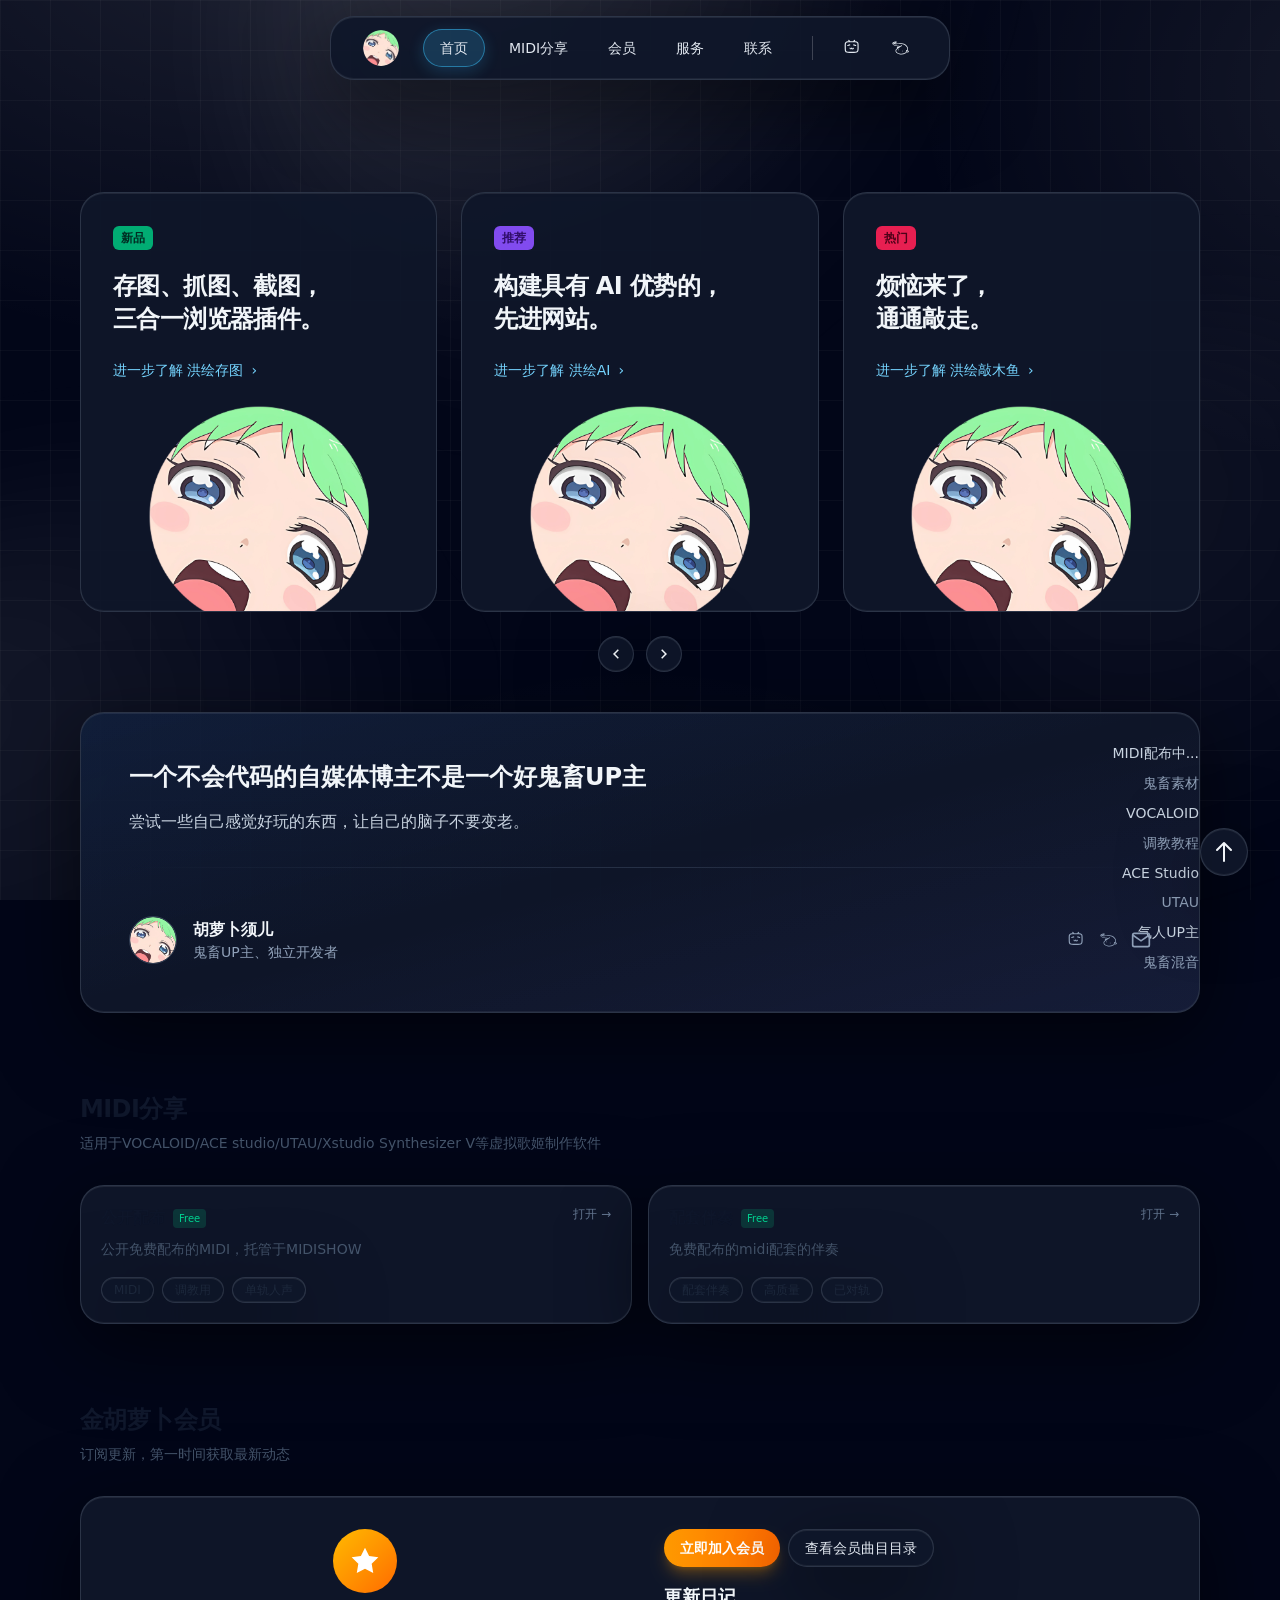
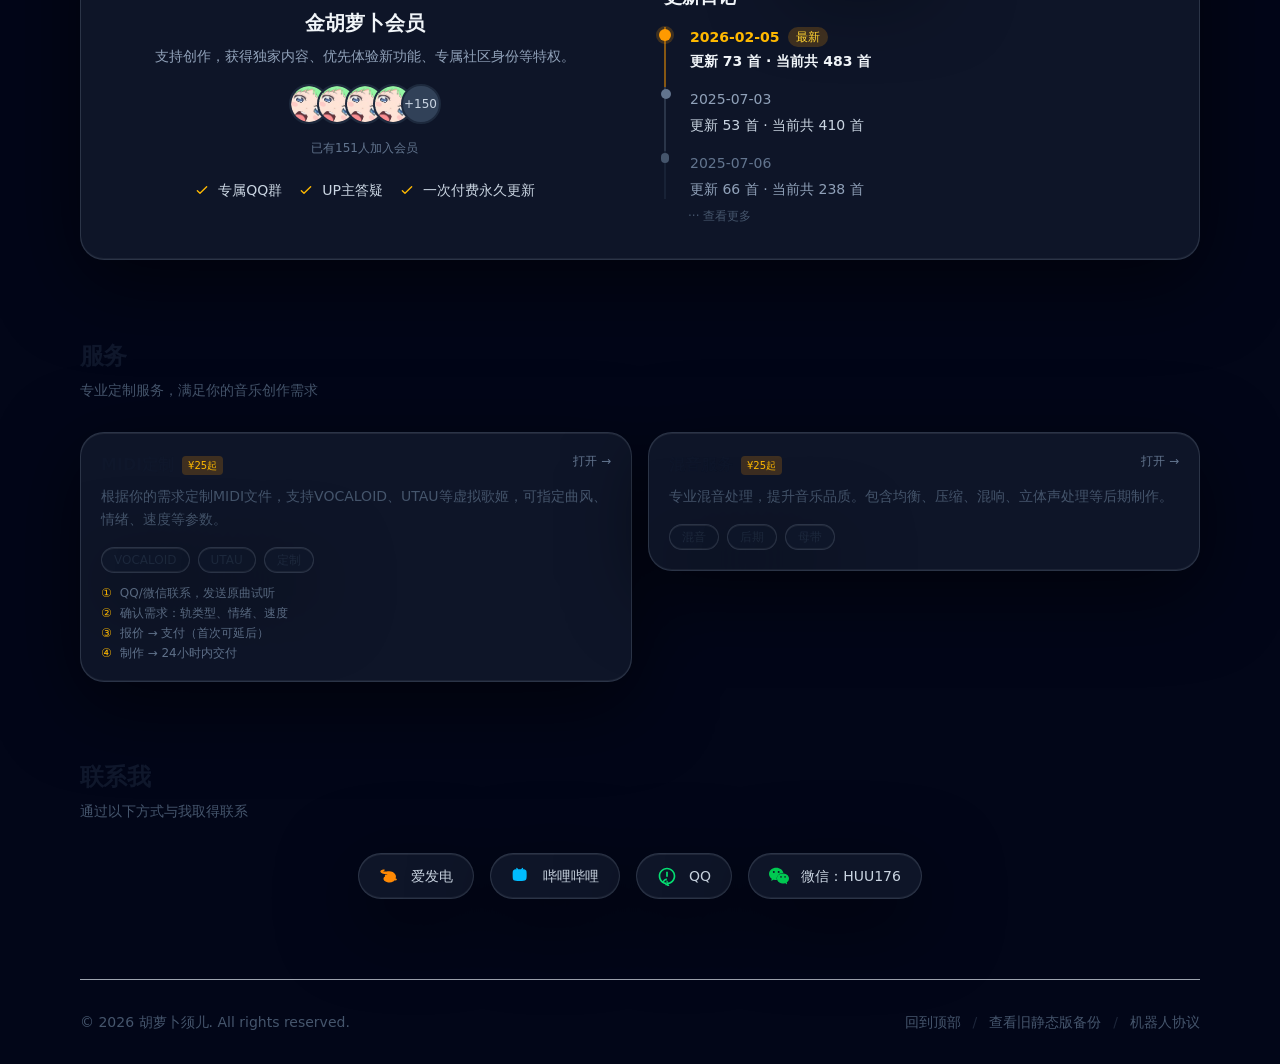
==== index.html @ af066cbd "更新" ====
<!doctype html>
<html lang="zh-CN">
  <head>
    <meta charset="UTF-8" />
    <meta name="viewport" content="width=device-width, initial-scale=1.0" />
    <link rel="icon" type="image/webp" href="./assets/icon-Dj4gUMVs.webp" />
    <link rel="manifest" href="./assets/manifest-BZllXaE9.json" />
    <meta name="theme-color" content="#0B1220" />
    <meta name="description" content="胡萝卜须儿的个人作品集网站，展示项目、技能和联系方式" />
    <meta name="keywords" content="胡萝卜须儿, 个人网站, 作品集, React, TailwindCSS, 前端开发, 玻璃态设计" />
    <meta property="og:title" content="胡萝卜须儿 - 个人作品集" />
    <meta property="og:description" content="展示项目、技能和联系方式的个人作品集网站" />
    <meta property="og:image" content="./img/cover.webp" />
    <meta property="og:url" content="https://example.com" />
    <meta property="og:type" content="website" />
    <meta property="og:locale" content="zh_CN" />
    <meta name="twitter:card" content="summary_large_image" />
    <meta name="twitter:title" content="胡萝卜须儿 - 个人作品集" />
    <meta name="twitter:description" content="展示项目、技能和联系方式的个人作品集网站" />
    <meta name="twitter:image" content="./img/cover.webp" />
    <meta name="author" content="胡萝卜须儿" />
    <title>胡萝卜须儿 - 个人作品集</title>
    <script type="module" crossorigin src="./assets/index-CBrIKoGY.js"></script>
    <link rel="modulepreload" crossorigin href="./assets/vendor-yfL0ty4i.js">
    <link rel="stylesheet" crossorigin href="./assets/index-D-TQUvhg.css">
  </head>
  <body class="bg-slate-950 text-slate-100">
    <div id="root"></div>
  </body>
</html>
---- assets/index-D-TQUvhg.css ----
/*! tailwindcss v4.2.2 | MIT License | https://tailwindcss.com */@layer properties{@supports ((-webkit-hyphens:none) and (not (margin-trim:inline))) or ((-moz-orient:inline) and (not (color:rgb(from red r g b)))){*,:before,:after,::backdrop{--tw-translate-x:0;--tw-translate-y:0;--tw-translate-z:0;--tw-rotate-x:initial;--tw-rotate-y:initial;--tw-rotate-z:initial;--tw-skew-x:initial;--tw-skew-y:initial;--tw-space-y-reverse:0;--tw-space-x-reverse:0;--tw-border-style:solid;--tw-gradient-position:initial;--tw-gradient-from:#0000;--tw-gradient-via:#0000;--tw-gradient-to:#0000;--tw-gradient-stops:initial;--tw-gradient-via-stops:initial;--tw-gradient-from-position:0%;--tw-gradient-via-position:50%;--tw-gradient-to-position:100%;--tw-leading:initial;--tw-font-weight:initial;--tw-tracking:initial;--tw-shadow:0 0 #0000;--tw-shadow-color:initial;--tw-shadow-alpha:100%;--tw-inset-shadow:0 0 #0000;--tw-inset-shadow-color:initial;--tw-inset-shadow-alpha:100%;--tw-ring-color:initial;--tw-ring-shadow:0 0 #0000;--tw-inset-ring-color:initial;--tw-inset-ring-shadow:0 0 #0000;--tw-ring-inset:initial;--tw-ring-offset-width:0px;--tw-ring-offset-color:#fff;--tw-ring-offset-shadow:0 0 #0000;--tw-blur:initial;--tw-brightness:initial;--tw-contrast:initial;--tw-grayscale:initial;--tw-hue-rotate:initial;--tw-invert:initial;--tw-opacity:initial;--tw-saturate:initial;--tw-sepia:initial;--tw-drop-shadow:initial;--tw-drop-shadow-color:initial;--tw-drop-shadow-alpha:100%;--tw-drop-shadow-size:initial;--tw-duration:initial;--tw-ease:initial;--tw-scale-x:1;--tw-scale-y:1;--tw-scale-z:1}}}@layer theme{:root,:host{--font-sans:ui-sans-serif, system-ui, sans-serif, "Apple Color Emoji", "Segoe UI Emoji", "Segoe UI Symbol", "Noto Color Emoji";--font-mono:ui-monospace, SFMono-Regular, Menlo, Monaco, Consolas, "Liberation Mono", "Courier New", monospace;--color-red-300:oklch(80.8% .114 19.571);--color-red-500:oklch(63.7% .237 25.331);--color-orange-400:oklch(75% .183 55.934);--color-orange-500:oklch(70.5% .213 47.604);--color-amber-300:oklch(87.9% .169 91.605);--color-amber-400:oklch(82.8% .189 84.429);--color-amber-500:oklch(76.9% .188 70.08);--color-green-400:oklch(79.2% .209 151.711);--color-green-500:oklch(72.3% .219 149.579);--color-emerald-400:oklch(76.5% .177 163.223);--color-emerald-500:oklch(69.6% .17 162.48);--color-emerald-950:oklch(26.2% .051 172.552);--color-cyan-500:oklch(71.5% .143 215.221);--color-sky-200:oklch(90.1% .058 230.902);--color-sky-300:oklch(82.8% .111 230.318);--color-sky-400:oklch(74.6% .16 232.661);--color-blue-500:oklch(62.3% .214 259.815);--color-indigo-400:oklch(67.3% .182 276.935);--color-violet-500:oklch(60.6% .25 292.717);--color-violet-950:oklch(28.3% .141 291.089);--color-purple-500:oklch(62.7% .265 303.9);--color-rose-500:oklch(64.5% .246 16.439);--color-rose-950:oklch(27.1% .105 12.094);--color-slate-100:oklch(96.8% .007 247.896);--color-slate-200:oklch(92.9% .013 255.508);--color-slate-300:oklch(86.9% .022 252.894);--color-slate-400:oklch(70.4% .04 256.788);--color-slate-500:oklch(55.4% .046 257.417);--color-slate-600:oklch(44.6% .043 257.281);--color-slate-700:oklch(37.2% .044 257.287);--color-slate-800:oklch(27.9% .041 260.031);--color-slate-900:oklch(20.8% .042 265.755);--color-slate-950:oklch(12.9% .042 264.695);--color-black:#000;--color-white:#fff;--spacing:.25rem;--container-sm:24rem;--container-6xl:72rem;--text-xs:.75rem;--text-xs--line-height:calc(1 / .75);--text-sm:.875rem;--text-sm--line-height:calc(1.25 / .875);--text-base:1rem;--text-base--line-height: 1.5 ;--text-lg:1.125rem;--text-lg--line-height:calc(1.75 / 1.125);--text-xl:1.25rem;--text-xl--line-height:calc(1.75 / 1.25);--text-2xl:1.5rem;--text-2xl--line-height:calc(2 / 1.5);--text-4xl:2.25rem;--text-4xl--line-height:calc(2.5 / 2.25);--text-5xl:3rem;--text-5xl--line-height:1;--font-weight-medium:500;--font-weight-semibold:600;--font-weight-bold:700;--tracking-tight:-.025em;--leading-snug:1.375;--leading-relaxed:1.625;--radius-md:.375rem;--radius-lg:.5rem;--radius-2xl:1rem;--blur-3xl:64px;--default-transition-duration:.15s;--default-transition-timing-function:cubic-bezier(.4, 0, .2, 1);--default-font-family:var(--font-sans);--default-mono-font-family:var(--font-mono);--radius-glass:24px}}@layer base{*,:after,:before,::backdrop{box-sizing:border-box;border:0 solid;margin:0;padding:0}::file-selector-button{box-sizing:border-box;border:0 solid;margin:0;padding:0}html,:host{-webkit-text-size-adjust:100%;-moz-tab-size:4;-o-tab-size:4;tab-size:4;line-height:1.5;font-family:var(--default-font-family,ui-sans-serif, system-ui, sans-serif, "Apple Color Emoji", "Segoe UI Emoji", "Segoe UI Symbol", "Noto Color Emoji");font-feature-settings:var(--default-font-feature-settings,normal);font-variation-settings:var(--default-font-variation-settings,normal);-webkit-tap-highlight-color:transparent}hr{height:0;color:inherit;border-top-width:1px}abbr:where([title]){-webkit-text-decoration:underline dotted;text-decoration:underline dotted}h1,h2,h3,h4,h5,h6{font-size:inherit;font-weight:inherit}a{color:inherit;-webkit-text-decoration:inherit;text-decoration:inherit}b,strong{font-weight:bolder}code,kbd,samp,pre{font-family:var(--default-mono-font-family,ui-monospace, SFMono-Regular, Menlo, Monaco, Consolas, "Liberation Mono", "Courier New", monospace);font-feature-settings:var(--default-mono-font-feature-settings,normal);font-variation-settings:var(--default-mono-font-variation-settings,normal);font-size:1em}small{font-size:80%}sub,sup{vertical-align:baseline;font-size:75%;line-height:0;position:relative}sub{bottom:-.25em}sup{top:-.5em}table{text-indent:0;border-color:inherit;border-collapse:collapse}:-moz-focusring{outline:auto}progress{vertical-align:baseline}summary{display:list-item}ol,ul,menu{list-style:none}img,svg,video,canvas,audio,iframe,embed,object{vertical-align:middle;display:block}img,video{max-width:100%;height:auto}button,input,select,optgroup,textarea{font:inherit;font-feature-settings:inherit;font-variation-settings:inherit;letter-spacing:inherit;color:inherit;opacity:1;background-color:#0000;border-radius:0}::file-selector-button{font:inherit;font-feature-settings:inherit;font-variation-settings:inherit;letter-spacing:inherit;color:inherit;opacity:1;background-color:#0000;border-radius:0}:where(select:is([multiple],[size])) optgroup{font-weight:bolder}:where(select:is([multiple],[size])) optgroup option{padding-inline-start:20px}::file-selector-button{margin-inline-end:4px}::-moz-placeholder{opacity:1}::placeholder{opacity:1}@supports (not (-webkit-appearance:-apple-pay-button)) or (contain-intrinsic-size:1px){::-moz-placeholder{color:currentColor}::placeholder{color:currentColor}@supports (color:color-mix(in lab,red,red)){::-moz-placeholder{color:color-mix(in oklab,currentcolor 50%,transparent)}::placeholder{color:color-mix(in oklab,currentcolor 50%,transparent)}}}textarea{resize:vertical}::-webkit-search-decoration{-webkit-appearance:none}::-webkit-date-and-time-value{min-height:1lh;text-align:inherit}::-webkit-datetime-edit{display:inline-flex}::-webkit-datetime-edit-fields-wrapper{padding:0}::-webkit-datetime-edit{padding-block:0}::-webkit-datetime-edit-year-field{padding-block:0}::-webkit-datetime-edit-month-field{padding-block:0}::-webkit-datetime-edit-day-field{padding-block:0}::-webkit-datetime-edit-hour-field{padding-block:0}::-webkit-datetime-edit-minute-field{padding-block:0}::-webkit-datetime-edit-second-field{padding-block:0}::-webkit-datetime-edit-millisecond-field{padding-block:0}::-webkit-datetime-edit-meridiem-field{padding-block:0}::-webkit-calendar-picker-indicator{line-height:1}:-moz-ui-invalid{box-shadow:none}button,input:where([type=button],[type=reset],[type=submit]){-webkit-appearance:button;-moz-appearance:button;appearance:button}::file-selector-button{-webkit-appearance:button;-moz-appearance:button;appearance:button}::-webkit-inner-spin-button{height:auto}::-webkit-outer-spin-button{height:auto}[hidden]:where(:not([hidden=until-found])){display:none!important}}@layer components;@layer utilities{.pointer-events-none{pointer-events:none}.visible{visibility:visible}.absolute{position:absolute}.fixed{position:fixed}.relative{position:relative}.static{position:static}.sticky{position:sticky}.inset-0{inset:calc(var(--spacing) * 0)}.start{inset-inline-start:var(--spacing)}.end{inset-inline-end:var(--spacing)}.top-0{top:calc(var(--spacing) * 0)}.top-0\.5{top:calc(var(--spacing) * .5)}.top-1\/3{top:33.3333%}.top-\[-96px\]{top:-96px}.top-\[-320px\]{top:-320px}.top-\[10\%\]{top:10%}.top-\[20\%\]{top:20%}.top-\[30\%\]{top:30%}.top-\[40\%\]{top:40%}.top-\[50\%\]{top:50%}.top-\[60\%\]{top:60%}.top-\[60px\]{top:60px}.top-\[70\%\]{top:70%}.top-\[80\%\]{top:80%}.-right-72{right:calc(var(--spacing) * -72)}.right-0{right:calc(var(--spacing) * 0)}.right-8{right:calc(var(--spacing) * 8)}.bottom-6{bottom:calc(var(--spacing) * 6)}.bottom-\[-360px\]{bottom:-360px}.-left-\[5px\]{left:-5px}.-left-\[7px\]{left:-7px}.left-0{left:calc(var(--spacing) * 0)}.left-1\/2{left:50%}.left-\[-260px\]{left:-260px}.-z-10{z-index:-10}.z-10{z-index:10}.z-20{z-index:20}.z-50{z-index:50}.m-416{margin:calc(var(--spacing) * 416)}.mx-auto{margin-inline:auto}.mt-2{margin-top:calc(var(--spacing) * 2)}.mt-3{margin-top:calc(var(--spacing) * 3)}.mt-4{margin-top:calc(var(--spacing) * 4)}.mt-10{margin-top:calc(var(--spacing) * 10)}.mt-auto{margin-top:auto}.mb-1{margin-bottom:calc(var(--spacing) * 1)}.mb-2{margin-bottom:calc(var(--spacing) * 2)}.mb-3{margin-bottom:calc(var(--spacing) * 3)}.mb-4{margin-bottom:calc(var(--spacing) * 4)}.mb-6{margin-bottom:calc(var(--spacing) * 6)}.mb-8{margin-bottom:calc(var(--spacing) * 8)}.block{display:block}.flex{display:flex}.grid{display:grid}.hidden{display:none}.inline{display:inline}.inline-block{display:inline-block}.inline-flex{display:inline-flex}.table{display:table}.h-2\.5{height:calc(var(--spacing) * 2.5)}.h-3{height:calc(var(--spacing) * 3)}.h-4{height:calc(var(--spacing) * 4)}.h-5{height:calc(var(--spacing) * 5)}.h-6{height:calc(var(--spacing) * 6)}.h-8{height:calc(var(--spacing) * 8)}.h-9{height:calc(var(--spacing) * 9)}.h-10{height:calc(var(--spacing) * 10)}.h-12{height:calc(var(--spacing) * 12)}.h-16{height:calc(var(--spacing) * 16)}.h-\[300px\]{height:300px}.h-\[420px\]{height:420px}.h-\[620px\]{height:620px}.h-\[780px\]{height:780px}.h-px{height:1px}.max-h-\[140px\]{max-height:140px}.max-h-\[220px\]{max-height:220px}.min-h-dvh{min-height:100dvh}.w-2{width:calc(var(--spacing) * 2)}.w-2\.5{width:calc(var(--spacing) * 2.5)}.w-3{width:calc(var(--spacing) * 3)}.w-4{width:calc(var(--spacing) * 4)}.w-5{width:calc(var(--spacing) * 5)}.w-6{width:calc(var(--spacing) * 6)}.w-8{width:calc(var(--spacing) * 8)}.w-9{width:calc(var(--spacing) * 9)}.w-10{width:calc(var(--spacing) * 10)}.w-12{width:calc(var(--spacing) * 12)}.w-16{width:calc(var(--spacing) * 16)}.w-\[620px\]{width:620px}.w-\[780px\]{width:780px}.w-auto{width:auto}.w-full{width:100%}.w-px{width:1px}.max-w-6xl{max-width:var(--container-6xl)}.max-w-sm{max-width:var(--container-sm)}.flex-1{flex:1}.flex-shrink-0,.shrink-0{flex-shrink:0}.-translate-x-1\/2{--tw-translate-x: -50% ;translate:var(--tw-translate-x) var(--tw-translate-y)}.transform{transform:var(--tw-rotate-x,) var(--tw-rotate-y,) var(--tw-rotate-z,) var(--tw-skew-x,) var(--tw-skew-y,)}.resize{resize:both}.grid-cols-1{grid-template-columns:repeat(1,minmax(0,1fr))}.flex-col{flex-direction:column}.flex-wrap{flex-wrap:wrap}.items-center{align-items:center}.items-end{align-items:flex-end}.items-start{align-items:flex-start}.justify-between{justify-content:space-between}.justify-center{justify-content:center}.gap-1{gap:calc(var(--spacing) * 1)}.gap-2{gap:calc(var(--spacing) * 2)}.gap-3{gap:calc(var(--spacing) * 3)}.gap-4{gap:calc(var(--spacing) * 4)}.gap-6{gap:calc(var(--spacing) * 6)}.gap-8{gap:calc(var(--spacing) * 8)}:where(.space-y-1>:not(:last-child)){--tw-space-y-reverse:0;margin-block-start:calc(calc(var(--spacing) * 1) * var(--tw-space-y-reverse));margin-block-end:calc(calc(var(--spacing) * 1) * calc(1 - var(--tw-space-y-reverse)))}:where(.space-y-4>:not(:last-child)){--tw-space-y-reverse:0;margin-block-start:calc(calc(var(--spacing) * 4) * var(--tw-space-y-reverse));margin-block-end:calc(calc(var(--spacing) * 4) * calc(1 - var(--tw-space-y-reverse)))}:where(.space-y-8>:not(:last-child)){--tw-space-y-reverse:0;margin-block-start:calc(calc(var(--spacing) * 8) * var(--tw-space-y-reverse));margin-block-end:calc(calc(var(--spacing) * 8) * calc(1 - var(--tw-space-y-reverse)))}.gap-x-4{-moz-column-gap:calc(var(--spacing) * 4);column-gap:calc(var(--spacing) * 4)}:where(.-space-x-3>:not(:last-child)){--tw-space-x-reverse:0;margin-inline-start:calc(calc(var(--spacing) * -3) * var(--tw-space-x-reverse));margin-inline-end:calc(calc(var(--spacing) * -3) * calc(1 - var(--tw-space-x-reverse)))}.gap-y-2{row-gap:calc(var(--spacing) * 2)}.overflow-hidden{overflow:hidden}.rounded{border-radius:.25rem}.rounded-2xl{border-radius:var(--radius-2xl)}.rounded-full{border-radius:3.40282e38px}.rounded-lg{border-radius:var(--radius-lg)}.rounded-md{border-radius:var(--radius-md)}.border{border-style:var(--tw-border-style);border-width:1px}.border-2{border-style:var(--tw-border-style);border-width:2px}.border-t{border-top-style:var(--tw-border-style);border-top-width:1px}.border-l-2{border-left-style:var(--tw-border-style);border-left-width:2px}.border-amber-500\/50{border-color:#f99c0080}@supports (color:color-mix(in lab,red,red)){.border-amber-500\/50{border-color:color-mix(in oklab,var(--color-amber-500) 50%,transparent)}}.border-red-500\/30{border-color:#fb2c364d}@supports (color:color-mix(in lab,red,red)){.border-red-500\/30{border-color:color-mix(in oklab,var(--color-red-500) 30%,transparent)}}.border-slate-200\/70{border-color:#e2e8f0b3}@supports (color:color-mix(in lab,red,red)){.border-slate-200\/70{border-color:color-mix(in oklab,var(--color-slate-200) 70%,transparent)}}.border-slate-400\/30{border-color:#90a1b94d}@supports (color:color-mix(in lab,red,red)){.border-slate-400\/30{border-color:color-mix(in oklab,var(--color-slate-400) 30%,transparent)}}.border-slate-600\/50{border-color:#45556c80}@supports (color:color-mix(in lab,red,red)){.border-slate-600\/50{border-color:color-mix(in oklab,var(--color-slate-600) 50%,transparent)}}.border-slate-700\/30{border-color:#3141584d}@supports (color:color-mix(in lab,red,red)){.border-slate-700\/30{border-color:color-mix(in oklab,var(--color-slate-700) 30%,transparent)}}.border-slate-800{border-color:var(--color-slate-800)}.border-white\/10{border-color:#ffffff1a}@supports (color:color-mix(in lab,red,red)){.border-white\/10{border-color:color-mix(in oklab,var(--color-white) 10%,transparent)}}.bg-amber-500{background-color:var(--color-amber-500)}.bg-amber-500\/20{background-color:#f99c0033}@supports (color:color-mix(in lab,red,red)){.bg-amber-500\/20{background-color:color-mix(in oklab,var(--color-amber-500) 20%,transparent)}}.bg-emerald-500\/20{background-color:#00bb7f33}@supports (color:color-mix(in lab,red,red)){.bg-emerald-500\/20{background-color:color-mix(in oklab,var(--color-emerald-500) 20%,transparent)}}.bg-emerald-500\/90{background-color:#00bb7fe6}@supports (color:color-mix(in lab,red,red)){.bg-emerald-500\/90{background-color:color-mix(in oklab,var(--color-emerald-500) 90%,transparent)}}.bg-red-500\/20{background-color:#fb2c3633}@supports (color:color-mix(in lab,red,red)){.bg-red-500\/20{background-color:color-mix(in oklab,var(--color-red-500) 20%,transparent)}}.bg-rose-500\/90{background-color:#ff2357e6}@supports (color:color-mix(in lab,red,red)){.bg-rose-500\/90{background-color:color-mix(in oklab,var(--color-rose-500) 90%,transparent)}}.bg-slate-500{background-color:var(--color-slate-500)}.bg-slate-600{background-color:var(--color-slate-600)}.bg-slate-700{background-color:var(--color-slate-700)}.bg-slate-950{background-color:var(--color-slate-950)}.bg-violet-500\/90{background-color:#8d54ffe6}@supports (color:color-mix(in lab,red,red)){.bg-violet-500\/90{background-color:color-mix(in oklab,var(--color-violet-500) 90%,transparent)}}.bg-white\/20{background-color:#fff3}@supports (color:color-mix(in lab,red,red)){.bg-white\/20{background-color:color-mix(in oklab,var(--color-white) 20%,transparent)}}.bg-gradient-to-br{--tw-gradient-position:to bottom right in oklab;background-image:linear-gradient(var(--tw-gradient-stops))}.bg-gradient-to-r{--tw-gradient-position:to right in oklab;background-image:linear-gradient(var(--tw-gradient-stops))}.bg-gradient-to-tl{--tw-gradient-position:to top left in oklab;background-image:linear-gradient(var(--tw-gradient-stops))}.bg-\[linear-gradient\(rgba\(255\,255\,255\,0\.03\)_1px\,transparent_1px\)\,linear-gradient\(90deg\,rgba\(255\,255\,255\,0\.03\)_1px\,transparent_1px\)\]{background-image:linear-gradient(#ffffff08 1px,#0000 1px),linear-gradient(90deg,#ffffff08 1px,#0000 1px)}.bg-\[radial-gradient\(1200px_800px_at_20\%_-10\%\,rgba\(255\,255\,255\,0\.10\)\,rgba\(0\,0\,0\,0\)_55\%\)\,radial-gradient\(900px_700px_at_110\%_10\%\,rgba\(255\,255\,255\,0\.08\)\,rgba\(0\,0\,0\,0\)_55\%\)\,radial-gradient\(800px_700px_at_50\%_120\%\,rgba\(255\,255\,255\,0\.06\)\,rgba\(0\,0\,0\,0\)_60\%\)\]{background-image:radial-gradient(1200px 800px at 20% -10%,#ffffff1a,#0000 55%),radial-gradient(900px 700px at 110% 10%,#ffffff14,#0000 55%),radial-gradient(800px 700px at 50% 120%,#ffffff0f,#0000 60%)}.bg-\[radial-gradient\(circle_at_30\%_30\%\,rgba\(255\,255\,255\,0\.06\)\,rgba\(255\,255\,255\,0\)_65\%\)\]{background-image:radial-gradient(circle at 30% 30%,#ffffff0f,#fff0 65%)}.bg-\[radial-gradient\(circle_at_30\%_30\%\,rgba\(255\,255\,255\,0\.08\)\,rgba\(255\,255\,255\,0\)_65\%\)\]{background-image:radial-gradient(circle at 30% 30%,#ffffff14,#fff0 65%)}.bg-\[radial-gradient\(circle_at_30\%_30\%\,rgba\(255\,255\,255\,0\.12\)\,rgba\(255\,255\,255\,0\)_65\%\)\]{background-image:radial-gradient(circle at 30% 30%,#ffffff1f,#fff0 65%)}.from-amber-400{--tw-gradient-from:var(--color-amber-400);--tw-gradient-stops:var(--tw-gradient-via-stops,var(--tw-gradient-position), var(--tw-gradient-from) var(--tw-gradient-from-position), var(--tw-gradient-to) var(--tw-gradient-to-position))}.from-amber-500{--tw-gradient-from:var(--color-amber-500);--tw-gradient-stops:var(--tw-gradient-via-stops,var(--tw-gradient-position), var(--tw-gradient-from) var(--tw-gradient-from-position), var(--tw-gradient-to) var(--tw-gradient-to-position))}.from-blue-500\/5{--tw-gradient-from:#3080ff0d}@supports (color:color-mix(in lab,red,red)){.from-blue-500\/5{--tw-gradient-from:color-mix(in oklab, var(--color-blue-500) 5%, transparent)}}.from-blue-500\/5{--tw-gradient-stops:var(--tw-gradient-via-stops,var(--tw-gradient-position), var(--tw-gradient-from) var(--tw-gradient-from-position), var(--tw-gradient-to) var(--tw-gradient-to-position))}.from-cyan-500\/3{--tw-gradient-from:#00b7d708}@supports (color:color-mix(in lab,red,red)){.from-cyan-500\/3{--tw-gradient-from:color-mix(in oklab, var(--color-cyan-500) 3%, transparent)}}.from-cyan-500\/3{--tw-gradient-stops:var(--tw-gradient-via-stops,var(--tw-gradient-position), var(--tw-gradient-from) var(--tw-gradient-from-position), var(--tw-gradient-to) var(--tw-gradient-to-position))}.from-transparent{--tw-gradient-from:transparent;--tw-gradient-stops:var(--tw-gradient-via-stops,var(--tw-gradient-position), var(--tw-gradient-from) var(--tw-gradient-from-position), var(--tw-gradient-to) var(--tw-gradient-to-position))}.via-slate-500\/30{--tw-gradient-via:#62748e4d}@supports (color:color-mix(in lab,red,red)){.via-slate-500\/30{--tw-gradient-via:color-mix(in oklab, var(--color-slate-500) 30%, transparent)}}.via-slate-500\/30{--tw-gradient-via-stops:var(--tw-gradient-position), var(--tw-gradient-from) var(--tw-gradient-from-position), var(--tw-gradient-via) var(--tw-gradient-via-position), var(--tw-gradient-to) var(--tw-gradient-to-position);--tw-gradient-stops:var(--tw-gradient-via-stops)}.via-transparent{--tw-gradient-via:transparent;--tw-gradient-via-stops:var(--tw-gradient-position), var(--tw-gradient-from) var(--tw-gradient-from-position), var(--tw-gradient-via) var(--tw-gradient-via-position), var(--tw-gradient-to) var(--tw-gradient-to-position);--tw-gradient-stops:var(--tw-gradient-via-stops)}.to-blue-500\/3{--tw-gradient-to:#3080ff08}@supports (color:color-mix(in lab,red,red)){.to-blue-500\/3{--tw-gradient-to:color-mix(in oklab, var(--color-blue-500) 3%, transparent)}}.to-blue-500\/3{--tw-gradient-stops:var(--tw-gradient-via-stops,var(--tw-gradient-position), var(--tw-gradient-from) var(--tw-gradient-from-position), var(--tw-gradient-to) var(--tw-gradient-to-position))}.to-orange-500{--tw-gradient-to:var(--color-orange-500);--tw-gradient-stops:var(--tw-gradient-via-stops,var(--tw-gradient-position), var(--tw-gradient-from) var(--tw-gradient-from-position), var(--tw-gradient-to) var(--tw-gradient-to-position))}.to-purple-500\/5{--tw-gradient-to:#ac4bff0d}@supports (color:color-mix(in lab,red,red)){.to-purple-500\/5{--tw-gradient-to:color-mix(in oklab, var(--color-purple-500) 5%, transparent)}}.to-purple-500\/5{--tw-gradient-stops:var(--tw-gradient-via-stops,var(--tw-gradient-position), var(--tw-gradient-from) var(--tw-gradient-from-position), var(--tw-gradient-to) var(--tw-gradient-to-position))}.to-transparent{--tw-gradient-to:transparent;--tw-gradient-stops:var(--tw-gradient-via-stops,var(--tw-gradient-position), var(--tw-gradient-from) var(--tw-gradient-from-position), var(--tw-gradient-to) var(--tw-gradient-to-position))}.bg-\[size\:50px_50px\]{background-size:50px 50px}.object-contain{-o-object-fit:contain;object-fit:contain}.object-cover{-o-object-fit:cover;object-fit:cover}.p-5{padding:calc(var(--spacing) * 5)}.p-6{padding:calc(var(--spacing) * 6)}.p-8{padding:calc(var(--spacing) * 8)}.px-1\.5{padding-inline:calc(var(--spacing) * 1.5)}.px-2{padding-inline:calc(var(--spacing) * 2)}.px-3{padding-inline:calc(var(--spacing) * 3)}.px-4{padding-inline:calc(var(--spacing) * 4)}.px-5{padding-inline:calc(var(--spacing) * 5)}.px-8{padding-inline:calc(var(--spacing) * 8)}.py-0\.5{padding-block:calc(var(--spacing) * .5)}.py-1{padding-block:calc(var(--spacing) * 1)}.py-2{padding-block:calc(var(--spacing) * 2)}.py-3{padding-block:calc(var(--spacing) * 3)}.py-4{padding-block:calc(var(--spacing) * 4)}.py-8{padding-block:calc(var(--spacing) * 8)}.py-10{padding-block:calc(var(--spacing) * 10)}.pt-1{padding-top:calc(var(--spacing) * 1)}.pt-4{padding-top:calc(var(--spacing) * 4)}.pt-10{padding-top:calc(var(--spacing) * 10)}.pb-0{padding-bottom:calc(var(--spacing) * 0)}.pb-4{padding-bottom:calc(var(--spacing) * 4)}.pl-6{padding-left:calc(var(--spacing) * 6)}.text-center{text-align:center}.text-2xl{font-size:var(--text-2xl);line-height:var(--tw-leading,var(--text-2xl--line-height))}.text-4xl{font-size:var(--text-4xl);line-height:var(--tw-leading,var(--text-4xl--line-height))}.text-base{font-size:var(--text-base);line-height:var(--tw-leading,var(--text-base--line-height))}.text-lg{font-size:var(--text-lg);line-height:var(--tw-leading,var(--text-lg--line-height))}.text-sm{font-size:var(--text-sm);line-height:var(--tw-leading,var(--text-sm--line-height))}.text-xl{font-size:var(--text-xl);line-height:var(--tw-leading,var(--text-xl--line-height))}.text-xs{font-size:var(--text-xs);line-height:var(--tw-leading,var(--text-xs--line-height))}.text-\[10px\]{font-size:10px}.leading-relaxed{--tw-leading:var(--leading-relaxed);line-height:var(--leading-relaxed)}.leading-snug{--tw-leading:var(--leading-snug);line-height:var(--leading-snug)}.font-bold{--tw-font-weight:var(--font-weight-bold);font-weight:var(--font-weight-bold)}.font-medium{--tw-font-weight:var(--font-weight-medium);font-weight:var(--font-weight-medium)}.font-semibold{--tw-font-weight:var(--font-weight-semibold);font-weight:var(--font-weight-semibold)}.tracking-tight{--tw-tracking:var(--tracking-tight);letter-spacing:var(--tracking-tight)}.whitespace-nowrap{white-space:nowrap}.whitespace-pre-line{white-space:pre-line}.text-amber-300{color:var(--color-amber-300)}.text-amber-400{color:var(--color-amber-400)}.text-emerald-400{color:var(--color-emerald-400)}.text-emerald-950{color:var(--color-emerald-950)}.text-green-400{color:var(--color-green-400)}.text-green-500{color:var(--color-green-500)}.text-orange-400{color:var(--color-orange-400)}.text-red-300{color:var(--color-red-300)}.text-rose-950{color:var(--color-rose-950)}.text-sky-300{color:var(--color-sky-300)}.text-sky-400{color:var(--color-sky-400)}.text-slate-100{color:var(--color-slate-100)}.text-slate-200{color:var(--color-slate-200)}.text-slate-300{color:var(--color-slate-300)}.text-slate-300\/80{color:#cad5e2cc}@supports (color:color-mix(in lab,red,red)){.text-slate-300\/80{color:color-mix(in oklab,var(--color-slate-300) 80%,transparent)}}.text-slate-300\/90{color:#cad5e2e6}@supports (color:color-mix(in lab,red,red)){.text-slate-300\/90{color:color-mix(in oklab,var(--color-slate-300) 90%,transparent)}}.text-slate-400{color:var(--color-slate-400)}.text-slate-500{color:var(--color-slate-500)}.text-slate-600{color:var(--color-slate-600)}.text-slate-800{color:var(--color-slate-800)}.text-slate-900{color:var(--color-slate-900)}.text-violet-950{color:var(--color-violet-950)}.text-white{color:var(--color-white)}.opacity-40{opacity:.4}.shadow-lg{--tw-shadow:0 10px 15px -3px var(--tw-shadow-color,#0000001a), 0 4px 6px -4px var(--tw-shadow-color,#0000001a);box-shadow:var(--tw-inset-shadow),var(--tw-inset-ring-shadow),var(--tw-ring-offset-shadow),var(--tw-ring-shadow),var(--tw-shadow)}.shadow-sm{--tw-shadow:0 1px 3px 0 var(--tw-shadow-color,#0000001a), 0 1px 2px -1px var(--tw-shadow-color,#0000001a);box-shadow:var(--tw-inset-shadow),var(--tw-inset-ring-shadow),var(--tw-ring-offset-shadow),var(--tw-ring-shadow),var(--tw-shadow)}.ring-3{--tw-ring-shadow:var(--tw-ring-inset,) 0 0 0 calc(3px + var(--tw-ring-offset-width)) var(--tw-ring-color,currentcolor);box-shadow:var(--tw-inset-shadow),var(--tw-inset-ring-shadow),var(--tw-ring-offset-shadow),var(--tw-ring-shadow),var(--tw-shadow)}.shadow-amber-500\/30{--tw-shadow-color:#f99c004d}@supports (color:color-mix(in lab,red,red)){.shadow-amber-500\/30{--tw-shadow-color:color-mix(in oklab, color-mix(in oklab, var(--color-amber-500) 30%, transparent) var(--tw-shadow-alpha), transparent)}}.shadow-black\/30{--tw-shadow-color:#0000004d}@supports (color:color-mix(in lab,red,red)){.shadow-black\/30{--tw-shadow-color:color-mix(in oklab, color-mix(in oklab, var(--color-black) 30%, transparent) var(--tw-shadow-alpha), transparent)}}.ring-amber-500\/20{--tw-ring-color:#f99c0033}@supports (color:color-mix(in lab,red,red)){.ring-amber-500\/20{--tw-ring-color:color-mix(in oklab, var(--color-amber-500) 20%, transparent)}}.blur{--tw-blur:blur(8px);filter:var(--tw-blur,) var(--tw-brightness,) var(--tw-contrast,) var(--tw-grayscale,) var(--tw-hue-rotate,) var(--tw-invert,) var(--tw-saturate,) var(--tw-sepia,) var(--tw-drop-shadow,)}.blur-3xl{--tw-blur:blur(var(--blur-3xl));filter:var(--tw-blur,) var(--tw-brightness,) var(--tw-contrast,) var(--tw-grayscale,) var(--tw-hue-rotate,) var(--tw-invert,) var(--tw-saturate,) var(--tw-sepia,) var(--tw-drop-shadow,)}.filter{filter:var(--tw-blur,) var(--tw-brightness,) var(--tw-contrast,) var(--tw-grayscale,) var(--tw-hue-rotate,) var(--tw-invert,) var(--tw-saturate,) var(--tw-sepia,) var(--tw-drop-shadow,)}.transition{transition-property:color,background-color,border-color,outline-color,text-decoration-color,fill,stroke,--tw-gradient-from,--tw-gradient-via,--tw-gradient-to,opacity,box-shadow,transform,translate,scale,rotate,filter,backdrop-filter,display,content-visibility,overlay,pointer-events;transition-timing-function:var(--tw-ease,var(--default-transition-timing-function));transition-duration:var(--tw-duration,var(--default-transition-duration))}.transition-all{transition-property:all;transition-timing-function:var(--tw-ease,var(--default-transition-timing-function));transition-duration:var(--tw-duration,var(--default-transition-duration))}.transition-colors{transition-property:color,background-color,border-color,outline-color,text-decoration-color,fill,stroke,--tw-gradient-from,--tw-gradient-via,--tw-gradient-to;transition-timing-function:var(--tw-ease,var(--default-transition-timing-function));transition-duration:var(--tw-duration,var(--default-transition-duration))}.transition-transform{transition-property:transform,translate,scale,rotate;transition-timing-function:var(--tw-ease,var(--default-transition-timing-function));transition-duration:var(--tw-duration,var(--default-transition-duration))}.duration-300{--tw-duration:.3s;transition-duration:.3s}.duration-500{--tw-duration:.5s;transition-duration:.5s}.ease-\[cubic-bezier\(0\.22\,1\,0\.36\,1\)\]{--tw-ease:cubic-bezier(.22,1,.36,1);transition-timing-function:cubic-bezier(.22,1,.36,1)}.select-none{-webkit-user-select:none;-moz-user-select:none;user-select:none}@media(hover:hover){.group-hover\:scale-125:is(:where(.group):hover *){--tw-scale-x:125%;--tw-scale-y:125%;--tw-scale-z:125%;scale:var(--tw-scale-x) var(--tw-scale-y)}.group-hover\:bg-slate-400:is(:where(.group):hover *){background-color:var(--color-slate-400)}.group-hover\:bg-slate-500:is(:where(.group):hover *){background-color:var(--color-slate-500)}.group-hover\:text-amber-300:is(:where(.group):hover *){color:var(--color-amber-300)}.group-hover\:text-slate-300:is(:where(.group):hover *){color:var(--color-slate-300)}.group-hover\:text-white:is(:where(.group):hover *){color:var(--color-white)}}.last\:pb-0:last-child{padding-bottom:calc(var(--spacing) * 0)}@media(hover:hover){.hover\:scale-105:hover{--tw-scale-x:105%;--tw-scale-y:105%;--tw-scale-z:105%;scale:var(--tw-scale-x) var(--tw-scale-y)}.hover\:scale-110:hover{--tw-scale-x:110%;--tw-scale-y:110%;--tw-scale-z:110%;scale:var(--tw-scale-x) var(--tw-scale-y)}.hover\:bg-white\/10:hover{background-color:#ffffff1a}@supports (color:color-mix(in lab,red,red)){.hover\:bg-white\/10:hover{background-color:color-mix(in oklab,var(--color-white) 10%,transparent)}}.hover\:from-amber-400:hover{--tw-gradient-from:var(--color-amber-400);--tw-gradient-stops:var(--tw-gradient-via-stops,var(--tw-gradient-position), var(--tw-gradient-from) var(--tw-gradient-from-position), var(--tw-gradient-to) var(--tw-gradient-to-position))}.hover\:to-orange-400:hover{--tw-gradient-to:var(--color-orange-400);--tw-gradient-stops:var(--tw-gradient-via-stops,var(--tw-gradient-position), var(--tw-gradient-from) var(--tw-gradient-from-position), var(--tw-gradient-to) var(--tw-gradient-to-position))}.hover\:text-indigo-400:hover{color:var(--color-indigo-400)}.hover\:text-orange-400:hover{color:var(--color-orange-400)}.hover\:text-sky-200:hover{color:var(--color-sky-200)}.hover\:text-sky-300:hover{color:var(--color-sky-300)}.hover\:text-sky-400:hover{color:var(--color-sky-400)}.hover\:text-slate-100:hover{color:var(--color-slate-100)}.hover\:text-slate-900:hover{color:var(--color-slate-900)}.hover\:text-white:hover{color:var(--color-white)}}@media(min-width:40rem){.sm\:flex-row{flex-direction:row}}@media(min-width:48rem){.md\:mt-5{margin-top:calc(var(--spacing) * 5)}.md\:mt-6{margin-top:calc(var(--spacing) * 6)}.md\:block{display:block}.md\:flex{display:flex}.md\:hidden{display:none}.md\:h-9{height:calc(var(--spacing) * 9)}.md\:h-\[18px\]{height:18px}.md\:w-9{width:calc(var(--spacing) * 9)}.md\:w-\[18px\]{width:18px}.md\:grid-cols-2{grid-template-columns:repeat(2,minmax(0,1fr))}.md\:grid-cols-3{grid-template-columns:repeat(3,minmax(0,1fr))}.md\:gap-6{gap:calc(var(--spacing) * 6)}.md\:gap-12{gap:calc(var(--spacing) * 12)}.md\:p-8{padding:calc(var(--spacing) * 8)}.md\:p-12{padding:calc(var(--spacing) * 12)}.md\:pt-6{padding-top:calc(var(--spacing) * 6)}.md\:pt-14{padding-top:calc(var(--spacing) * 14)}.md\:text-5xl{font-size:var(--text-5xl);line-height:var(--tw-leading,var(--text-5xl--line-height))}.md\:text-sm{font-size:var(--text-sm);line-height:var(--tw-leading,var(--text-sm--line-height))}}@media(prefers-color-scheme:dark){.dark\:border-slate-800\/60{border-color:#1d293d99}@supports (color:color-mix(in lab,red,red)){.dark\:border-slate-800\/60{border-color:color-mix(in oklab,var(--color-slate-800) 60%,transparent)}}.dark\:text-slate-100{color:var(--color-slate-100)}.dark\:text-slate-400{color:var(--color-slate-400)}@media(hover:hover){.dark\:hover\:text-white:hover{color:var(--color-white)}}}}:root{color-scheme:dark}@keyframes danmaku{0%{opacity:0;transform:translate(100vw)}5%{opacity:.5}95%{opacity:.5}to{opacity:0;transform:translate(-1000%)}}.animate-danmaku{animation:20s linear infinite danmaku}html{scroll-behavior:smooth;scroll-padding-top:96px}body{-webkit-font-smoothing:antialiased;-moz-osx-font-smoothing:grayscale}.glass{border-radius:var(--radius-glass);background:#0f172af2;border:.5px solid #94a3b838;position:relative;overflow:hidden;box-shadow:0 22px 80px #0000008c,inset 0 1px #ffffff14,inset 0 -1px #ffffff0f}.glass-no-glow:after{display:none!important}.glass:after{content:"";border-radius:inherit;pointer-events:none;background:radial-gradient(240px 240px at var(--lx,50%) var(--ly,30%),#fffdfd,#fff0 65%),radial-gradient(900px 240px at 20% 0%,#ffffff2e,#fff0 60%);opacity:0;will-change:opacity;padding:1px;transition:opacity .18s;position:absolute;inset:0;-webkit-mask-image:linear-gradient(#000 0 0),linear-gradient(#000 0 0);mask-image:linear-gradient(#000 0 0),linear-gradient(#000 0 0);-webkit-mask-position:0 0,0 0;mask-position:0 0,0 0;-webkit-mask-size:auto,auto;mask-size:auto,auto;-webkit-mask-repeat:repeat,repeat;mask-repeat:repeat,repeat;-webkit-mask-clip:content-box,border-box;mask-clip:content-box,border-box;-webkit-mask-origin:content-box,border-box;mask-origin:content-box,border-box;-webkit-mask-composite:xor;mask-composite:exclude;-webkit-mask-source-type:auto,auto;mask-mode:match-source,match-source}.glass:hover:after,.glass:focus-within:after{opacity:.8;box-shadow:0 0 30px #fff6,0 0 60px #fff3}.nav-floating .glass{background:#0f172af2;border:.5px solid #94a3b838}.nav-floating a{color:#e2e8f0!important}@media(prefers-reduced-motion:reduce){html{scroll-behavior:auto}.glass:before{transition:none}.glass-spotlight .glass:before{opacity:.26}}.reveal{opacity:0;filter:blur(6px);will-change:opacity,transform,filter;transition:opacity .5s,transform .65s,filter .65s;transform:translateY(10px)}.reveal.is-visible{opacity:1;filter:blur();transform:translate(0)}@media(prefers-reduced-motion:reduce){.reveal{opacity:1;filter:none;transition:none;transform:none}}.nav-floating{will-change:transform,box-shadow;transform:translate(0)}img{max-width:100%;height:auto}a{transition:color .2s,opacity .2s}a:hover{opacity:.9}button{cursor:pointer;transition:all .2s}button:disabled{cursor:not-allowed;opacity:.5}.glass{transition:box-shadow .3s,border-color .3s}.glass:hover{border-color:#fff6;box-shadow:0 28px 100px #000000a6,inset 0 1px #ffffff1f,inset 0 -1px #ffffff14}.glass.glass-featured{box-shadow:inset 0 1px #ffffff14,inset 0 -1px #ffffff0d}.glass.glass-featured:hover{border-color:#ffffff52;box-shadow:inset 0 1px #ffffff1c,inset 0 -1px #ffffff12}.glass.glass-featured:hover:after,.glass.glass-featured:focus-within:after{box-shadow:0 0 20px #ffffff38,0 0 40px #ffffff1a}@media(max-width:768px){.glass{background:#0f172af2;border:.5px solid #94a3b838}html{scroll-padding-top:80px}}@media(prefers-reduced-motion:reduce){.glass,.glass:hover{transition:none;transform:none}}.cubic-bezier-smooth{transition-timing-function:cubic-bezier(.25,.46,.45,.94)!important}.nav-floating{transition:box-shadow .3s,border-color .3s}.nav-floating.is-scrolled{transform:translateY(6px)}.nav-active{background:#38bdf833;border:1px solid #38bdf880;transition:all .4s cubic-bezier(.25,.46,.45,.94);box-shadow:0 4px 15px #38bdf833}:focus-visible{outline-offset:2px;outline:2px solid #3b82f680}.lazy-load{opacity:0;transition:opacity .3s}.lazy-load.loaded{opacity:1}@media print{.glass{box-shadow:none!important;backdrop-filter:none!important;background:#fff!important;border:1px solid #ddd!important}.glass:before,.glass:after{display:none!important}}@keyframes flow{0%,to{opacity:.5;transform:translate(0)}25%{opacity:.6;transform:translate(10px,-10px)}50%{opacity:.5;transform:translateY(10px)}75%{opacity:.6;transform:translate(-10px,-5px)}}@keyframes flow-reverse{0%,to{opacity:.3;transform:translate(0)}25%{opacity:.4;transform:translate(-8px,8px)}50%{opacity:.3;transform:translateY(-8px)}75%{opacity:.4;transform:translate(8px,5px)}}.glass-about{border-radius:var(--radius-glass);background:#0f172af2;border:1px solid #94a3b838;position:relative;overflow:hidden;box-shadow:0 22px 80px #0000008c,inset 0 1px #ffffff14,inset 0 -1px #ffffff0f}.animate-flow{animation:8s ease-in-out infinite flow}.animate-flow-reverse{animation:10s ease-in-out infinite flow-reverse}.glass-about{--lx:50%;--ly:50%}.glass-about:after{content:"";border-radius:inherit;pointer-events:none;background:radial-gradient(200px 200px at var(--lx) var(--ly),#fffc,#fff0 60%);opacity:0;will-change:opacity,box-shadow;padding:1px;transition:opacity .15s,box-shadow .15s;position:absolute;inset:0;-webkit-mask-image:linear-gradient(#000 0 0),linear-gradient(#000 0 0);mask-image:linear-gradient(#000 0 0),linear-gradient(#000 0 0);-webkit-mask-position:0 0,0 0;mask-position:0 0,0 0;-webkit-mask-size:auto,auto;mask-size:auto,auto;-webkit-mask-repeat:repeat,repeat;mask-repeat:repeat,repeat;-webkit-mask-clip:content-box,border-box;mask-clip:content-box,border-box;-webkit-mask-origin:content-box,border-box;mask-origin:content-box,border-box;-webkit-mask-composite:xor;mask-composite:exclude;-webkit-mask-source-type:auto,auto;mask-mode:match-source,match-source}.glass-about:hover:after,.glass-about:focus-within:after{opacity:.7;box-shadow:0 0 40px #ffffff80,0 0 80px #ffffff40}@property --tw-translate-x{syntax:"*";inherits:false;initial-value:0}@property --tw-translate-y{syntax:"*";inherits:false;initial-value:0}@property --tw-translate-z{syntax:"*";inherits:false;initial-value:0}@property --tw-rotate-x{syntax:"*";inherits:false}@property --tw-rotate-y{syntax:"*";inherits:false}@property --tw-rotate-z{syntax:"*";inherits:false}@property --tw-skew-x{syntax:"*";inherits:false}@property --tw-skew-y{syntax:"*";inherits:false}@property --tw-space-y-reverse{syntax:"*";inherits:false;initial-value:0}@property --tw-space-x-reverse{syntax:"*";inherits:false;initial-value:0}@property --tw-border-style{syntax:"*";inherits:false;initial-value:solid}@property --tw-gradient-position{syntax:"*";inherits:false}@property --tw-gradient-from{syntax:"<color>";inherits:false;initial-value:#0000}@property --tw-gradient-via{syntax:"<color>";inherits:false;initial-value:#0000}@property --tw-gradient-to{syntax:"<color>";inherits:false;initial-value:#0000}@property --tw-gradient-stops{syntax:"*";inherits:false}@property --tw-gradient-via-stops{syntax:"*";inherits:false}@property --tw-gradient-from-position{syntax:"<length-percentage>";inherits:false;initial-value:0%}@property --tw-gradient-via-position{syntax:"<length-percentage>";inherits:false;initial-value:50%}@property --tw-gradient-to-position{syntax:"<length-percentage>";inherits:false;initial-value:100%}@property --tw-leading{syntax:"*";inherits:false}@property --tw-font-weight{syntax:"*";inherits:false}@property --tw-tracking{syntax:"*";inherits:false}@property --tw-shadow{syntax:"*";inherits:false;initial-value:0 0 #0000}@property --tw-shadow-color{syntax:"*";inherits:false}@property --tw-shadow-alpha{syntax:"<percentage>";inherits:false;initial-value:100%}@property --tw-inset-shadow{syntax:"*";inherits:false;initial-value:0 0 #0000}@property --tw-inset-shadow-color{syntax:"*";inherits:false}@property --tw-inset-shadow-alpha{syntax:"<percentage>";inherits:false;initial-value:100%}@property --tw-ring-color{syntax:"*";inherits:false}@property --tw-ring-shadow{syntax:"*";inherits:false;initial-value:0 0 #0000}@property --tw-inset-ring-color{syntax:"*";inherits:false}@property --tw-inset-ring-shadow{syntax:"*";inherits:false;initial-value:0 0 #0000}@property --tw-ring-inset{syntax:"*";inherits:false}@property --tw-ring-offset-width{syntax:"<length>";inherits:false;initial-value:0}@property --tw-ring-offset-color{syntax:"*";inherits:false;initial-value:#fff}@property --tw-ring-offset-shadow{syntax:"*";inherits:false;initial-value:0 0 #0000}@property --tw-blur{syntax:"*";inherits:false}@property --tw-brightness{syntax:"*";inherits:false}@property --tw-contrast{syntax:"*";inherits:false}@property --tw-grayscale{syntax:"*";inherits:false}@property --tw-hue-rotate{syntax:"*";inherits:false}@property --tw-invert{syntax:"*";inherits:false}@property --tw-opacity{syntax:"*";inherits:false}@property --tw-saturate{syntax:"*";inherits:false}@property --tw-sepia{syntax:"*";inherits:false}@property --tw-drop-shadow{syntax:"*";inherits:false}@property --tw-drop-shadow-color{syntax:"*";inherits:false}@property --tw-drop-shadow-alpha{syntax:"<percentage>";inherits:false;initial-value:100%}@property --tw-drop-shadow-size{syntax:"*";inherits:false}@property --tw-duration{syntax:"*";inherits:false}@property --tw-ease{syntax:"*";inherits:false}@property --tw-scale-x{syntax:"*";inherits:false;initial-value:1}@property --tw-scale-y{syntax:"*";inherits:false;initial-value:1}@property --tw-scale-z{syntax:"*";inherits:false;initial-value:1}
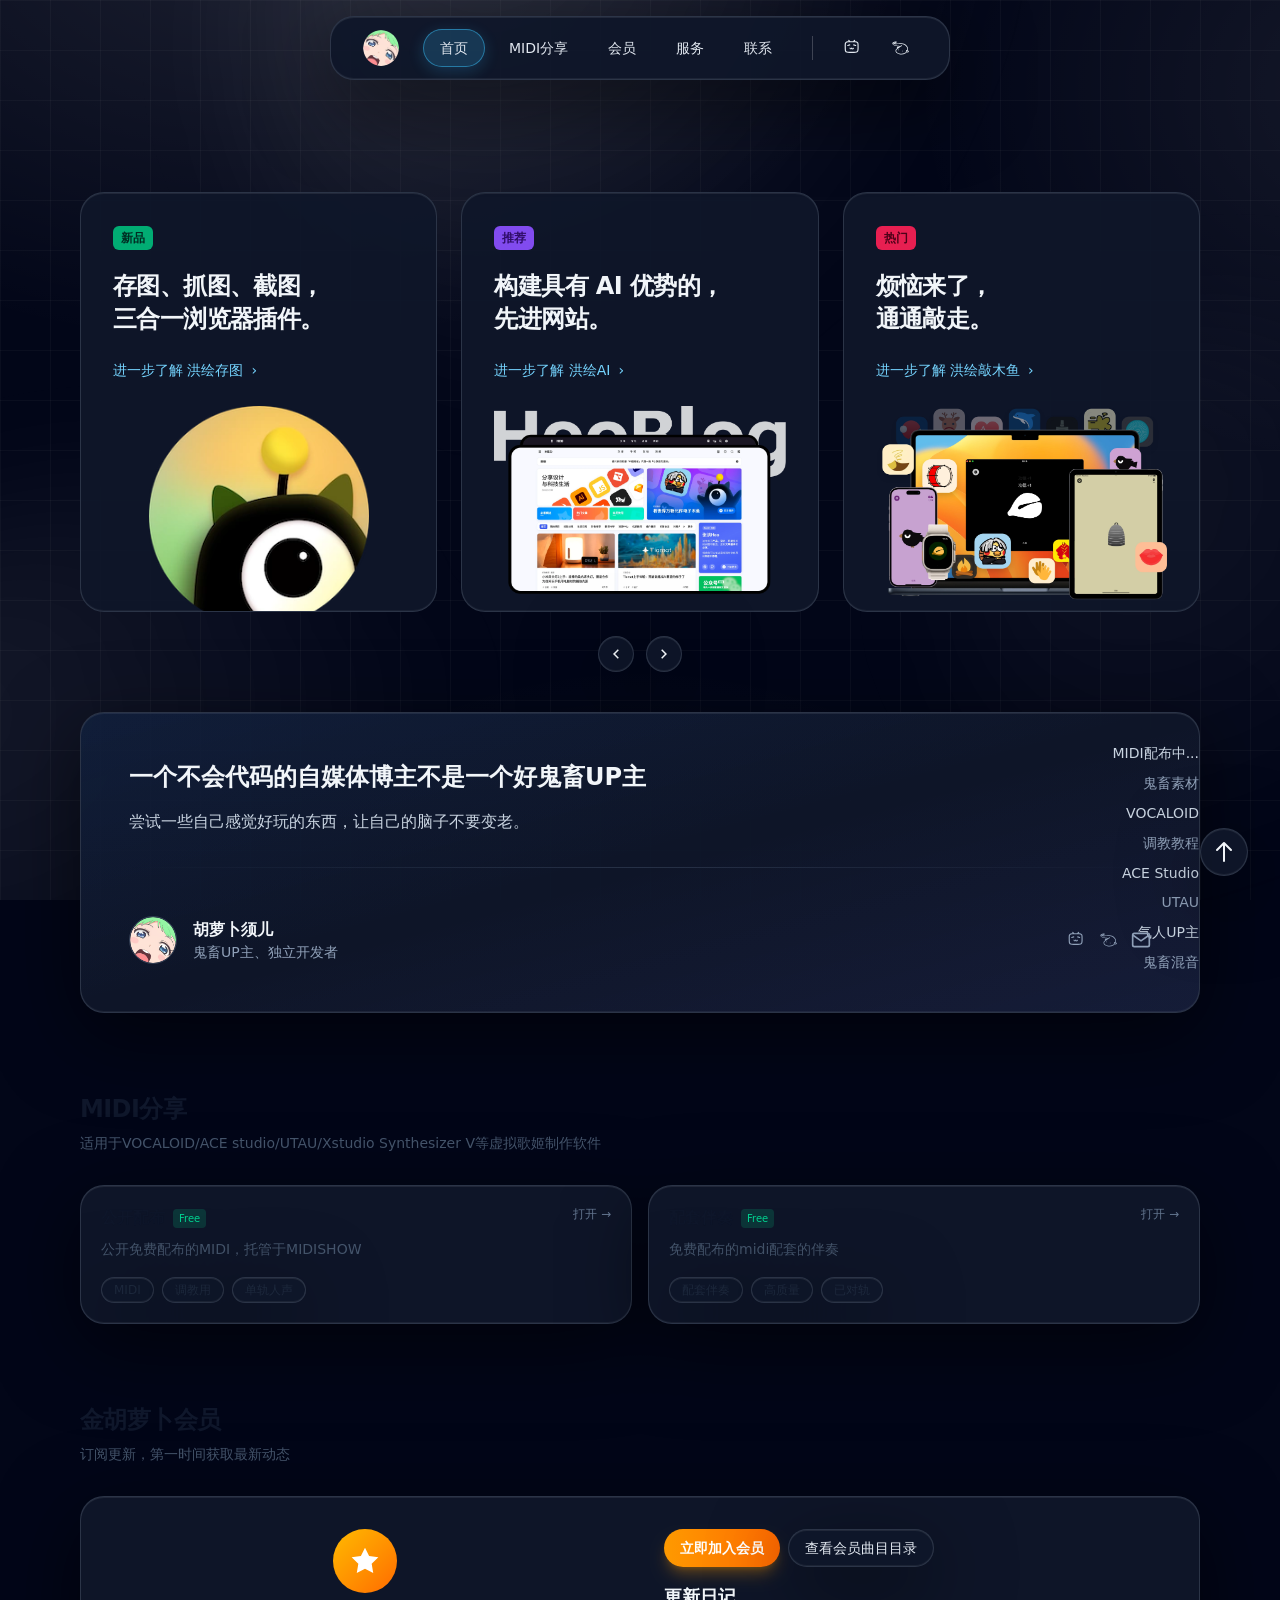
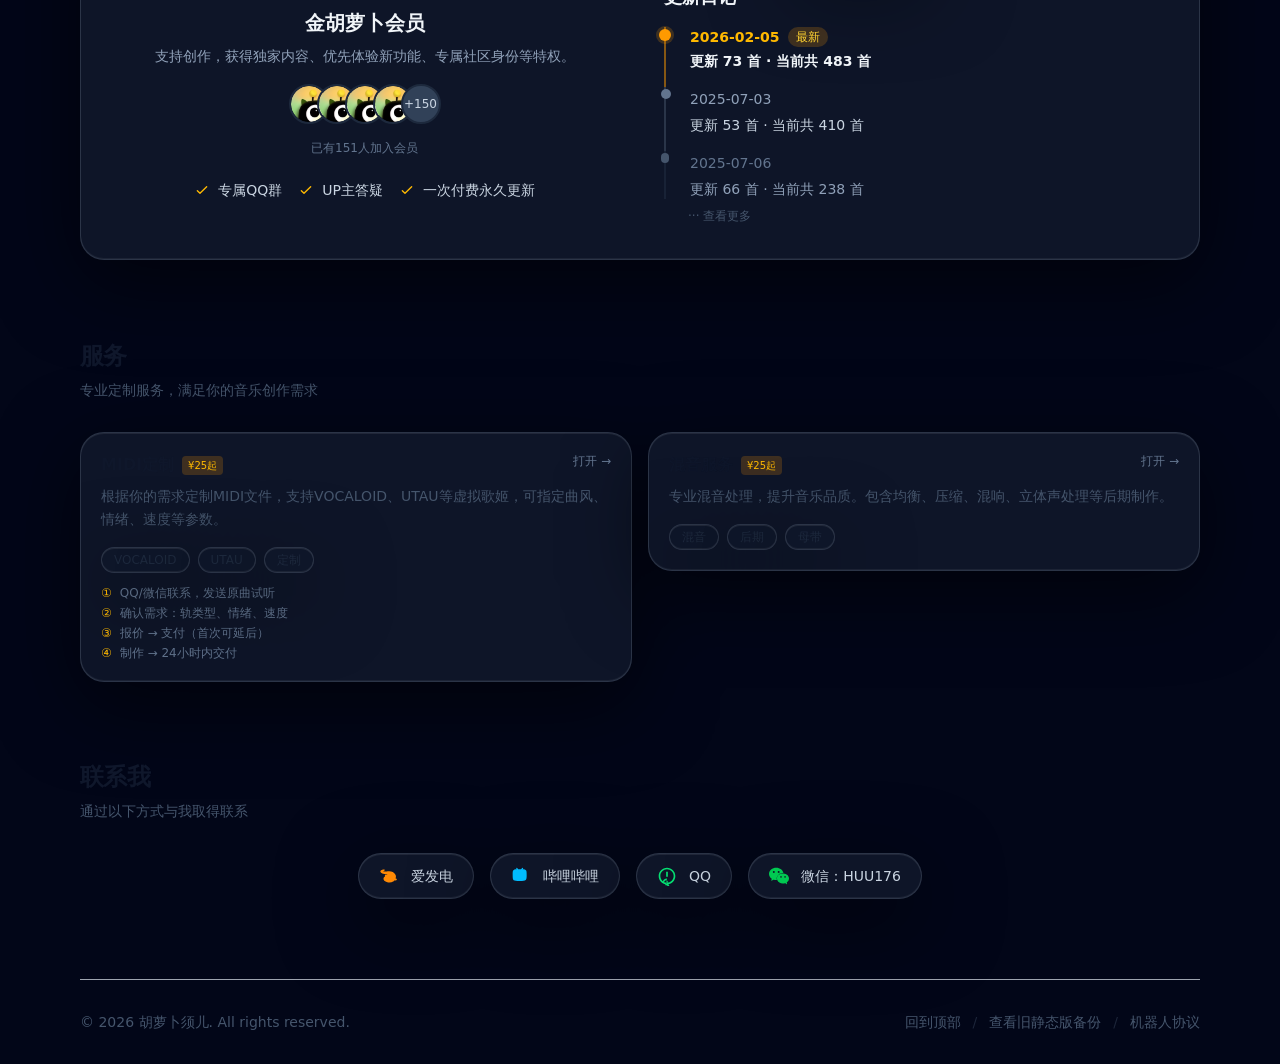
==== commit dce5bd06: "重新上传" ====
--- a/index.html
+++ b/index.html
@@ -20,9 +20,9 @@
     <meta name="twitter:image" content="./img/cover.webp" />
     <meta name="author" content="胡萝卜须儿" />
     <title>胡萝卜须儿 - 个人作品集</title>
-    <script type="module" crossorigin src="./assets/index-CBrIKoGY.js"></script>
+    <script type="module" crossorigin src="./assets/index-i7sqvJF5.js"></script>
     <link rel="modulepreload" crossorigin href="./assets/vendor-yfL0ty4i.js">
-    <link rel="stylesheet" crossorigin href="./assets/index-D-TQUvhg.css">
+    <link rel="stylesheet" crossorigin href="./assets/index-DOL3iNUb.css">
   </head>
   <body class="bg-slate-950 text-slate-100">
     <div id="root"></div>
--- a/assets/index-DOL3iNUb.css
+++ b/assets/index-DOL3iNUb.css
@@ -0,0 +1 @@
+/*! tailwindcss v4.2.2 | MIT License | https://tailwindcss.com */@layer properties{@supports ((-webkit-hyphens:none) and (not (margin-trim:inline))) or ((-moz-orient:inline) and (not (color:rgb(from red r g b)))){*,:before,:after,::backdrop{--tw-translate-x:0;--tw-translate-y:0;--tw-translate-z:0;--tw-rotate-x:initial;--tw-rotate-y:initial;--tw-rotate-z:initial;--tw-skew-x:initial;--tw-skew-y:initial;--tw-space-y-reverse:0;--tw-space-x-reverse:0;--tw-border-style:solid;--tw-gradient-position:initial;--tw-gradient-from:#0000;--tw-gradient-via:#0000;--tw-gradient-to:#0000;--tw-gradient-stops:initial;--tw-gradient-via-stops:initial;--tw-gradient-from-position:0%;--tw-gradient-via-position:50%;--tw-gradient-to-position:100%;--tw-leading:initial;--tw-font-weight:initial;--tw-tracking:initial;--tw-shadow:0 0 #0000;--tw-shadow-color:initial;--tw-shadow-alpha:100%;--tw-inset-shadow:0 0 #0000;--tw-inset-shadow-color:initial;--tw-inset-shadow-alpha:100%;--tw-ring-color:initial;--tw-ring-shadow:0 0 #0000;--tw-inset-ring-color:initial;--tw-inset-ring-shadow:0 0 #0000;--tw-ring-inset:initial;--tw-ring-offset-width:0px;--tw-ring-offset-color:#fff;--tw-ring-offset-shadow:0 0 #0000;--tw-blur:initial;--tw-brightness:initial;--tw-contrast:initial;--tw-grayscale:initial;--tw-hue-rotate:initial;--tw-invert:initial;--tw-opacity:initial;--tw-saturate:initial;--tw-sepia:initial;--tw-drop-shadow:initial;--tw-drop-shadow-color:initial;--tw-drop-shadow-alpha:100%;--tw-drop-shadow-size:initial;--tw-duration:initial;--tw-ease:initial;--tw-scale-x:1;--tw-scale-y:1;--tw-scale-z:1}}}@layer theme{:root,:host{--font-sans:ui-sans-serif, system-ui, sans-serif, "Apple Color Emoji", "Segoe UI Emoji", "Segoe UI Symbol", "Noto Color Emoji";--font-mono:ui-monospace, SFMono-Regular, Menlo, Monaco, Consolas, "Liberation Mono", "Courier New", monospace;--color-red-300:oklch(80.8% .114 19.571);--color-red-500:oklch(63.7% .237 25.331);--color-orange-400:oklch(75% .183 55.934);--color-orange-500:oklch(70.5% .213 47.604);--color-amber-300:oklch(87.9% .169 91.605);--color-amber-400:oklch(82.8% .189 84.429);--color-amber-500:oklch(76.9% .188 70.08);--color-green-400:oklch(79.2% .209 151.711);--color-green-500:oklch(72.3% .219 149.579);--color-emerald-400:oklch(76.5% .177 163.223);--color-emerald-500:oklch(69.6% .17 162.48);--color-emerald-950:oklch(26.2% .051 172.552);--color-cyan-500:oklch(71.5% .143 215.221);--color-sky-200:oklch(90.1% .058 230.902);--color-sky-300:oklch(82.8% .111 230.318);--color-sky-400:oklch(74.6% .16 232.661);--color-blue-500:oklch(62.3% .214 259.815);--color-indigo-400:oklch(67.3% .182 276.935);--color-violet-500:oklch(60.6% .25 292.717);--color-violet-950:oklch(28.3% .141 291.089);--color-purple-500:oklch(62.7% .265 303.9);--color-rose-500:oklch(64.5% .246 16.439);--color-rose-950:oklch(27.1% .105 12.094);--color-slate-100:oklch(96.8% .007 247.896);--color-slate-200:oklch(92.9% .013 255.508);--color-slate-300:oklch(86.9% .022 252.894);--color-slate-400:oklch(70.4% .04 256.788);--color-slate-500:oklch(55.4% .046 257.417);--color-slate-600:oklch(44.6% .043 257.281);--color-slate-700:oklch(37.2% .044 257.287);--color-slate-800:oklch(27.9% .041 260.031);--color-slate-900:oklch(20.8% .042 265.755);--color-slate-950:oklch(12.9% .042 264.695);--color-black:#000;--color-white:#fff;--spacing:.25rem;--container-sm:24rem;--container-6xl:72rem;--text-xs:.75rem;--text-xs--line-height:calc(1 / .75);--text-sm:.875rem;--text-sm--line-height:calc(1.25 / .875);--text-base:1rem;--text-base--line-height: 1.5 ;--text-lg:1.125rem;--text-lg--line-height:calc(1.75 / 1.125);--text-xl:1.25rem;--text-xl--line-height:calc(1.75 / 1.25);--text-2xl:1.5rem;--text-2xl--line-height:calc(2 / 1.5);--text-4xl:2.25rem;--text-4xl--line-height:calc(2.5 / 2.25);--text-5xl:3rem;--text-5xl--line-height:1;--font-weight-medium:500;--font-weight-semibold:600;--font-weight-bold:700;--tracking-tight:-.025em;--leading-snug:1.375;--leading-relaxed:1.625;--radius-md:.375rem;--radius-lg:.5rem;--radius-2xl:1rem;--blur-3xl:64px;--default-transition-duration:.15s;--default-transition-timing-function:cubic-bezier(.4, 0, .2, 1);--default-font-family:var(--font-sans);--default-mono-font-family:var(--font-mono);--radius-glass:24px}}@layer base{*,:after,:before,::backdrop{box-sizing:border-box;border:0 solid;margin:0;padding:0}::file-selector-button{box-sizing:border-box;border:0 solid;margin:0;padding:0}html,:host{-webkit-text-size-adjust:100%;-moz-tab-size:4;-o-tab-size:4;tab-size:4;line-height:1.5;font-family:var(--default-font-family,ui-sans-serif, system-ui, sans-serif, "Apple Color Emoji", "Segoe UI Emoji", "Segoe UI Symbol", "Noto Color Emoji");font-feature-settings:var(--default-font-feature-settings,normal);font-variation-settings:var(--default-font-variation-settings,normal);-webkit-tap-highlight-color:transparent}hr{height:0;color:inherit;border-top-width:1px}abbr:where([title]){-webkit-text-decoration:underline dotted;text-decoration:underline dotted}h1,h2,h3,h4,h5,h6{font-size:inherit;font-weight:inherit}a{color:inherit;-webkit-text-decoration:inherit;text-decoration:inherit}b,strong{font-weight:bolder}code,kbd,samp,pre{font-family:var(--default-mono-font-family,ui-monospace, SFMono-Regular, Menlo, Monaco, Consolas, "Liberation Mono", "Courier New", monospace);font-feature-settings:var(--default-mono-font-feature-settings,normal);font-variation-settings:var(--default-mono-font-variation-settings,normal);font-size:1em}small{font-size:80%}sub,sup{vertical-align:baseline;font-size:75%;line-height:0;position:relative}sub{bottom:-.25em}sup{top:-.5em}table{text-indent:0;border-color:inherit;border-collapse:collapse}:-moz-focusring{outline:auto}progress{vertical-align:baseline}summary{display:list-item}ol,ul,menu{list-style:none}img,svg,video,canvas,audio,iframe,embed,object{vertical-align:middle;display:block}img,video{max-width:100%;height:auto}button,input,select,optgroup,textarea{font:inherit;font-feature-settings:inherit;font-variation-settings:inherit;letter-spacing:inherit;color:inherit;opacity:1;background-color:#0000;border-radius:0}::file-selector-button{font:inherit;font-feature-settings:inherit;font-variation-settings:inherit;letter-spacing:inherit;color:inherit;opacity:1;background-color:#0000;border-radius:0}:where(select:is([multiple],[size])) optgroup{font-weight:bolder}:where(select:is([multiple],[size])) optgroup option{padding-inline-start:20px}::file-selector-button{margin-inline-end:4px}::-moz-placeholder{opacity:1}::placeholder{opacity:1}@supports (not (-webkit-appearance:-apple-pay-button)) or (contain-intrinsic-size:1px){::-moz-placeholder{color:currentColor}::placeholder{color:currentColor}@supports (color:color-mix(in lab,red,red)){::-moz-placeholder{color:color-mix(in oklab,currentcolor 50%,transparent)}::placeholder{color:color-mix(in oklab,currentcolor 50%,transparent)}}}textarea{resize:vertical}::-webkit-search-decoration{-webkit-appearance:none}::-webkit-date-and-time-value{min-height:1lh;text-align:inherit}::-webkit-datetime-edit{display:inline-flex}::-webkit-datetime-edit-fields-wrapper{padding:0}::-webkit-datetime-edit{padding-block:0}::-webkit-datetime-edit-year-field{padding-block:0}::-webkit-datetime-edit-month-field{padding-block:0}::-webkit-datetime-edit-day-field{padding-block:0}::-webkit-datetime-edit-hour-field{padding-block:0}::-webkit-datetime-edit-minute-field{padding-block:0}::-webkit-datetime-edit-second-field{padding-block:0}::-webkit-datetime-edit-millisecond-field{padding-block:0}::-webkit-datetime-edit-meridiem-field{padding-block:0}::-webkit-calendar-picker-indicator{line-height:1}:-moz-ui-invalid{box-shadow:none}button,input:where([type=button],[type=reset],[type=submit]){-webkit-appearance:button;-moz-appearance:button;appearance:button}::file-selector-button{-webkit-appearance:button;-moz-appearance:button;appearance:button}::-webkit-inner-spin-button{height:auto}::-webkit-outer-spin-button{height:auto}[hidden]:where(:not([hidden=until-found])){display:none!important}}@layer components;@layer utilities{.pointer-events-none{pointer-events:none}.visible{visibility:visible}.absolute{position:absolute}.fixed{position:fixed}.relative{position:relative}.static{position:static}.sticky{position:sticky}.inset-0{inset:calc(var(--spacing) * 0)}.start{inset-inline-start:var(--spacing)}.end{inset-inline-end:var(--spacing)}.top-0{top:calc(var(--spacing) * 0)}.top-0\.5{top:calc(var(--spacing) * .5)}.top-1\/3{top:33.3333%}.top-\[-96px\]{top:-96px}.top-\[-320px\]{top:-320px}.top-\[10\%\]{top:10%}.top-\[20\%\]{top:20%}.top-\[30\%\]{top:30%}.top-\[40\%\]{top:40%}.top-\[50\%\]{top:50%}.top-\[60\%\]{top:60%}.top-\[60px\]{top:60px}.top-\[70\%\]{top:70%}.top-\[80\%\]{top:80%}.-right-72{right:calc(var(--spacing) * -72)}.right-0{right:calc(var(--spacing) * 0)}.right-8{right:calc(var(--spacing) * 8)}.bottom-6{bottom:calc(var(--spacing) * 6)}.bottom-\[-360px\]{bottom:-360px}.-left-\[5px\]{left:-5px}.-left-\[7px\]{left:-7px}.left-0{left:calc(var(--spacing) * 0)}.left-1\/2{left:50%}.left-\[-260px\]{left:-260px}.-z-10{z-index:-10}.z-10{z-index:10}.z-20{z-index:20}.z-50{z-index:50}.m-416{margin:calc(var(--spacing) * 416)}.mx-auto{margin-inline:auto}.mt-2{margin-top:calc(var(--spacing) * 2)}.mt-3{margin-top:calc(var(--spacing) * 3)}.mt-4{margin-top:calc(var(--spacing) * 4)}.mt-10{margin-top:calc(var(--spacing) * 10)}.mt-auto{margin-top:auto}.mb-1{margin-bottom:calc(var(--spacing) * 1)}.mb-2{margin-bottom:calc(var(--spacing) * 2)}.mb-3{margin-bottom:calc(var(--spacing) * 3)}.mb-4{margin-bottom:calc(var(--spacing) * 4)}.mb-6{margin-bottom:calc(var(--spacing) * 6)}.mb-8{margin-bottom:calc(var(--spacing) * 8)}.block{display:block}.flex{display:flex}.grid{display:grid}.hidden{display:none}.inline{display:inline}.inline-block{display:inline-block}.inline-flex{display:inline-flex}.table{display:table}.h-2\.5{height:calc(var(--spacing) * 2.5)}.h-3{height:calc(var(--spacing) * 3)}.h-4{height:calc(var(--spacing) * 4)}.h-5{height:calc(var(--spacing) * 5)}.h-6{height:calc(var(--spacing) * 6)}.h-8{height:calc(var(--spacing) * 8)}.h-9{height:calc(var(--spacing) * 9)}.h-10{height:calc(var(--spacing) * 10)}.h-12{height:calc(var(--spacing) * 12)}.h-16{height:calc(var(--spacing) * 16)}.h-\[300px\]{height:300px}.h-\[420px\]{height:420px}.h-\[620px\]{height:620px}.h-\[780px\]{height:780px}.h-px{height:1px}.max-h-\[140px\]{max-height:140px}.max-h-\[220px\]{max-height:220px}.min-h-dvh{min-height:100dvh}.w-2{width:calc(var(--spacing) * 2)}.w-2\.5{width:calc(var(--spacing) * 2.5)}.w-3{width:calc(var(--spacing) * 3)}.w-4{width:calc(var(--spacing) * 4)}.w-5{width:calc(var(--spacing) * 5)}.w-6{width:calc(var(--spacing) * 6)}.w-8{width:calc(var(--spacing) * 8)}.w-9{width:calc(var(--spacing) * 9)}.w-10{width:calc(var(--spacing) * 10)}.w-12{width:calc(var(--spacing) * 12)}.w-16{width:calc(var(--spacing) * 16)}.w-\[620px\]{width:620px}.w-\[780px\]{width:780px}.w-auto{width:auto}.w-full{width:100%}.w-px{width:1px}.max-w-6xl{max-width:var(--container-6xl)}.max-w-sm{max-width:var(--container-sm)}.flex-1{flex:1}.flex-shrink-0,.shrink-0{flex-shrink:0}.-translate-x-1\/2{--tw-translate-x: -50% ;translate:var(--tw-translate-x) var(--tw-translate-y)}.transform{transform:var(--tw-rotate-x,) var(--tw-rotate-y,) var(--tw-rotate-z,) var(--tw-skew-x,) var(--tw-skew-y,)}.resize{resize:both}.grid-cols-1{grid-template-columns:repeat(1,minmax(0,1fr))}.flex-col{flex-direction:column}.flex-wrap{flex-wrap:wrap}.items-center{align-items:center}.items-end{align-items:flex-end}.items-start{align-items:flex-start}.justify-between{justify-content:space-between}.justify-center{justify-content:center}.gap-1{gap:calc(var(--spacing) * 1)}.gap-2{gap:calc(var(--spacing) * 2)}.gap-3{gap:calc(var(--spacing) * 3)}.gap-4{gap:calc(var(--spacing) * 4)}.gap-6{gap:calc(var(--spacing) * 6)}.gap-8{gap:calc(var(--spacing) * 8)}:where(.space-y-1>:not(:last-child)){--tw-space-y-reverse:0;margin-block-start:calc(calc(var(--spacing) * 1) * var(--tw-space-y-reverse));margin-block-end:calc(calc(var(--spacing) * 1) * calc(1 - var(--tw-space-y-reverse)))}:where(.space-y-4>:not(:last-child)){--tw-space-y-reverse:0;margin-block-start:calc(calc(var(--spacing) * 4) * var(--tw-space-y-reverse));margin-block-end:calc(calc(var(--spacing) * 4) * calc(1 - var(--tw-space-y-reverse)))}:where(.space-y-8>:not(:last-child)){--tw-space-y-reverse:0;margin-block-start:calc(calc(var(--spacing) * 8) * var(--tw-space-y-reverse));margin-block-end:calc(calc(var(--spacing) * 8) * calc(1 - var(--tw-space-y-reverse)))}.gap-x-4{-moz-column-gap:calc(var(--spacing) * 4);column-gap:calc(var(--spacing) * 4)}:where(.-space-x-3>:not(:last-child)){--tw-space-x-reverse:0;margin-inline-start:calc(calc(var(--spacing) * -3) * var(--tw-space-x-reverse));margin-inline-end:calc(calc(var(--spacing) * -3) * calc(1 - var(--tw-space-x-reverse)))}.gap-y-2{row-gap:calc(var(--spacing) * 2)}.overflow-hidden{overflow:hidden}.rounded{border-radius:.25rem}.rounded-2xl{border-radius:var(--radius-2xl)}.rounded-full{border-radius:3.40282e38px}.rounded-lg{border-radius:var(--radius-lg)}.rounded-md{border-radius:var(--radius-md)}.border{border-style:var(--tw-border-style);border-width:1px}.border-2{border-style:var(--tw-border-style);border-width:2px}.border-t{border-top-style:var(--tw-border-style);border-top-width:1px}.border-l-2{border-left-style:var(--tw-border-style);border-left-width:2px}.border-amber-500\/50{border-color:#f99c0080}@supports (color:color-mix(in lab,red,red)){.border-amber-500\/50{border-color:color-mix(in oklab,var(--color-amber-500) 50%,transparent)}}.border-red-500\/30{border-color:#fb2c364d}@supports (color:color-mix(in lab,red,red)){.border-red-500\/30{border-color:color-mix(in oklab,var(--color-red-500) 30%,transparent)}}.border-slate-200\/70{border-color:#e2e8f0b3}@supports (color:color-mix(in lab,red,red)){.border-slate-200\/70{border-color:color-mix(in oklab,var(--color-slate-200) 70%,transparent)}}.border-slate-400\/30{border-color:#90a1b94d}@supports (color:color-mix(in lab,red,red)){.border-slate-400\/30{border-color:color-mix(in oklab,var(--color-slate-400) 30%,transparent)}}.border-slate-600\/50{border-color:#45556c80}@supports (color:color-mix(in lab,red,red)){.border-slate-600\/50{border-color:color-mix(in oklab,var(--color-slate-600) 50%,transparent)}}.border-slate-700\/30{border-color:#3141584d}@supports (color:color-mix(in lab,red,red)){.border-slate-700\/30{border-color:color-mix(in oklab,var(--color-slate-700) 30%,transparent)}}.border-slate-800{border-color:var(--color-slate-800)}.border-white\/10{border-color:#ffffff1a}@supports (color:color-mix(in lab,red,red)){.border-white\/10{border-color:color-mix(in oklab,var(--color-white) 10%,transparent)}}.bg-amber-500{background-color:var(--color-amber-500)}.bg-amber-500\/20{background-color:#f99c0033}@supports (color:color-mix(in lab,red,red)){.bg-amber-500\/20{background-color:color-mix(in oklab,var(--color-amber-500) 20%,transparent)}}.bg-emerald-500\/20{background-color:#00bb7f33}@supports (color:color-mix(in lab,red,red)){.bg-emerald-500\/20{background-color:color-mix(in oklab,var(--color-emerald-500) 20%,transparent)}}.bg-emerald-500\/90{background-color:#00bb7fe6}@supports (color:color-mix(in lab,red,red)){.bg-emerald-500\/90{background-color:color-mix(in oklab,var(--color-emerald-500) 90%,transparent)}}.bg-red-500\/20{background-color:#fb2c3633}@supports (color:color-mix(in lab,red,red)){.bg-red-500\/20{background-color:color-mix(in oklab,var(--color-red-500) 20%,transparent)}}.bg-rose-500\/90{background-color:#ff2357e6}@supports (color:color-mix(in lab,red,red)){.bg-rose-500\/90{background-color:color-mix(in oklab,var(--color-rose-500) 90%,transparent)}}.bg-slate-500{background-color:var(--color-slate-500)}.bg-slate-600{background-color:var(--color-slate-600)}.bg-slate-700{background-color:var(--color-slate-700)}.bg-slate-950{background-color:var(--color-slate-950)}.bg-violet-500\/90{background-color:#8d54ffe6}@supports (color:color-mix(in lab,red,red)){.bg-violet-500\/90{background-color:color-mix(in oklab,var(--color-violet-500) 90%,transparent)}}.bg-white\/20{background-color:#fff3}@supports (color:color-mix(in lab,red,red)){.bg-white\/20{background-color:color-mix(in oklab,var(--color-white) 20%,transparent)}}.bg-gradient-to-br{--tw-gradient-position:to bottom right in oklab;background-image:linear-gradient(var(--tw-gradient-stops))}.bg-gradient-to-r{--tw-gradient-position:to right in oklab;background-image:linear-gradient(var(--tw-gradient-stops))}.bg-gradient-to-tl{--tw-gradient-position:to top left in oklab;background-image:linear-gradient(var(--tw-gradient-stops))}.bg-\[linear-gradient\(rgba\(255\,255\,255\,0\.03\)_1px\,transparent_1px\)\,linear-gradient\(90deg\,rgba\(255\,255\,255\,0\.03\)_1px\,transparent_1px\)\]{background-image:linear-gradient(#ffffff08 1px,#0000 1px),linear-gradient(90deg,#ffffff08 1px,#0000 1px)}.bg-\[radial-gradient\(1200px_800px_at_20\%_-10\%\,rgba\(255\,255\,255\,0\.10\)\,rgba\(0\,0\,0\,0\)_55\%\)\,radial-gradient\(900px_700px_at_110\%_10\%\,rgba\(255\,255\,255\,0\.08\)\,rgba\(0\,0\,0\,0\)_55\%\)\,radial-gradient\(800px_700px_at_50\%_120\%\,rgba\(255\,255\,255\,0\.06\)\,rgba\(0\,0\,0\,0\)_60\%\)\]{background-image:radial-gradient(1200px 800px at 20% -10%,#ffffff1a,#0000 55%),radial-gradient(900px 700px at 110% 10%,#ffffff14,#0000 55%),radial-gradient(800px 700px at 50% 120%,#ffffff0f,#0000 60%)}.bg-\[radial-gradient\(circle_at_30\%_30\%\,rgba\(255\,255\,255\,0\.06\)\,rgba\(255\,255\,255\,0\)_65\%\)\]{background-image:radial-gradient(circle at 30% 30%,#ffffff0f,#fff0 65%)}.bg-\[radial-gradient\(circle_at_30\%_30\%\,rgba\(255\,255\,255\,0\.08\)\,rgba\(255\,255\,255\,0\)_65\%\)\]{background-image:radial-gradient(circle at 30% 30%,#ffffff14,#fff0 65%)}.bg-\[radial-gradient\(circle_at_30\%_30\%\,rgba\(255\,255\,255\,0\.12\)\,rgba\(255\,255\,255\,0\)_65\%\)\]{background-image:radial-gradient(circle at 30% 30%,#ffffff1f,#fff0 65%)}.from-amber-400{--tw-gradient-from:var(--color-amber-400);--tw-gradient-stops:var(--tw-gradient-via-stops,var(--tw-gradient-position), var(--tw-gradient-from) var(--tw-gradient-from-position), var(--tw-gradient-to) var(--tw-gradient-to-position))}.from-amber-500{--tw-gradient-from:var(--color-amber-500);--tw-gradient-stops:var(--tw-gradient-via-stops,var(--tw-gradient-position), var(--tw-gradient-from) var(--tw-gradient-from-position), var(--tw-gradient-to) var(--tw-gradient-to-position))}.from-blue-500\/5{--tw-gradient-from:#3080ff0d}@supports (color:color-mix(in lab,red,red)){.from-blue-500\/5{--tw-gradient-from:color-mix(in oklab, var(--color-blue-500) 5%, transparent)}}.from-blue-500\/5{--tw-gradient-stops:var(--tw-gradient-via-stops,var(--tw-gradient-position), var(--tw-gradient-from) var(--tw-gradient-from-position), var(--tw-gradient-to) var(--tw-gradient-to-position))}.from-cyan-500\/3{--tw-gradient-from:#00b7d708}@supports (color:color-mix(in lab,red,red)){.from-cyan-500\/3{--tw-gradient-from:color-mix(in oklab, var(--color-cyan-500) 3%, transparent)}}.from-cyan-500\/3{--tw-gradient-stops:var(--tw-gradient-via-stops,var(--tw-gradient-position), var(--tw-gradient-from) var(--tw-gradient-from-position), var(--tw-gradient-to) var(--tw-gradient-to-position))}.from-transparent{--tw-gradient-from:transparent;--tw-gradient-stops:var(--tw-gradient-via-stops,var(--tw-gradient-position), var(--tw-gradient-from) var(--tw-gradient-from-position), var(--tw-gradient-to) var(--tw-gradient-to-position))}.via-slate-500\/30{--tw-gradient-via:#62748e4d}@supports (color:color-mix(in lab,red,red)){.via-slate-500\/30{--tw-gradient-via:color-mix(in oklab, var(--color-slate-500) 30%, transparent)}}.via-slate-500\/30{--tw-gradient-via-stops:var(--tw-gradient-position), var(--tw-gradient-from) var(--tw-gradient-from-position), var(--tw-gradient-via) var(--tw-gradient-via-position), var(--tw-gradient-to) var(--tw-gradient-to-position);--tw-gradient-stops:var(--tw-gradient-via-stops)}.via-transparent{--tw-gradient-via:transparent;--tw-gradient-via-stops:var(--tw-gradient-position), var(--tw-gradient-from) var(--tw-gradient-from-position), var(--tw-gradient-via) var(--tw-gradient-via-position), var(--tw-gradient-to) var(--tw-gradient-to-position);--tw-gradient-stops:var(--tw-gradient-via-stops)}.to-blue-500\/3{--tw-gradient-to:#3080ff08}@supports (color:color-mix(in lab,red,red)){.to-blue-500\/3{--tw-gradient-to:color-mix(in oklab, var(--color-blue-500) 3%, transparent)}}.to-blue-500\/3{--tw-gradient-stops:var(--tw-gradient-via-stops,var(--tw-gradient-position), var(--tw-gradient-from) var(--tw-gradient-from-position), var(--tw-gradient-to) var(--tw-gradient-to-position))}.to-orange-500{--tw-gradient-to:var(--color-orange-500);--tw-gradient-stops:var(--tw-gradient-via-stops,var(--tw-gradient-position), var(--tw-gradient-from) var(--tw-gradient-from-position), var(--tw-gradient-to) var(--tw-gradient-to-position))}.to-purple-500\/5{--tw-gradient-to:#ac4bff0d}@supports (color:color-mix(in lab,red,red)){.to-purple-500\/5{--tw-gradient-to:color-mix(in oklab, var(--color-purple-500) 5%, transparent)}}.to-purple-500\/5{--tw-gradient-stops:var(--tw-gradient-via-stops,var(--tw-gradient-position), var(--tw-gradient-from) var(--tw-gradient-from-position), var(--tw-gradient-to) var(--tw-gradient-to-position))}.to-transparent{--tw-gradient-to:transparent;--tw-gradient-stops:var(--tw-gradient-via-stops,var(--tw-gradient-position), var(--tw-gradient-from) var(--tw-gradient-from-position), var(--tw-gradient-to) var(--tw-gradient-to-position))}.bg-\[size\:50px_50px\]{background-size:50px 50px}.object-contain{-o-object-fit:contain;object-fit:contain}.object-cover{-o-object-fit:cover;object-fit:cover}.p-5{padding:calc(var(--spacing) * 5)}.p-6{padding:calc(var(--spacing) * 6)}.p-8{padding:calc(var(--spacing) * 8)}.px-1\.5{padding-inline:calc(var(--spacing) * 1.5)}.px-2{padding-inline:calc(var(--spacing) * 2)}.px-3{padding-inline:calc(var(--spacing) * 3)}.px-4{padding-inline:calc(var(--spacing) * 4)}.px-5{padding-inline:calc(var(--spacing) * 5)}.px-8{padding-inline:calc(var(--spacing) * 8)}.py-0\.5{padding-block:calc(var(--spacing) * .5)}.py-1{padding-block:calc(var(--spacing) * 1)}.py-2{padding-block:calc(var(--spacing) * 2)}.py-3{padding-block:calc(var(--spacing) * 3)}.py-4{padding-block:calc(var(--spacing) * 4)}.py-8{padding-block:calc(var(--spacing) * 8)}.py-10{padding-block:calc(var(--spacing) * 10)}.pt-1{padding-top:calc(var(--spacing) * 1)}.pt-4{padding-top:calc(var(--spacing) * 4)}.pt-10{padding-top:calc(var(--spacing) * 10)}.pb-0{padding-bottom:calc(var(--spacing) * 0)}.pb-4{padding-bottom:calc(var(--spacing) * 4)}.pl-6{padding-left:calc(var(--spacing) * 6)}.text-center{text-align:center}.text-2xl{font-size:var(--text-2xl);line-height:var(--tw-leading,var(--text-2xl--line-height))}.text-4xl{font-size:var(--text-4xl);line-height:var(--tw-leading,var(--text-4xl--line-height))}.text-base{font-size:var(--text-base);line-height:var(--tw-leading,var(--text-base--line-height))}.text-lg{font-size:var(--text-lg);line-height:var(--tw-leading,var(--text-lg--line-height))}.text-sm{font-size:var(--text-sm);line-height:var(--tw-leading,var(--text-sm--line-height))}.text-xl{font-size:var(--text-xl);line-height:var(--tw-leading,var(--text-xl--line-height))}.text-xs{font-size:var(--text-xs);line-height:var(--tw-leading,var(--text-xs--line-height))}.text-\[10px\]{font-size:10px}.leading-relaxed{--tw-leading:var(--leading-relaxed);line-height:var(--leading-relaxed)}.leading-snug{--tw-leading:var(--leading-snug);line-height:var(--leading-snug)}.font-bold{--tw-font-weight:var(--font-weight-bold);font-weight:var(--font-weight-bold)}.font-medium{--tw-font-weight:var(--font-weight-medium);font-weight:var(--font-weight-medium)}.font-semibold{--tw-font-weight:var(--font-weight-semibold);font-weight:var(--font-weight-semibold)}.tracking-tight{--tw-tracking:var(--tracking-tight);letter-spacing:var(--tracking-tight)}.whitespace-nowrap{white-space:nowrap}.whitespace-pre-line{white-space:pre-line}.text-amber-300{color:var(--color-amber-300)}.text-amber-400{color:var(--color-amber-400)}.text-emerald-400{color:var(--color-emerald-400)}.text-emerald-950{color:var(--color-emerald-950)}.text-green-400{color:var(--color-green-400)}.text-green-500{color:var(--color-green-500)}.text-orange-400{color:var(--color-orange-400)}.text-red-300{color:var(--color-red-300)}.text-rose-950{color:var(--color-rose-950)}.text-sky-300{color:var(--color-sky-300)}.text-sky-400{color:var(--color-sky-400)}.text-slate-100{color:var(--color-slate-100)}.text-slate-200{color:var(--color-slate-200)}.text-slate-300{color:var(--color-slate-300)}.text-slate-300\/80{color:#cad5e2cc}@supports (color:color-mix(in lab,red,red)){.text-slate-300\/80{color:color-mix(in oklab,var(--color-slate-300) 80%,transparent)}}.text-slate-300\/90{color:#cad5e2e6}@supports (color:color-mix(in lab,red,red)){.text-slate-300\/90{color:color-mix(in oklab,var(--color-slate-300) 90%,transparent)}}.text-slate-400{color:var(--color-slate-400)}.text-slate-500{color:var(--color-slate-500)}.text-slate-600{color:var(--color-slate-600)}.text-slate-800{color:var(--color-slate-800)}.text-slate-900{color:var(--color-slate-900)}.text-violet-950{color:var(--color-violet-950)}.text-white{color:var(--color-white)}.opacity-40{opacity:.4}.shadow-lg{--tw-shadow:0 10px 15px -3px var(--tw-shadow-color,#0000001a), 0 4px 6px -4px var(--tw-shadow-color,#0000001a);box-shadow:var(--tw-inset-shadow),var(--tw-inset-ring-shadow),var(--tw-ring-offset-shadow),var(--tw-ring-shadow),var(--tw-shadow)}.shadow-sm{--tw-shadow:0 1px 3px 0 var(--tw-shadow-color,#0000001a), 0 1px 2px -1px var(--tw-shadow-color,#0000001a);box-shadow:var(--tw-inset-shadow),var(--tw-inset-ring-shadow),var(--tw-ring-offset-shadow),var(--tw-ring-shadow),var(--tw-shadow)}.ring-3{--tw-ring-shadow:var(--tw-ring-inset,) 0 0 0 calc(3px + var(--tw-ring-offset-width)) var(--tw-ring-color,currentcolor);box-shadow:var(--tw-inset-shadow),var(--tw-inset-ring-shadow),var(--tw-ring-offset-shadow),var(--tw-ring-shadow),var(--tw-shadow)}.shadow-amber-500\/30{--tw-shadow-color:#f99c004d}@supports (color:color-mix(in lab,red,red)){.shadow-amber-500\/30{--tw-shadow-color:color-mix(in oklab, color-mix(in oklab, var(--color-amber-500) 30%, transparent) var(--tw-shadow-alpha), transparent)}}.shadow-black\/30{--tw-shadow-color:#0000004d}@supports (color:color-mix(in lab,red,red)){.shadow-black\/30{--tw-shadow-color:color-mix(in oklab, color-mix(in oklab, var(--color-black) 30%, transparent) var(--tw-shadow-alpha), transparent)}}.ring-amber-500\/20{--tw-ring-color:#f99c0033}@supports (color:color-mix(in lab,red,red)){.ring-amber-500\/20{--tw-ring-color:color-mix(in oklab, var(--color-amber-500) 20%, transparent)}}.blur{--tw-blur:blur(8px);filter:var(--tw-blur,) var(--tw-brightness,) var(--tw-contrast,) var(--tw-grayscale,) var(--tw-hue-rotate,) var(--tw-invert,) var(--tw-saturate,) var(--tw-sepia,) var(--tw-drop-shadow,)}.blur-3xl{--tw-blur:blur(var(--blur-3xl));filter:var(--tw-blur,) var(--tw-brightness,) var(--tw-contrast,) var(--tw-grayscale,) var(--tw-hue-rotate,) var(--tw-invert,) var(--tw-saturate,) var(--tw-sepia,) var(--tw-drop-shadow,)}.filter{filter:var(--tw-blur,) var(--tw-brightness,) var(--tw-contrast,) var(--tw-grayscale,) var(--tw-hue-rotate,) var(--tw-invert,) var(--tw-saturate,) var(--tw-sepia,) var(--tw-drop-shadow,)}.transition{transition-property:color,background-color,border-color,outline-color,text-decoration-color,fill,stroke,--tw-gradient-from,--tw-gradient-via,--tw-gradient-to,opacity,box-shadow,transform,translate,scale,rotate,filter,backdrop-filter,display,content-visibility,overlay,pointer-events;transition-timing-function:var(--tw-ease,var(--default-transition-timing-function));transition-duration:var(--tw-duration,var(--default-transition-duration))}.transition-all{transition-property:all;transition-timing-function:var(--tw-ease,var(--default-transition-timing-function));transition-duration:var(--tw-duration,var(--default-transition-duration))}.transition-colors{transition-property:color,background-color,border-color,outline-color,text-decoration-color,fill,stroke,--tw-gradient-from,--tw-gradient-via,--tw-gradient-to;transition-timing-function:var(--tw-ease,var(--default-transition-timing-function));transition-duration:var(--tw-duration,var(--default-transition-duration))}.transition-transform{transition-property:transform,translate,scale,rotate;transition-timing-function:var(--tw-ease,var(--default-transition-timing-function));transition-duration:var(--tw-duration,var(--default-transition-duration))}.duration-300{--tw-duration:.3s;transition-duration:.3s}.duration-500{--tw-duration:.5s;transition-duration:.5s}.ease-\[cubic-bezier\(0\.22\,1\,0\.36\,1\)\]{--tw-ease:cubic-bezier(.22,1,.36,1);transition-timing-function:cubic-bezier(.22,1,.36,1)}.select-none{-webkit-user-select:none;-moz-user-select:none;user-select:none}@media(hover:hover){.group-hover\:scale-125:is(:where(.group):hover *){--tw-scale-x:125%;--tw-scale-y:125%;--tw-scale-z:125%;scale:var(--tw-scale-x) var(--tw-scale-y)}.group-hover\:bg-slate-400:is(:where(.group):hover *){background-color:var(--color-slate-400)}.group-hover\:bg-slate-500:is(:where(.group):hover *){background-color:var(--color-slate-500)}.group-hover\:text-amber-300:is(:where(.group):hover *){color:var(--color-amber-300)}.group-hover\:text-slate-300:is(:where(.group):hover *){color:var(--color-slate-300)}.group-hover\:text-white:is(:where(.group):hover *){color:var(--color-white)}}.last\:pb-0:last-child{padding-bottom:calc(var(--spacing) * 0)}@media(hover:hover){.hover\:scale-105:hover{--tw-scale-x:105%;--tw-scale-y:105%;--tw-scale-z:105%;scale:var(--tw-scale-x) var(--tw-scale-y)}.hover\:scale-110:hover{--tw-scale-x:110%;--tw-scale-y:110%;--tw-scale-z:110%;scale:var(--tw-scale-x) var(--tw-scale-y)}.hover\:bg-white\/10:hover{background-color:#ffffff1a}@supports (color:color-mix(in lab,red,red)){.hover\:bg-white\/10:hover{background-color:color-mix(in oklab,var(--color-white) 10%,transparent)}}.hover\:from-amber-400:hover{--tw-gradient-from:var(--color-amber-400);--tw-gradient-stops:var(--tw-gradient-via-stops,var(--tw-gradient-position), var(--tw-gradient-from) var(--tw-gradient-from-position), var(--tw-gradient-to) var(--tw-gradient-to-position))}.hover\:to-orange-400:hover{--tw-gradient-to:var(--color-orange-400);--tw-gradient-stops:var(--tw-gradient-via-stops,var(--tw-gradient-position), var(--tw-gradient-from) var(--tw-gradient-from-position), var(--tw-gradient-to) var(--tw-gradient-to-position))}.hover\:text-indigo-400:hover{color:var(--color-indigo-400)}.hover\:text-orange-400:hover{color:var(--color-orange-400)}.hover\:text-sky-200:hover{color:var(--color-sky-200)}.hover\:text-sky-300:hover{color:var(--color-sky-300)}.hover\:text-sky-400:hover{color:var(--color-sky-400)}.hover\:text-slate-100:hover{color:var(--color-slate-100)}.hover\:text-slate-900:hover{color:var(--color-slate-900)}.hover\:text-white:hover{color:var(--color-white)}}@media(min-width:40rem){.sm\:flex-row{flex-direction:row}}@media(min-width:48rem){.md\:mt-5{margin-top:calc(var(--spacing) * 5)}.md\:mt-6{margin-top:calc(var(--spacing) * 6)}.md\:block{display:block}.md\:flex{display:flex}.md\:hidden{display:none}.md\:h-9{height:calc(var(--spacing) * 9)}.md\:h-\[18px\]{height:18px}.md\:w-9{width:calc(var(--spacing) * 9)}.md\:w-\[18px\]{width:18px}.md\:grid-cols-2{grid-template-columns:repeat(2,minmax(0,1fr))}.md\:grid-cols-3{grid-template-columns:repeat(3,minmax(0,1fr))}.md\:gap-6{gap:calc(var(--spacing) * 6)}.md\:gap-12{gap:calc(var(--spacing) * 12)}.md\:p-8{padding:calc(var(--spacing) * 8)}.md\:p-12{padding:calc(var(--spacing) * 12)}.md\:pt-6{padding-top:calc(var(--spacing) * 6)}.md\:pt-14{padding-top:calc(var(--spacing) * 14)}.md\:text-5xl{font-size:var(--text-5xl);line-height:var(--tw-leading,var(--text-5xl--line-height))}.md\:text-sm{font-size:var(--text-sm);line-height:var(--tw-leading,var(--text-sm--line-height))}}@media(prefers-color-scheme:dark){.dark\:border-slate-800\/60{border-color:#1d293d99}@supports (color:color-mix(in lab,red,red)){.dark\:border-slate-800\/60{border-color:color-mix(in oklab,var(--color-slate-800) 60%,transparent)}}.dark\:text-slate-100{color:var(--color-slate-100)}.dark\:text-slate-400{color:var(--color-slate-400)}@media(hover:hover){.dark\:hover\:text-white:hover{color:var(--color-white)}}}}@keyframes danmaku{0%{opacity:0;transform:translate(100vw)}5%{opacity:.5}95%{opacity:.5}to{opacity:0;transform:translate(-1000%)}}.animate-danmaku{animation:20s linear infinite danmaku}html{scroll-behavior:smooth;scroll-padding-top:96px}body{-webkit-font-smoothing:antialiased;-moz-osx-font-smoothing:grayscale}.glass{border-radius:var(--radius-glass);background:#0f172af2;border:.5px solid #94a3b838;position:relative;overflow:hidden;box-shadow:0 22px 80px #0000008c,inset 0 1px #ffffff14,inset 0 -1px #ffffff0f}.glass-no-glow:after{display:none!important}.glass:after{content:"";border-radius:inherit;pointer-events:none;background:radial-gradient(240px 240px at var(--lx,50%) var(--ly,30%),#fffdfd,#fff0 65%),radial-gradient(900px 240px at 20% 0%,#ffffff2e,#fff0 60%);opacity:0;will-change:opacity;padding:1px;transition:opacity .18s;position:absolute;inset:0;-webkit-mask-image:linear-gradient(#000 0 0),linear-gradient(#000 0 0);mask-image:linear-gradient(#000 0 0),linear-gradient(#000 0 0);-webkit-mask-position:0 0,0 0;mask-position:0 0,0 0;-webkit-mask-size:auto,auto;mask-size:auto,auto;-webkit-mask-repeat:repeat,repeat;mask-repeat:repeat,repeat;-webkit-mask-clip:content-box,border-box;mask-clip:content-box,border-box;-webkit-mask-origin:content-box,border-box;mask-origin:content-box,border-box;-webkit-mask-composite:xor;mask-composite:exclude;-webkit-mask-source-type:auto,auto;mask-mode:match-source,match-source}.glass:hover:after,.glass:focus-within:after{opacity:.8;box-shadow:0 0 30px #fff6,0 0 60px #fff3}.nav-floating .glass{background:#0f172af2;border:.5px solid #94a3b838}.nav-floating a{color:#e2e8f0!important}@media(prefers-reduced-motion:reduce){html{scroll-behavior:auto}.glass:before{transition:none}.glass-spotlight .glass:before{opacity:.26}}.reveal{opacity:0;filter:blur(6px);will-change:opacity,transform,filter;transition:opacity .5s,transform .65s,filter .65s;transform:translateY(10px)}.reveal.is-visible{opacity:1;filter:blur();transform:translate(0)}@media(prefers-reduced-motion:reduce){.reveal{opacity:1;filter:none;transition:none;transform:none}}.nav-floating{will-change:transform,box-shadow;transform:translate(0)}img{max-width:100%;height:auto}a{transition:color .2s,opacity .2s}a:hover{opacity:.9}button{cursor:pointer;transition:all .2s}button:disabled{cursor:not-allowed;opacity:.5}.glass{transition:box-shadow .3s,border-color .3s}.glass:hover{border-color:#fff6;box-shadow:0 28px 100px #000000a6,inset 0 1px #ffffff1f,inset 0 -1px #ffffff14}.glass.glass-featured{box-shadow:inset 0 1px #ffffff14,inset 0 -1px #ffffff0d}.glass.glass-featured:hover{border-color:#ffffff52;box-shadow:inset 0 1px #ffffff1c,inset 0 -1px #ffffff12}.glass.glass-featured:hover:after,.glass.glass-featured:focus-within:after{box-shadow:0 0 20px #ffffff38,0 0 40px #ffffff1a}@media(max-width:768px){.glass{background:#0f172af2;border:.5px solid #94a3b838}html{scroll-padding-top:80px}}@media(prefers-reduced-motion:reduce){.glass,.glass:hover{transition:none;transform:none}}.cubic-bezier-smooth{transition-timing-function:cubic-bezier(.25,.46,.45,.94)!important}.nav-floating{transition:box-shadow .3s,border-color .3s}.nav-floating.is-scrolled{transform:translateY(6px)}.nav-active{background:#38bdf833;border:1px solid #38bdf880;transition:all .4s cubic-bezier(.25,.46,.45,.94);box-shadow:0 4px 15px #38bdf833}:focus-visible{outline-offset:2px;outline:2px solid #3b82f680}.lazy-load{opacity:0;transition:opacity .3s}.lazy-load.loaded{opacity:1}@media print{.glass{box-shadow:none!important;backdrop-filter:none!important;background:#fff!important;border:1px solid #ddd!important}.glass:before,.glass:after{display:none!important}}@keyframes flow{0%,to{opacity:.5;transform:translate(0)}25%{opacity:.6;transform:translate(10px,-10px)}50%{opacity:.5;transform:translateY(10px)}75%{opacity:.6;transform:translate(-10px,-5px)}}@keyframes flow-reverse{0%,to{opacity:.3;transform:translate(0)}25%{opacity:.4;transform:translate(-8px,8px)}50%{opacity:.3;transform:translateY(-8px)}75%{opacity:.4;transform:translate(8px,5px)}}.glass-about{border-radius:var(--radius-glass);background:#0f172af2;border:1px solid #94a3b838;position:relative;overflow:hidden;box-shadow:0 22px 80px #0000008c,inset 0 1px #ffffff14,inset 0 -1px #ffffff0f}.animate-flow{animation:8s ease-in-out infinite flow}.animate-flow-reverse{animation:10s ease-in-out infinite flow-reverse}.glass-about{--lx:50%;--ly:50%}.glass-about:after{content:"";border-radius:inherit;pointer-events:none;background:radial-gradient(200px 200px at var(--lx) var(--ly),#fffc,#fff0 60%);opacity:0;will-change:opacity,box-shadow;padding:1px;transition:opacity .15s,box-shadow .15s;position:absolute;inset:0;-webkit-mask-image:linear-gradient(#000 0 0),linear-gradient(#000 0 0);mask-image:linear-gradient(#000 0 0),linear-gradient(#000 0 0);-webkit-mask-position:0 0,0 0;mask-position:0 0,0 0;-webkit-mask-size:auto,auto;mask-size:auto,auto;-webkit-mask-repeat:repeat,repeat;mask-repeat:repeat,repeat;-webkit-mask-clip:content-box,border-box;mask-clip:content-box,border-box;-webkit-mask-origin:content-box,border-box;mask-origin:content-box,border-box;-webkit-mask-composite:xor;mask-composite:exclude;-webkit-mask-source-type:auto,auto;mask-mode:match-source,match-source}.glass-about:hover:after,.glass-about:focus-within:after{opacity:.7;box-shadow:0 0 40px #ffffff80,0 0 80px #ffffff40}@property --tw-translate-x{syntax:"*";inherits:false;initial-value:0}@property --tw-translate-y{syntax:"*";inherits:false;initial-value:0}@property --tw-translate-z{syntax:"*";inherits:false;initial-value:0}@property --tw-rotate-x{syntax:"*";inherits:false}@property --tw-rotate-y{syntax:"*";inherits:false}@property --tw-rotate-z{syntax:"*";inherits:false}@property --tw-skew-x{syntax:"*";inherits:false}@property --tw-skew-y{syntax:"*";inherits:false}@property --tw-space-y-reverse{syntax:"*";inherits:false;initial-value:0}@property --tw-space-x-reverse{syntax:"*";inherits:false;initial-value:0}@property --tw-border-style{syntax:"*";inherits:false;initial-value:solid}@property --tw-gradient-position{syntax:"*";inherits:false}@property --tw-gradient-from{syntax:"<color>";inherits:false;initial-value:#0000}@property --tw-gradient-via{syntax:"<color>";inherits:false;initial-value:#0000}@property --tw-gradient-to{syntax:"<color>";inherits:false;initial-value:#0000}@property --tw-gradient-stops{syntax:"*";inherits:false}@property --tw-gradient-via-stops{syntax:"*";inherits:false}@property --tw-gradient-from-position{syntax:"<length-percentage>";inherits:false;initial-value:0%}@property --tw-gradient-via-position{syntax:"<length-percentage>";inherits:false;initial-value:50%}@property --tw-gradient-to-position{syntax:"<length-percentage>";inherits:false;initial-value:100%}@property --tw-leading{syntax:"*";inherits:false}@property --tw-font-weight{syntax:"*";inherits:false}@property --tw-tracking{syntax:"*";inherits:false}@property --tw-shadow{syntax:"*";inherits:false;initial-value:0 0 #0000}@property --tw-shadow-color{syntax:"*";inherits:false}@property --tw-shadow-alpha{syntax:"<percentage>";inherits:false;initial-value:100%}@property --tw-inset-shadow{syntax:"*";inherits:false;initial-value:0 0 #0000}@property --tw-inset-shadow-color{syntax:"*";inherits:false}@property --tw-inset-shadow-alpha{syntax:"<percentage>";inherits:false;initial-value:100%}@property --tw-ring-color{syntax:"*";inherits:false}@property --tw-ring-shadow{syntax:"*";inherits:false;initial-value:0 0 #0000}@property --tw-inset-ring-color{syntax:"*";inherits:false}@property --tw-inset-ring-shadow{syntax:"*";inherits:false;initial-value:0 0 #0000}@property --tw-ring-inset{syntax:"*";inherits:false}@property --tw-ring-offset-width{syntax:"<length>";inherits:false;initial-value:0}@property --tw-ring-offset-color{syntax:"*";inherits:false;initial-value:#fff}@property --tw-ring-offset-shadow{syntax:"*";inherits:false;initial-value:0 0 #0000}@property --tw-blur{syntax:"*";inherits:false}@property --tw-brightness{syntax:"*";inherits:false}@property --tw-contrast{syntax:"*";inherits:false}@property --tw-grayscale{syntax:"*";inherits:false}@property --tw-hue-rotate{syntax:"*";inherits:false}@property --tw-invert{syntax:"*";inherits:false}@property --tw-opacity{syntax:"*";inherits:false}@property --tw-saturate{syntax:"*";inherits:false}@property --tw-sepia{syntax:"*";inherits:false}@property --tw-drop-shadow{syntax:"*";inherits:false}@property --tw-drop-shadow-color{syntax:"*";inherits:false}@property --tw-drop-shadow-alpha{syntax:"<percentage>";inherits:false;initial-value:100%}@property --tw-drop-shadow-size{syntax:"*";inherits:false}@property --tw-duration{syntax:"*";inherits:false}@property --tw-ease{syntax:"*";inherits:false}@property --tw-scale-x{syntax:"*";inherits:false;initial-value:1}@property --tw-scale-y{syntax:"*";inherits:false;initial-value:1}@property --tw-scale-z{syntax:"*";inherits:false;initial-value:1}
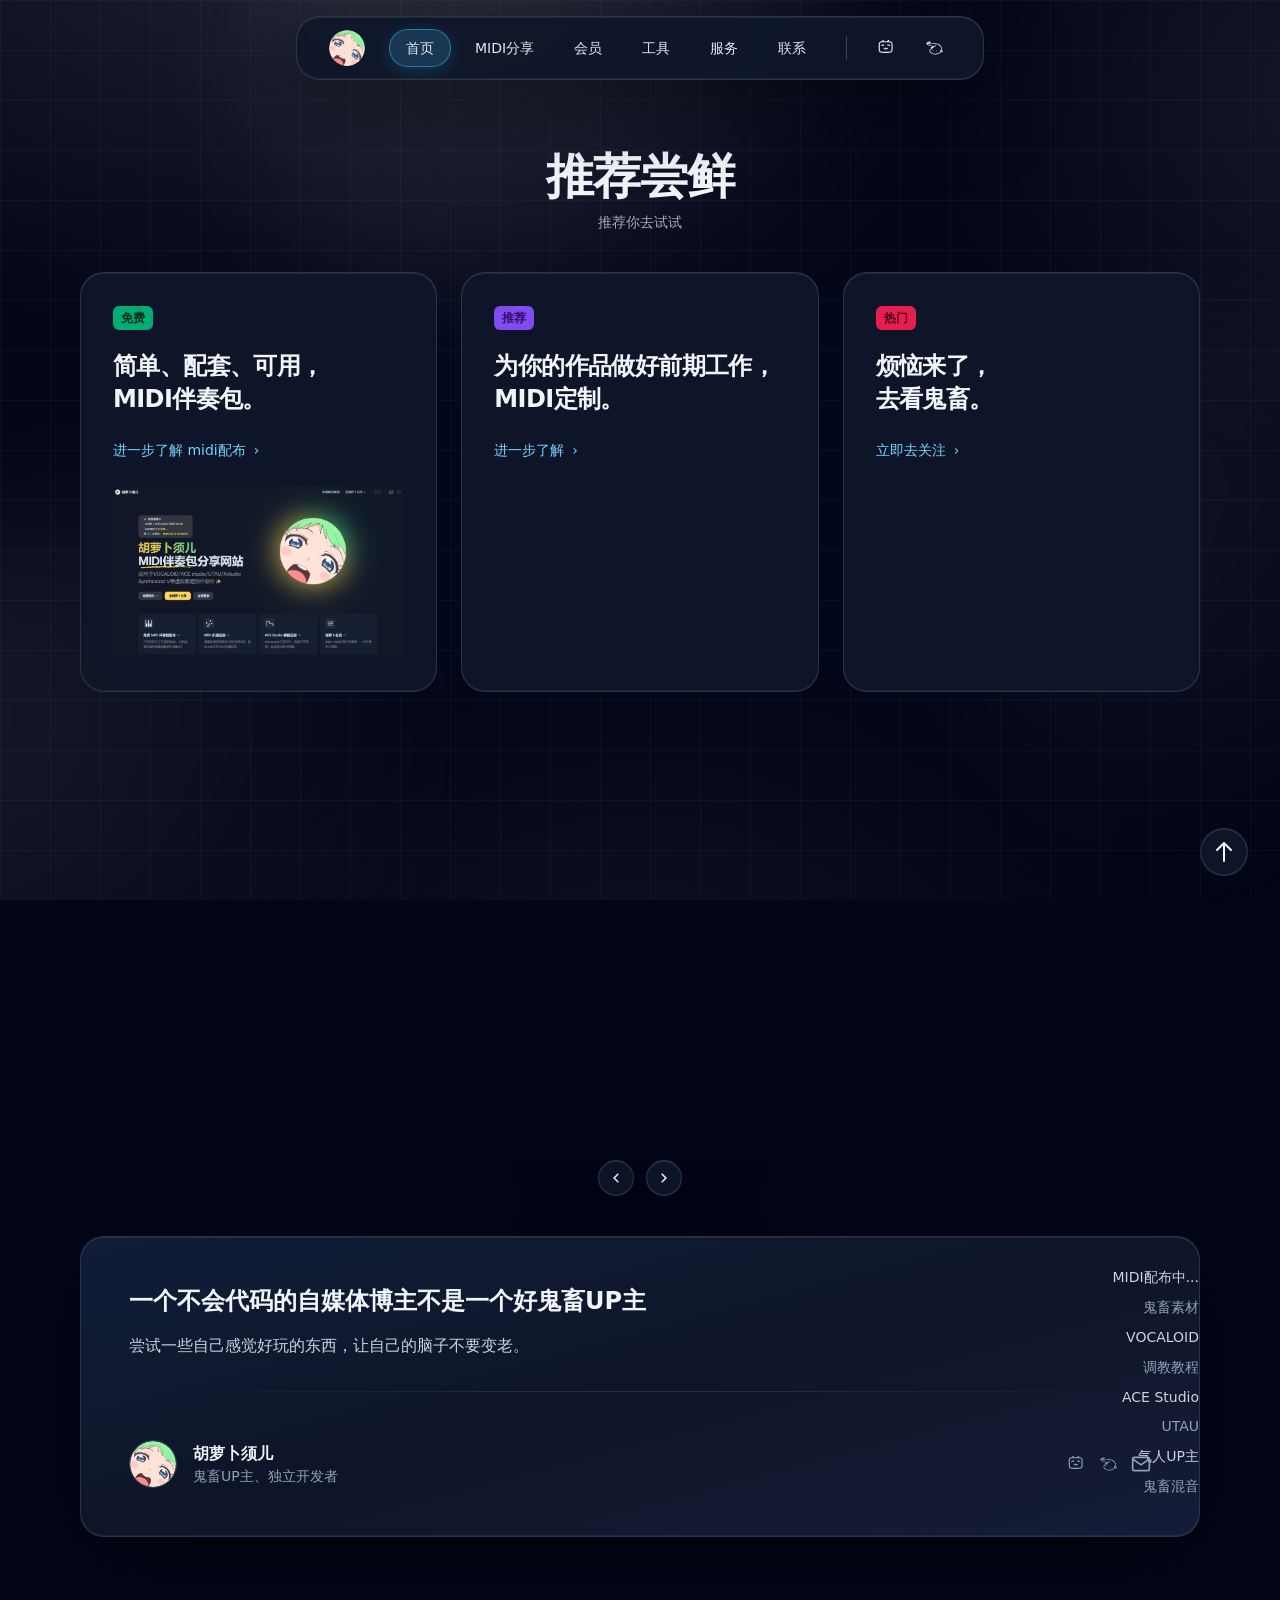
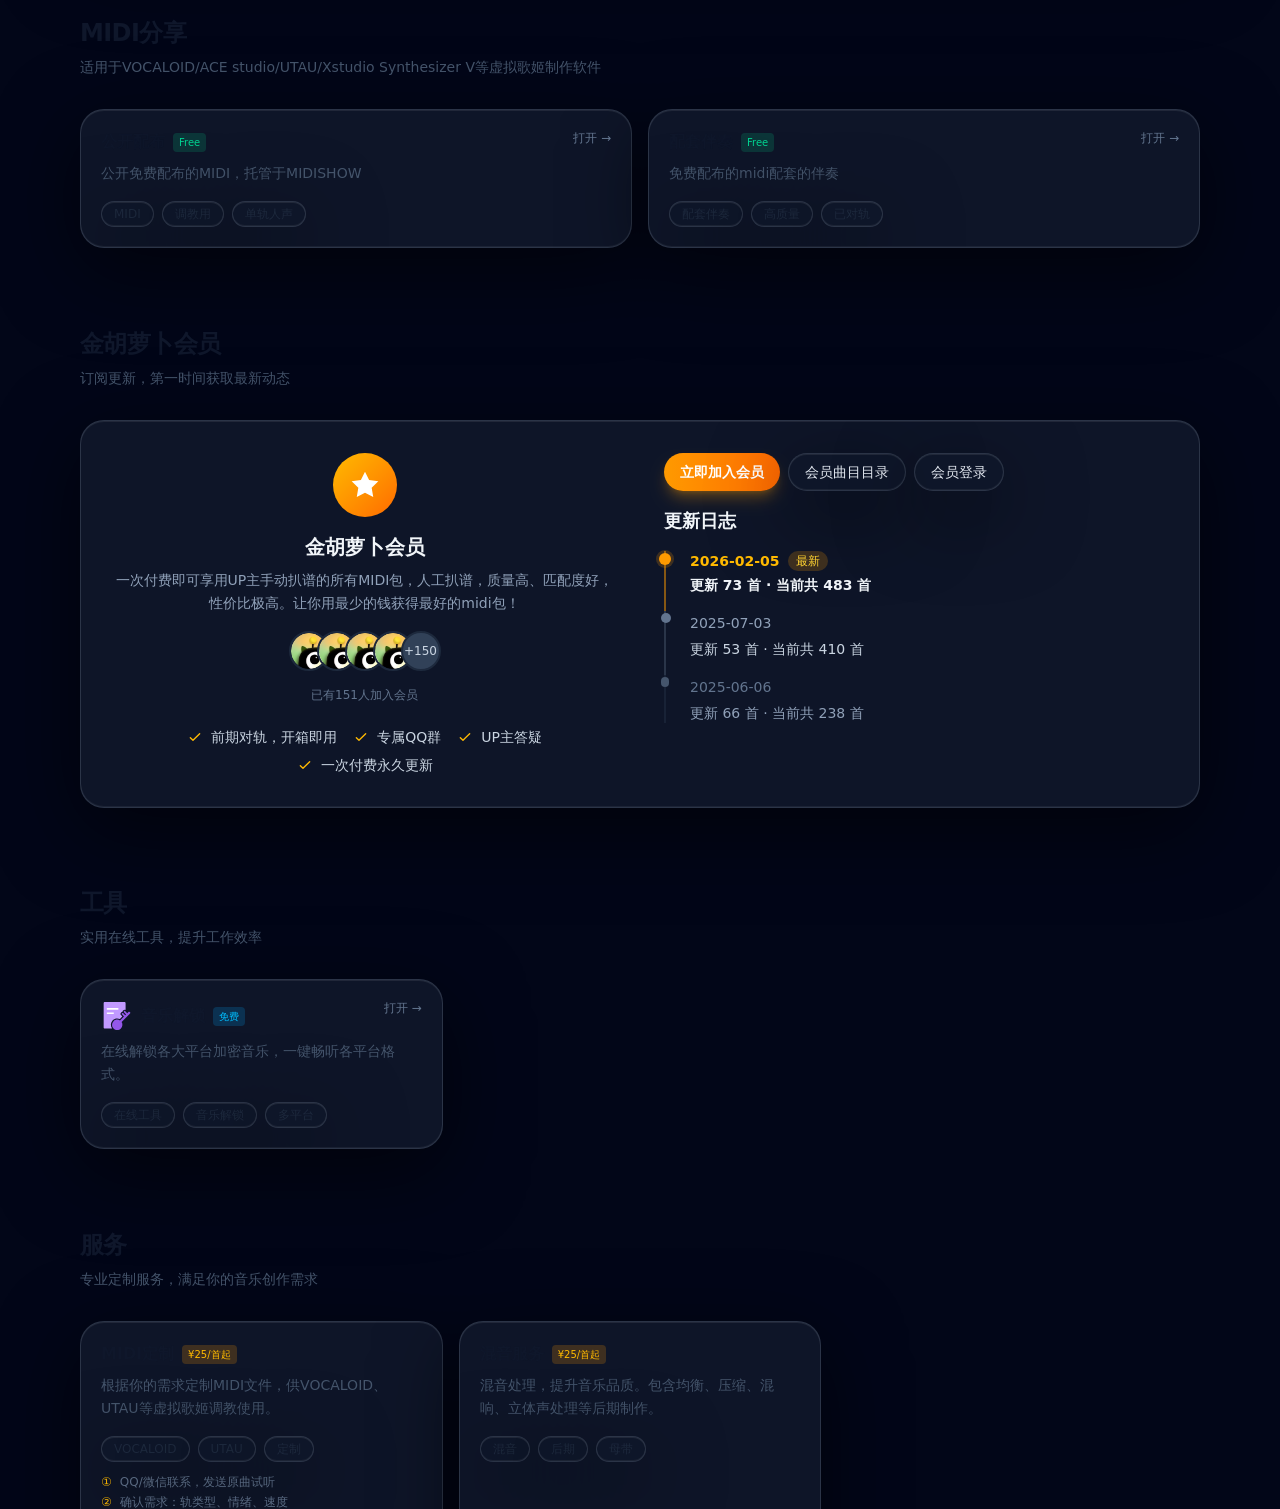
==== commit 69606abe: "更新完善" ====
--- a/index.html
+++ b/index.html
@@ -3,7 +3,7 @@
   <head>
     <meta charset="UTF-8" />
     <meta name="viewport" content="width=device-width, initial-scale=1.0" />
-    <link rel="icon" type="image/webp" href="./assets/icon-Dj4gUMVs.webp" />
+    <link rel="icon" type="image/webp" href="./img/icon.webp" />
     <link rel="manifest" href="./assets/manifest-BZllXaE9.json" />
     <meta name="theme-color" content="#0B1220" />
     <meta name="description" content="胡萝卜须儿的个人作品集网站，展示项目、技能和联系方式" />
@@ -20,9 +20,9 @@
     <meta name="twitter:image" content="./img/cover.webp" />
     <meta name="author" content="胡萝卜须儿" />
     <title>胡萝卜须儿 - 个人作品集</title>
-    <script type="module" crossorigin src="./assets/index-i7sqvJF5.js"></script>
+    <script type="module" crossorigin src="./assets/index-L389sAp6.js"></script>
     <link rel="modulepreload" crossorigin href="./assets/vendor-yfL0ty4i.js">
-    <link rel="stylesheet" crossorigin href="./assets/index-DOL3iNUb.css">
+    <link rel="stylesheet" crossorigin href="./assets/index-D3LVlnoc.css">
   </head>
   <body class="bg-slate-950 text-slate-100">
     <div id="root"></div>
--- a/assets/index-D3LVlnoc.css
+++ b/assets/index-D3LVlnoc.css
@@ -0,0 +1 @@
+/*! tailwindcss v4.2.2 | MIT License | https://tailwindcss.com */@layer properties{@supports ((-webkit-hyphens:none) and (not (margin-trim:inline))) or ((-moz-orient:inline) and (not (color:rgb(from red r g b)))){*,:before,:after,::backdrop{--tw-translate-x:0;--tw-translate-y:0;--tw-translate-z:0;--tw-rotate-x:initial;--tw-rotate-y:initial;--tw-rotate-z:initial;--tw-skew-x:initial;--tw-skew-y:initial;--tw-space-y-reverse:0;--tw-space-x-reverse:0;--tw-border-style:solid;--tw-gradient-position:initial;--tw-gradient-from:#0000;--tw-gradient-via:#0000;--tw-gradient-to:#0000;--tw-gradient-stops:initial;--tw-gradient-via-stops:initial;--tw-gradient-from-position:0%;--tw-gradient-via-position:50%;--tw-gradient-to-position:100%;--tw-leading:initial;--tw-font-weight:initial;--tw-tracking:initial;--tw-shadow:0 0 #0000;--tw-shadow-color:initial;--tw-shadow-alpha:100%;--tw-inset-shadow:0 0 #0000;--tw-inset-shadow-color:initial;--tw-inset-shadow-alpha:100%;--tw-ring-color:initial;--tw-ring-shadow:0 0 #0000;--tw-inset-ring-color:initial;--tw-inset-ring-shadow:0 0 #0000;--tw-ring-inset:initial;--tw-ring-offset-width:0px;--tw-ring-offset-color:#fff;--tw-ring-offset-shadow:0 0 #0000;--tw-blur:initial;--tw-brightness:initial;--tw-contrast:initial;--tw-grayscale:initial;--tw-hue-rotate:initial;--tw-invert:initial;--tw-opacity:initial;--tw-saturate:initial;--tw-sepia:initial;--tw-drop-shadow:initial;--tw-drop-shadow-color:initial;--tw-drop-shadow-alpha:100%;--tw-drop-shadow-size:initial;--tw-backdrop-blur:initial;--tw-backdrop-brightness:initial;--tw-backdrop-contrast:initial;--tw-backdrop-grayscale:initial;--tw-backdrop-hue-rotate:initial;--tw-backdrop-invert:initial;--tw-backdrop-opacity:initial;--tw-backdrop-saturate:initial;--tw-backdrop-sepia:initial;--tw-duration:initial;--tw-ease:initial;--tw-scale-x:1;--tw-scale-y:1;--tw-scale-z:1}}}@layer theme{:root,:host{--font-sans:ui-sans-serif, system-ui, sans-serif, "Apple Color Emoji", "Segoe UI Emoji", "Segoe UI Symbol", "Noto Color Emoji";--font-mono:ui-monospace, SFMono-Regular, Menlo, Monaco, Consolas, "Liberation Mono", "Courier New", monospace;--color-red-300:oklch(80.8% .114 19.571);--color-red-400:oklch(70.4% .191 22.216);--color-red-500:oklch(63.7% .237 25.331);--color-orange-400:oklch(75% .183 55.934);--color-orange-500:oklch(70.5% .213 47.604);--color-amber-300:oklch(87.9% .169 91.605);--color-amber-400:oklch(82.8% .189 84.429);--color-amber-500:oklch(76.9% .188 70.08);--color-green-500:oklch(72.3% .219 149.579);--color-emerald-400:oklch(76.5% .177 163.223);--color-emerald-500:oklch(69.6% .17 162.48);--color-emerald-950:oklch(26.2% .051 172.552);--color-cyan-500:oklch(71.5% .143 215.221);--color-sky-200:oklch(90.1% .058 230.902);--color-sky-300:oklch(82.8% .111 230.318);--color-sky-400:oklch(74.6% .16 232.661);--color-sky-500:oklch(68.5% .169 237.323);--color-blue-300:oklch(80.9% .105 251.813);--color-blue-400:oklch(70.7% .165 254.624);--color-blue-500:oklch(62.3% .214 259.815);--color-indigo-400:oklch(67.3% .182 276.935);--color-violet-500:oklch(60.6% .25 292.717);--color-violet-950:oklch(28.3% .141 291.089);--color-purple-500:oklch(62.7% .265 303.9);--color-rose-500:oklch(64.5% .246 16.439);--color-rose-950:oklch(27.1% .105 12.094);--color-slate-100:oklch(96.8% .007 247.896);--color-slate-200:oklch(92.9% .013 255.508);--color-slate-300:oklch(86.9% .022 252.894);--color-slate-400:oklch(70.4% .04 256.788);--color-slate-500:oklch(55.4% .046 257.417);--color-slate-600:oklch(44.6% .043 257.281);--color-slate-700:oklch(37.2% .044 257.287);--color-slate-800:oklch(27.9% .041 260.031);--color-slate-900:oklch(20.8% .042 265.755);--color-slate-950:oklch(12.9% .042 264.695);--color-black:#000;--color-white:#fff;--spacing:.25rem;--container-sm:24rem;--container-md:28rem;--container-6xl:72rem;--text-xs:.75rem;--text-xs--line-height:calc(1 / .75);--text-sm:.875rem;--text-sm--line-height:calc(1.25 / .875);--text-base:1rem;--text-base--line-height: 1.5 ;--text-lg:1.125rem;--text-lg--line-height:calc(1.75 / 1.125);--text-xl:1.25rem;--text-xl--line-height:calc(1.75 / 1.25);--text-2xl:1.5rem;--text-2xl--line-height:calc(2 / 1.5);--text-4xl:2.25rem;--text-4xl--line-height:calc(2.5 / 2.25);--text-5xl:3rem;--text-5xl--line-height:1;--font-weight-normal:400;--font-weight-medium:500;--font-weight-semibold:600;--font-weight-bold:700;--tracking-tight:-.025em;--leading-snug:1.375;--leading-relaxed:1.625;--radius-md:.375rem;--radius-lg:.5rem;--radius-xl:.75rem;--radius-2xl:1rem;--blur-sm:8px;--blur-3xl:64px;--default-transition-duration:.15s;--default-transition-timing-function:cubic-bezier(.4, 0, .2, 1);--default-font-family:var(--font-sans);--default-mono-font-family:var(--font-mono);--radius-glass:24px}}@layer base{*,:after,:before,::backdrop{box-sizing:border-box;border:0 solid;margin:0;padding:0}::file-selector-button{box-sizing:border-box;border:0 solid;margin:0;padding:0}html,:host{-webkit-text-size-adjust:100%;-moz-tab-size:4;-o-tab-size:4;tab-size:4;line-height:1.5;font-family:var(--default-font-family,ui-sans-serif, system-ui, sans-serif, "Apple Color Emoji", "Segoe UI Emoji", "Segoe UI Symbol", "Noto Color Emoji");font-feature-settings:var(--default-font-feature-settings,normal);font-variation-settings:var(--default-font-variation-settings,normal);-webkit-tap-highlight-color:transparent}hr{height:0;color:inherit;border-top-width:1px}abbr:where([title]){-webkit-text-decoration:underline dotted;text-decoration:underline dotted}h1,h2,h3,h4,h5,h6{font-size:inherit;font-weight:inherit}a{color:inherit;-webkit-text-decoration:inherit;text-decoration:inherit}b,strong{font-weight:bolder}code,kbd,samp,pre{font-family:var(--default-mono-font-family,ui-monospace, SFMono-Regular, Menlo, Monaco, Consolas, "Liberation Mono", "Courier New", monospace);font-feature-settings:var(--default-mono-font-feature-settings,normal);font-variation-settings:var(--default-mono-font-variation-settings,normal);font-size:1em}small{font-size:80%}sub,sup{vertical-align:baseline;font-size:75%;line-height:0;position:relative}sub{bottom:-.25em}sup{top:-.5em}table{text-indent:0;border-color:inherit;border-collapse:collapse}:-moz-focusring{outline:auto}progress{vertical-align:baseline}summary{display:list-item}ol,ul,menu{list-style:none}img,svg,video,canvas,audio,iframe,embed,object{vertical-align:middle;display:block}img,video{max-width:100%;height:auto}button,input,select,optgroup,textarea{font:inherit;font-feature-settings:inherit;font-variation-settings:inherit;letter-spacing:inherit;color:inherit;opacity:1;background-color:#0000;border-radius:0}::file-selector-button{font:inherit;font-feature-settings:inherit;font-variation-settings:inherit;letter-spacing:inherit;color:inherit;opacity:1;background-color:#0000;border-radius:0}:where(select:is([multiple],[size])) optgroup{font-weight:bolder}:where(select:is([multiple],[size])) optgroup option{padding-inline-start:20px}::file-selector-button{margin-inline-end:4px}::-moz-placeholder{opacity:1}::placeholder{opacity:1}@supports (not (-webkit-appearance:-apple-pay-button)) or (contain-intrinsic-size:1px){::-moz-placeholder{color:currentColor}::placeholder{color:currentColor}@supports (color:color-mix(in lab,red,red)){::-moz-placeholder{color:color-mix(in oklab,currentcolor 50%,transparent)}::placeholder{color:color-mix(in oklab,currentcolor 50%,transparent)}}}textarea{resize:vertical}::-webkit-search-decoration{-webkit-appearance:none}::-webkit-date-and-time-value{min-height:1lh;text-align:inherit}::-webkit-datetime-edit{display:inline-flex}::-webkit-datetime-edit-fields-wrapper{padding:0}::-webkit-datetime-edit{padding-block:0}::-webkit-datetime-edit-year-field{padding-block:0}::-webkit-datetime-edit-month-field{padding-block:0}::-webkit-datetime-edit-day-field{padding-block:0}::-webkit-datetime-edit-hour-field{padding-block:0}::-webkit-datetime-edit-minute-field{padding-block:0}::-webkit-datetime-edit-second-field{padding-block:0}::-webkit-datetime-edit-millisecond-field{padding-block:0}::-webkit-datetime-edit-meridiem-field{padding-block:0}::-webkit-calendar-picker-indicator{line-height:1}:-moz-ui-invalid{box-shadow:none}button,input:where([type=button],[type=reset],[type=submit]){-webkit-appearance:button;-moz-appearance:button;appearance:button}::file-selector-button{-webkit-appearance:button;-moz-appearance:button;appearance:button}::-webkit-inner-spin-button{height:auto}::-webkit-outer-spin-button{height:auto}[hidden]:where(:not([hidden=until-found])){display:none!important}}@layer components;@layer utilities{.pointer-events-none{pointer-events:none}.visible{visibility:visible}.absolute{position:absolute}.fixed{position:fixed}.relative{position:relative}.static{position:static}.sticky{position:sticky}.inset-0{inset:calc(var(--spacing) * 0)}.start{inset-inline-start:var(--spacing)}.end{inset-inline-end:var(--spacing)}.top-0{top:calc(var(--spacing) * 0)}.top-0\.5{top:calc(var(--spacing) * .5)}.top-1\/3{top:33.3333%}.top-4{top:calc(var(--spacing) * 4)}.top-\[-96px\]{top:-96px}.top-\[-320px\]{top:-320px}.top-\[10\%\]{top:10%}.top-\[20\%\]{top:20%}.top-\[30\%\]{top:30%}.top-\[40\%\]{top:40%}.top-\[50\%\]{top:50%}.top-\[60\%\]{top:60%}.top-\[60px\]{top:60px}.top-\[70\%\]{top:70%}.top-\[80\%\]{top:80%}.-right-72{right:calc(var(--spacing) * -72)}.right-0{right:calc(var(--spacing) * 0)}.right-4{right:calc(var(--spacing) * 4)}.right-8{right:calc(var(--spacing) * 8)}.bottom-6{bottom:calc(var(--spacing) * 6)}.bottom-\[-360px\]{bottom:-360px}.-left-\[5px\]{left:-5px}.-left-\[7px\]{left:-7px}.left-0{left:calc(var(--spacing) * 0)}.left-1\/2{left:50%}.left-\[-260px\]{left:-260px}.-z-10{z-index:-10}.z-10{z-index:10}.z-20{z-index:20}.z-50{z-index:50}.container{width:100%}@media(min-width:40rem){.container{max-width:40rem}}@media(min-width:48rem){.container{max-width:48rem}}@media(min-width:64rem){.container{max-width:64rem}}@media(min-width:80rem){.container{max-width:80rem}}@media(min-width:96rem){.container{max-width:96rem}}.m-416{margin:calc(var(--spacing) * 416)}.mx-auto{margin-inline:auto}.mt-2{margin-top:calc(var(--spacing) * 2)}.mt-3{margin-top:calc(var(--spacing) * 3)}.mt-4{margin-top:calc(var(--spacing) * 4)}.mt-10{margin-top:calc(var(--spacing) * 10)}.mt-auto{margin-top:auto}.mb-1{margin-bottom:calc(var(--spacing) * 1)}.mb-2{margin-bottom:calc(var(--spacing) * 2)}.mb-3{margin-bottom:calc(var(--spacing) * 3)}.mb-4{margin-bottom:calc(var(--spacing) * 4)}.mb-6{margin-bottom:calc(var(--spacing) * 6)}.mb-8{margin-bottom:calc(var(--spacing) * 8)}.block{display:block}.flex{display:flex}.grid{display:grid}.hidden{display:none}.inline{display:inline}.inline-block{display:inline-block}.inline-flex{display:inline-flex}.table{display:table}.h-2\.5{height:calc(var(--spacing) * 2.5)}.h-3{height:calc(var(--spacing) * 3)}.h-4{height:calc(var(--spacing) * 4)}.h-5{height:calc(var(--spacing) * 5)}.h-6{height:calc(var(--spacing) * 6)}.h-8{height:calc(var(--spacing) * 8)}.h-9{height:calc(var(--spacing) * 9)}.h-10{height:calc(var(--spacing) * 10)}.h-12{height:calc(var(--spacing) * 12)}.h-16{height:calc(var(--spacing) * 16)}.h-\[300px\]{height:300px}.h-\[420px\]{height:420px}.h-\[620px\]{height:620px}.h-\[780px\]{height:780px}.h-px{height:1px}.max-h-\[140px\]{max-height:140px}.max-h-\[220px\]{max-height:220px}.min-h-dvh{min-height:100dvh}.w-2{width:calc(var(--spacing) * 2)}.w-2\.5{width:calc(var(--spacing) * 2.5)}.w-3{width:calc(var(--spacing) * 3)}.w-4{width:calc(var(--spacing) * 4)}.w-5{width:calc(var(--spacing) * 5)}.w-6{width:calc(var(--spacing) * 6)}.w-8{width:calc(var(--spacing) * 8)}.w-9{width:calc(var(--spacing) * 9)}.w-10{width:calc(var(--spacing) * 10)}.w-12{width:calc(var(--spacing) * 12)}.w-16{width:calc(var(--spacing) * 16)}.w-\[620px\]{width:620px}.w-\[780px\]{width:780px}.w-auto{width:auto}.w-full{width:100%}.w-px{width:1px}.max-w-6xl{max-width:var(--container-6xl)}.max-w-md{max-width:var(--container-md)}.max-w-sm{max-width:var(--container-sm)}.flex-1{flex:1}.flex-shrink-0,.shrink-0{flex-shrink:0}.-translate-x-1\/2{--tw-translate-x: -50% ;translate:var(--tw-translate-x) var(--tw-translate-y)}.transform{transform:var(--tw-rotate-x,) var(--tw-rotate-y,) var(--tw-rotate-z,) var(--tw-skew-x,) var(--tw-skew-y,)}.resize{resize:both}.grid-cols-1{grid-template-columns:repeat(1,minmax(0,1fr))}.grid-cols-2{grid-template-columns:repeat(2,minmax(0,1fr))}.flex-col{flex-direction:column}.flex-wrap{flex-wrap:wrap}.items-center{align-items:center}.items-end{align-items:flex-end}.items-start{align-items:flex-start}.justify-between{justify-content:space-between}.justify-center{justify-content:center}.gap-1{gap:calc(var(--spacing) * 1)}.gap-2{gap:calc(var(--spacing) * 2)}.gap-3{gap:calc(var(--spacing) * 3)}.gap-4{gap:calc(var(--spacing) * 4)}.gap-6{gap:calc(var(--spacing) * 6)}.gap-8{gap:calc(var(--spacing) * 8)}:where(.space-y-1>:not(:last-child)){--tw-space-y-reverse:0;margin-block-start:calc(calc(var(--spacing) * 1) * var(--tw-space-y-reverse));margin-block-end:calc(calc(var(--spacing) * 1) * calc(1 - var(--tw-space-y-reverse)))}:where(.space-y-2>:not(:last-child)){--tw-space-y-reverse:0;margin-block-start:calc(calc(var(--spacing) * 2) * var(--tw-space-y-reverse));margin-block-end:calc(calc(var(--spacing) * 2) * calc(1 - var(--tw-space-y-reverse)))}:where(.space-y-3>:not(:last-child)){--tw-space-y-reverse:0;margin-block-start:calc(calc(var(--spacing) * 3) * var(--tw-space-y-reverse));margin-block-end:calc(calc(var(--spacing) * 3) * calc(1 - var(--tw-space-y-reverse)))}:where(.space-y-4>:not(:last-child)){--tw-space-y-reverse:0;margin-block-start:calc(calc(var(--spacing) * 4) * var(--tw-space-y-reverse));margin-block-end:calc(calc(var(--spacing) * 4) * calc(1 - var(--tw-space-y-reverse)))}:where(.space-y-8>:not(:last-child)){--tw-space-y-reverse:0;margin-block-start:calc(calc(var(--spacing) * 8) * var(--tw-space-y-reverse));margin-block-end:calc(calc(var(--spacing) * 8) * calc(1 - var(--tw-space-y-reverse)))}.gap-x-4{-moz-column-gap:calc(var(--spacing) * 4);column-gap:calc(var(--spacing) * 4)}:where(.-space-x-3>:not(:last-child)){--tw-space-x-reverse:0;margin-inline-start:calc(calc(var(--spacing) * -3) * var(--tw-space-x-reverse));margin-inline-end:calc(calc(var(--spacing) * -3) * calc(1 - var(--tw-space-x-reverse)))}.gap-y-2{row-gap:calc(var(--spacing) * 2)}.overflow-hidden{overflow:hidden}.rounded{border-radius:.25rem}.rounded-2xl{border-radius:var(--radius-2xl)}.rounded-full{border-radius:3.40282e38px}.rounded-lg{border-radius:var(--radius-lg)}.rounded-md{border-radius:var(--radius-md)}.rounded-xl{border-radius:var(--radius-xl)}.border{border-style:var(--tw-border-style);border-width:1px}.border-2{border-style:var(--tw-border-style);border-width:2px}.border-t{border-top-style:var(--tw-border-style);border-top-width:1px}.border-l-2{border-left-style:var(--tw-border-style);border-left-width:2px}.border-amber-500\/20{border-color:#f99c0033}@supports (color:color-mix(in lab,red,red)){.border-amber-500\/20{border-color:color-mix(in oklab,var(--color-amber-500) 20%,transparent)}}.border-amber-500\/50{border-color:#f99c0080}@supports (color:color-mix(in lab,red,red)){.border-amber-500\/50{border-color:color-mix(in oklab,var(--color-amber-500) 50%,transparent)}}.border-red-500\/30{border-color:#fb2c364d}@supports (color:color-mix(in lab,red,red)){.border-red-500\/30{border-color:color-mix(in oklab,var(--color-red-500) 30%,transparent)}}.border-slate-200\/70{border-color:#e2e8f0b3}@supports (color:color-mix(in lab,red,red)){.border-slate-200\/70{border-color:color-mix(in oklab,var(--color-slate-200) 70%,transparent)}}.border-slate-400\/30{border-color:#90a1b94d}@supports (color:color-mix(in lab,red,red)){.border-slate-400\/30{border-color:color-mix(in oklab,var(--color-slate-400) 30%,transparent)}}.border-slate-600\/30{border-color:#45556c4d}@supports (color:color-mix(in lab,red,red)){.border-slate-600\/30{border-color:color-mix(in oklab,var(--color-slate-600) 30%,transparent)}}.border-slate-600\/50{border-color:#45556c80}@supports (color:color-mix(in lab,red,red)){.border-slate-600\/50{border-color:color-mix(in oklab,var(--color-slate-600) 50%,transparent)}}.border-slate-700\/30{border-color:#3141584d}@supports (color:color-mix(in lab,red,red)){.border-slate-700\/30{border-color:color-mix(in oklab,var(--color-slate-700) 30%,transparent)}}.border-slate-800{border-color:var(--color-slate-800)}.border-white\/10{border-color:#ffffff1a}@supports (color:color-mix(in lab,red,red)){.border-white\/10{border-color:color-mix(in oklab,var(--color-white) 10%,transparent)}}.bg-amber-500{background-color:var(--color-amber-500)}.bg-amber-500\/10{background-color:#f99c001a}@supports (color:color-mix(in lab,red,red)){.bg-amber-500\/10{background-color:color-mix(in oklab,var(--color-amber-500) 10%,transparent)}}.bg-amber-500\/20{background-color:#f99c0033}@supports (color:color-mix(in lab,red,red)){.bg-amber-500\/20{background-color:color-mix(in oklab,var(--color-amber-500) 20%,transparent)}}.bg-black\/60{background-color:#0009}@supports (color:color-mix(in lab,red,red)){.bg-black\/60{background-color:color-mix(in oklab,var(--color-black) 60%,transparent)}}.bg-blue-500\/20{background-color:#3080ff33}@supports (color:color-mix(in lab,red,red)){.bg-blue-500\/20{background-color:color-mix(in oklab,var(--color-blue-500) 20%,transparent)}}.bg-emerald-500\/20{background-color:#00bb7f33}@supports (color:color-mix(in lab,red,red)){.bg-emerald-500\/20{background-color:color-mix(in oklab,var(--color-emerald-500) 20%,transparent)}}.bg-emerald-500\/90{background-color:#00bb7fe6}@supports (color:color-mix(in lab,red,red)){.bg-emerald-500\/90{background-color:color-mix(in oklab,var(--color-emerald-500) 90%,transparent)}}.bg-red-500\/20{background-color:#fb2c3633}@supports (color:color-mix(in lab,red,red)){.bg-red-500\/20{background-color:color-mix(in oklab,var(--color-red-500) 20%,transparent)}}.bg-rose-500\/90{background-color:#ff2357e6}@supports (color:color-mix(in lab,red,red)){.bg-rose-500\/90{background-color:color-mix(in oklab,var(--color-rose-500) 90%,transparent)}}.bg-sky-500\/20{background-color:#00a5ef33}@supports (color:color-mix(in lab,red,red)){.bg-sky-500\/20{background-color:color-mix(in oklab,var(--color-sky-500) 20%,transparent)}}.bg-slate-500{background-color:var(--color-slate-500)}.bg-slate-600{background-color:var(--color-slate-600)}.bg-slate-700{background-color:var(--color-slate-700)}.bg-slate-950{background-color:var(--color-slate-950)}.bg-violet-500\/90{background-color:#8d54ffe6}@supports (color:color-mix(in lab,red,red)){.bg-violet-500\/90{background-color:color-mix(in oklab,var(--color-violet-500) 90%,transparent)}}.bg-white\/20{background-color:#fff3}@supports (color:color-mix(in lab,red,red)){.bg-white\/20{background-color:color-mix(in oklab,var(--color-white) 20%,transparent)}}.bg-gradient-to-br{--tw-gradient-position:to bottom right in oklab;background-image:linear-gradient(var(--tw-gradient-stops))}.bg-gradient-to-r{--tw-gradient-position:to right in oklab;background-image:linear-gradient(var(--tw-gradient-stops))}.bg-gradient-to-tl{--tw-gradient-position:to top left in oklab;background-image:linear-gradient(var(--tw-gradient-stops))}.bg-\[linear-gradient\(rgba\(255\,255\,255\,0\.03\)_1px\,transparent_1px\)\,linear-gradient\(90deg\,rgba\(255\,255\,255\,0\.03\)_1px\,transparent_1px\)\]{background-image:linear-gradient(#ffffff08 1px,#0000 1px),linear-gradient(90deg,#ffffff08 1px,#0000 1px)}.bg-\[radial-gradient\(1200px_800px_at_20\%_-10\%\,rgba\(255\,255\,255\,0\.10\)\,rgba\(0\,0\,0\,0\)_55\%\)\,radial-gradient\(900px_700px_at_110\%_10\%\,rgba\(255\,255\,255\,0\.08\)\,rgba\(0\,0\,0\,0\)_55\%\)\,radial-gradient\(800px_700px_at_50\%_120\%\,rgba\(255\,255\,255\,0\.06\)\,rgba\(0\,0\,0\,0\)_60\%\)\]{background-image:radial-gradient(1200px 800px at 20% -10%,#ffffff1a,#0000 55%),radial-gradient(900px 700px at 110% 10%,#ffffff14,#0000 55%),radial-gradient(800px 700px at 50% 120%,#ffffff0f,#0000 60%)}.bg-\[radial-gradient\(circle_at_30\%_30\%\,rgba\(255\,255\,255\,0\.06\)\,rgba\(255\,255\,255\,0\)_65\%\)\]{background-image:radial-gradient(circle at 30% 30%,#ffffff0f,#fff0 65%)}.bg-\[radial-gradient\(circle_at_30\%_30\%\,rgba\(255\,255\,255\,0\.08\)\,rgba\(255\,255\,255\,0\)_65\%\)\]{background-image:radial-gradient(circle at 30% 30%,#ffffff14,#fff0 65%)}.bg-\[radial-gradient\(circle_at_30\%_30\%\,rgba\(255\,255\,255\,0\.12\)\,rgba\(255\,255\,255\,0\)_65\%\)\]{background-image:radial-gradient(circle at 30% 30%,#ffffff1f,#fff0 65%)}.from-amber-400{--tw-gradient-from:var(--color-amber-400);--tw-gradient-stops:var(--tw-gradient-via-stops,var(--tw-gradient-position), var(--tw-gradient-from) var(--tw-gradient-from-position), var(--tw-gradient-to) var(--tw-gradient-to-position))}.from-amber-500{--tw-gradient-from:var(--color-amber-500);--tw-gradient-stops:var(--tw-gradient-via-stops,var(--tw-gradient-position), var(--tw-gradient-from) var(--tw-gradient-from-position), var(--tw-gradient-to) var(--tw-gradient-to-position))}.from-blue-500\/5{--tw-gradient-from:#3080ff0d}@supports (color:color-mix(in lab,red,red)){.from-blue-500\/5{--tw-gradient-from:color-mix(in oklab, var(--color-blue-500) 5%, transparent)}}.from-blue-500\/5{--tw-gradient-stops:var(--tw-gradient-via-stops,var(--tw-gradient-position), var(--tw-gradient-from) var(--tw-gradient-from-position), var(--tw-gradient-to) var(--tw-gradient-to-position))}.from-cyan-500\/3{--tw-gradient-from:#00b7d708}@supports (color:color-mix(in lab,red,red)){.from-cyan-500\/3{--tw-gradient-from:color-mix(in oklab, var(--color-cyan-500) 3%, transparent)}}.from-cyan-500\/3{--tw-gradient-stops:var(--tw-gradient-via-stops,var(--tw-gradient-position), var(--tw-gradient-from) var(--tw-gradient-from-position), var(--tw-gradient-to) var(--tw-gradient-to-position))}.from-transparent{--tw-gradient-from:transparent;--tw-gradient-stops:var(--tw-gradient-via-stops,var(--tw-gradient-position), var(--tw-gradient-from) var(--tw-gradient-from-position), var(--tw-gradient-to) var(--tw-gradient-to-position))}.via-slate-500\/30{--tw-gradient-via:#62748e4d}@supports (color:color-mix(in lab,red,red)){.via-slate-500\/30{--tw-gradient-via:color-mix(in oklab, var(--color-slate-500) 30%, transparent)}}.via-slate-500\/30{--tw-gradient-via-stops:var(--tw-gradient-position), var(--tw-gradient-from) var(--tw-gradient-from-position), var(--tw-gradient-via) var(--tw-gradient-via-position), var(--tw-gradient-to) var(--tw-gradient-to-position);--tw-gradient-stops:var(--tw-gradient-via-stops)}.via-transparent{--tw-gradient-via:transparent;--tw-gradient-via-stops:var(--tw-gradient-position), var(--tw-gradient-from) var(--tw-gradient-from-position), var(--tw-gradient-via) var(--tw-gradient-via-position), var(--tw-gradient-to) var(--tw-gradient-to-position);--tw-gradient-stops:var(--tw-gradient-via-stops)}.to-blue-500\/3{--tw-gradient-to:#3080ff08}@supports (color:color-mix(in lab,red,red)){.to-blue-500\/3{--tw-gradient-to:color-mix(in oklab, var(--color-blue-500) 3%, transparent)}}.to-blue-500\/3{--tw-gradient-stops:var(--tw-gradient-via-stops,var(--tw-gradient-position), var(--tw-gradient-from) var(--tw-gradient-from-position), var(--tw-gradient-to) var(--tw-gradient-to-position))}.to-orange-500{--tw-gradient-to:var(--color-orange-500);--tw-gradient-stops:var(--tw-gradient-via-stops,var(--tw-gradient-position), var(--tw-gradient-from) var(--tw-gradient-from-position), var(--tw-gradient-to) var(--tw-gradient-to-position))}.to-purple-500\/5{--tw-gradient-to:#ac4bff0d}@supports (color:color-mix(in lab,red,red)){.to-purple-500\/5{--tw-gradient-to:color-mix(in oklab, var(--color-purple-500) 5%, transparent)}}.to-purple-500\/5{--tw-gradient-stops:var(--tw-gradient-via-stops,var(--tw-gradient-position), var(--tw-gradient-from) var(--tw-gradient-from-position), var(--tw-gradient-to) var(--tw-gradient-to-position))}.to-transparent{--tw-gradient-to:transparent;--tw-gradient-stops:var(--tw-gradient-via-stops,var(--tw-gradient-position), var(--tw-gradient-from) var(--tw-gradient-from-position), var(--tw-gradient-to) var(--tw-gradient-to-position))}.bg-\[size\:50px_50px\]{background-size:50px 50px}.object-contain{-o-object-fit:contain;object-fit:contain}.object-cover{-o-object-fit:cover;object-fit:cover}.p-3{padding:calc(var(--spacing) * 3)}.p-4{padding:calc(var(--spacing) * 4)}.p-5{padding:calc(var(--spacing) * 5)}.p-6{padding:calc(var(--spacing) * 6)}.p-8{padding:calc(var(--spacing) * 8)}.px-1\.5{padding-inline:calc(var(--spacing) * 1.5)}.px-2{padding-inline:calc(var(--spacing) * 2)}.px-3{padding-inline:calc(var(--spacing) * 3)}.px-4{padding-inline:calc(var(--spacing) * 4)}.px-5{padding-inline:calc(var(--spacing) * 5)}.px-8{padding-inline:calc(var(--spacing) * 8)}.py-0\.5{padding-block:calc(var(--spacing) * .5)}.py-1{padding-block:calc(var(--spacing) * 1)}.py-2{padding-block:calc(var(--spacing) * 2)}.py-3{padding-block:calc(var(--spacing) * 3)}.py-4{padding-block:calc(var(--spacing) * 4)}.py-8{padding-block:calc(var(--spacing) * 8)}.py-10{padding-block:calc(var(--spacing) * 10)}.pt-1{padding-top:calc(var(--spacing) * 1)}.pt-4{padding-top:calc(var(--spacing) * 4)}.pt-10{padding-top:calc(var(--spacing) * 10)}.pb-0{padding-bottom:calc(var(--spacing) * 0)}.pb-4{padding-bottom:calc(var(--spacing) * 4)}.pl-6{padding-left:calc(var(--spacing) * 6)}.text-center{text-align:center}.text-2xl{font-size:var(--text-2xl);line-height:var(--tw-leading,var(--text-2xl--line-height))}.text-4xl{font-size:var(--text-4xl);line-height:var(--tw-leading,var(--text-4xl--line-height))}.text-base{font-size:var(--text-base);line-height:var(--tw-leading,var(--text-base--line-height))}.text-lg{font-size:var(--text-lg);line-height:var(--tw-leading,var(--text-lg--line-height))}.text-sm{font-size:var(--text-sm);line-height:var(--tw-leading,var(--text-sm--line-height))}.text-xl{font-size:var(--text-xl);line-height:var(--tw-leading,var(--text-xl--line-height))}.text-xs{font-size:var(--text-xs);line-height:var(--tw-leading,var(--text-xs--line-height))}.text-\[10px\]{font-size:10px}.leading-relaxed{--tw-leading:var(--leading-relaxed);line-height:var(--leading-relaxed)}.leading-snug{--tw-leading:var(--leading-snug);line-height:var(--leading-snug)}.font-bold{--tw-font-weight:var(--font-weight-bold);font-weight:var(--font-weight-bold)}.font-medium{--tw-font-weight:var(--font-weight-medium);font-weight:var(--font-weight-medium)}.font-normal{--tw-font-weight:var(--font-weight-normal);font-weight:var(--font-weight-normal)}.font-semibold{--tw-font-weight:var(--font-weight-semibold);font-weight:var(--font-weight-semibold)}.tracking-tight{--tw-tracking:var(--tracking-tight);letter-spacing:var(--tracking-tight)}.whitespace-nowrap{white-space:nowrap}.whitespace-pre-line{white-space:pre-line}.text-amber-300{color:var(--color-amber-300)}.text-amber-400{color:var(--color-amber-400)}.text-blue-400{color:var(--color-blue-400)}.text-emerald-400{color:var(--color-emerald-400)}.text-emerald-950{color:var(--color-emerald-950)}.text-green-500{color:var(--color-green-500)}.text-orange-400{color:var(--color-orange-400)}.text-red-300{color:var(--color-red-300)}.text-red-400{color:var(--color-red-400)}.text-rose-950{color:var(--color-rose-950)}.text-sky-300{color:var(--color-sky-300)}.text-sky-400{color:var(--color-sky-400)}.text-slate-100{color:var(--color-slate-100)}.text-slate-200{color:var(--color-slate-200)}.text-slate-300{color:var(--color-slate-300)}.text-slate-300\/80{color:#cad5e2cc}@supports (color:color-mix(in lab,red,red)){.text-slate-300\/80{color:color-mix(in oklab,var(--color-slate-300) 80%,transparent)}}.text-slate-300\/90{color:#cad5e2e6}@supports (color:color-mix(in lab,red,red)){.text-slate-300\/90{color:color-mix(in oklab,var(--color-slate-300) 90%,transparent)}}.text-slate-400{color:var(--color-slate-400)}.text-slate-500{color:var(--color-slate-500)}.text-slate-600{color:var(--color-slate-600)}.text-slate-800{color:var(--color-slate-800)}.text-slate-900{color:var(--color-slate-900)}.text-violet-950{color:var(--color-violet-950)}.text-white{color:var(--color-white)}.opacity-40{opacity:.4}.shadow-lg{--tw-shadow:0 10px 15px -3px var(--tw-shadow-color,#0000001a), 0 4px 6px -4px var(--tw-shadow-color,#0000001a);box-shadow:var(--tw-inset-shadow),var(--tw-inset-ring-shadow),var(--tw-ring-offset-shadow),var(--tw-ring-shadow),var(--tw-shadow)}.shadow-sm{--tw-shadow:0 1px 3px 0 var(--tw-shadow-color,#0000001a), 0 1px 2px -1px var(--tw-shadow-color,#0000001a);box-shadow:var(--tw-inset-shadow),var(--tw-inset-ring-shadow),var(--tw-ring-offset-shadow),var(--tw-ring-shadow),var(--tw-shadow)}.ring-3{--tw-ring-shadow:var(--tw-ring-inset,) 0 0 0 calc(3px + var(--tw-ring-offset-width)) var(--tw-ring-color,currentcolor);box-shadow:var(--tw-inset-shadow),var(--tw-inset-ring-shadow),var(--tw-ring-offset-shadow),var(--tw-ring-shadow),var(--tw-shadow)}.shadow-amber-500\/30{--tw-shadow-color:#f99c004d}@supports (color:color-mix(in lab,red,red)){.shadow-amber-500\/30{--tw-shadow-color:color-mix(in oklab, color-mix(in oklab, var(--color-amber-500) 30%, transparent) var(--tw-shadow-alpha), transparent)}}.shadow-black\/30{--tw-shadow-color:#0000004d}@supports (color:color-mix(in lab,red,red)){.shadow-black\/30{--tw-shadow-color:color-mix(in oklab, color-mix(in oklab, var(--color-black) 30%, transparent) var(--tw-shadow-alpha), transparent)}}.ring-amber-500\/20{--tw-ring-color:#f99c0033}@supports (color:color-mix(in lab,red,red)){.ring-amber-500\/20{--tw-ring-color:color-mix(in oklab, var(--color-amber-500) 20%, transparent)}}.blur{--tw-blur:blur(8px);filter:var(--tw-blur,) var(--tw-brightness,) var(--tw-contrast,) var(--tw-grayscale,) var(--tw-hue-rotate,) var(--tw-invert,) var(--tw-saturate,) var(--tw-sepia,) var(--tw-drop-shadow,)}.blur-3xl{--tw-blur:blur(var(--blur-3xl));filter:var(--tw-blur,) var(--tw-brightness,) var(--tw-contrast,) var(--tw-grayscale,) var(--tw-hue-rotate,) var(--tw-invert,) var(--tw-saturate,) var(--tw-sepia,) var(--tw-drop-shadow,)}.filter{filter:var(--tw-blur,) var(--tw-brightness,) var(--tw-contrast,) var(--tw-grayscale,) var(--tw-hue-rotate,) var(--tw-invert,) var(--tw-saturate,) var(--tw-sepia,) var(--tw-drop-shadow,)}.backdrop-blur-sm{--tw-backdrop-blur:blur(var(--blur-sm));backdrop-filter:var(--tw-backdrop-blur,) var(--tw-backdrop-brightness,) var(--tw-backdrop-contrast,) var(--tw-backdrop-grayscale,) var(--tw-backdrop-hue-rotate,) var(--tw-backdrop-invert,) var(--tw-backdrop-opacity,) var(--tw-backdrop-saturate,) var(--tw-backdrop-sepia,)}.transition{transition-property:color,background-color,border-color,outline-color,text-decoration-color,fill,stroke,--tw-gradient-from,--tw-gradient-via,--tw-gradient-to,opacity,box-shadow,transform,translate,scale,rotate,filter,backdrop-filter,display,content-visibility,overlay,pointer-events;transition-timing-function:var(--tw-ease,var(--default-transition-timing-function));transition-duration:var(--tw-duration,var(--default-transition-duration))}.transition-all{transition-property:all;transition-timing-function:var(--tw-ease,var(--default-transition-timing-function));transition-duration:var(--tw-duration,var(--default-transition-duration))}.transition-colors{transition-property:color,background-color,border-color,outline-color,text-decoration-color,fill,stroke,--tw-gradient-from,--tw-gradient-via,--tw-gradient-to;transition-timing-function:var(--tw-ease,var(--default-transition-timing-function));transition-duration:var(--tw-duration,var(--default-transition-duration))}.transition-transform{transition-property:transform,translate,scale,rotate;transition-timing-function:var(--tw-ease,var(--default-transition-timing-function));transition-duration:var(--tw-duration,var(--default-transition-duration))}.duration-300{--tw-duration:.3s;transition-duration:.3s}.duration-500{--tw-duration:.5s;transition-duration:.5s}.ease-\[cubic-bezier\(0\.22\,1\,0\.36\,1\)\]{--tw-ease:cubic-bezier(.22,1,.36,1);transition-timing-function:cubic-bezier(.22,1,.36,1)}.select-none{-webkit-user-select:none;-moz-user-select:none;user-select:none}@media(hover:hover){.group-hover\:scale-125:is(:where(.group):hover *){--tw-scale-x:125%;--tw-scale-y:125%;--tw-scale-z:125%;scale:var(--tw-scale-x) var(--tw-scale-y)}.group-hover\:bg-slate-400:is(:where(.group):hover *){background-color:var(--color-slate-400)}.group-hover\:bg-slate-500:is(:where(.group):hover *){background-color:var(--color-slate-500)}.group-hover\:text-amber-300:is(:where(.group):hover *){color:var(--color-amber-300)}.group-hover\:text-blue-300:is(:where(.group):hover *){color:var(--color-blue-300)}.group-hover\:text-red-300:is(:where(.group):hover *){color:var(--color-red-300)}.group-hover\:text-slate-300:is(:where(.group):hover *){color:var(--color-slate-300)}.group-hover\:text-white:is(:where(.group):hover *){color:var(--color-white)}}.last\:pb-0:last-child{padding-bottom:calc(var(--spacing) * 0)}@media(hover:hover){.hover\:scale-105:hover{--tw-scale-x:105%;--tw-scale-y:105%;--tw-scale-z:105%;scale:var(--tw-scale-x) var(--tw-scale-y)}.hover\:scale-110:hover{--tw-scale-x:110%;--tw-scale-y:110%;--tw-scale-z:110%;scale:var(--tw-scale-x) var(--tw-scale-y)}.hover\:bg-white\/10:hover{background-color:#ffffff1a}@supports (color:color-mix(in lab,red,red)){.hover\:bg-white\/10:hover{background-color:color-mix(in oklab,var(--color-white) 10%,transparent)}}.hover\:from-amber-400:hover{--tw-gradient-from:var(--color-amber-400);--tw-gradient-stops:var(--tw-gradient-via-stops,var(--tw-gradient-position), var(--tw-gradient-from) var(--tw-gradient-from-position), var(--tw-gradient-to) var(--tw-gradient-to-position))}.hover\:to-orange-400:hover{--tw-gradient-to:var(--color-orange-400);--tw-gradient-stops:var(--tw-gradient-via-stops,var(--tw-gradient-position), var(--tw-gradient-from) var(--tw-gradient-from-position), var(--tw-gradient-to) var(--tw-gradient-to-position))}.hover\:text-indigo-400:hover{color:var(--color-indigo-400)}.hover\:text-orange-400:hover{color:var(--color-orange-400)}.hover\:text-sky-200:hover{color:var(--color-sky-200)}.hover\:text-sky-300:hover{color:var(--color-sky-300)}.hover\:text-sky-400:hover{color:var(--color-sky-400)}.hover\:text-slate-100:hover{color:var(--color-slate-100)}.hover\:text-slate-900:hover{color:var(--color-slate-900)}.hover\:text-white:hover{color:var(--color-white)}}@media(min-width:40rem){.sm\:flex-row{flex-direction:row}}@media(min-width:48rem){.md\:mt-5{margin-top:calc(var(--spacing) * 5)}.md\:mt-6{margin-top:calc(var(--spacing) * 6)}.md\:block{display:block}.md\:flex{display:flex}.md\:hidden{display:none}.md\:h-9{height:calc(var(--spacing) * 9)}.md\:h-\[18px\]{height:18px}.md\:w-9{width:calc(var(--spacing) * 9)}.md\:w-\[18px\]{width:18px}.md\:grid-cols-2{grid-template-columns:repeat(2,minmax(0,1fr))}.md\:grid-cols-3{grid-template-columns:repeat(3,minmax(0,1fr))}.md\:gap-6{gap:calc(var(--spacing) * 6)}.md\:gap-12{gap:calc(var(--spacing) * 12)}.md\:p-8{padding:calc(var(--spacing) * 8)}.md\:p-12{padding:calc(var(--spacing) * 12)}.md\:pt-6{padding-top:calc(var(--spacing) * 6)}.md\:pt-14{padding-top:calc(var(--spacing) * 14)}.md\:text-5xl{font-size:var(--text-5xl);line-height:var(--tw-leading,var(--text-5xl--line-height))}.md\:text-sm{font-size:var(--text-sm);line-height:var(--tw-leading,var(--text-sm--line-height))}}@media(min-width:64rem){.lg\:grid-cols-3{grid-template-columns:repeat(3,minmax(0,1fr))}}@media(prefers-color-scheme:dark){.dark\:border-slate-800\/60{border-color:#1d293d99}@supports (color:color-mix(in lab,red,red)){.dark\:border-slate-800\/60{border-color:color-mix(in oklab,var(--color-slate-800) 60%,transparent)}}.dark\:text-slate-100{color:var(--color-slate-100)}.dark\:text-slate-400{color:var(--color-slate-400)}@media(hover:hover){.dark\:hover\:text-white:hover{color:var(--color-white)}}}}@keyframes danmaku{0%{opacity:0;transform:translate(100vw)}5%{opacity:.5}95%{opacity:.5}to{opacity:0;transform:translate(-1000%)}}.animate-danmaku{animation:20s linear infinite danmaku}html{scroll-behavior:smooth;scroll-padding-top:96px}body{-webkit-font-smoothing:antialiased;-moz-osx-font-smoothing:grayscale}.glass{border-radius:var(--radius-glass);background:#0f172af2;border:.5px solid #94a3b838;position:relative;overflow:hidden;box-shadow:0 22px 80px #0000008c,inset 0 1px #ffffff14,inset 0 -1px #ffffff0f}.glass-no-glow:after{display:none!important}.glass:after{content:"";border-radius:inherit;pointer-events:none;background:radial-gradient(240px 240px at var(--lx,50%) var(--ly,30%),#fffdfd,#fff0 65%),radial-gradient(900px 240px at 20% 0%,#ffffff2e,#fff0 60%);opacity:0;will-change:opacity;padding:1px;transition:opacity .18s;position:absolute;inset:0;-webkit-mask-image:linear-gradient(#000 0 0),linear-gradient(#000 0 0);mask-image:linear-gradient(#000 0 0),linear-gradient(#000 0 0);-webkit-mask-position:0 0,0 0;mask-position:0 0,0 0;-webkit-mask-size:auto,auto;mask-size:auto,auto;-webkit-mask-repeat:repeat,repeat;mask-repeat:repeat,repeat;-webkit-mask-clip:content-box,border-box;mask-clip:content-box,border-box;-webkit-mask-origin:content-box,border-box;mask-origin:content-box,border-box;-webkit-mask-composite:xor;mask-composite:exclude;-webkit-mask-source-type:auto,auto;mask-mode:match-source,match-source}.glass:hover:after,.glass:focus-within:after{opacity:.8;box-shadow:0 0 30px #fff6,0 0 60px #fff3}.nav-floating .glass{background:#0f172af2;border:.5px solid #94a3b838}.nav-floating a{color:#e2e8f0!important}@media(prefers-reduced-motion:reduce){html{scroll-behavior:auto}.glass:before{transition:none}.glass-spotlight .glass:before{opacity:.26}}.reveal{opacity:0;filter:blur(6px);will-change:opacity,transform,filter;transition:opacity .5s,transform .65s,filter .65s;transform:translateY(10px)}.reveal.is-visible{opacity:1;filter:blur();transform:translate(0)}@media(prefers-reduced-motion:reduce){.reveal{opacity:1;filter:none;transition:none;transform:none}}.nav-floating{will-change:transform,box-shadow;transform:translate(0)}img{max-width:100%;height:auto}a{transition:color .2s,opacity .2s}a:hover{opacity:.9}button{cursor:pointer;transition:all .2s}button:disabled{cursor:not-allowed;opacity:.5}.glass{transition:box-shadow .3s,border-color .3s}.glass:hover{border-color:#fff6;box-shadow:0 28px 100px #000000a6,inset 0 1px #ffffff1f,inset 0 -1px #ffffff14}.glass.glass-featured{box-shadow:inset 0 1px #ffffff14,inset 0 -1px #ffffff0d}.glass.glass-featured:hover{border-color:#ffffff52;box-shadow:inset 0 1px #ffffff1c,inset 0 -1px #ffffff12}.glass.glass-featured:hover:after,.glass.glass-featured:focus-within:after{box-shadow:0 0 20px #ffffff38,0 0 40px #ffffff1a}@media(max-width:768px){.glass{background:#0f172af2;border:.5px solid #94a3b838}html{scroll-padding-top:80px}}@media(prefers-reduced-motion:reduce){.glass,.glass:hover{transition:none;transform:none}}.cubic-bezier-smooth{transition-timing-function:cubic-bezier(.25,.46,.45,.94)!important}.nav-floating{transition:box-shadow .3s,border-color .3s}.nav-floating.is-scrolled{transform:translateY(6px)}.nav-active{background:#38bdf833;border:1px solid #38bdf880;transition:all .4s cubic-bezier(.25,.46,.45,.94);box-shadow:0 4px 15px #38bdf833}:focus-visible{outline-offset:2px;outline:2px solid #3b82f680}.lazy-load{opacity:0;transition:opacity .3s}.lazy-load.loaded{opacity:1}@media print{.glass{box-shadow:none!important;backdrop-filter:none!important;background:#fff!important;border:1px solid #ddd!important}.glass:before,.glass:after{display:none!important}}@keyframes flow{0%,to{opacity:.5;transform:translate(0)}25%{opacity:.6;transform:translate(10px,-10px)}50%{opacity:.5;transform:translateY(10px)}75%{opacity:.6;transform:translate(-10px,-5px)}}@keyframes flow-reverse{0%,to{opacity:.3;transform:translate(0)}25%{opacity:.4;transform:translate(-8px,8px)}50%{opacity:.3;transform:translateY(-8px)}75%{opacity:.4;transform:translate(8px,5px)}}.glass-about{border-radius:var(--radius-glass);background:#0f172af2;border:1px solid #94a3b838;position:relative;overflow:hidden;box-shadow:0 22px 80px #0000008c,inset 0 1px #ffffff14,inset 0 -1px #ffffff0f}.animate-flow{animation:8s ease-in-out infinite flow}.animate-flow-reverse{animation:10s ease-in-out infinite flow-reverse}.glass-about{--lx:50%;--ly:50%}.glass-about:after{content:"";border-radius:inherit;pointer-events:none;background:radial-gradient(200px 200px at var(--lx) var(--ly),#fffc,#fff0 60%);opacity:0;will-change:opacity,box-shadow;padding:1px;transition:opacity .15s,box-shadow .15s;position:absolute;inset:0;-webkit-mask-image:linear-gradient(#000 0 0),linear-gradient(#000 0 0);mask-image:linear-gradient(#000 0 0),linear-gradient(#000 0 0);-webkit-mask-position:0 0,0 0;mask-position:0 0,0 0;-webkit-mask-size:auto,auto;mask-size:auto,auto;-webkit-mask-repeat:repeat,repeat;mask-repeat:repeat,repeat;-webkit-mask-clip:content-box,border-box;mask-clip:content-box,border-box;-webkit-mask-origin:content-box,border-box;mask-origin:content-box,border-box;-webkit-mask-composite:xor;mask-composite:exclude;-webkit-mask-source-type:auto,auto;mask-mode:match-source,match-source}.glass-about:hover:after,.glass-about:focus-within:after{opacity:.7;box-shadow:0 0 40px #ffffff80,0 0 80px #ffffff40}@property --tw-translate-x{syntax:"*";inherits:false;initial-value:0}@property --tw-translate-y{syntax:"*";inherits:false;initial-value:0}@property --tw-translate-z{syntax:"*";inherits:false;initial-value:0}@property --tw-rotate-x{syntax:"*";inherits:false}@property --tw-rotate-y{syntax:"*";inherits:false}@property --tw-rotate-z{syntax:"*";inherits:false}@property --tw-skew-x{syntax:"*";inherits:false}@property --tw-skew-y{syntax:"*";inherits:false}@property --tw-space-y-reverse{syntax:"*";inherits:false;initial-value:0}@property --tw-space-x-reverse{syntax:"*";inherits:false;initial-value:0}@property --tw-border-style{syntax:"*";inherits:false;initial-value:solid}@property --tw-gradient-position{syntax:"*";inherits:false}@property --tw-gradient-from{syntax:"<color>";inherits:false;initial-value:#0000}@property --tw-gradient-via{syntax:"<color>";inherits:false;initial-value:#0000}@property --tw-gradient-to{syntax:"<color>";inherits:false;initial-value:#0000}@property --tw-gradient-stops{syntax:"*";inherits:false}@property --tw-gradient-via-stops{syntax:"*";inherits:false}@property --tw-gradient-from-position{syntax:"<length-percentage>";inherits:false;initial-value:0%}@property --tw-gradient-via-position{syntax:"<length-percentage>";inherits:false;initial-value:50%}@property --tw-gradient-to-position{syntax:"<length-percentage>";inherits:false;initial-value:100%}@property --tw-leading{syntax:"*";inherits:false}@property --tw-font-weight{syntax:"*";inherits:false}@property --tw-tracking{syntax:"*";inherits:false}@property --tw-shadow{syntax:"*";inherits:false;initial-value:0 0 #0000}@property --tw-shadow-color{syntax:"*";inherits:false}@property --tw-shadow-alpha{syntax:"<percentage>";inherits:false;initial-value:100%}@property --tw-inset-shadow{syntax:"*";inherits:false;initial-value:0 0 #0000}@property --tw-inset-shadow-color{syntax:"*";inherits:false}@property --tw-inset-shadow-alpha{syntax:"<percentage>";inherits:false;initial-value:100%}@property --tw-ring-color{syntax:"*";inherits:false}@property --tw-ring-shadow{syntax:"*";inherits:false;initial-value:0 0 #0000}@property --tw-inset-ring-color{syntax:"*";inherits:false}@property --tw-inset-ring-shadow{syntax:"*";inherits:false;initial-value:0 0 #0000}@property --tw-ring-inset{syntax:"*";inherits:false}@property --tw-ring-offset-width{syntax:"<length>";inherits:false;initial-value:0}@property --tw-ring-offset-color{syntax:"*";inherits:false;initial-value:#fff}@property --tw-ring-offset-shadow{syntax:"*";inherits:false;initial-value:0 0 #0000}@property --tw-blur{syntax:"*";inherits:false}@property --tw-brightness{syntax:"*";inherits:false}@property --tw-contrast{syntax:"*";inherits:false}@property --tw-grayscale{syntax:"*";inherits:false}@property --tw-hue-rotate{syntax:"*";inherits:false}@property --tw-invert{syntax:"*";inherits:false}@property --tw-opacity{syntax:"*";inherits:false}@property --tw-saturate{syntax:"*";inherits:false}@property --tw-sepia{syntax:"*";inherits:false}@property --tw-drop-shadow{syntax:"*";inherits:false}@property --tw-drop-shadow-color{syntax:"*";inherits:false}@property --tw-drop-shadow-alpha{syntax:"<percentage>";inherits:false;initial-value:100%}@property --tw-drop-shadow-size{syntax:"*";inherits:false}@property --tw-backdrop-blur{syntax:"*";inherits:false}@property --tw-backdrop-brightness{syntax:"*";inherits:false}@property --tw-backdrop-contrast{syntax:"*";inherits:false}@property --tw-backdrop-grayscale{syntax:"*";inherits:false}@property --tw-backdrop-hue-rotate{syntax:"*";inherits:false}@property --tw-backdrop-invert{syntax:"*";inherits:false}@property --tw-backdrop-opacity{syntax:"*";inherits:false}@property --tw-backdrop-saturate{syntax:"*";inherits:false}@property --tw-backdrop-sepia{syntax:"*";inherits:false}@property --tw-duration{syntax:"*";inherits:false}@property --tw-ease{syntax:"*";inherits:false}@property --tw-scale-x{syntax:"*";inherits:false;initial-value:1}@property --tw-scale-y{syntax:"*";inherits:false;initial-value:1}@property --tw-scale-z{syntax:"*";inherits:false;initial-value:1}
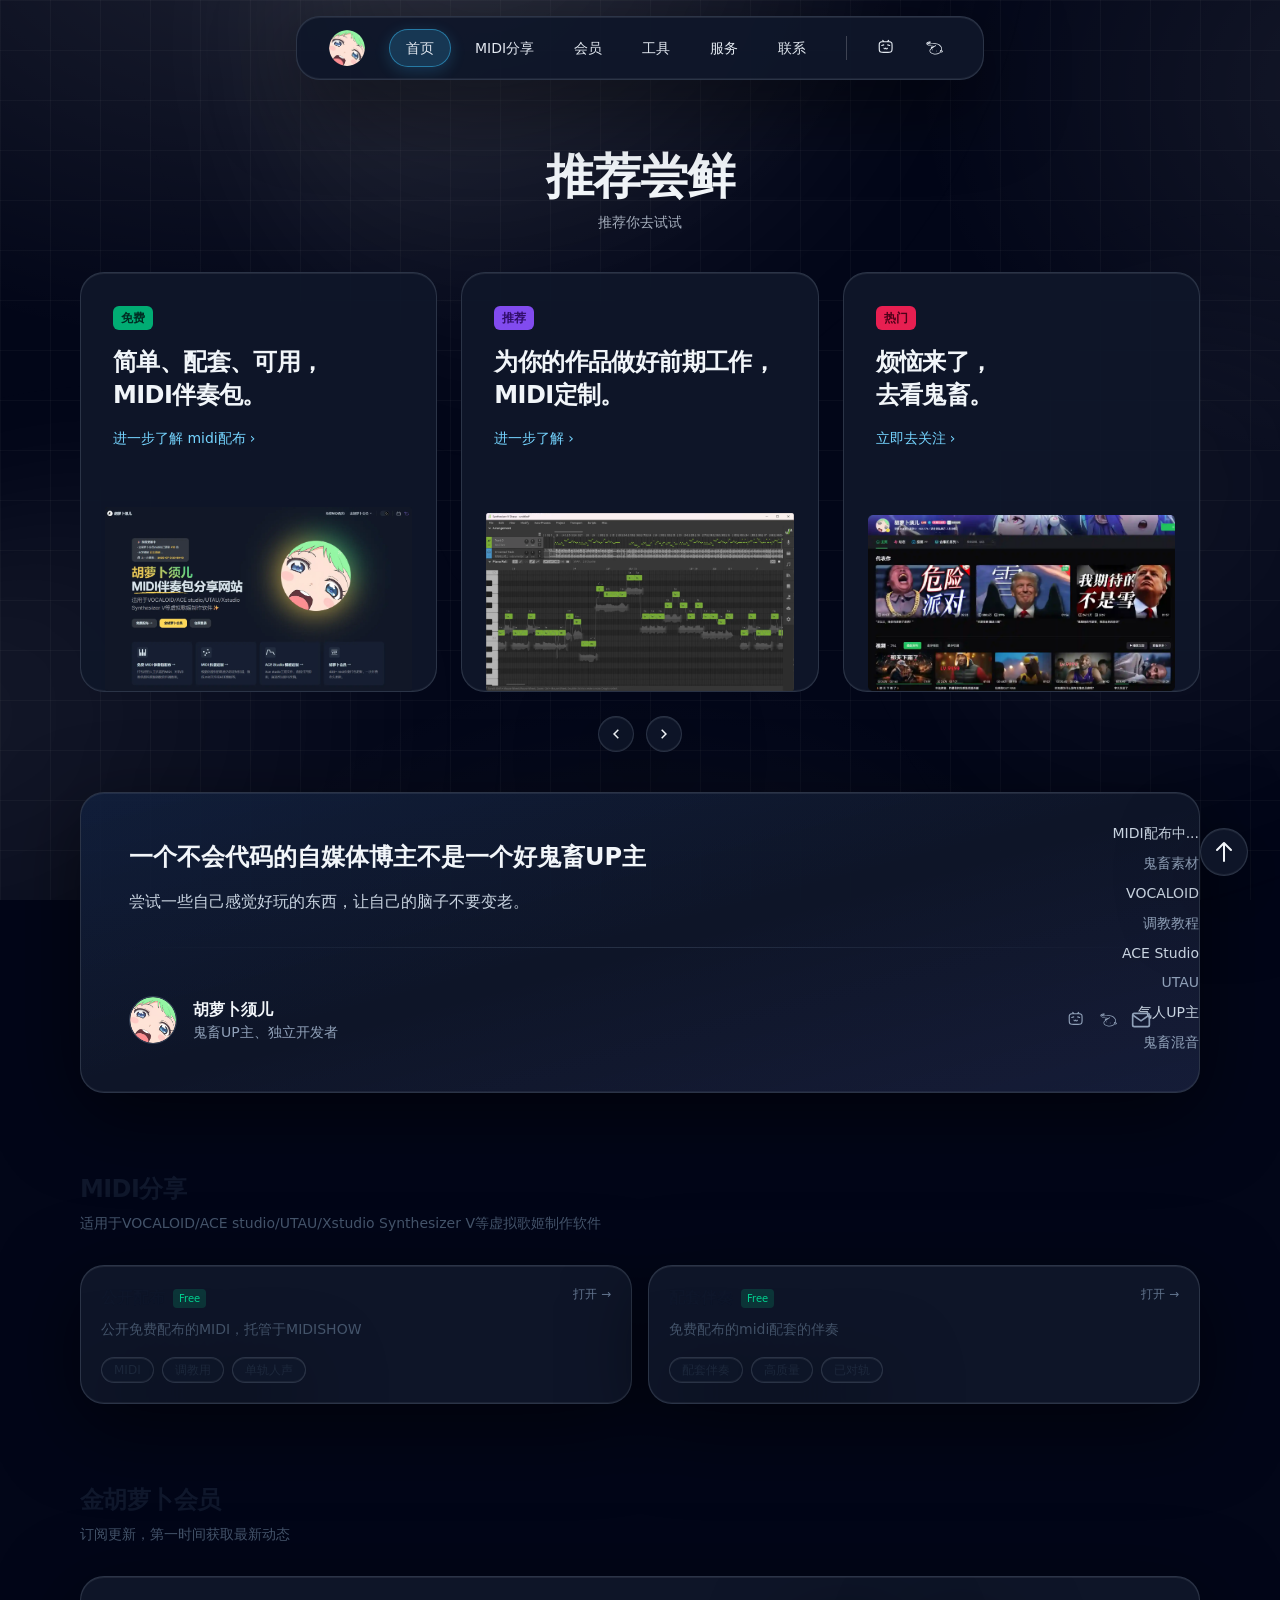
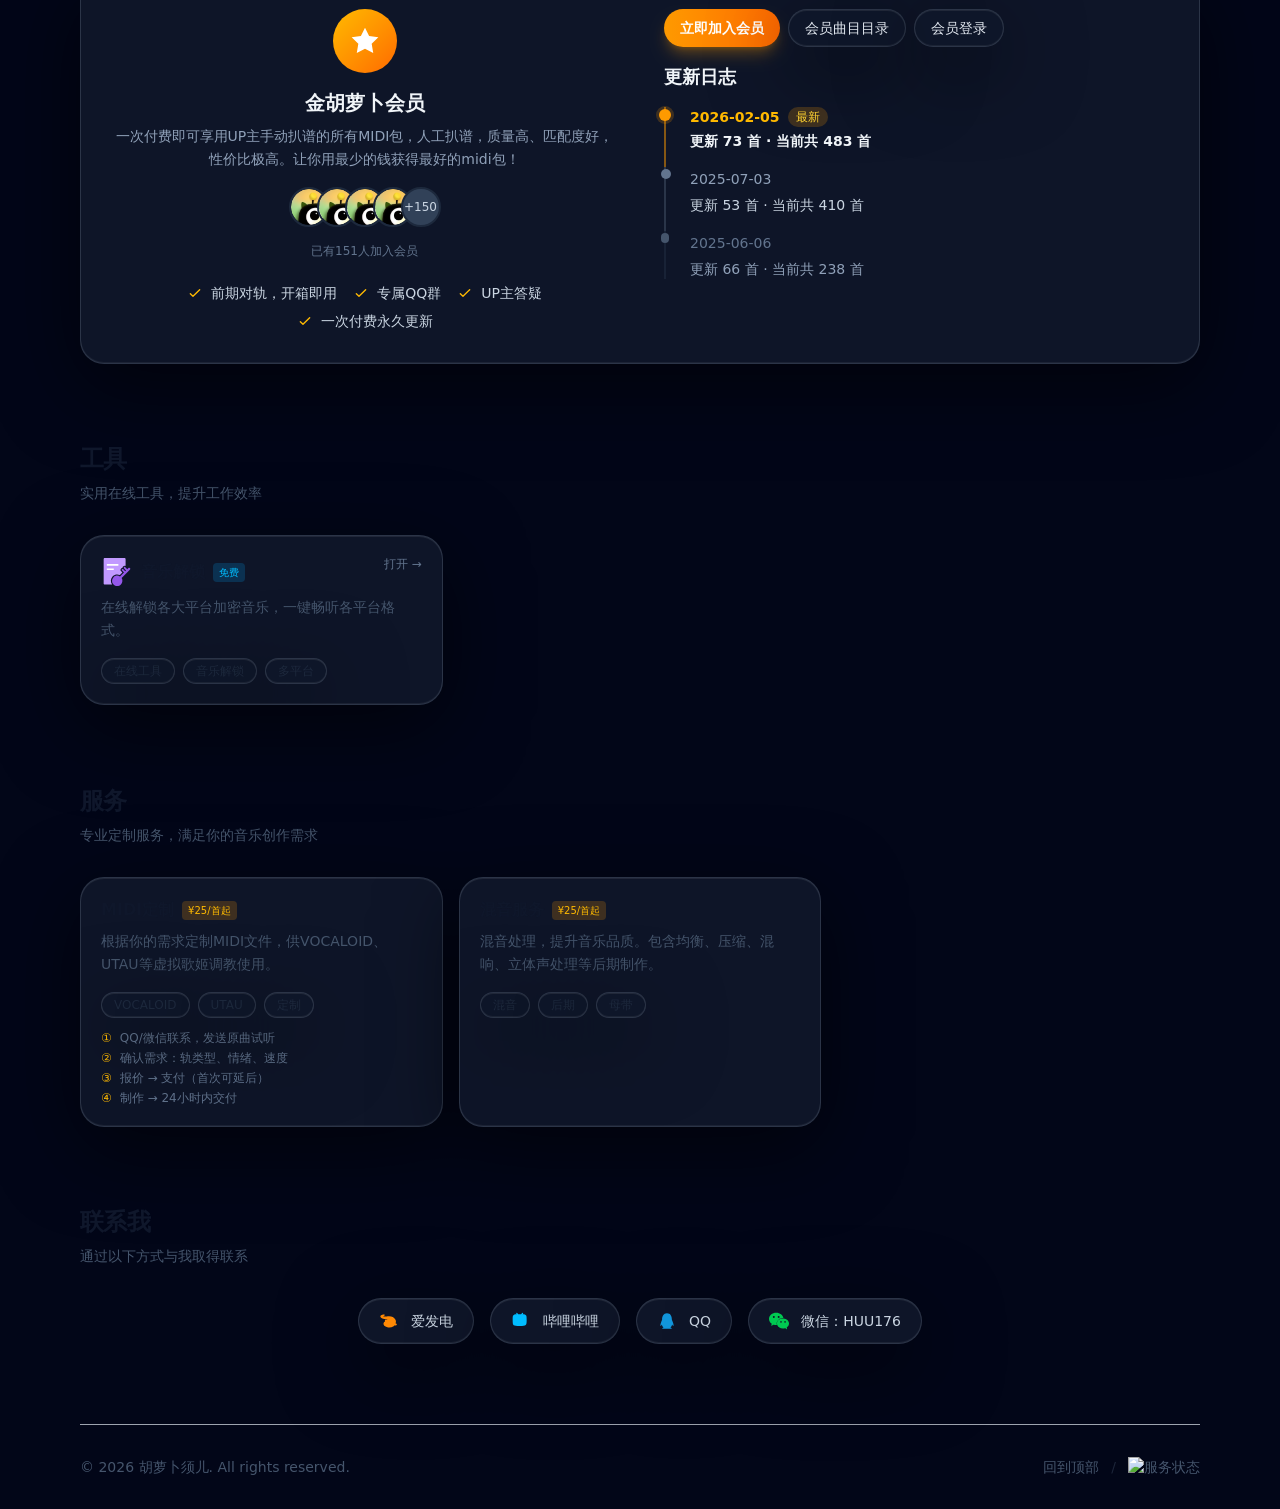
==== commit 783d6041: "修改第一板块移动端bug" ====
--- a/index.html
+++ b/index.html
@@ -20,9 +20,9 @@
     <meta name="twitter:image" content="./img/cover.webp" />
     <meta name="author" content="胡萝卜须儿" />
     <title>胡萝卜须儿 - 个人作品集</title>
-    <script type="module" crossorigin src="./assets/index-L389sAp6.js"></script>
+    <script type="module" crossorigin src="./assets/index-CqEtvDox.js"></script>
     <link rel="modulepreload" crossorigin href="./assets/vendor-yfL0ty4i.js">
-    <link rel="stylesheet" crossorigin href="./assets/index-D3LVlnoc.css">
+    <link rel="stylesheet" crossorigin href="./assets/index-A_Mjwx-i.css">
   </head>
   <body class="bg-slate-950 text-slate-100">
     <div id="root"></div>
--- a/assets/index-A_Mjwx-i.css
+++ b/assets/index-A_Mjwx-i.css
@@ -0,0 +1 @@
+/*! tailwindcss v4.2.2 | MIT License | https://tailwindcss.com */@layer properties{@supports ((-webkit-hyphens:none) and (not (margin-trim:inline))) or ((-moz-orient:inline) and (not (color:rgb(from red r g b)))){*,:before,:after,::backdrop{--tw-translate-x:0;--tw-translate-y:0;--tw-translate-z:0;--tw-rotate-x:initial;--tw-rotate-y:initial;--tw-rotate-z:initial;--tw-skew-x:initial;--tw-skew-y:initial;--tw-space-y-reverse:0;--tw-space-x-reverse:0;--tw-border-style:solid;--tw-gradient-position:initial;--tw-gradient-from:#0000;--tw-gradient-via:#0000;--tw-gradient-to:#0000;--tw-gradient-stops:initial;--tw-gradient-via-stops:initial;--tw-gradient-from-position:0%;--tw-gradient-via-position:50%;--tw-gradient-to-position:100%;--tw-leading:initial;--tw-font-weight:initial;--tw-tracking:initial;--tw-shadow:0 0 #0000;--tw-shadow-color:initial;--tw-shadow-alpha:100%;--tw-inset-shadow:0 0 #0000;--tw-inset-shadow-color:initial;--tw-inset-shadow-alpha:100%;--tw-ring-color:initial;--tw-ring-shadow:0 0 #0000;--tw-inset-ring-color:initial;--tw-inset-ring-shadow:0 0 #0000;--tw-ring-inset:initial;--tw-ring-offset-width:0px;--tw-ring-offset-color:#fff;--tw-ring-offset-shadow:0 0 #0000;--tw-blur:initial;--tw-brightness:initial;--tw-contrast:initial;--tw-grayscale:initial;--tw-hue-rotate:initial;--tw-invert:initial;--tw-opacity:initial;--tw-saturate:initial;--tw-sepia:initial;--tw-drop-shadow:initial;--tw-drop-shadow-color:initial;--tw-drop-shadow-alpha:100%;--tw-drop-shadow-size:initial;--tw-backdrop-blur:initial;--tw-backdrop-brightness:initial;--tw-backdrop-contrast:initial;--tw-backdrop-grayscale:initial;--tw-backdrop-hue-rotate:initial;--tw-backdrop-invert:initial;--tw-backdrop-opacity:initial;--tw-backdrop-saturate:initial;--tw-backdrop-sepia:initial;--tw-duration:initial;--tw-ease:initial;--tw-scale-x:1;--tw-scale-y:1;--tw-scale-z:1}}}@layer theme{:root,:host{--font-sans:ui-sans-serif, system-ui, sans-serif, "Apple Color Emoji", "Segoe UI Emoji", "Segoe UI Symbol", "Noto Color Emoji";--font-mono:ui-monospace, SFMono-Regular, Menlo, Monaco, Consolas, "Liberation Mono", "Courier New", monospace;--color-red-300:oklch(80.8% .114 19.571);--color-red-400:oklch(70.4% .191 22.216);--color-red-500:oklch(63.7% .237 25.331);--color-orange-400:oklch(75% .183 55.934);--color-orange-500:oklch(70.5% .213 47.604);--color-amber-300:oklch(87.9% .169 91.605);--color-amber-400:oklch(82.8% .189 84.429);--color-amber-500:oklch(76.9% .188 70.08);--color-green-500:oklch(72.3% .219 149.579);--color-emerald-400:oklch(76.5% .177 163.223);--color-emerald-500:oklch(69.6% .17 162.48);--color-emerald-950:oklch(26.2% .051 172.552);--color-cyan-500:oklch(71.5% .143 215.221);--color-sky-200:oklch(90.1% .058 230.902);--color-sky-300:oklch(82.8% .111 230.318);--color-sky-400:oklch(74.6% .16 232.661);--color-sky-500:oklch(68.5% .169 237.323);--color-blue-300:oklch(80.9% .105 251.813);--color-blue-400:oklch(70.7% .165 254.624);--color-blue-500:oklch(62.3% .214 259.815);--color-indigo-400:oklch(67.3% .182 276.935);--color-violet-500:oklch(60.6% .25 292.717);--color-violet-950:oklch(28.3% .141 291.089);--color-purple-500:oklch(62.7% .265 303.9);--color-rose-500:oklch(64.5% .246 16.439);--color-rose-950:oklch(27.1% .105 12.094);--color-slate-100:oklch(96.8% .007 247.896);--color-slate-200:oklch(92.9% .013 255.508);--color-slate-300:oklch(86.9% .022 252.894);--color-slate-400:oklch(70.4% .04 256.788);--color-slate-500:oklch(55.4% .046 257.417);--color-slate-600:oklch(44.6% .043 257.281);--color-slate-700:oklch(37.2% .044 257.287);--color-slate-800:oklch(27.9% .041 260.031);--color-slate-900:oklch(20.8% .042 265.755);--color-slate-950:oklch(12.9% .042 264.695);--color-black:#000;--color-white:#fff;--spacing:.25rem;--container-sm:24rem;--container-md:28rem;--container-6xl:72rem;--text-xs:.75rem;--text-xs--line-height:calc(1 / .75);--text-sm:.875rem;--text-sm--line-height:calc(1.25 / .875);--text-base:1rem;--text-base--line-height: 1.5 ;--text-lg:1.125rem;--text-lg--line-height:calc(1.75 / 1.125);--text-xl:1.25rem;--text-xl--line-height:calc(1.75 / 1.25);--text-2xl:1.5rem;--text-2xl--line-height:calc(2 / 1.5);--text-4xl:2.25rem;--text-4xl--line-height:calc(2.5 / 2.25);--text-5xl:3rem;--text-5xl--line-height:1;--font-weight-normal:400;--font-weight-medium:500;--font-weight-semibold:600;--font-weight-bold:700;--tracking-tight:-.025em;--leading-snug:1.375;--leading-relaxed:1.625;--radius-md:.375rem;--radius-lg:.5rem;--radius-xl:.75rem;--radius-2xl:1rem;--blur-sm:8px;--blur-3xl:64px;--default-transition-duration:.15s;--default-transition-timing-function:cubic-bezier(.4, 0, .2, 1);--default-font-family:var(--font-sans);--default-mono-font-family:var(--font-mono);--radius-glass:24px}}@layer base{*,:after,:before,::backdrop{box-sizing:border-box;border:0 solid;margin:0;padding:0}::file-selector-button{box-sizing:border-box;border:0 solid;margin:0;padding:0}html,:host{-webkit-text-size-adjust:100%;-moz-tab-size:4;-o-tab-size:4;tab-size:4;line-height:1.5;font-family:var(--default-font-family,ui-sans-serif, system-ui, sans-serif, "Apple Color Emoji", "Segoe UI Emoji", "Segoe UI Symbol", "Noto Color Emoji");font-feature-settings:var(--default-font-feature-settings,normal);font-variation-settings:var(--default-font-variation-settings,normal);-webkit-tap-highlight-color:transparent}hr{height:0;color:inherit;border-top-width:1px}abbr:where([title]){-webkit-text-decoration:underline dotted;text-decoration:underline dotted}h1,h2,h3,h4,h5,h6{font-size:inherit;font-weight:inherit}a{color:inherit;-webkit-text-decoration:inherit;text-decoration:inherit}b,strong{font-weight:bolder}code,kbd,samp,pre{font-family:var(--default-mono-font-family,ui-monospace, SFMono-Regular, Menlo, Monaco, Consolas, "Liberation Mono", "Courier New", monospace);font-feature-settings:var(--default-mono-font-feature-settings,normal);font-variation-settings:var(--default-mono-font-variation-settings,normal);font-size:1em}small{font-size:80%}sub,sup{vertical-align:baseline;font-size:75%;line-height:0;position:relative}sub{bottom:-.25em}sup{top:-.5em}table{text-indent:0;border-color:inherit;border-collapse:collapse}:-moz-focusring{outline:auto}progress{vertical-align:baseline}summary{display:list-item}ol,ul,menu{list-style:none}img,svg,video,canvas,audio,iframe,embed,object{vertical-align:middle;display:block}img,video{max-width:100%;height:auto}button,input,select,optgroup,textarea{font:inherit;font-feature-settings:inherit;font-variation-settings:inherit;letter-spacing:inherit;color:inherit;opacity:1;background-color:#0000;border-radius:0}::file-selector-button{font:inherit;font-feature-settings:inherit;font-variation-settings:inherit;letter-spacing:inherit;color:inherit;opacity:1;background-color:#0000;border-radius:0}:where(select:is([multiple],[size])) optgroup{font-weight:bolder}:where(select:is([multiple],[size])) optgroup option{padding-inline-start:20px}::file-selector-button{margin-inline-end:4px}::-moz-placeholder{opacity:1}::placeholder{opacity:1}@supports (not (-webkit-appearance:-apple-pay-button)) or (contain-intrinsic-size:1px){::-moz-placeholder{color:currentColor}::placeholder{color:currentColor}@supports (color:color-mix(in lab,red,red)){::-moz-placeholder{color:color-mix(in oklab,currentcolor 50%,transparent)}::placeholder{color:color-mix(in oklab,currentcolor 50%,transparent)}}}textarea{resize:vertical}::-webkit-search-decoration{-webkit-appearance:none}::-webkit-date-and-time-value{min-height:1lh;text-align:inherit}::-webkit-datetime-edit{display:inline-flex}::-webkit-datetime-edit-fields-wrapper{padding:0}::-webkit-datetime-edit{padding-block:0}::-webkit-datetime-edit-year-field{padding-block:0}::-webkit-datetime-edit-month-field{padding-block:0}::-webkit-datetime-edit-day-field{padding-block:0}::-webkit-datetime-edit-hour-field{padding-block:0}::-webkit-datetime-edit-minute-field{padding-block:0}::-webkit-datetime-edit-second-field{padding-block:0}::-webkit-datetime-edit-millisecond-field{padding-block:0}::-webkit-datetime-edit-meridiem-field{padding-block:0}::-webkit-calendar-picker-indicator{line-height:1}:-moz-ui-invalid{box-shadow:none}button,input:where([type=button],[type=reset],[type=submit]){-webkit-appearance:button;-moz-appearance:button;appearance:button}::file-selector-button{-webkit-appearance:button;-moz-appearance:button;appearance:button}::-webkit-inner-spin-button{height:auto}::-webkit-outer-spin-button{height:auto}[hidden]:where(:not([hidden=until-found])){display:none!important}}@layer components;@layer utilities{.pointer-events-none{pointer-events:none}.visible{visibility:visible}.absolute{position:absolute}.fixed{position:fixed}.relative{position:relative}.static{position:static}.sticky{position:sticky}.inset-0{inset:calc(var(--spacing) * 0)}.start{inset-inline-start:var(--spacing)}.end{inset-inline-end:var(--spacing)}.top-0{top:calc(var(--spacing) * 0)}.top-0\.5{top:calc(var(--spacing) * .5)}.top-1\/3{top:33.3333%}.top-4{top:calc(var(--spacing) * 4)}.top-\[-96px\]{top:-96px}.top-\[-320px\]{top:-320px}.top-\[10\%\]{top:10%}.top-\[20\%\]{top:20%}.top-\[30\%\]{top:30%}.top-\[40\%\]{top:40%}.top-\[50\%\]{top:50%}.top-\[60\%\]{top:60%}.top-\[60px\]{top:60px}.top-\[70\%\]{top:70%}.top-\[80\%\]{top:80%}.-right-72{right:calc(var(--spacing) * -72)}.right-0{right:calc(var(--spacing) * 0)}.right-4{right:calc(var(--spacing) * 4)}.right-8{right:calc(var(--spacing) * 8)}.bottom-6{bottom:calc(var(--spacing) * 6)}.bottom-\[-360px\]{bottom:-360px}.-left-\[5px\]{left:-5px}.-left-\[7px\]{left:-7px}.left-0{left:calc(var(--spacing) * 0)}.left-1\/2{left:50%}.left-\[-260px\]{left:-260px}.-z-10{z-index:-10}.z-10{z-index:10}.z-20{z-index:20}.z-50{z-index:50}.container{width:100%}@media(min-width:40rem){.container{max-width:40rem}}@media(min-width:48rem){.container{max-width:48rem}}@media(min-width:64rem){.container{max-width:64rem}}@media(min-width:80rem){.container{max-width:80rem}}@media(min-width:96rem){.container{max-width:96rem}}.m-416{margin:calc(var(--spacing) * 416)}.mx-auto{margin-inline:auto}.mt-2{margin-top:calc(var(--spacing) * 2)}.mt-3{margin-top:calc(var(--spacing) * 3)}.mt-4{margin-top:calc(var(--spacing) * 4)}.mt-10{margin-top:calc(var(--spacing) * 10)}.mb-1{margin-bottom:calc(var(--spacing) * 1)}.mb-2{margin-bottom:calc(var(--spacing) * 2)}.mb-3{margin-bottom:calc(var(--spacing) * 3)}.mb-4{margin-bottom:calc(var(--spacing) * 4)}.mb-6{margin-bottom:calc(var(--spacing) * 6)}.mb-8{margin-bottom:calc(var(--spacing) * 8)}.block{display:block}.flex{display:flex}.grid{display:grid}.hidden{display:none}.inline{display:inline}.inline-block{display:inline-block}.inline-flex{display:inline-flex}.table{display:table}.h-2\.5{height:calc(var(--spacing) * 2.5)}.h-3{height:calc(var(--spacing) * 3)}.h-4{height:calc(var(--spacing) * 4)}.h-5{height:calc(var(--spacing) * 5)}.h-6{height:calc(var(--spacing) * 6)}.h-8{height:calc(var(--spacing) * 8)}.h-9{height:calc(var(--spacing) * 9)}.h-10{height:calc(var(--spacing) * 10)}.h-12{height:calc(var(--spacing) * 12)}.h-16{height:calc(var(--spacing) * 16)}.h-\[620px\]{height:620px}.h-\[780px\]{height:780px}.h-px{height:1px}.min-h-dvh{min-height:100dvh}.w-2{width:calc(var(--spacing) * 2)}.w-2\.5{width:calc(var(--spacing) * 2.5)}.w-3{width:calc(var(--spacing) * 3)}.w-4{width:calc(var(--spacing) * 4)}.w-5{width:calc(var(--spacing) * 5)}.w-6{width:calc(var(--spacing) * 6)}.w-8{width:calc(var(--spacing) * 8)}.w-9{width:calc(var(--spacing) * 9)}.w-10{width:calc(var(--spacing) * 10)}.w-12{width:calc(var(--spacing) * 12)}.w-16{width:calc(var(--spacing) * 16)}.w-\[620px\]{width:620px}.w-\[780px\]{width:780px}.w-auto{width:auto}.w-full{width:100%}.w-px{width:1px}.max-w-6xl{max-width:var(--container-6xl)}.max-w-full{max-width:100%}.max-w-md{max-width:var(--container-md)}.max-w-sm{max-width:var(--container-sm)}.flex-1{flex:1}.flex-shrink-0,.shrink-0{flex-shrink:0}.-translate-x-1\/2{--tw-translate-x: -50% ;translate:var(--tw-translate-x) var(--tw-translate-y)}.transform{transform:var(--tw-rotate-x,) var(--tw-rotate-y,) var(--tw-rotate-z,) var(--tw-skew-x,) var(--tw-skew-y,)}.resize{resize:both}.grid-cols-1{grid-template-columns:repeat(1,minmax(0,1fr))}.grid-cols-2{grid-template-columns:repeat(2,minmax(0,1fr))}.flex-col{flex-direction:column}.flex-wrap{flex-wrap:wrap}.items-center{align-items:center}.items-end{align-items:flex-end}.items-start{align-items:flex-start}.justify-between{justify-content:space-between}.justify-center{justify-content:center}.gap-1{gap:calc(var(--spacing) * 1)}.gap-2{gap:calc(var(--spacing) * 2)}.gap-3{gap:calc(var(--spacing) * 3)}.gap-4{gap:calc(var(--spacing) * 4)}.gap-6{gap:calc(var(--spacing) * 6)}.gap-8{gap:calc(var(--spacing) * 8)}:where(.space-y-1>:not(:last-child)){--tw-space-y-reverse:0;margin-block-start:calc(calc(var(--spacing) * 1) * var(--tw-space-y-reverse));margin-block-end:calc(calc(var(--spacing) * 1) * calc(1 - var(--tw-space-y-reverse)))}:where(.space-y-2>:not(:last-child)){--tw-space-y-reverse:0;margin-block-start:calc(calc(var(--spacing) * 2) * var(--tw-space-y-reverse));margin-block-end:calc(calc(var(--spacing) * 2) * calc(1 - var(--tw-space-y-reverse)))}:where(.space-y-3>:not(:last-child)){--tw-space-y-reverse:0;margin-block-start:calc(calc(var(--spacing) * 3) * var(--tw-space-y-reverse));margin-block-end:calc(calc(var(--spacing) * 3) * calc(1 - var(--tw-space-y-reverse)))}:where(.space-y-4>:not(:last-child)){--tw-space-y-reverse:0;margin-block-start:calc(calc(var(--spacing) * 4) * var(--tw-space-y-reverse));margin-block-end:calc(calc(var(--spacing) * 4) * calc(1 - var(--tw-space-y-reverse)))}:where(.space-y-8>:not(:last-child)){--tw-space-y-reverse:0;margin-block-start:calc(calc(var(--spacing) * 8) * var(--tw-space-y-reverse));margin-block-end:calc(calc(var(--spacing) * 8) * calc(1 - var(--tw-space-y-reverse)))}.gap-x-4{-moz-column-gap:calc(var(--spacing) * 4);column-gap:calc(var(--spacing) * 4)}:where(.-space-x-3>:not(:last-child)){--tw-space-x-reverse:0;margin-inline-start:calc(calc(var(--spacing) * -3) * var(--tw-space-x-reverse));margin-inline-end:calc(calc(var(--spacing) * -3) * calc(1 - var(--tw-space-x-reverse)))}.gap-y-2{row-gap:calc(var(--spacing) * 2)}.overflow-hidden{overflow:hidden}.rounded{border-radius:.25rem}.rounded-2xl{border-radius:var(--radius-2xl)}.rounded-full{border-radius:3.40282e38px}.rounded-lg{border-radius:var(--radius-lg)}.rounded-md{border-radius:var(--radius-md)}.rounded-xl{border-radius:var(--radius-xl)}.border{border-style:var(--tw-border-style);border-width:1px}.border-2{border-style:var(--tw-border-style);border-width:2px}.border-t{border-top-style:var(--tw-border-style);border-top-width:1px}.border-l-2{border-left-style:var(--tw-border-style);border-left-width:2px}.border-amber-500\/20{border-color:#f99c0033}@supports (color:color-mix(in lab,red,red)){.border-amber-500\/20{border-color:color-mix(in oklab,var(--color-amber-500) 20%,transparent)}}.border-amber-500\/50{border-color:#f99c0080}@supports (color:color-mix(in lab,red,red)){.border-amber-500\/50{border-color:color-mix(in oklab,var(--color-amber-500) 50%,transparent)}}.border-red-500\/30{border-color:#fb2c364d}@supports (color:color-mix(in lab,red,red)){.border-red-500\/30{border-color:color-mix(in oklab,var(--color-red-500) 30%,transparent)}}.border-slate-200\/70{border-color:#e2e8f0b3}@supports (color:color-mix(in lab,red,red)){.border-slate-200\/70{border-color:color-mix(in oklab,var(--color-slate-200) 70%,transparent)}}.border-slate-400\/30{border-color:#90a1b94d}@supports (color:color-mix(in lab,red,red)){.border-slate-400\/30{border-color:color-mix(in oklab,var(--color-slate-400) 30%,transparent)}}.border-slate-600\/30{border-color:#45556c4d}@supports (color:color-mix(in lab,red,red)){.border-slate-600\/30{border-color:color-mix(in oklab,var(--color-slate-600) 30%,transparent)}}.border-slate-600\/50{border-color:#45556c80}@supports (color:color-mix(in lab,red,red)){.border-slate-600\/50{border-color:color-mix(in oklab,var(--color-slate-600) 50%,transparent)}}.border-slate-700\/30{border-color:#3141584d}@supports (color:color-mix(in lab,red,red)){.border-slate-700\/30{border-color:color-mix(in oklab,var(--color-slate-700) 30%,transparent)}}.border-slate-800{border-color:var(--color-slate-800)}.border-white\/10{border-color:#ffffff1a}@supports (color:color-mix(in lab,red,red)){.border-white\/10{border-color:color-mix(in oklab,var(--color-white) 10%,transparent)}}.bg-amber-500{background-color:var(--color-amber-500)}.bg-amber-500\/10{background-color:#f99c001a}@supports (color:color-mix(in lab,red,red)){.bg-amber-500\/10{background-color:color-mix(in oklab,var(--color-amber-500) 10%,transparent)}}.bg-amber-500\/20{background-color:#f99c0033}@supports (color:color-mix(in lab,red,red)){.bg-amber-500\/20{background-color:color-mix(in oklab,var(--color-amber-500) 20%,transparent)}}.bg-black\/60{background-color:#0009}@supports (color:color-mix(in lab,red,red)){.bg-black\/60{background-color:color-mix(in oklab,var(--color-black) 60%,transparent)}}.bg-blue-500\/20{background-color:#3080ff33}@supports (color:color-mix(in lab,red,red)){.bg-blue-500\/20{background-color:color-mix(in oklab,var(--color-blue-500) 20%,transparent)}}.bg-emerald-500\/20{background-color:#00bb7f33}@supports (color:color-mix(in lab,red,red)){.bg-emerald-500\/20{background-color:color-mix(in oklab,var(--color-emerald-500) 20%,transparent)}}.bg-emerald-500\/90{background-color:#00bb7fe6}@supports (color:color-mix(in lab,red,red)){.bg-emerald-500\/90{background-color:color-mix(in oklab,var(--color-emerald-500) 90%,transparent)}}.bg-red-500\/20{background-color:#fb2c3633}@supports (color:color-mix(in lab,red,red)){.bg-red-500\/20{background-color:color-mix(in oklab,var(--color-red-500) 20%,transparent)}}.bg-rose-500\/90{background-color:#ff2357e6}@supports (color:color-mix(in lab,red,red)){.bg-rose-500\/90{background-color:color-mix(in oklab,var(--color-rose-500) 90%,transparent)}}.bg-sky-500\/20{background-color:#00a5ef33}@supports (color:color-mix(in lab,red,red)){.bg-sky-500\/20{background-color:color-mix(in oklab,var(--color-sky-500) 20%,transparent)}}.bg-slate-500{background-color:var(--color-slate-500)}.bg-slate-600{background-color:var(--color-slate-600)}.bg-slate-700{background-color:var(--color-slate-700)}.bg-slate-950{background-color:var(--color-slate-950)}.bg-violet-500\/90{background-color:#8d54ffe6}@supports (color:color-mix(in lab,red,red)){.bg-violet-500\/90{background-color:color-mix(in oklab,var(--color-violet-500) 90%,transparent)}}.bg-white\/20{background-color:#fff3}@supports (color:color-mix(in lab,red,red)){.bg-white\/20{background-color:color-mix(in oklab,var(--color-white) 20%,transparent)}}.bg-gradient-to-br{--tw-gradient-position:to bottom right in oklab;background-image:linear-gradient(var(--tw-gradient-stops))}.bg-gradient-to-r{--tw-gradient-position:to right in oklab;background-image:linear-gradient(var(--tw-gradient-stops))}.bg-gradient-to-tl{--tw-gradient-position:to top left in oklab;background-image:linear-gradient(var(--tw-gradient-stops))}.bg-\[linear-gradient\(rgba\(255\,255\,255\,0\.03\)_1px\,transparent_1px\)\,linear-gradient\(90deg\,rgba\(255\,255\,255\,0\.03\)_1px\,transparent_1px\)\]{background-image:linear-gradient(#ffffff08 1px,#0000 1px),linear-gradient(90deg,#ffffff08 1px,#0000 1px)}.bg-\[radial-gradient\(1200px_800px_at_20\%_-10\%\,rgba\(255\,255\,255\,0\.10\)\,rgba\(0\,0\,0\,0\)_55\%\)\,radial-gradient\(900px_700px_at_110\%_10\%\,rgba\(255\,255\,255\,0\.08\)\,rgba\(0\,0\,0\,0\)_55\%\)\,radial-gradient\(800px_700px_at_50\%_120\%\,rgba\(255\,255\,255\,0\.06\)\,rgba\(0\,0\,0\,0\)_60\%\)\]{background-image:radial-gradient(1200px 800px at 20% -10%,#ffffff1a,#0000 55%),radial-gradient(900px 700px at 110% 10%,#ffffff14,#0000 55%),radial-gradient(800px 700px at 50% 120%,#ffffff0f,#0000 60%)}.bg-\[radial-gradient\(circle_at_30\%_30\%\,rgba\(255\,255\,255\,0\.06\)\,rgba\(255\,255\,255\,0\)_65\%\)\]{background-image:radial-gradient(circle at 30% 30%,#ffffff0f,#fff0 65%)}.bg-\[radial-gradient\(circle_at_30\%_30\%\,rgba\(255\,255\,255\,0\.08\)\,rgba\(255\,255\,255\,0\)_65\%\)\]{background-image:radial-gradient(circle at 30% 30%,#ffffff14,#fff0 65%)}.bg-\[radial-gradient\(circle_at_30\%_30\%\,rgba\(255\,255\,255\,0\.12\)\,rgba\(255\,255\,255\,0\)_65\%\)\]{background-image:radial-gradient(circle at 30% 30%,#ffffff1f,#fff0 65%)}.from-amber-400{--tw-gradient-from:var(--color-amber-400);--tw-gradient-stops:var(--tw-gradient-via-stops,var(--tw-gradient-position), var(--tw-gradient-from) var(--tw-gradient-from-position), var(--tw-gradient-to) var(--tw-gradient-to-position))}.from-amber-500{--tw-gradient-from:var(--color-amber-500);--tw-gradient-stops:var(--tw-gradient-via-stops,var(--tw-gradient-position), var(--tw-gradient-from) var(--tw-gradient-from-position), var(--tw-gradient-to) var(--tw-gradient-to-position))}.from-blue-500\/5{--tw-gradient-from:#3080ff0d}@supports (color:color-mix(in lab,red,red)){.from-blue-500\/5{--tw-gradient-from:color-mix(in oklab, var(--color-blue-500) 5%, transparent)}}.from-blue-500\/5{--tw-gradient-stops:var(--tw-gradient-via-stops,var(--tw-gradient-position), var(--tw-gradient-from) var(--tw-gradient-from-position), var(--tw-gradient-to) var(--tw-gradient-to-position))}.from-cyan-500\/3{--tw-gradient-from:#00b7d708}@supports (color:color-mix(in lab,red,red)){.from-cyan-500\/3{--tw-gradient-from:color-mix(in oklab, var(--color-cyan-500) 3%, transparent)}}.from-cyan-500\/3{--tw-gradient-stops:var(--tw-gradient-via-stops,var(--tw-gradient-position), var(--tw-gradient-from) var(--tw-gradient-from-position), var(--tw-gradient-to) var(--tw-gradient-to-position))}.from-transparent{--tw-gradient-from:transparent;--tw-gradient-stops:var(--tw-gradient-via-stops,var(--tw-gradient-position), var(--tw-gradient-from) var(--tw-gradient-from-position), var(--tw-gradient-to) var(--tw-gradient-to-position))}.via-slate-500\/30{--tw-gradient-via:#62748e4d}@supports (color:color-mix(in lab,red,red)){.via-slate-500\/30{--tw-gradient-via:color-mix(in oklab, var(--color-slate-500) 30%, transparent)}}.via-slate-500\/30{--tw-gradient-via-stops:var(--tw-gradient-position), var(--tw-gradient-from) var(--tw-gradient-from-position), var(--tw-gradient-via) var(--tw-gradient-via-position), var(--tw-gradient-to) var(--tw-gradient-to-position);--tw-gradient-stops:var(--tw-gradient-via-stops)}.via-transparent{--tw-gradient-via:transparent;--tw-gradient-via-stops:var(--tw-gradient-position), var(--tw-gradient-from) var(--tw-gradient-from-position), var(--tw-gradient-via) var(--tw-gradient-via-position), var(--tw-gradient-to) var(--tw-gradient-to-position);--tw-gradient-stops:var(--tw-gradient-via-stops)}.to-blue-500\/3{--tw-gradient-to:#3080ff08}@supports (color:color-mix(in lab,red,red)){.to-blue-500\/3{--tw-gradient-to:color-mix(in oklab, var(--color-blue-500) 3%, transparent)}}.to-blue-500\/3{--tw-gradient-stops:var(--tw-gradient-via-stops,var(--tw-gradient-position), var(--tw-gradient-from) var(--tw-gradient-from-position), var(--tw-gradient-to) var(--tw-gradient-to-position))}.to-orange-500{--tw-gradient-to:var(--color-orange-500);--tw-gradient-stops:var(--tw-gradient-via-stops,var(--tw-gradient-position), var(--tw-gradient-from) var(--tw-gradient-from-position), var(--tw-gradient-to) var(--tw-gradient-to-position))}.to-purple-500\/5{--tw-gradient-to:#ac4bff0d}@supports (color:color-mix(in lab,red,red)){.to-purple-500\/5{--tw-gradient-to:color-mix(in oklab, var(--color-purple-500) 5%, transparent)}}.to-purple-500\/5{--tw-gradient-stops:var(--tw-gradient-via-stops,var(--tw-gradient-position), var(--tw-gradient-from) var(--tw-gradient-from-position), var(--tw-gradient-to) var(--tw-gradient-to-position))}.to-transparent{--tw-gradient-to:transparent;--tw-gradient-stops:var(--tw-gradient-via-stops,var(--tw-gradient-position), var(--tw-gradient-from) var(--tw-gradient-from-position), var(--tw-gradient-to) var(--tw-gradient-to-position))}.bg-\[size\:50px_50px\]{background-size:50px 50px}.object-contain{-o-object-fit:contain;object-fit:contain}.object-cover{-o-object-fit:cover;object-fit:cover}.object-bottom{-o-object-position:bottom;object-position:bottom}.p-3{padding:calc(var(--spacing) * 3)}.p-4{padding:calc(var(--spacing) * 4)}.p-5{padding:calc(var(--spacing) * 5)}.p-6{padding:calc(var(--spacing) * 6)}.p-8{padding:calc(var(--spacing) * 8)}.px-1\.5{padding-inline:calc(var(--spacing) * 1.5)}.px-2{padding-inline:calc(var(--spacing) * 2)}.px-3{padding-inline:calc(var(--spacing) * 3)}.px-4{padding-inline:calc(var(--spacing) * 4)}.px-5{padding-inline:calc(var(--spacing) * 5)}.px-6{padding-inline:calc(var(--spacing) * 6)}.px-8{padding-inline:calc(var(--spacing) * 8)}.py-0\.5{padding-block:calc(var(--spacing) * .5)}.py-1{padding-block:calc(var(--spacing) * 1)}.py-2{padding-block:calc(var(--spacing) * 2)}.py-3{padding-block:calc(var(--spacing) * 3)}.py-4{padding-block:calc(var(--spacing) * 4)}.py-8{padding-block:calc(var(--spacing) * 8)}.py-10{padding-block:calc(var(--spacing) * 10)}.pt-1{padding-top:calc(var(--spacing) * 1)}.pt-4{padding-top:calc(var(--spacing) * 4)}.pt-10{padding-top:calc(var(--spacing) * 10)}.pb-0{padding-bottom:calc(var(--spacing) * 0)}.pb-4{padding-bottom:calc(var(--spacing) * 4)}.pl-6{padding-left:calc(var(--spacing) * 6)}.text-center{text-align:center}.text-2xl{font-size:var(--text-2xl);line-height:var(--tw-leading,var(--text-2xl--line-height))}.text-4xl{font-size:var(--text-4xl);line-height:var(--tw-leading,var(--text-4xl--line-height))}.text-base{font-size:var(--text-base);line-height:var(--tw-leading,var(--text-base--line-height))}.text-lg{font-size:var(--text-lg);line-height:var(--tw-leading,var(--text-lg--line-height))}.text-sm{font-size:var(--text-sm);line-height:var(--tw-leading,var(--text-sm--line-height))}.text-xl{font-size:var(--text-xl);line-height:var(--tw-leading,var(--text-xl--line-height))}.text-xs{font-size:var(--text-xs);line-height:var(--tw-leading,var(--text-xs--line-height))}.text-\[10px\]{font-size:10px}.leading-relaxed{--tw-leading:var(--leading-relaxed);line-height:var(--leading-relaxed)}.leading-snug{--tw-leading:var(--leading-snug);line-height:var(--leading-snug)}.font-bold{--tw-font-weight:var(--font-weight-bold);font-weight:var(--font-weight-bold)}.font-medium{--tw-font-weight:var(--font-weight-medium);font-weight:var(--font-weight-medium)}.font-normal{--tw-font-weight:var(--font-weight-normal);font-weight:var(--font-weight-normal)}.font-semibold{--tw-font-weight:var(--font-weight-semibold);font-weight:var(--font-weight-semibold)}.tracking-tight{--tw-tracking:var(--tracking-tight);letter-spacing:var(--tracking-tight)}.whitespace-nowrap{white-space:nowrap}.whitespace-pre-line{white-space:pre-line}.text-amber-300{color:var(--color-amber-300)}.text-amber-400{color:var(--color-amber-400)}.text-blue-400{color:var(--color-blue-400)}.text-emerald-400{color:var(--color-emerald-400)}.text-emerald-950{color:var(--color-emerald-950)}.text-green-500{color:var(--color-green-500)}.text-orange-400{color:var(--color-orange-400)}.text-red-300{color:var(--color-red-300)}.text-red-400{color:var(--color-red-400)}.text-rose-950{color:var(--color-rose-950)}.text-sky-300{color:var(--color-sky-300)}.text-sky-400{color:var(--color-sky-400)}.text-slate-100{color:var(--color-slate-100)}.text-slate-200{color:var(--color-slate-200)}.text-slate-300{color:var(--color-slate-300)}.text-slate-300\/80{color:#cad5e2cc}@supports (color:color-mix(in lab,red,red)){.text-slate-300\/80{color:color-mix(in oklab,var(--color-slate-300) 80%,transparent)}}.text-slate-300\/90{color:#cad5e2e6}@supports (color:color-mix(in lab,red,red)){.text-slate-300\/90{color:color-mix(in oklab,var(--color-slate-300) 90%,transparent)}}.text-slate-400{color:var(--color-slate-400)}.text-slate-500{color:var(--color-slate-500)}.text-slate-600{color:var(--color-slate-600)}.text-slate-800{color:var(--color-slate-800)}.text-slate-900{color:var(--color-slate-900)}.text-violet-950{color:var(--color-violet-950)}.text-white{color:var(--color-white)}.opacity-40{opacity:.4}.shadow-lg{--tw-shadow:0 10px 15px -3px var(--tw-shadow-color,#0000001a), 0 4px 6px -4px var(--tw-shadow-color,#0000001a);box-shadow:var(--tw-inset-shadow),var(--tw-inset-ring-shadow),var(--tw-ring-offset-shadow),var(--tw-ring-shadow),var(--tw-shadow)}.shadow-sm{--tw-shadow:0 1px 3px 0 var(--tw-shadow-color,#0000001a), 0 1px 2px -1px var(--tw-shadow-color,#0000001a);box-shadow:var(--tw-inset-shadow),var(--tw-inset-ring-shadow),var(--tw-ring-offset-shadow),var(--tw-ring-shadow),var(--tw-shadow)}.ring-3{--tw-ring-shadow:var(--tw-ring-inset,) 0 0 0 calc(3px + var(--tw-ring-offset-width)) var(--tw-ring-color,currentcolor);box-shadow:var(--tw-inset-shadow),var(--tw-inset-ring-shadow),var(--tw-ring-offset-shadow),var(--tw-ring-shadow),var(--tw-shadow)}.shadow-amber-500\/30{--tw-shadow-color:#f99c004d}@supports (color:color-mix(in lab,red,red)){.shadow-amber-500\/30{--tw-shadow-color:color-mix(in oklab, color-mix(in oklab, var(--color-amber-500) 30%, transparent) var(--tw-shadow-alpha), transparent)}}.shadow-black\/30{--tw-shadow-color:#0000004d}@supports (color:color-mix(in lab,red,red)){.shadow-black\/30{--tw-shadow-color:color-mix(in oklab, color-mix(in oklab, var(--color-black) 30%, transparent) var(--tw-shadow-alpha), transparent)}}.ring-amber-500\/20{--tw-ring-color:#f99c0033}@supports (color:color-mix(in lab,red,red)){.ring-amber-500\/20{--tw-ring-color:color-mix(in oklab, var(--color-amber-500) 20%, transparent)}}.blur{--tw-blur:blur(8px);filter:var(--tw-blur,) var(--tw-brightness,) var(--tw-contrast,) var(--tw-grayscale,) var(--tw-hue-rotate,) var(--tw-invert,) var(--tw-saturate,) var(--tw-sepia,) var(--tw-drop-shadow,)}.blur-3xl{--tw-blur:blur(var(--blur-3xl));filter:var(--tw-blur,) var(--tw-brightness,) var(--tw-contrast,) var(--tw-grayscale,) var(--tw-hue-rotate,) var(--tw-invert,) var(--tw-saturate,) var(--tw-sepia,) var(--tw-drop-shadow,)}.filter{filter:var(--tw-blur,) var(--tw-brightness,) var(--tw-contrast,) var(--tw-grayscale,) var(--tw-hue-rotate,) var(--tw-invert,) var(--tw-saturate,) var(--tw-sepia,) var(--tw-drop-shadow,)}.backdrop-blur-sm{--tw-backdrop-blur:blur(var(--blur-sm));backdrop-filter:var(--tw-backdrop-blur,) var(--tw-backdrop-brightness,) var(--tw-backdrop-contrast,) var(--tw-backdrop-grayscale,) var(--tw-backdrop-hue-rotate,) var(--tw-backdrop-invert,) var(--tw-backdrop-opacity,) var(--tw-backdrop-saturate,) var(--tw-backdrop-sepia,)}.transition{transition-property:color,background-color,border-color,outline-color,text-decoration-color,fill,stroke,--tw-gradient-from,--tw-gradient-via,--tw-gradient-to,opacity,box-shadow,transform,translate,scale,rotate,filter,backdrop-filter,display,content-visibility,overlay,pointer-events;transition-timing-function:var(--tw-ease,var(--default-transition-timing-function));transition-duration:var(--tw-duration,var(--default-transition-duration))}.transition-all{transition-property:all;transition-timing-function:var(--tw-ease,var(--default-transition-timing-function));transition-duration:var(--tw-duration,var(--default-transition-duration))}.transition-colors{transition-property:color,background-color,border-color,outline-color,text-decoration-color,fill,stroke,--tw-gradient-from,--tw-gradient-via,--tw-gradient-to;transition-timing-function:var(--tw-ease,var(--default-transition-timing-function));transition-duration:var(--tw-duration,var(--default-transition-duration))}.transition-transform{transition-property:transform,translate,scale,rotate;transition-timing-function:var(--tw-ease,var(--default-transition-timing-function));transition-duration:var(--tw-duration,var(--default-transition-duration))}.duration-300{--tw-duration:.3s;transition-duration:.3s}.duration-500{--tw-duration:.5s;transition-duration:.5s}.ease-\[cubic-bezier\(0\.22\,1\,0\.36\,1\)\]{--tw-ease:cubic-bezier(.22,1,.36,1);transition-timing-function:cubic-bezier(.22,1,.36,1)}.select-none{-webkit-user-select:none;-moz-user-select:none;user-select:none}@media(hover:hover){.group-hover\:scale-125:is(:where(.group):hover *){--tw-scale-x:125%;--tw-scale-y:125%;--tw-scale-z:125%;scale:var(--tw-scale-x) var(--tw-scale-y)}.group-hover\:bg-slate-400:is(:where(.group):hover *){background-color:var(--color-slate-400)}.group-hover\:bg-slate-500:is(:where(.group):hover *){background-color:var(--color-slate-500)}.group-hover\:text-amber-300:is(:where(.group):hover *){color:var(--color-amber-300)}.group-hover\:text-blue-300:is(:where(.group):hover *){color:var(--color-blue-300)}.group-hover\:text-red-300:is(:where(.group):hover *){color:var(--color-red-300)}.group-hover\:text-slate-300:is(:where(.group):hover *){color:var(--color-slate-300)}.group-hover\:text-white:is(:where(.group):hover *){color:var(--color-white)}}.last\:pb-0:last-child{padding-bottom:calc(var(--spacing) * 0)}@media(hover:hover){.hover\:scale-105:hover{--tw-scale-x:105%;--tw-scale-y:105%;--tw-scale-z:105%;scale:var(--tw-scale-x) var(--tw-scale-y)}.hover\:scale-110:hover{--tw-scale-x:110%;--tw-scale-y:110%;--tw-scale-z:110%;scale:var(--tw-scale-x) var(--tw-scale-y)}.hover\:bg-white\/10:hover{background-color:#ffffff1a}@supports (color:color-mix(in lab,red,red)){.hover\:bg-white\/10:hover{background-color:color-mix(in oklab,var(--color-white) 10%,transparent)}}.hover\:from-amber-400:hover{--tw-gradient-from:var(--color-amber-400);--tw-gradient-stops:var(--tw-gradient-via-stops,var(--tw-gradient-position), var(--tw-gradient-from) var(--tw-gradient-from-position), var(--tw-gradient-to) var(--tw-gradient-to-position))}.hover\:to-orange-400:hover{--tw-gradient-to:var(--color-orange-400);--tw-gradient-stops:var(--tw-gradient-via-stops,var(--tw-gradient-position), var(--tw-gradient-from) var(--tw-gradient-from-position), var(--tw-gradient-to) var(--tw-gradient-to-position))}.hover\:text-indigo-400:hover{color:var(--color-indigo-400)}.hover\:text-orange-400:hover{color:var(--color-orange-400)}.hover\:text-sky-200:hover{color:var(--color-sky-200)}.hover\:text-sky-300:hover{color:var(--color-sky-300)}.hover\:text-sky-400:hover{color:var(--color-sky-400)}.hover\:text-slate-100:hover{color:var(--color-slate-100)}.hover\:text-slate-900:hover{color:var(--color-slate-900)}.hover\:text-white:hover{color:var(--color-white)}}@media(min-width:40rem){.sm\:flex-row{flex-direction:row}}@media(min-width:48rem){.md\:mt-6{margin-top:calc(var(--spacing) * 6)}.md\:block{display:block}.md\:flex{display:flex}.md\:hidden{display:none}.md\:h-9{height:calc(var(--spacing) * 9)}.md\:h-\[18px\]{height:18px}.md\:w-9{width:calc(var(--spacing) * 9)}.md\:w-\[18px\]{width:18px}.md\:grid-cols-2{grid-template-columns:repeat(2,minmax(0,1fr))}.md\:grid-cols-3{grid-template-columns:repeat(3,minmax(0,1fr))}.md\:gap-6{gap:calc(var(--spacing) * 6)}.md\:gap-12{gap:calc(var(--spacing) * 12)}.md\:p-8{padding:calc(var(--spacing) * 8)}.md\:p-12{padding:calc(var(--spacing) * 12)}.md\:pt-14{padding-top:calc(var(--spacing) * 14)}.md\:text-5xl{font-size:var(--text-5xl);line-height:var(--tw-leading,var(--text-5xl--line-height))}}@media(min-width:64rem){.lg\:grid-cols-3{grid-template-columns:repeat(3,minmax(0,1fr))}}@media(prefers-color-scheme:dark){.dark\:border-slate-800\/60{border-color:#1d293d99}@supports (color:color-mix(in lab,red,red)){.dark\:border-slate-800\/60{border-color:color-mix(in oklab,var(--color-slate-800) 60%,transparent)}}.dark\:text-slate-100{color:var(--color-slate-100)}.dark\:text-slate-400{color:var(--color-slate-400)}@media(hover:hover){.dark\:hover\:text-white:hover{color:var(--color-white)}}}}@keyframes danmaku{0%{opacity:0;transform:translate(100vw)}5%{opacity:.5}95%{opacity:.5}to{opacity:0;transform:translate(-1000%)}}.animate-danmaku{animation:20s linear infinite danmaku}html{scroll-behavior:smooth;scroll-padding-top:96px}body{-webkit-font-smoothing:antialiased;-moz-osx-font-smoothing:grayscale}.glass{border-radius:var(--radius-glass);background:#0f172af2;border:.5px solid #94a3b838;position:relative;overflow:hidden;box-shadow:0 22px 80px #0000008c,inset 0 1px #ffffff14,inset 0 -1px #ffffff0f}.glass-no-glow:after{display:none!important}.glass:after{content:"";border-radius:inherit;pointer-events:none;background:radial-gradient(240px 240px at var(--lx,50%) var(--ly,30%),#fffdfd,#fff0 65%),radial-gradient(900px 240px at 20% 0%,#ffffff2e,#fff0 60%);opacity:0;will-change:opacity;padding:1px;transition:opacity .18s;position:absolute;inset:0;-webkit-mask-image:linear-gradient(#000 0 0),linear-gradient(#000 0 0);mask-image:linear-gradient(#000 0 0),linear-gradient(#000 0 0);-webkit-mask-position:0 0,0 0;mask-position:0 0,0 0;-webkit-mask-size:auto,auto;mask-size:auto,auto;-webkit-mask-repeat:repeat,repeat;mask-repeat:repeat,repeat;-webkit-mask-clip:content-box,border-box;mask-clip:content-box,border-box;-webkit-mask-origin:content-box,border-box;mask-origin:content-box,border-box;-webkit-mask-composite:xor;mask-composite:exclude;-webkit-mask-source-type:auto,auto;mask-mode:match-source,match-source}.glass:hover:after,.glass:focus-within:after{opacity:.8;box-shadow:0 0 30px #fff6,0 0 60px #fff3}.nav-floating .glass{background:#0f172af2;border:.5px solid #94a3b838}.nav-floating a{color:#e2e8f0!important}@media(prefers-reduced-motion:reduce){html{scroll-behavior:auto}.glass:before{transition:none}.glass-spotlight .glass:before{opacity:.26}}.reveal{opacity:0;filter:blur(6px);will-change:opacity,transform,filter;transition:opacity .5s,transform .65s,filter .65s;transform:translateY(10px)}.reveal.is-visible{opacity:1;filter:blur();transform:translate(0)}@media(prefers-reduced-motion:reduce){.reveal{opacity:1;filter:none;transition:none;transform:none}}.nav-floating{will-change:transform,box-shadow;transform:translate(0)}img{max-width:100%;height:auto}a{transition:color .2s,opacity .2s}a:hover{opacity:.9}button{cursor:pointer;transition:all .2s}button:disabled{cursor:not-allowed;opacity:.5}.glass{transition:box-shadow .3s,border-color .3s}.glass:hover{border-color:#fff6;box-shadow:0 28px 100px #000000a6,inset 0 1px #ffffff1f,inset 0 -1px #ffffff14}.glass.glass-featured{box-shadow:inset 0 1px #ffffff14,inset 0 -1px #ffffff0d}.glass.glass-featured:hover{border-color:#ffffff52;box-shadow:inset 0 1px #ffffff1c,inset 0 -1px #ffffff12}.glass.glass-featured:hover:after,.glass.glass-featured:focus-within:after{box-shadow:0 0 20px #ffffff38,0 0 40px #ffffff1a}@media(max-width:768px){.glass{background:#0f172af2;border:.5px solid #94a3b838}html{scroll-padding-top:80px}}@media(prefers-reduced-motion:reduce){.glass,.glass:hover{transition:none;transform:none}}.cubic-bezier-smooth{transition-timing-function:cubic-bezier(.25,.46,.45,.94)!important}.nav-floating{transition:box-shadow .3s,border-color .3s}.nav-floating.is-scrolled{transform:translateY(6px)}.nav-active{background:#38bdf833;border:1px solid #38bdf880;transition:all .4s cubic-bezier(.25,.46,.45,.94);box-shadow:0 4px 15px #38bdf833}:focus-visible{outline-offset:2px;outline:2px solid #3b82f680}.lazy-load{opacity:0;transition:opacity .3s}.lazy-load.loaded{opacity:1}@media print{.glass{box-shadow:none!important;backdrop-filter:none!important;background:#fff!important;border:1px solid #ddd!important}.glass:before,.glass:after{display:none!important}}@keyframes flow{0%,to{opacity:.5;transform:translate(0)}25%{opacity:.6;transform:translate(10px,-10px)}50%{opacity:.5;transform:translateY(10px)}75%{opacity:.6;transform:translate(-10px,-5px)}}@keyframes flow-reverse{0%,to{opacity:.3;transform:translate(0)}25%{opacity:.4;transform:translate(-8px,8px)}50%{opacity:.3;transform:translateY(-8px)}75%{opacity:.4;transform:translate(8px,5px)}}.glass-about{border-radius:var(--radius-glass);background:#0f172af2;border:1px solid #94a3b838;position:relative;overflow:hidden;box-shadow:0 22px 80px #0000008c,inset 0 1px #ffffff14,inset 0 -1px #ffffff0f}.animate-flow{animation:8s ease-in-out infinite flow}.animate-flow-reverse{animation:10s ease-in-out infinite flow-reverse}.glass-about{--lx:50%;--ly:50%}.glass-about:after{content:"";border-radius:inherit;pointer-events:none;background:radial-gradient(200px 200px at var(--lx) var(--ly),#fffc,#fff0 60%);opacity:0;will-change:opacity,box-shadow;padding:1px;transition:opacity .15s,box-shadow .15s;position:absolute;inset:0;-webkit-mask-image:linear-gradient(#000 0 0),linear-gradient(#000 0 0);mask-image:linear-gradient(#000 0 0),linear-gradient(#000 0 0);-webkit-mask-position:0 0,0 0;mask-position:0 0,0 0;-webkit-mask-size:auto,auto;mask-size:auto,auto;-webkit-mask-repeat:repeat,repeat;mask-repeat:repeat,repeat;-webkit-mask-clip:content-box,border-box;mask-clip:content-box,border-box;-webkit-mask-origin:content-box,border-box;mask-origin:content-box,border-box;-webkit-mask-composite:xor;mask-composite:exclude;-webkit-mask-source-type:auto,auto;mask-mode:match-source,match-source}.glass-about:hover:after,.glass-about:focus-within:after{opacity:.7;box-shadow:0 0 40px #ffffff80,0 0 80px #ffffff40}@property --tw-translate-x{syntax:"*";inherits:false;initial-value:0}@property --tw-translate-y{syntax:"*";inherits:false;initial-value:0}@property --tw-translate-z{syntax:"*";inherits:false;initial-value:0}@property --tw-rotate-x{syntax:"*";inherits:false}@property --tw-rotate-y{syntax:"*";inherits:false}@property --tw-rotate-z{syntax:"*";inherits:false}@property --tw-skew-x{syntax:"*";inherits:false}@property --tw-skew-y{syntax:"*";inherits:false}@property --tw-space-y-reverse{syntax:"*";inherits:false;initial-value:0}@property --tw-space-x-reverse{syntax:"*";inherits:false;initial-value:0}@property --tw-border-style{syntax:"*";inherits:false;initial-value:solid}@property --tw-gradient-position{syntax:"*";inherits:false}@property --tw-gradient-from{syntax:"<color>";inherits:false;initial-value:#0000}@property --tw-gradient-via{syntax:"<color>";inherits:false;initial-value:#0000}@property --tw-gradient-to{syntax:"<color>";inherits:false;initial-value:#0000}@property --tw-gradient-stops{syntax:"*";inherits:false}@property --tw-gradient-via-stops{syntax:"*";inherits:false}@property --tw-gradient-from-position{syntax:"<length-percentage>";inherits:false;initial-value:0%}@property --tw-gradient-via-position{syntax:"<length-percentage>";inherits:false;initial-value:50%}@property --tw-gradient-to-position{syntax:"<length-percentage>";inherits:false;initial-value:100%}@property --tw-leading{syntax:"*";inherits:false}@property --tw-font-weight{syntax:"*";inherits:false}@property --tw-tracking{syntax:"*";inherits:false}@property --tw-shadow{syntax:"*";inherits:false;initial-value:0 0 #0000}@property --tw-shadow-color{syntax:"*";inherits:false}@property --tw-shadow-alpha{syntax:"<percentage>";inherits:false;initial-value:100%}@property --tw-inset-shadow{syntax:"*";inherits:false;initial-value:0 0 #0000}@property --tw-inset-shadow-color{syntax:"*";inherits:false}@property --tw-inset-shadow-alpha{syntax:"<percentage>";inherits:false;initial-value:100%}@property --tw-ring-color{syntax:"*";inherits:false}@property --tw-ring-shadow{syntax:"*";inherits:false;initial-value:0 0 #0000}@property --tw-inset-ring-color{syntax:"*";inherits:false}@property --tw-inset-ring-shadow{syntax:"*";inherits:false;initial-value:0 0 #0000}@property --tw-ring-inset{syntax:"*";inherits:false}@property --tw-ring-offset-width{syntax:"<length>";inherits:false;initial-value:0}@property --tw-ring-offset-color{syntax:"*";inherits:false;initial-value:#fff}@property --tw-ring-offset-shadow{syntax:"*";inherits:false;initial-value:0 0 #0000}@property --tw-blur{syntax:"*";inherits:false}@property --tw-brightness{syntax:"*";inherits:false}@property --tw-contrast{syntax:"*";inherits:false}@property --tw-grayscale{syntax:"*";inherits:false}@property --tw-hue-rotate{syntax:"*";inherits:false}@property --tw-invert{syntax:"*";inherits:false}@property --tw-opacity{syntax:"*";inherits:false}@property --tw-saturate{syntax:"*";inherits:false}@property --tw-sepia{syntax:"*";inherits:false}@property --tw-drop-shadow{syntax:"*";inherits:false}@property --tw-drop-shadow-color{syntax:"*";inherits:false}@property --tw-drop-shadow-alpha{syntax:"<percentage>";inherits:false;initial-value:100%}@property --tw-drop-shadow-size{syntax:"*";inherits:false}@property --tw-backdrop-blur{syntax:"*";inherits:false}@property --tw-backdrop-brightness{syntax:"*";inherits:false}@property --tw-backdrop-contrast{syntax:"*";inherits:false}@property --tw-backdrop-grayscale{syntax:"*";inherits:false}@property --tw-backdrop-hue-rotate{syntax:"*";inherits:false}@property --tw-backdrop-invert{syntax:"*";inherits:false}@property --tw-backdrop-opacity{syntax:"*";inherits:false}@property --tw-backdrop-saturate{syntax:"*";inherits:false}@property --tw-backdrop-sepia{syntax:"*";inherits:false}@property --tw-duration{syntax:"*";inherits:false}@property --tw-ease{syntax:"*";inherits:false}@property --tw-scale-x{syntax:"*";inherits:false;initial-value:1}@property --tw-scale-y{syntax:"*";inherits:false;initial-value:1}@property --tw-scale-z{syntax:"*";inherits:false;initial-value:1}
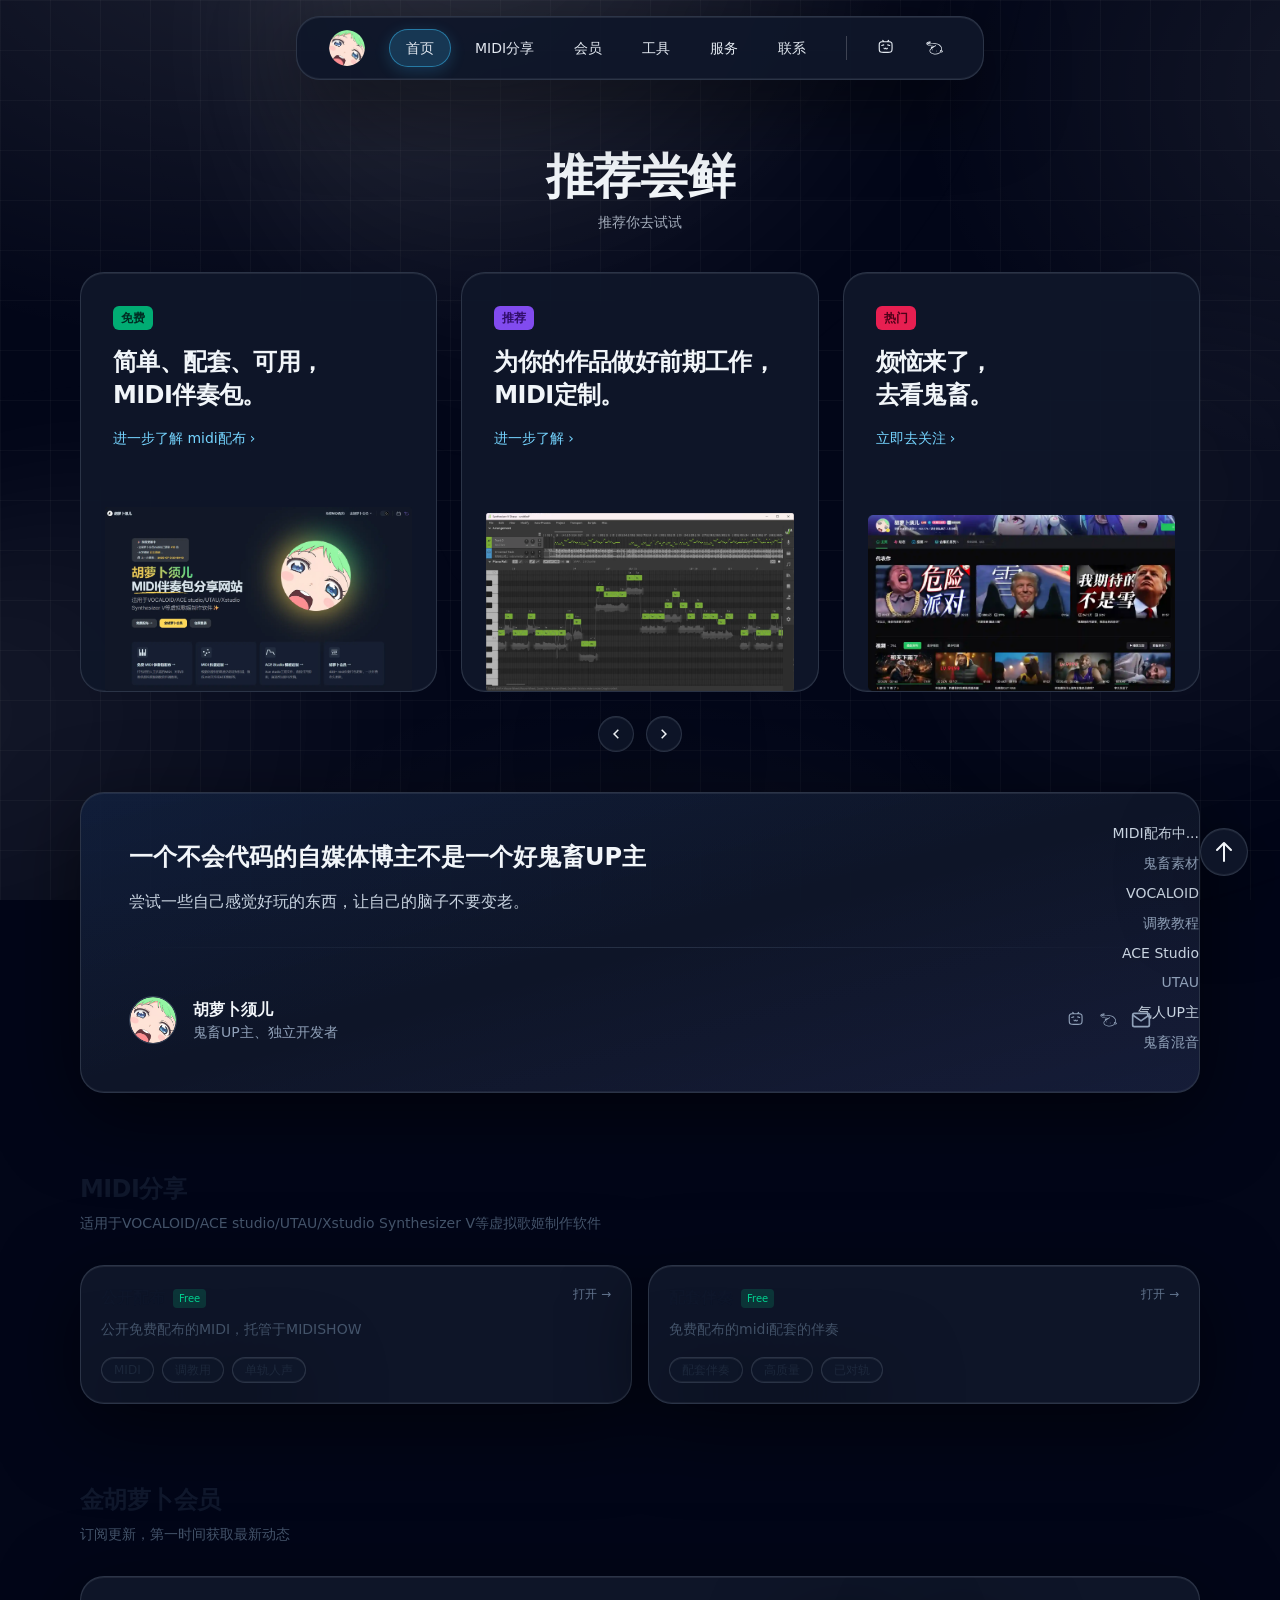
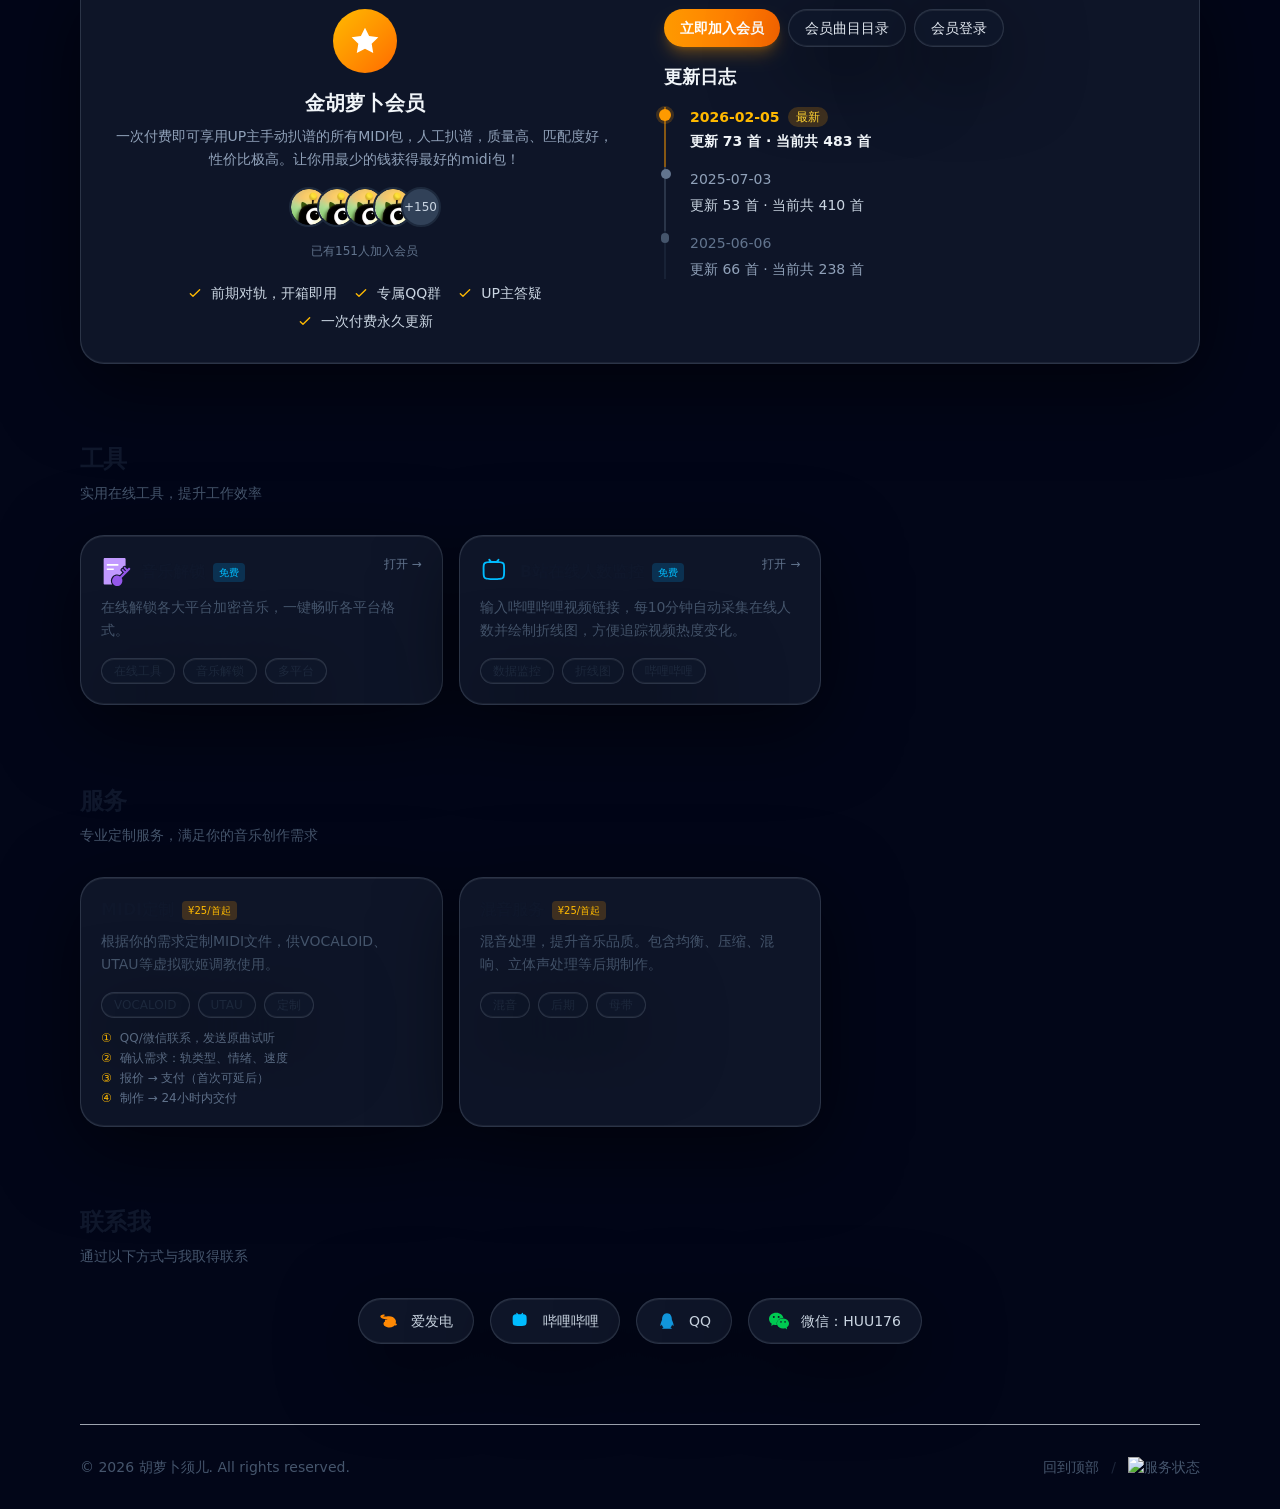
==== commit 3f4651ee: "添加统计页面" ====
--- a/index.html
+++ b/index.html
@@ -20,9 +20,9 @@
     <meta name="twitter:image" content="./img/cover.webp" />
     <meta name="author" content="胡萝卜须儿" />
     <title>胡萝卜须儿 - 个人作品集</title>
-    <script type="module" crossorigin src="./assets/index-CqEtvDox.js"></script>
+    <script type="module" crossorigin src="./assets/index-tNTzrnVN.js"></script>
     <link rel="modulepreload" crossorigin href="./assets/vendor-yfL0ty4i.js">
-    <link rel="stylesheet" crossorigin href="./assets/index-A_Mjwx-i.css">
+    <link rel="stylesheet" crossorigin href="./assets/index-BDttgbMH.css">
   </head>
   <body class="bg-slate-950 text-slate-100">
     <div id="root"></div>
--- a/assets/index-BDttgbMH.css
+++ b/assets/index-BDttgbMH.css
@@ -0,0 +1 @@
+/*! tailwindcss v4.2.2 | MIT License | https://tailwindcss.com */@layer properties{@supports ((-webkit-hyphens:none) and (not (margin-trim:inline))) or ((-moz-orient:inline) and (not (color:rgb(from red r g b)))){*,:before,:after,::backdrop{--tw-translate-x:0;--tw-translate-y:0;--tw-translate-z:0;--tw-rotate-x:initial;--tw-rotate-y:initial;--tw-rotate-z:initial;--tw-skew-x:initial;--tw-skew-y:initial;--tw-space-y-reverse:0;--tw-space-x-reverse:0;--tw-border-style:solid;--tw-gradient-position:initial;--tw-gradient-from:#0000;--tw-gradient-via:#0000;--tw-gradient-to:#0000;--tw-gradient-stops:initial;--tw-gradient-via-stops:initial;--tw-gradient-from-position:0%;--tw-gradient-via-position:50%;--tw-gradient-to-position:100%;--tw-leading:initial;--tw-font-weight:initial;--tw-tracking:initial;--tw-shadow:0 0 #0000;--tw-shadow-color:initial;--tw-shadow-alpha:100%;--tw-inset-shadow:0 0 #0000;--tw-inset-shadow-color:initial;--tw-inset-shadow-alpha:100%;--tw-ring-color:initial;--tw-ring-shadow:0 0 #0000;--tw-inset-ring-color:initial;--tw-inset-ring-shadow:0 0 #0000;--tw-ring-inset:initial;--tw-ring-offset-width:0px;--tw-ring-offset-color:#fff;--tw-ring-offset-shadow:0 0 #0000;--tw-blur:initial;--tw-brightness:initial;--tw-contrast:initial;--tw-grayscale:initial;--tw-hue-rotate:initial;--tw-invert:initial;--tw-opacity:initial;--tw-saturate:initial;--tw-sepia:initial;--tw-drop-shadow:initial;--tw-drop-shadow-color:initial;--tw-drop-shadow-alpha:100%;--tw-drop-shadow-size:initial;--tw-backdrop-blur:initial;--tw-backdrop-brightness:initial;--tw-backdrop-contrast:initial;--tw-backdrop-grayscale:initial;--tw-backdrop-hue-rotate:initial;--tw-backdrop-invert:initial;--tw-backdrop-opacity:initial;--tw-backdrop-saturate:initial;--tw-backdrop-sepia:initial;--tw-duration:initial;--tw-ease:initial;--tw-scale-x:1;--tw-scale-y:1;--tw-scale-z:1}}}@layer theme{:root,:host{--font-sans:ui-sans-serif, system-ui, sans-serif, "Apple Color Emoji", "Segoe UI Emoji", "Segoe UI Symbol", "Noto Color Emoji";--font-mono:ui-monospace, SFMono-Regular, Menlo, Monaco, Consolas, "Liberation Mono", "Courier New", monospace;--color-red-300:oklch(80.8% .114 19.571);--color-red-400:oklch(70.4% .191 22.216);--color-red-500:oklch(63.7% .237 25.331);--color-orange-400:oklch(75% .183 55.934);--color-orange-500:oklch(70.5% .213 47.604);--color-amber-300:oklch(87.9% .169 91.605);--color-amber-400:oklch(82.8% .189 84.429);--color-amber-500:oklch(76.9% .188 70.08);--color-green-500:oklch(72.3% .219 149.579);--color-emerald-400:oklch(76.5% .177 163.223);--color-emerald-500:oklch(69.6% .17 162.48);--color-emerald-950:oklch(26.2% .051 172.552);--color-cyan-500:oklch(71.5% .143 215.221);--color-sky-200:oklch(90.1% .058 230.902);--color-sky-300:oklch(82.8% .111 230.318);--color-sky-400:oklch(74.6% .16 232.661);--color-sky-500:oklch(68.5% .169 237.323);--color-blue-300:oklch(80.9% .105 251.813);--color-blue-400:oklch(70.7% .165 254.624);--color-blue-500:oklch(62.3% .214 259.815);--color-indigo-400:oklch(67.3% .182 276.935);--color-violet-400:oklch(70.2% .183 293.541);--color-violet-500:oklch(60.6% .25 292.717);--color-violet-950:oklch(28.3% .141 291.089);--color-purple-500:oklch(62.7% .265 303.9);--color-rose-400:oklch(71.2% .194 13.428);--color-rose-500:oklch(64.5% .246 16.439);--color-rose-950:oklch(27.1% .105 12.094);--color-slate-100:oklch(96.8% .007 247.896);--color-slate-200:oklch(92.9% .013 255.508);--color-slate-300:oklch(86.9% .022 252.894);--color-slate-400:oklch(70.4% .04 256.788);--color-slate-500:oklch(55.4% .046 257.417);--color-slate-600:oklch(44.6% .043 257.281);--color-slate-700:oklch(37.2% .044 257.287);--color-slate-800:oklch(27.9% .041 260.031);--color-slate-900:oklch(20.8% .042 265.755);--color-slate-950:oklch(12.9% .042 264.695);--color-black:#000;--color-white:#fff;--spacing:.25rem;--container-sm:24rem;--container-md:28rem;--container-3xl:48rem;--container-6xl:72rem;--text-xs:.75rem;--text-xs--line-height:calc(1 / .75);--text-sm:.875rem;--text-sm--line-height:calc(1.25 / .875);--text-base:1rem;--text-base--line-height: 1.5 ;--text-lg:1.125rem;--text-lg--line-height:calc(1.75 / 1.125);--text-xl:1.25rem;--text-xl--line-height:calc(1.75 / 1.25);--text-2xl:1.5rem;--text-2xl--line-height:calc(2 / 1.5);--text-4xl:2.25rem;--text-4xl--line-height:calc(2.5 / 2.25);--text-5xl:3rem;--text-5xl--line-height:1;--font-weight-normal:400;--font-weight-medium:500;--font-weight-semibold:600;--font-weight-bold:700;--tracking-tight:-.025em;--leading-snug:1.375;--leading-relaxed:1.625;--radius-md:.375rem;--radius-lg:.5rem;--radius-xl:.75rem;--radius-2xl:1rem;--animate-pulse:pulse 2s cubic-bezier(.4, 0, .6, 1) infinite;--blur-sm:8px;--blur-3xl:64px;--default-transition-duration:.15s;--default-transition-timing-function:cubic-bezier(.4, 0, .2, 1);--default-font-family:var(--font-sans);--default-mono-font-family:var(--font-mono);--radius-glass:24px}}@layer base{*,:after,:before,::backdrop{box-sizing:border-box;border:0 solid;margin:0;padding:0}::file-selector-button{box-sizing:border-box;border:0 solid;margin:0;padding:0}html,:host{-webkit-text-size-adjust:100%;-moz-tab-size:4;-o-tab-size:4;tab-size:4;line-height:1.5;font-family:var(--default-font-family,ui-sans-serif, system-ui, sans-serif, "Apple Color Emoji", "Segoe UI Emoji", "Segoe UI Symbol", "Noto Color Emoji");font-feature-settings:var(--default-font-feature-settings,normal);font-variation-settings:var(--default-font-variation-settings,normal);-webkit-tap-highlight-color:transparent}hr{height:0;color:inherit;border-top-width:1px}abbr:where([title]){-webkit-text-decoration:underline dotted;text-decoration:underline dotted}h1,h2,h3,h4,h5,h6{font-size:inherit;font-weight:inherit}a{color:inherit;-webkit-text-decoration:inherit;text-decoration:inherit}b,strong{font-weight:bolder}code,kbd,samp,pre{font-family:var(--default-mono-font-family,ui-monospace, SFMono-Regular, Menlo, Monaco, Consolas, "Liberation Mono", "Courier New", monospace);font-feature-settings:var(--default-mono-font-feature-settings,normal);font-variation-settings:var(--default-mono-font-variation-settings,normal);font-size:1em}small{font-size:80%}sub,sup{vertical-align:baseline;font-size:75%;line-height:0;position:relative}sub{bottom:-.25em}sup{top:-.5em}table{text-indent:0;border-color:inherit;border-collapse:collapse}:-moz-focusring{outline:auto}progress{vertical-align:baseline}summary{display:list-item}ol,ul,menu{list-style:none}img,svg,video,canvas,audio,iframe,embed,object{vertical-align:middle;display:block}img,video{max-width:100%;height:auto}button,input,select,optgroup,textarea{font:inherit;font-feature-settings:inherit;font-variation-settings:inherit;letter-spacing:inherit;color:inherit;opacity:1;background-color:#0000;border-radius:0}::file-selector-button{font:inherit;font-feature-settings:inherit;font-variation-settings:inherit;letter-spacing:inherit;color:inherit;opacity:1;background-color:#0000;border-radius:0}:where(select:is([multiple],[size])) optgroup{font-weight:bolder}:where(select:is([multiple],[size])) optgroup option{padding-inline-start:20px}::file-selector-button{margin-inline-end:4px}::-moz-placeholder{opacity:1}::placeholder{opacity:1}@supports (not (-webkit-appearance:-apple-pay-button)) or (contain-intrinsic-size:1px){::-moz-placeholder{color:currentColor}::placeholder{color:currentColor}@supports (color:color-mix(in lab,red,red)){::-moz-placeholder{color:color-mix(in oklab,currentcolor 50%,transparent)}::placeholder{color:color-mix(in oklab,currentcolor 50%,transparent)}}}textarea{resize:vertical}::-webkit-search-decoration{-webkit-appearance:none}::-webkit-date-and-time-value{min-height:1lh;text-align:inherit}::-webkit-datetime-edit{display:inline-flex}::-webkit-datetime-edit-fields-wrapper{padding:0}::-webkit-datetime-edit{padding-block:0}::-webkit-datetime-edit-year-field{padding-block:0}::-webkit-datetime-edit-month-field{padding-block:0}::-webkit-datetime-edit-day-field{padding-block:0}::-webkit-datetime-edit-hour-field{padding-block:0}::-webkit-datetime-edit-minute-field{padding-block:0}::-webkit-datetime-edit-second-field{padding-block:0}::-webkit-datetime-edit-millisecond-field{padding-block:0}::-webkit-datetime-edit-meridiem-field{padding-block:0}::-webkit-calendar-picker-indicator{line-height:1}:-moz-ui-invalid{box-shadow:none}button,input:where([type=button],[type=reset],[type=submit]){-webkit-appearance:button;-moz-appearance:button;appearance:button}::file-selector-button{-webkit-appearance:button;-moz-appearance:button;appearance:button}::-webkit-inner-spin-button{height:auto}::-webkit-outer-spin-button{height:auto}[hidden]:where(:not([hidden=until-found])){display:none!important}}@layer components;@layer utilities{.pointer-events-none{pointer-events:none}.visible{visibility:visible}.absolute{position:absolute}.fixed{position:fixed}.relative{position:relative}.static{position:static}.sticky{position:sticky}.inset-0{inset:calc(var(--spacing) * 0)}.start{inset-inline-start:var(--spacing)}.end{inset-inline-end:var(--spacing)}.top-0{top:calc(var(--spacing) * 0)}.top-0\.5{top:calc(var(--spacing) * .5)}.top-1\/3{top:33.3333%}.top-4{top:calc(var(--spacing) * 4)}.top-\[-96px\]{top:-96px}.top-\[-200px\]{top:-200px}.top-\[-320px\]{top:-320px}.top-\[10\%\]{top:10%}.top-\[20\%\]{top:20%}.top-\[30\%\]{top:30%}.top-\[40\%\]{top:40%}.top-\[50\%\]{top:50%}.top-\[60\%\]{top:60%}.top-\[60px\]{top:60px}.top-\[70\%\]{top:70%}.top-\[80\%\]{top:80%}.-right-72{right:calc(var(--spacing) * -72)}.right-0{right:calc(var(--spacing) * 0)}.right-4{right:calc(var(--spacing) * 4)}.right-8{right:calc(var(--spacing) * 8)}.bottom-6{bottom:calc(var(--spacing) * 6)}.bottom-\[-360px\]{bottom:-360px}.-left-\[5px\]{left:-5px}.-left-\[7px\]{left:-7px}.left-0{left:calc(var(--spacing) * 0)}.left-1\/2{left:50%}.left-\[-260px\]{left:-260px}.-z-10{z-index:-10}.z-10{z-index:10}.z-20{z-index:20}.z-50{z-index:50}.container{width:100%}@media(min-width:40rem){.container{max-width:40rem}}@media(min-width:48rem){.container{max-width:48rem}}@media(min-width:64rem){.container{max-width:64rem}}@media(min-width:80rem){.container{max-width:80rem}}@media(min-width:96rem){.container{max-width:96rem}}.m-416{margin:calc(var(--spacing) * 416)}.mx-auto{margin-inline:auto}.mt-0\.5{margin-top:calc(var(--spacing) * .5)}.mt-1{margin-top:calc(var(--spacing) * 1)}.mt-2{margin-top:calc(var(--spacing) * 2)}.mt-3{margin-top:calc(var(--spacing) * 3)}.mt-4{margin-top:calc(var(--spacing) * 4)}.mt-6{margin-top:calc(var(--spacing) * 6)}.mt-8{margin-top:calc(var(--spacing) * 8)}.mt-10{margin-top:calc(var(--spacing) * 10)}.mb-1{margin-bottom:calc(var(--spacing) * 1)}.mb-2{margin-bottom:calc(var(--spacing) * 2)}.mb-3{margin-bottom:calc(var(--spacing) * 3)}.mb-4{margin-bottom:calc(var(--spacing) * 4)}.mb-5{margin-bottom:calc(var(--spacing) * 5)}.mb-6{margin-bottom:calc(var(--spacing) * 6)}.mb-8{margin-bottom:calc(var(--spacing) * 8)}.ml-auto{margin-left:auto}.line-clamp-1{-webkit-line-clamp:1;-webkit-box-orient:vertical;display:-webkit-box;overflow:hidden}.line-clamp-2{-webkit-line-clamp:2;-webkit-box-orient:vertical;display:-webkit-box;overflow:hidden}.block{display:block}.flex{display:flex}.grid{display:grid}.hidden{display:none}.inline{display:inline}.inline-block{display:inline-block}.inline-flex{display:inline-flex}.table{display:table}.h-1\.5{height:calc(var(--spacing) * 1.5)}.h-2\.5{height:calc(var(--spacing) * 2.5)}.h-3{height:calc(var(--spacing) * 3)}.h-4{height:calc(var(--spacing) * 4)}.h-5{height:calc(var(--spacing) * 5)}.h-6{height:calc(var(--spacing) * 6)}.h-8{height:calc(var(--spacing) * 8)}.h-9{height:calc(var(--spacing) * 9)}.h-10{height:calc(var(--spacing) * 10)}.h-12{height:calc(var(--spacing) * 12)}.h-16{height:calc(var(--spacing) * 16)}.h-\[54px\]{height:54px}.h-\[72px\]{height:72px}.h-\[600px\]{height:600px}.h-\[620px\]{height:620px}.h-\[780px\]{height:780px}.h-px{height:1px}.min-h-dvh{min-height:100dvh}.min-h-screen{min-height:100vh}.w-1\.5{width:calc(var(--spacing) * 1.5)}.w-2{width:calc(var(--spacing) * 2)}.w-2\.5{width:calc(var(--spacing) * 2.5)}.w-3{width:calc(var(--spacing) * 3)}.w-4{width:calc(var(--spacing) * 4)}.w-5{width:calc(var(--spacing) * 5)}.w-6{width:calc(var(--spacing) * 6)}.w-8{width:calc(var(--spacing) * 8)}.w-9{width:calc(var(--spacing) * 9)}.w-10{width:calc(var(--spacing) * 10)}.w-12{width:calc(var(--spacing) * 12)}.w-16{width:calc(var(--spacing) * 16)}.w-24{width:calc(var(--spacing) * 24)}.w-32{width:calc(var(--spacing) * 32)}.w-\[600px\]{width:600px}.w-\[620px\]{width:620px}.w-\[780px\]{width:780px}.w-auto{width:auto}.w-full{width:100%}.w-px{width:1px}.max-w-3xl{max-width:var(--container-3xl)}.max-w-6xl{max-width:var(--container-6xl)}.max-w-full{max-width:100%}.max-w-md{max-width:var(--container-md)}.max-w-sm{max-width:var(--container-sm)}.min-w-0{min-width:calc(var(--spacing) * 0)}.flex-1{flex:1}.flex-shrink-0,.shrink-0{flex-shrink:0}.-translate-x-1\/2{--tw-translate-x: -50% ;translate:var(--tw-translate-x) var(--tw-translate-y)}.transform{transform:var(--tw-rotate-x,) var(--tw-rotate-y,) var(--tw-rotate-z,) var(--tw-skew-x,) var(--tw-skew-y,)}.animate-pulse{animation:var(--animate-pulse)}.cursor-pointer{cursor:pointer}.resize{resize:both}.grid-cols-1{grid-template-columns:repeat(1,minmax(0,1fr))}.grid-cols-2{grid-template-columns:repeat(2,minmax(0,1fr))}.grid-cols-3{grid-template-columns:repeat(3,minmax(0,1fr))}.flex-col{flex-direction:column}.flex-wrap{flex-wrap:wrap}.items-center{align-items:center}.items-end{align-items:flex-end}.items-start{align-items:flex-start}.justify-between{justify-content:space-between}.justify-center{justify-content:center}.gap-1{gap:calc(var(--spacing) * 1)}.gap-1\.5{gap:calc(var(--spacing) * 1.5)}.gap-2{gap:calc(var(--spacing) * 2)}.gap-3{gap:calc(var(--spacing) * 3)}.gap-4{gap:calc(var(--spacing) * 4)}.gap-6{gap:calc(var(--spacing) * 6)}.gap-8{gap:calc(var(--spacing) * 8)}:where(.space-y-1>:not(:last-child)){--tw-space-y-reverse:0;margin-block-start:calc(calc(var(--spacing) * 1) * var(--tw-space-y-reverse));margin-block-end:calc(calc(var(--spacing) * 1) * calc(1 - var(--tw-space-y-reverse)))}:where(.space-y-2>:not(:last-child)){--tw-space-y-reverse:0;margin-block-start:calc(calc(var(--spacing) * 2) * var(--tw-space-y-reverse));margin-block-end:calc(calc(var(--spacing) * 2) * calc(1 - var(--tw-space-y-reverse)))}:where(.space-y-3>:not(:last-child)){--tw-space-y-reverse:0;margin-block-start:calc(calc(var(--spacing) * 3) * var(--tw-space-y-reverse));margin-block-end:calc(calc(var(--spacing) * 3) * calc(1 - var(--tw-space-y-reverse)))}:where(.space-y-4>:not(:last-child)){--tw-space-y-reverse:0;margin-block-start:calc(calc(var(--spacing) * 4) * var(--tw-space-y-reverse));margin-block-end:calc(calc(var(--spacing) * 4) * calc(1 - var(--tw-space-y-reverse)))}:where(.space-y-8>:not(:last-child)){--tw-space-y-reverse:0;margin-block-start:calc(calc(var(--spacing) * 8) * var(--tw-space-y-reverse));margin-block-end:calc(calc(var(--spacing) * 8) * calc(1 - var(--tw-space-y-reverse)))}.gap-x-4{-moz-column-gap:calc(var(--spacing) * 4);column-gap:calc(var(--spacing) * 4)}:where(.-space-x-3>:not(:last-child)){--tw-space-x-reverse:0;margin-inline-start:calc(calc(var(--spacing) * -3) * var(--tw-space-x-reverse));margin-inline-end:calc(calc(var(--spacing) * -3) * calc(1 - var(--tw-space-x-reverse)))}.gap-y-2{row-gap:calc(var(--spacing) * 2)}.overflow-hidden{overflow:hidden}.overflow-x-auto{overflow-x:auto}.rounded{border-radius:.25rem}.rounded-2xl{border-radius:var(--radius-2xl)}.rounded-full{border-radius:3.40282e38px}.rounded-lg{border-radius:var(--radius-lg)}.rounded-md{border-radius:var(--radius-md)}.rounded-xl{border-radius:var(--radius-xl)}.border{border-style:var(--tw-border-style);border-width:1px}.border-2{border-style:var(--tw-border-style);border-width:2px}.border-t{border-top-style:var(--tw-border-style);border-top-width:1px}.border-b{border-bottom-style:var(--tw-border-style);border-bottom-width:1px}.border-l-2{border-left-style:var(--tw-border-style);border-left-width:2px}.border-dashed{--tw-border-style:dashed;border-style:dashed}.border-amber-500\/20{border-color:#f99c0033}@supports (color:color-mix(in lab,red,red)){.border-amber-500\/20{border-color:color-mix(in oklab,var(--color-amber-500) 20%,transparent)}}.border-amber-500\/50{border-color:#f99c0080}@supports (color:color-mix(in lab,red,red)){.border-amber-500\/50{border-color:color-mix(in oklab,var(--color-amber-500) 50%,transparent)}}.border-red-500\/30{border-color:#fb2c364d}@supports (color:color-mix(in lab,red,red)){.border-red-500\/30{border-color:color-mix(in oklab,var(--color-red-500) 30%,transparent)}}.border-rose-500\/30{border-color:#ff23574d}@supports (color:color-mix(in lab,red,red)){.border-rose-500\/30{border-color:color-mix(in oklab,var(--color-rose-500) 30%,transparent)}}.border-slate-200\/70{border-color:#e2e8f0b3}@supports (color:color-mix(in lab,red,red)){.border-slate-200\/70{border-color:color-mix(in oklab,var(--color-slate-200) 70%,transparent)}}.border-slate-400\/30{border-color:#90a1b94d}@supports (color:color-mix(in lab,red,red)){.border-slate-400\/30{border-color:color-mix(in oklab,var(--color-slate-400) 30%,transparent)}}.border-slate-600\/30{border-color:#45556c4d}@supports (color:color-mix(in lab,red,red)){.border-slate-600\/30{border-color:color-mix(in oklab,var(--color-slate-600) 30%,transparent)}}.border-slate-600\/50{border-color:#45556c80}@supports (color:color-mix(in lab,red,red)){.border-slate-600\/50{border-color:color-mix(in oklab,var(--color-slate-600) 50%,transparent)}}.border-slate-700\/30{border-color:#3141584d}@supports (color:color-mix(in lab,red,red)){.border-slate-700\/30{border-color:color-mix(in oklab,var(--color-slate-700) 30%,transparent)}}.border-slate-800{border-color:var(--color-slate-800)}.border-white\/5{border-color:#ffffff0d}@supports (color:color-mix(in lab,red,red)){.border-white\/5{border-color:color-mix(in oklab,var(--color-white) 5%,transparent)}}.border-white\/10{border-color:#ffffff1a}@supports (color:color-mix(in lab,red,red)){.border-white\/10{border-color:color-mix(in oklab,var(--color-white) 10%,transparent)}}.bg-amber-500{background-color:var(--color-amber-500)}.bg-amber-500\/10{background-color:#f99c001a}@supports (color:color-mix(in lab,red,red)){.bg-amber-500\/10{background-color:color-mix(in oklab,var(--color-amber-500) 10%,transparent)}}.bg-amber-500\/20{background-color:#f99c0033}@supports (color:color-mix(in lab,red,red)){.bg-amber-500\/20{background-color:color-mix(in oklab,var(--color-amber-500) 20%,transparent)}}.bg-black\/60{background-color:#0009}@supports (color:color-mix(in lab,red,red)){.bg-black\/60{background-color:color-mix(in oklab,var(--color-black) 60%,transparent)}}.bg-blue-500\/20{background-color:#3080ff33}@supports (color:color-mix(in lab,red,red)){.bg-blue-500\/20{background-color:color-mix(in oklab,var(--color-blue-500) 20%,transparent)}}.bg-emerald-400{background-color:var(--color-emerald-400)}.bg-emerald-500\/20{background-color:#00bb7f33}@supports (color:color-mix(in lab,red,red)){.bg-emerald-500\/20{background-color:color-mix(in oklab,var(--color-emerald-500) 20%,transparent)}}.bg-emerald-500\/90{background-color:#00bb7fe6}@supports (color:color-mix(in lab,red,red)){.bg-emerald-500\/90{background-color:color-mix(in oklab,var(--color-emerald-500) 90%,transparent)}}.bg-red-500\/20{background-color:#fb2c3633}@supports (color:color-mix(in lab,red,red)){.bg-red-500\/20{background-color:color-mix(in oklab,var(--color-red-500) 20%,transparent)}}.bg-rose-500\/20{background-color:#ff235733}@supports (color:color-mix(in lab,red,red)){.bg-rose-500\/20{background-color:color-mix(in oklab,var(--color-rose-500) 20%,transparent)}}.bg-rose-500\/90{background-color:#ff2357e6}@supports (color:color-mix(in lab,red,red)){.bg-rose-500\/90{background-color:color-mix(in oklab,var(--color-rose-500) 90%,transparent)}}.bg-sky-500{background-color:var(--color-sky-500)}.bg-sky-500\/20{background-color:#00a5ef33}@supports (color:color-mix(in lab,red,red)){.bg-sky-500\/20{background-color:color-mix(in oklab,var(--color-sky-500) 20%,transparent)}}.bg-slate-500{background-color:var(--color-slate-500)}.bg-slate-600{background-color:var(--color-slate-600)}.bg-slate-700{background-color:var(--color-slate-700)}.bg-slate-950{background-color:var(--color-slate-950)}.bg-violet-500\/90{background-color:#8d54ffe6}@supports (color:color-mix(in lab,red,red)){.bg-violet-500\/90{background-color:color-mix(in oklab,var(--color-violet-500) 90%,transparent)}}.bg-white\/5{background-color:#ffffff0d}@supports (color:color-mix(in lab,red,red)){.bg-white\/5{background-color:color-mix(in oklab,var(--color-white) 5%,transparent)}}.bg-white\/20{background-color:#fff3}@supports (color:color-mix(in lab,red,red)){.bg-white\/20{background-color:color-mix(in oklab,var(--color-white) 20%,transparent)}}.bg-gradient-to-br{--tw-gradient-position:to bottom right in oklab;background-image:linear-gradient(var(--tw-gradient-stops))}.bg-gradient-to-r{--tw-gradient-position:to right in oklab;background-image:linear-gradient(var(--tw-gradient-stops))}.bg-gradient-to-tl{--tw-gradient-position:to top left in oklab;background-image:linear-gradient(var(--tw-gradient-stops))}.bg-\[linear-gradient\(rgba\(255\,255\,255\,0\.03\)_1px\,transparent_1px\)\,linear-gradient\(90deg\,rgba\(255\,255\,255\,0\.03\)_1px\,transparent_1px\)\]{background-image:linear-gradient(#ffffff08 1px,#0000 1px),linear-gradient(90deg,#ffffff08 1px,#0000 1px)}.bg-\[radial-gradient\(1200px_800px_at_20\%_-10\%\,rgba\(255\,255\,255\,0\.10\)\,rgba\(0\,0\,0\,0\)_55\%\)\,radial-gradient\(900px_700px_at_110\%_10\%\,rgba\(255\,255\,255\,0\.08\)\,rgba\(0\,0\,0\,0\)_55\%\)\,radial-gradient\(800px_700px_at_50\%_120\%\,rgba\(255\,255\,255\,0\.06\)\,rgba\(0\,0\,0\,0\)_60\%\)\]{background-image:radial-gradient(1200px 800px at 20% -10%,#ffffff1a,#0000 55%),radial-gradient(900px 700px at 110% 10%,#ffffff14,#0000 55%),radial-gradient(800px 700px at 50% 120%,#ffffff0f,#0000 60%)}.bg-\[radial-gradient\(circle\,rgba\(56\,189\,248\,0\.07\)\,transparent_65\%\)\]{background-image:radial-gradient(circle,#38bdf812,#0000 65%)}.bg-\[radial-gradient\(circle_at_30\%_30\%\,rgba\(255\,255\,255\,0\.06\)\,rgba\(255\,255\,255\,0\)_65\%\)\]{background-image:radial-gradient(circle at 30% 30%,#ffffff0f,#fff0 65%)}.bg-\[radial-gradient\(circle_at_30\%_30\%\,rgba\(255\,255\,255\,0\.08\)\,rgba\(255\,255\,255\,0\)_65\%\)\]{background-image:radial-gradient(circle at 30% 30%,#ffffff14,#fff0 65%)}.bg-\[radial-gradient\(circle_at_30\%_30\%\,rgba\(255\,255\,255\,0\.12\)\,rgba\(255\,255\,255\,0\)_65\%\)\]{background-image:radial-gradient(circle at 30% 30%,#ffffff1f,#fff0 65%)}.from-amber-400{--tw-gradient-from:var(--color-amber-400);--tw-gradient-stops:var(--tw-gradient-via-stops,var(--tw-gradient-position), var(--tw-gradient-from) var(--tw-gradient-from-position), var(--tw-gradient-to) var(--tw-gradient-to-position))}.from-amber-500{--tw-gradient-from:var(--color-amber-500);--tw-gradient-stops:var(--tw-gradient-via-stops,var(--tw-gradient-position), var(--tw-gradient-from) var(--tw-gradient-from-position), var(--tw-gradient-to) var(--tw-gradient-to-position))}.from-blue-500\/5{--tw-gradient-from:#3080ff0d}@supports (color:color-mix(in lab,red,red)){.from-blue-500\/5{--tw-gradient-from:color-mix(in oklab, var(--color-blue-500) 5%, transparent)}}.from-blue-500\/5{--tw-gradient-stops:var(--tw-gradient-via-stops,var(--tw-gradient-position), var(--tw-gradient-from) var(--tw-gradient-from-position), var(--tw-gradient-to) var(--tw-gradient-to-position))}.from-cyan-500\/3{--tw-gradient-from:#00b7d708}@supports (color:color-mix(in lab,red,red)){.from-cyan-500\/3{--tw-gradient-from:color-mix(in oklab, var(--color-cyan-500) 3%, transparent)}}.from-cyan-500\/3{--tw-gradient-stops:var(--tw-gradient-via-stops,var(--tw-gradient-position), var(--tw-gradient-from) var(--tw-gradient-from-position), var(--tw-gradient-to) var(--tw-gradient-to-position))}.from-transparent{--tw-gradient-from:transparent;--tw-gradient-stops:var(--tw-gradient-via-stops,var(--tw-gradient-position), var(--tw-gradient-from) var(--tw-gradient-from-position), var(--tw-gradient-to) var(--tw-gradient-to-position))}.via-slate-500\/30{--tw-gradient-via:#62748e4d}@supports (color:color-mix(in lab,red,red)){.via-slate-500\/30{--tw-gradient-via:color-mix(in oklab, var(--color-slate-500) 30%, transparent)}}.via-slate-500\/30{--tw-gradient-via-stops:var(--tw-gradient-position), var(--tw-gradient-from) var(--tw-gradient-from-position), var(--tw-gradient-via) var(--tw-gradient-via-position), var(--tw-gradient-to) var(--tw-gradient-to-position);--tw-gradient-stops:var(--tw-gradient-via-stops)}.via-transparent{--tw-gradient-via:transparent;--tw-gradient-via-stops:var(--tw-gradient-position), var(--tw-gradient-from) var(--tw-gradient-from-position), var(--tw-gradient-via) var(--tw-gradient-via-position), var(--tw-gradient-to) var(--tw-gradient-to-position);--tw-gradient-stops:var(--tw-gradient-via-stops)}.to-blue-500\/3{--tw-gradient-to:#3080ff08}@supports (color:color-mix(in lab,red,red)){.to-blue-500\/3{--tw-gradient-to:color-mix(in oklab, var(--color-blue-500) 3%, transparent)}}.to-blue-500\/3{--tw-gradient-stops:var(--tw-gradient-via-stops,var(--tw-gradient-position), var(--tw-gradient-from) var(--tw-gradient-from-position), var(--tw-gradient-to) var(--tw-gradient-to-position))}.to-orange-500{--tw-gradient-to:var(--color-orange-500);--tw-gradient-stops:var(--tw-gradient-via-stops,var(--tw-gradient-position), var(--tw-gradient-from) var(--tw-gradient-from-position), var(--tw-gradient-to) var(--tw-gradient-to-position))}.to-purple-500\/5{--tw-gradient-to:#ac4bff0d}@supports (color:color-mix(in lab,red,red)){.to-purple-500\/5{--tw-gradient-to:color-mix(in oklab, var(--color-purple-500) 5%, transparent)}}.to-purple-500\/5{--tw-gradient-stops:var(--tw-gradient-via-stops,var(--tw-gradient-position), var(--tw-gradient-from) var(--tw-gradient-from-position), var(--tw-gradient-to) var(--tw-gradient-to-position))}.to-transparent{--tw-gradient-to:transparent;--tw-gradient-stops:var(--tw-gradient-via-stops,var(--tw-gradient-position), var(--tw-gradient-from) var(--tw-gradient-from-position), var(--tw-gradient-to) var(--tw-gradient-to-position))}.bg-\[size\:50px_50px\]{background-size:50px 50px}.object-contain{-o-object-fit:contain;object-fit:contain}.object-cover{-o-object-fit:cover;object-fit:cover}.object-bottom{-o-object-position:bottom;object-position:bottom}.p-3{padding:calc(var(--spacing) * 3)}.p-4{padding:calc(var(--spacing) * 4)}.p-5{padding:calc(var(--spacing) * 5)}.p-6{padding:calc(var(--spacing) * 6)}.p-8{padding:calc(var(--spacing) * 8)}.p-12{padding:calc(var(--spacing) * 12)}.px-1\.5{padding-inline:calc(var(--spacing) * 1.5)}.px-2{padding-inline:calc(var(--spacing) * 2)}.px-3{padding-inline:calc(var(--spacing) * 3)}.px-4{padding-inline:calc(var(--spacing) * 4)}.px-5{padding-inline:calc(var(--spacing) * 5)}.px-6{padding-inline:calc(var(--spacing) * 6)}.px-8{padding-inline:calc(var(--spacing) * 8)}.py-0\.5{padding-block:calc(var(--spacing) * .5)}.py-1{padding-block:calc(var(--spacing) * 1)}.py-1\.5{padding-block:calc(var(--spacing) * 1.5)}.py-2{padding-block:calc(var(--spacing) * 2)}.py-2\.5{padding-block:calc(var(--spacing) * 2.5)}.py-3{padding-block:calc(var(--spacing) * 3)}.py-4{padding-block:calc(var(--spacing) * 4)}.py-8{padding-block:calc(var(--spacing) * 8)}.py-10{padding-block:calc(var(--spacing) * 10)}.pt-1{padding-top:calc(var(--spacing) * 1)}.pt-4{padding-top:calc(var(--spacing) * 4)}.pt-10{padding-top:calc(var(--spacing) * 10)}.pr-4{padding-right:calc(var(--spacing) * 4)}.pb-0{padding-bottom:calc(var(--spacing) * 0)}.pb-2{padding-bottom:calc(var(--spacing) * 2)}.pb-4{padding-bottom:calc(var(--spacing) * 4)}.pl-6{padding-left:calc(var(--spacing) * 6)}.text-center{text-align:center}.text-left{text-align:left}.text-right{text-align:right}.font-mono{font-family:var(--font-mono)}.text-2xl{font-size:var(--text-2xl);line-height:var(--tw-leading,var(--text-2xl--line-height))}.text-4xl{font-size:var(--text-4xl);line-height:var(--tw-leading,var(--text-4xl--line-height))}.text-base{font-size:var(--text-base);line-height:var(--tw-leading,var(--text-base--line-height))}.text-lg{font-size:var(--text-lg);line-height:var(--tw-leading,var(--text-lg--line-height))}.text-sm{font-size:var(--text-sm);line-height:var(--tw-leading,var(--text-sm--line-height))}.text-xl{font-size:var(--text-xl);line-height:var(--tw-leading,var(--text-xl--line-height))}.text-xs{font-size:var(--text-xs);line-height:var(--tw-leading,var(--text-xs--line-height))}.text-\[10px\]{font-size:10px}.leading-relaxed{--tw-leading:var(--leading-relaxed);line-height:var(--leading-relaxed)}.leading-snug{--tw-leading:var(--leading-snug);line-height:var(--leading-snug)}.font-bold{--tw-font-weight:var(--font-weight-bold);font-weight:var(--font-weight-bold)}.font-medium{--tw-font-weight:var(--font-weight-medium);font-weight:var(--font-weight-medium)}.font-normal{--tw-font-weight:var(--font-weight-normal);font-weight:var(--font-weight-normal)}.font-semibold{--tw-font-weight:var(--font-weight-semibold);font-weight:var(--font-weight-semibold)}.tracking-tight{--tw-tracking:var(--tracking-tight);letter-spacing:var(--tracking-tight)}.whitespace-nowrap{white-space:nowrap}.whitespace-pre-line{white-space:pre-line}.text-amber-300{color:var(--color-amber-300)}.text-amber-400{color:var(--color-amber-400)}.text-blue-400{color:var(--color-blue-400)}.text-emerald-400{color:var(--color-emerald-400)}.text-emerald-950{color:var(--color-emerald-950)}.text-green-500{color:var(--color-green-500)}.text-orange-400{color:var(--color-orange-400)}.text-red-300{color:var(--color-red-300)}.text-red-400{color:var(--color-red-400)}.text-rose-400{color:var(--color-rose-400)}.text-rose-950{color:var(--color-rose-950)}.text-sky-300{color:var(--color-sky-300)}.text-sky-400{color:var(--color-sky-400)}.text-slate-100{color:var(--color-slate-100)}.text-slate-200{color:var(--color-slate-200)}.text-slate-300{color:var(--color-slate-300)}.text-slate-300\/80{color:#cad5e2cc}@supports (color:color-mix(in lab,red,red)){.text-slate-300\/80{color:color-mix(in oklab,var(--color-slate-300) 80%,transparent)}}.text-slate-300\/90{color:#cad5e2e6}@supports (color:color-mix(in lab,red,red)){.text-slate-300\/90{color:color-mix(in oklab,var(--color-slate-300) 90%,transparent)}}.text-slate-400{color:var(--color-slate-400)}.text-slate-500{color:var(--color-slate-500)}.text-slate-600{color:var(--color-slate-600)}.text-slate-800{color:var(--color-slate-800)}.text-slate-900{color:var(--color-slate-900)}.text-violet-400{color:var(--color-violet-400)}.text-violet-950{color:var(--color-violet-950)}.text-white{color:var(--color-white)}.placeholder-slate-500::-moz-placeholder{color:var(--color-slate-500)}.placeholder-slate-500::placeholder{color:var(--color-slate-500)}.opacity-40{opacity:.4}.shadow-lg{--tw-shadow:0 10px 15px -3px var(--tw-shadow-color,#0000001a), 0 4px 6px -4px var(--tw-shadow-color,#0000001a);box-shadow:var(--tw-inset-shadow),var(--tw-inset-ring-shadow),var(--tw-ring-offset-shadow),var(--tw-ring-shadow),var(--tw-shadow)}.shadow-sm{--tw-shadow:0 1px 3px 0 var(--tw-shadow-color,#0000001a), 0 1px 2px -1px var(--tw-shadow-color,#0000001a);box-shadow:var(--tw-inset-shadow),var(--tw-inset-ring-shadow),var(--tw-ring-offset-shadow),var(--tw-ring-shadow),var(--tw-shadow)}.ring-3{--tw-ring-shadow:var(--tw-ring-inset,) 0 0 0 calc(3px + var(--tw-ring-offset-width)) var(--tw-ring-color,currentcolor);box-shadow:var(--tw-inset-shadow),var(--tw-inset-ring-shadow),var(--tw-ring-offset-shadow),var(--tw-ring-shadow),var(--tw-shadow)}.shadow-amber-500\/30{--tw-shadow-color:#f99c004d}@supports (color:color-mix(in lab,red,red)){.shadow-amber-500\/30{--tw-shadow-color:color-mix(in oklab, color-mix(in oklab, var(--color-amber-500) 30%, transparent) var(--tw-shadow-alpha), transparent)}}.shadow-black\/30{--tw-shadow-color:#0000004d}@supports (color:color-mix(in lab,red,red)){.shadow-black\/30{--tw-shadow-color:color-mix(in oklab, color-mix(in oklab, var(--color-black) 30%, transparent) var(--tw-shadow-alpha), transparent)}}.ring-amber-500\/20{--tw-ring-color:#f99c0033}@supports (color:color-mix(in lab,red,red)){.ring-amber-500\/20{--tw-ring-color:color-mix(in oklab, var(--color-amber-500) 20%, transparent)}}.blur{--tw-blur:blur(8px);filter:var(--tw-blur,) var(--tw-brightness,) var(--tw-contrast,) var(--tw-grayscale,) var(--tw-hue-rotate,) var(--tw-invert,) var(--tw-saturate,) var(--tw-sepia,) var(--tw-drop-shadow,)}.blur-3xl{--tw-blur:blur(var(--blur-3xl));filter:var(--tw-blur,) var(--tw-brightness,) var(--tw-contrast,) var(--tw-grayscale,) var(--tw-hue-rotate,) var(--tw-invert,) var(--tw-saturate,) var(--tw-sepia,) var(--tw-drop-shadow,)}.filter{filter:var(--tw-blur,) var(--tw-brightness,) var(--tw-contrast,) var(--tw-grayscale,) var(--tw-hue-rotate,) var(--tw-invert,) var(--tw-saturate,) var(--tw-sepia,) var(--tw-drop-shadow,)}.backdrop-blur-sm{--tw-backdrop-blur:blur(var(--blur-sm));backdrop-filter:var(--tw-backdrop-blur,) var(--tw-backdrop-brightness,) var(--tw-backdrop-contrast,) var(--tw-backdrop-grayscale,) var(--tw-backdrop-hue-rotate,) var(--tw-backdrop-invert,) var(--tw-backdrop-opacity,) var(--tw-backdrop-saturate,) var(--tw-backdrop-sepia,)}.transition{transition-property:color,background-color,border-color,outline-color,text-decoration-color,fill,stroke,--tw-gradient-from,--tw-gradient-via,--tw-gradient-to,opacity,box-shadow,transform,translate,scale,rotate,filter,backdrop-filter,display,content-visibility,overlay,pointer-events;transition-timing-function:var(--tw-ease,var(--default-transition-timing-function));transition-duration:var(--tw-duration,var(--default-transition-duration))}.transition-all{transition-property:all;transition-timing-function:var(--tw-ease,var(--default-transition-timing-function));transition-duration:var(--tw-duration,var(--default-transition-duration))}.transition-colors{transition-property:color,background-color,border-color,outline-color,text-decoration-color,fill,stroke,--tw-gradient-from,--tw-gradient-via,--tw-gradient-to;transition-timing-function:var(--tw-ease,var(--default-transition-timing-function));transition-duration:var(--tw-duration,var(--default-transition-duration))}.transition-transform{transition-property:transform,translate,scale,rotate;transition-timing-function:var(--tw-ease,var(--default-transition-timing-function));transition-duration:var(--tw-duration,var(--default-transition-duration))}.duration-300{--tw-duration:.3s;transition-duration:.3s}.duration-500{--tw-duration:.5s;transition-duration:.5s}.ease-\[cubic-bezier\(0\.22\,1\,0\.36\,1\)\]{--tw-ease:cubic-bezier(.22,1,.36,1);transition-timing-function:cubic-bezier(.22,1,.36,1)}.outline-none{--tw-outline-style:none;outline-style:none}.select-none{-webkit-user-select:none;-moz-user-select:none;user-select:none}@media(hover:hover){.group-hover\:scale-125:is(:where(.group):hover *){--tw-scale-x:125%;--tw-scale-y:125%;--tw-scale-z:125%;scale:var(--tw-scale-x) var(--tw-scale-y)}.group-hover\:bg-slate-400:is(:where(.group):hover *){background-color:var(--color-slate-400)}.group-hover\:bg-slate-500:is(:where(.group):hover *){background-color:var(--color-slate-500)}.group-hover\:text-amber-300:is(:where(.group):hover *){color:var(--color-amber-300)}.group-hover\:text-blue-300:is(:where(.group):hover *){color:var(--color-blue-300)}.group-hover\:text-red-300:is(:where(.group):hover *){color:var(--color-red-300)}.group-hover\:text-sky-300:is(:where(.group):hover *){color:var(--color-sky-300)}.group-hover\:text-slate-300:is(:where(.group):hover *){color:var(--color-slate-300)}.group-hover\:text-white:is(:where(.group):hover *){color:var(--color-white)}}.last\:border-0:last-child{border-style:var(--tw-border-style);border-width:0}.last\:pb-0:last-child{padding-bottom:calc(var(--spacing) * 0)}@media(hover:hover){.hover\:scale-105:hover{--tw-scale-x:105%;--tw-scale-y:105%;--tw-scale-z:105%;scale:var(--tw-scale-x) var(--tw-scale-y)}.hover\:scale-110:hover{--tw-scale-x:110%;--tw-scale-y:110%;--tw-scale-z:110%;scale:var(--tw-scale-x) var(--tw-scale-y)}.hover\:border-sky-500\/30:hover{border-color:#00a5ef4d}@supports (color:color-mix(in lab,red,red)){.hover\:border-sky-500\/30:hover{border-color:color-mix(in oklab,var(--color-sky-500) 30%,transparent)}}.hover\:bg-rose-500\/20:hover{background-color:#ff235733}@supports (color:color-mix(in lab,red,red)){.hover\:bg-rose-500\/20:hover{background-color:color-mix(in oklab,var(--color-rose-500) 20%,transparent)}}.hover\:bg-rose-500\/40:hover{background-color:#ff235766}@supports (color:color-mix(in lab,red,red)){.hover\:bg-rose-500\/40:hover{background-color:color-mix(in oklab,var(--color-rose-500) 40%,transparent)}}.hover\:bg-sky-400:hover{background-color:var(--color-sky-400)}.hover\:bg-white\/8:hover{background-color:#ffffff14}@supports (color:color-mix(in lab,red,red)){.hover\:bg-white\/8:hover{background-color:color-mix(in oklab,var(--color-white) 8%,transparent)}}.hover\:bg-white\/10:hover{background-color:#ffffff1a}@supports (color:color-mix(in lab,red,red)){.hover\:bg-white\/10:hover{background-color:color-mix(in oklab,var(--color-white) 10%,transparent)}}.hover\:from-amber-400:hover{--tw-gradient-from:var(--color-amber-400);--tw-gradient-stops:var(--tw-gradient-via-stops,var(--tw-gradient-position), var(--tw-gradient-from) var(--tw-gradient-from-position), var(--tw-gradient-to) var(--tw-gradient-to-position))}.hover\:to-orange-400:hover{--tw-gradient-to:var(--color-orange-400);--tw-gradient-stops:var(--tw-gradient-via-stops,var(--tw-gradient-position), var(--tw-gradient-from) var(--tw-gradient-from-position), var(--tw-gradient-to) var(--tw-gradient-to-position))}.hover\:text-indigo-400:hover{color:var(--color-indigo-400)}.hover\:text-orange-400:hover{color:var(--color-orange-400)}.hover\:text-sky-200:hover{color:var(--color-sky-200)}.hover\:text-sky-300:hover{color:var(--color-sky-300)}.hover\:text-sky-400:hover{color:var(--color-sky-400)}.hover\:text-slate-100:hover{color:var(--color-slate-100)}.hover\:text-slate-200:hover{color:var(--color-slate-200)}.hover\:text-slate-900:hover{color:var(--color-slate-900)}.hover\:text-white:hover{color:var(--color-white)}}.focus\:border-sky-500\/50:focus{border-color:#00a5ef80}@supports (color:color-mix(in lab,red,red)){.focus\:border-sky-500\/50:focus{border-color:color-mix(in oklab,var(--color-sky-500) 50%,transparent)}}.focus\:ring-1:focus{--tw-ring-shadow:var(--tw-ring-inset,) 0 0 0 calc(1px + var(--tw-ring-offset-width)) var(--tw-ring-color,currentcolor);box-shadow:var(--tw-inset-shadow),var(--tw-inset-ring-shadow),var(--tw-ring-offset-shadow),var(--tw-ring-shadow),var(--tw-shadow)}.focus\:ring-sky-500\/30:focus{--tw-ring-color:#00a5ef4d}@supports (color:color-mix(in lab,red,red)){.focus\:ring-sky-500\/30:focus{--tw-ring-color:color-mix(in oklab, var(--color-sky-500) 30%, transparent)}}.disabled\:cursor-not-allowed:disabled{cursor:not-allowed}.disabled\:opacity-40:disabled{opacity:.4}@media(min-width:40rem){.sm\:flex-row{flex-direction:row}}@media(min-width:48rem){.md\:mt-6{margin-top:calc(var(--spacing) * 6)}.md\:block{display:block}.md\:flex{display:flex}.md\:hidden{display:none}.md\:h-9{height:calc(var(--spacing) * 9)}.md\:h-\[18px\]{height:18px}.md\:w-9{width:calc(var(--spacing) * 9)}.md\:w-\[18px\]{width:18px}.md\:grid-cols-2{grid-template-columns:repeat(2,minmax(0,1fr))}.md\:grid-cols-3{grid-template-columns:repeat(3,minmax(0,1fr))}.md\:gap-6{gap:calc(var(--spacing) * 6)}.md\:gap-12{gap:calc(var(--spacing) * 12)}.md\:p-8{padding:calc(var(--spacing) * 8)}.md\:p-12{padding:calc(var(--spacing) * 12)}.md\:pt-14{padding-top:calc(var(--spacing) * 14)}.md\:text-5xl{font-size:var(--text-5xl);line-height:var(--tw-leading,var(--text-5xl--line-height))}}@media(min-width:64rem){.lg\:grid-cols-3{grid-template-columns:repeat(3,minmax(0,1fr))}}@media(prefers-color-scheme:dark){.dark\:border-slate-800\/60{border-color:#1d293d99}@supports (color:color-mix(in lab,red,red)){.dark\:border-slate-800\/60{border-color:color-mix(in oklab,var(--color-slate-800) 60%,transparent)}}.dark\:text-slate-100{color:var(--color-slate-100)}.dark\:text-slate-400{color:var(--color-slate-400)}@media(hover:hover){.dark\:hover\:text-white:hover{color:var(--color-white)}}}}@keyframes danmaku{0%{opacity:0;transform:translate(100vw)}5%{opacity:.5}95%{opacity:.5}to{opacity:0;transform:translate(-1000%)}}.animate-danmaku{animation:20s linear infinite danmaku}html{scroll-behavior:smooth;scroll-padding-top:96px}body{-webkit-font-smoothing:antialiased;-moz-osx-font-smoothing:grayscale}.glass{border-radius:var(--radius-glass);background:#0f172af2;border:.5px solid #94a3b838;position:relative;overflow:hidden;box-shadow:0 22px 80px #0000008c,inset 0 1px #ffffff14,inset 0 -1px #ffffff0f}.glass-no-glow:after{display:none!important}.glass:after{content:"";border-radius:inherit;pointer-events:none;background:radial-gradient(240px 240px at var(--lx,50%) var(--ly,30%),#fffdfd,#fff0 65%),radial-gradient(900px 240px at 20% 0%,#ffffff2e,#fff0 60%);opacity:0;will-change:opacity;padding:1px;transition:opacity .18s;position:absolute;inset:0;-webkit-mask-image:linear-gradient(#000 0 0),linear-gradient(#000 0 0);mask-image:linear-gradient(#000 0 0),linear-gradient(#000 0 0);-webkit-mask-position:0 0,0 0;mask-position:0 0,0 0;-webkit-mask-size:auto,auto;mask-size:auto,auto;-webkit-mask-repeat:repeat,repeat;mask-repeat:repeat,repeat;-webkit-mask-clip:content-box,border-box;mask-clip:content-box,border-box;-webkit-mask-origin:content-box,border-box;mask-origin:content-box,border-box;-webkit-mask-composite:xor;mask-composite:exclude;-webkit-mask-source-type:auto,auto;mask-mode:match-source,match-source}.glass:hover:after,.glass:focus-within:after{opacity:.8;box-shadow:0 0 30px #fff6,0 0 60px #fff3}.nav-floating .glass{background:#0f172af2;border:.5px solid #94a3b838}.nav-floating a{color:#e2e8f0!important}@media(prefers-reduced-motion:reduce){html{scroll-behavior:auto}.glass:before{transition:none}.glass-spotlight .glass:before{opacity:.26}}.reveal{opacity:0;filter:blur(6px);will-change:opacity,transform,filter;transition:opacity .5s,transform .65s,filter .65s;transform:translateY(10px)}.reveal.is-visible{opacity:1;filter:blur();transform:translate(0)}@media(prefers-reduced-motion:reduce){.reveal{opacity:1;filter:none;transition:none;transform:none}}.nav-floating{will-change:transform,box-shadow;transform:translate(0)}img{max-width:100%;height:auto}a{transition:color .2s,opacity .2s}a:hover{opacity:.9}button{cursor:pointer;transition:all .2s}button:disabled{cursor:not-allowed;opacity:.5}.glass{transition:box-shadow .3s,border-color .3s}.glass:hover{border-color:#fff6;box-shadow:0 28px 100px #000000a6,inset 0 1px #ffffff1f,inset 0 -1px #ffffff14}.glass.glass-featured{box-shadow:inset 0 1px #ffffff14,inset 0 -1px #ffffff0d}.glass.glass-featured:hover{border-color:#ffffff52;box-shadow:inset 0 1px #ffffff1c,inset 0 -1px #ffffff12}.glass.glass-featured:hover:after,.glass.glass-featured:focus-within:after{box-shadow:0 0 20px #ffffff38,0 0 40px #ffffff1a}@media(max-width:768px){.glass{background:#0f172af2;border:.5px solid #94a3b838}html{scroll-padding-top:80px}}@media(prefers-reduced-motion:reduce){.glass,.glass:hover{transition:none;transform:none}}.cubic-bezier-smooth{transition-timing-function:cubic-bezier(.25,.46,.45,.94)!important}.nav-floating{transition:box-shadow .3s,border-color .3s}.nav-floating.is-scrolled{transform:translateY(6px)}.nav-active{background:#38bdf833;border:1px solid #38bdf880;transition:all .4s cubic-bezier(.25,.46,.45,.94);box-shadow:0 4px 15px #38bdf833}:focus-visible{outline-offset:2px;outline:2px solid #3b82f680}.lazy-load{opacity:0;transition:opacity .3s}.lazy-load.loaded{opacity:1}@media print{.glass{box-shadow:none!important;backdrop-filter:none!important;background:#fff!important;border:1px solid #ddd!important}.glass:before,.glass:after{display:none!important}}@keyframes flow{0%,to{opacity:.5;transform:translate(0)}25%{opacity:.6;transform:translate(10px,-10px)}50%{opacity:.5;transform:translateY(10px)}75%{opacity:.6;transform:translate(-10px,-5px)}}@keyframes flow-reverse{0%,to{opacity:.3;transform:translate(0)}25%{opacity:.4;transform:translate(-8px,8px)}50%{opacity:.3;transform:translateY(-8px)}75%{opacity:.4;transform:translate(8px,5px)}}.glass-about{border-radius:var(--radius-glass);background:#0f172af2;border:1px solid #94a3b838;position:relative;overflow:hidden;box-shadow:0 22px 80px #0000008c,inset 0 1px #ffffff14,inset 0 -1px #ffffff0f}.animate-flow{animation:8s ease-in-out infinite flow}.animate-flow-reverse{animation:10s ease-in-out infinite flow-reverse}.glass-about{--lx:50%;--ly:50%}.glass-about:after{content:"";border-radius:inherit;pointer-events:none;background:radial-gradient(200px 200px at var(--lx) var(--ly),#fffc,#fff0 60%);opacity:0;will-change:opacity,box-shadow;padding:1px;transition:opacity .15s,box-shadow .15s;position:absolute;inset:0;-webkit-mask-image:linear-gradient(#000 0 0),linear-gradient(#000 0 0);mask-image:linear-gradient(#000 0 0),linear-gradient(#000 0 0);-webkit-mask-position:0 0,0 0;mask-position:0 0,0 0;-webkit-mask-size:auto,auto;mask-size:auto,auto;-webkit-mask-repeat:repeat,repeat;mask-repeat:repeat,repeat;-webkit-mask-clip:content-box,border-box;mask-clip:content-box,border-box;-webkit-mask-origin:content-box,border-box;mask-origin:content-box,border-box;-webkit-mask-composite:xor;mask-composite:exclude;-webkit-mask-source-type:auto,auto;mask-mode:match-source,match-source}.glass-about:hover:after,.glass-about:focus-within:after{opacity:.7;box-shadow:0 0 40px #ffffff80,0 0 80px #ffffff40}@property --tw-translate-x{syntax:"*";inherits:false;initial-value:0}@property --tw-translate-y{syntax:"*";inherits:false;initial-value:0}@property --tw-translate-z{syntax:"*";inherits:false;initial-value:0}@property --tw-rotate-x{syntax:"*";inherits:false}@property --tw-rotate-y{syntax:"*";inherits:false}@property --tw-rotate-z{syntax:"*";inherits:false}@property --tw-skew-x{syntax:"*";inherits:false}@property --tw-skew-y{syntax:"*";inherits:false}@property --tw-space-y-reverse{syntax:"*";inherits:false;initial-value:0}@property --tw-space-x-reverse{syntax:"*";inherits:false;initial-value:0}@property --tw-border-style{syntax:"*";inherits:false;initial-value:solid}@property --tw-gradient-position{syntax:"*";inherits:false}@property --tw-gradient-from{syntax:"<color>";inherits:false;initial-value:#0000}@property --tw-gradient-via{syntax:"<color>";inherits:false;initial-value:#0000}@property --tw-gradient-to{syntax:"<color>";inherits:false;initial-value:#0000}@property --tw-gradient-stops{syntax:"*";inherits:false}@property --tw-gradient-via-stops{syntax:"*";inherits:false}@property --tw-gradient-from-position{syntax:"<length-percentage>";inherits:false;initial-value:0%}@property --tw-gradient-via-position{syntax:"<length-percentage>";inherits:false;initial-value:50%}@property --tw-gradient-to-position{syntax:"<length-percentage>";inherits:false;initial-value:100%}@property --tw-leading{syntax:"*";inherits:false}@property --tw-font-weight{syntax:"*";inherits:false}@property --tw-tracking{syntax:"*";inherits:false}@property --tw-shadow{syntax:"*";inherits:false;initial-value:0 0 #0000}@property --tw-shadow-color{syntax:"*";inherits:false}@property --tw-shadow-alpha{syntax:"<percentage>";inherits:false;initial-value:100%}@property --tw-inset-shadow{syntax:"*";inherits:false;initial-value:0 0 #0000}@property --tw-inset-shadow-color{syntax:"*";inherits:false}@property --tw-inset-shadow-alpha{syntax:"<percentage>";inherits:false;initial-value:100%}@property --tw-ring-color{syntax:"*";inherits:false}@property --tw-ring-shadow{syntax:"*";inherits:false;initial-value:0 0 #0000}@property --tw-inset-ring-color{syntax:"*";inherits:false}@property --tw-inset-ring-shadow{syntax:"*";inherits:false;initial-value:0 0 #0000}@property --tw-ring-inset{syntax:"*";inherits:false}@property --tw-ring-offset-width{syntax:"<length>";inherits:false;initial-value:0}@property --tw-ring-offset-color{syntax:"*";inherits:false;initial-value:#fff}@property --tw-ring-offset-shadow{syntax:"*";inherits:false;initial-value:0 0 #0000}@property --tw-blur{syntax:"*";inherits:false}@property --tw-brightness{syntax:"*";inherits:false}@property --tw-contrast{syntax:"*";inherits:false}@property --tw-grayscale{syntax:"*";inherits:false}@property --tw-hue-rotate{syntax:"*";inherits:false}@property --tw-invert{syntax:"*";inherits:false}@property --tw-opacity{syntax:"*";inherits:false}@property --tw-saturate{syntax:"*";inherits:false}@property --tw-sepia{syntax:"*";inherits:false}@property --tw-drop-shadow{syntax:"*";inherits:false}@property --tw-drop-shadow-color{syntax:"*";inherits:false}@property --tw-drop-shadow-alpha{syntax:"<percentage>";inherits:false;initial-value:100%}@property --tw-drop-shadow-size{syntax:"*";inherits:false}@property --tw-backdrop-blur{syntax:"*";inherits:false}@property --tw-backdrop-brightness{syntax:"*";inherits:false}@property --tw-backdrop-contrast{syntax:"*";inherits:false}@property --tw-backdrop-grayscale{syntax:"*";inherits:false}@property --tw-backdrop-hue-rotate{syntax:"*";inherits:false}@property --tw-backdrop-invert{syntax:"*";inherits:false}@property --tw-backdrop-opacity{syntax:"*";inherits:false}@property --tw-backdrop-saturate{syntax:"*";inherits:false}@property --tw-backdrop-sepia{syntax:"*";inherits:false}@property --tw-duration{syntax:"*";inherits:false}@property --tw-ease{syntax:"*";inherits:false}@property --tw-scale-x{syntax:"*";inherits:false;initial-value:1}@property --tw-scale-y{syntax:"*";inherits:false;initial-value:1}@property --tw-scale-z{syntax:"*";inherits:false;initial-value:1}@keyframes pulse{50%{opacity:.5}}
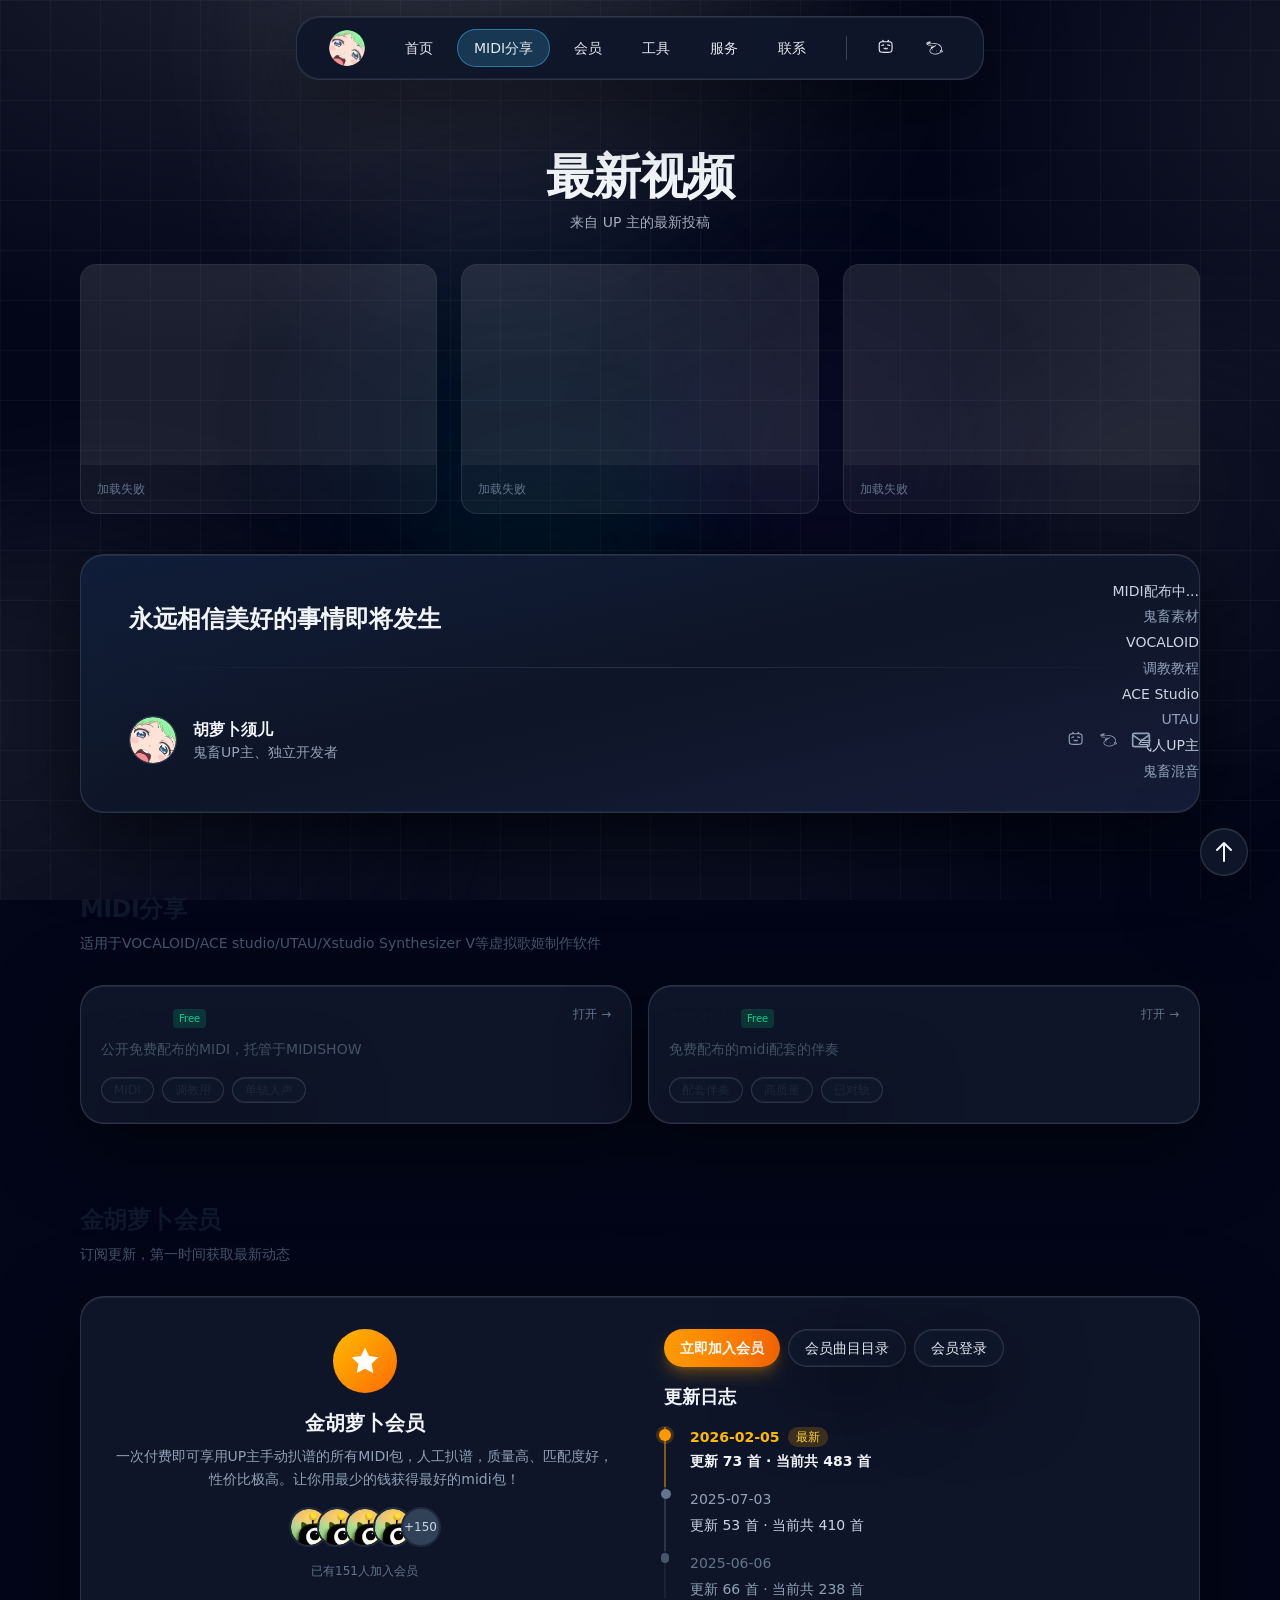
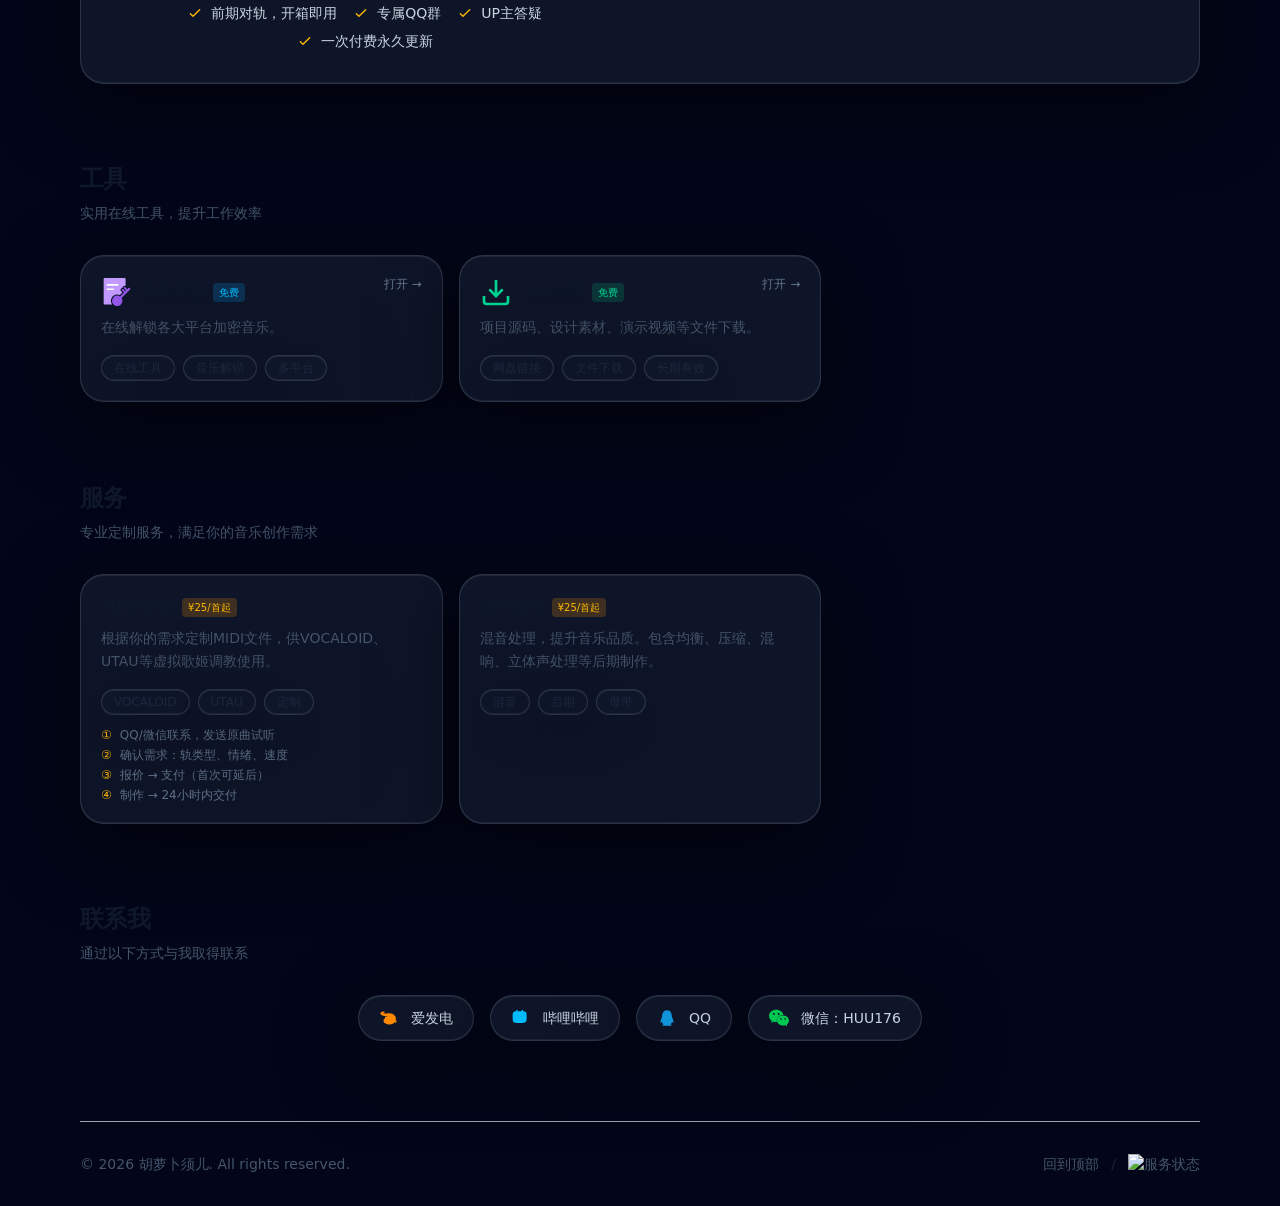
==== commit cfc14561: "首页更新" ====
--- a/index.html
+++ b/index.html
@@ -20,9 +20,9 @@
     <meta name="twitter:image" content="./img/cover.webp" />
     <meta name="author" content="胡萝卜须儿" />
     <title>胡萝卜须儿 - 个人作品集</title>
-    <script type="module" crossorigin src="./assets/index-tNTzrnVN.js"></script>
+    <script type="module" crossorigin src="./assets/index-B7Tjd_R6.js"></script>
     <link rel="modulepreload" crossorigin href="./assets/vendor-yfL0ty4i.js">
-    <link rel="stylesheet" crossorigin href="./assets/index-BDttgbMH.css">
+    <link rel="stylesheet" crossorigin href="./assets/index-Bl-5iv_R.css">
   </head>
   <body class="bg-slate-950 text-slate-100">
     <div id="root"></div>
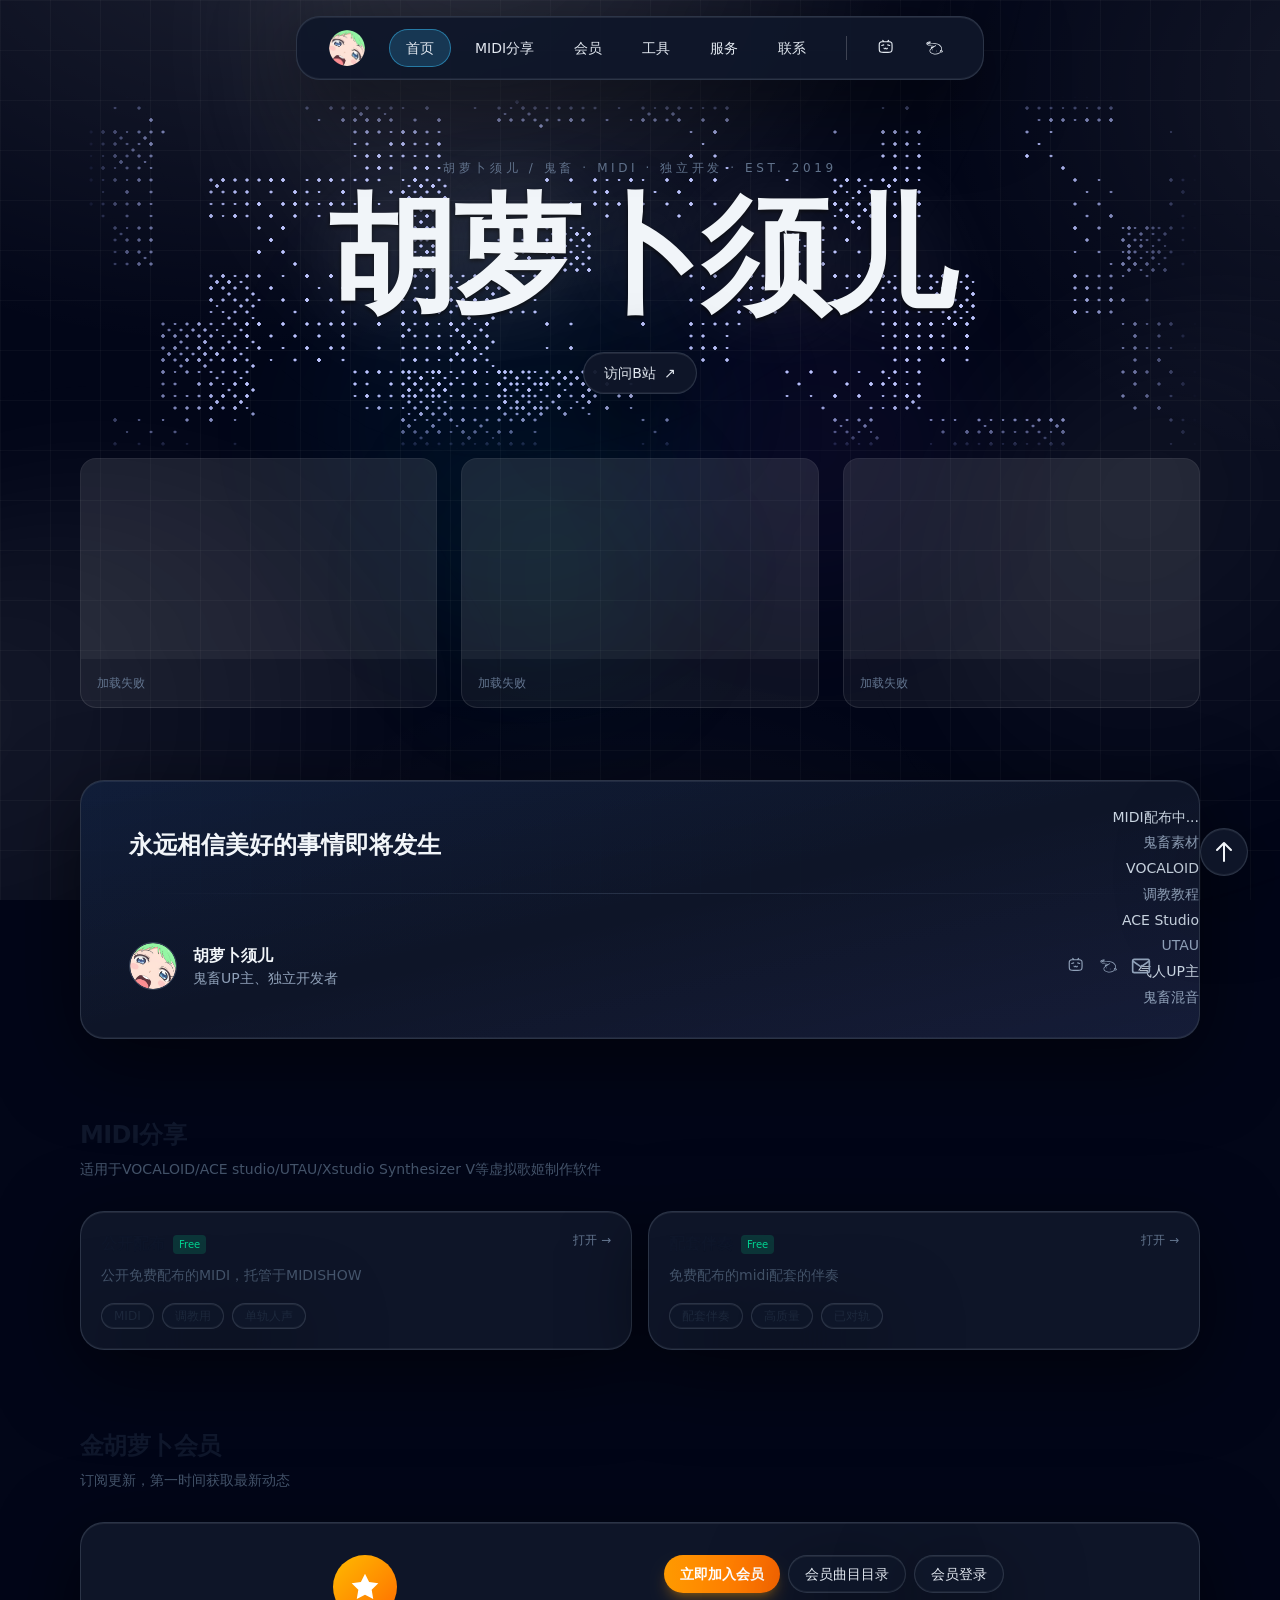
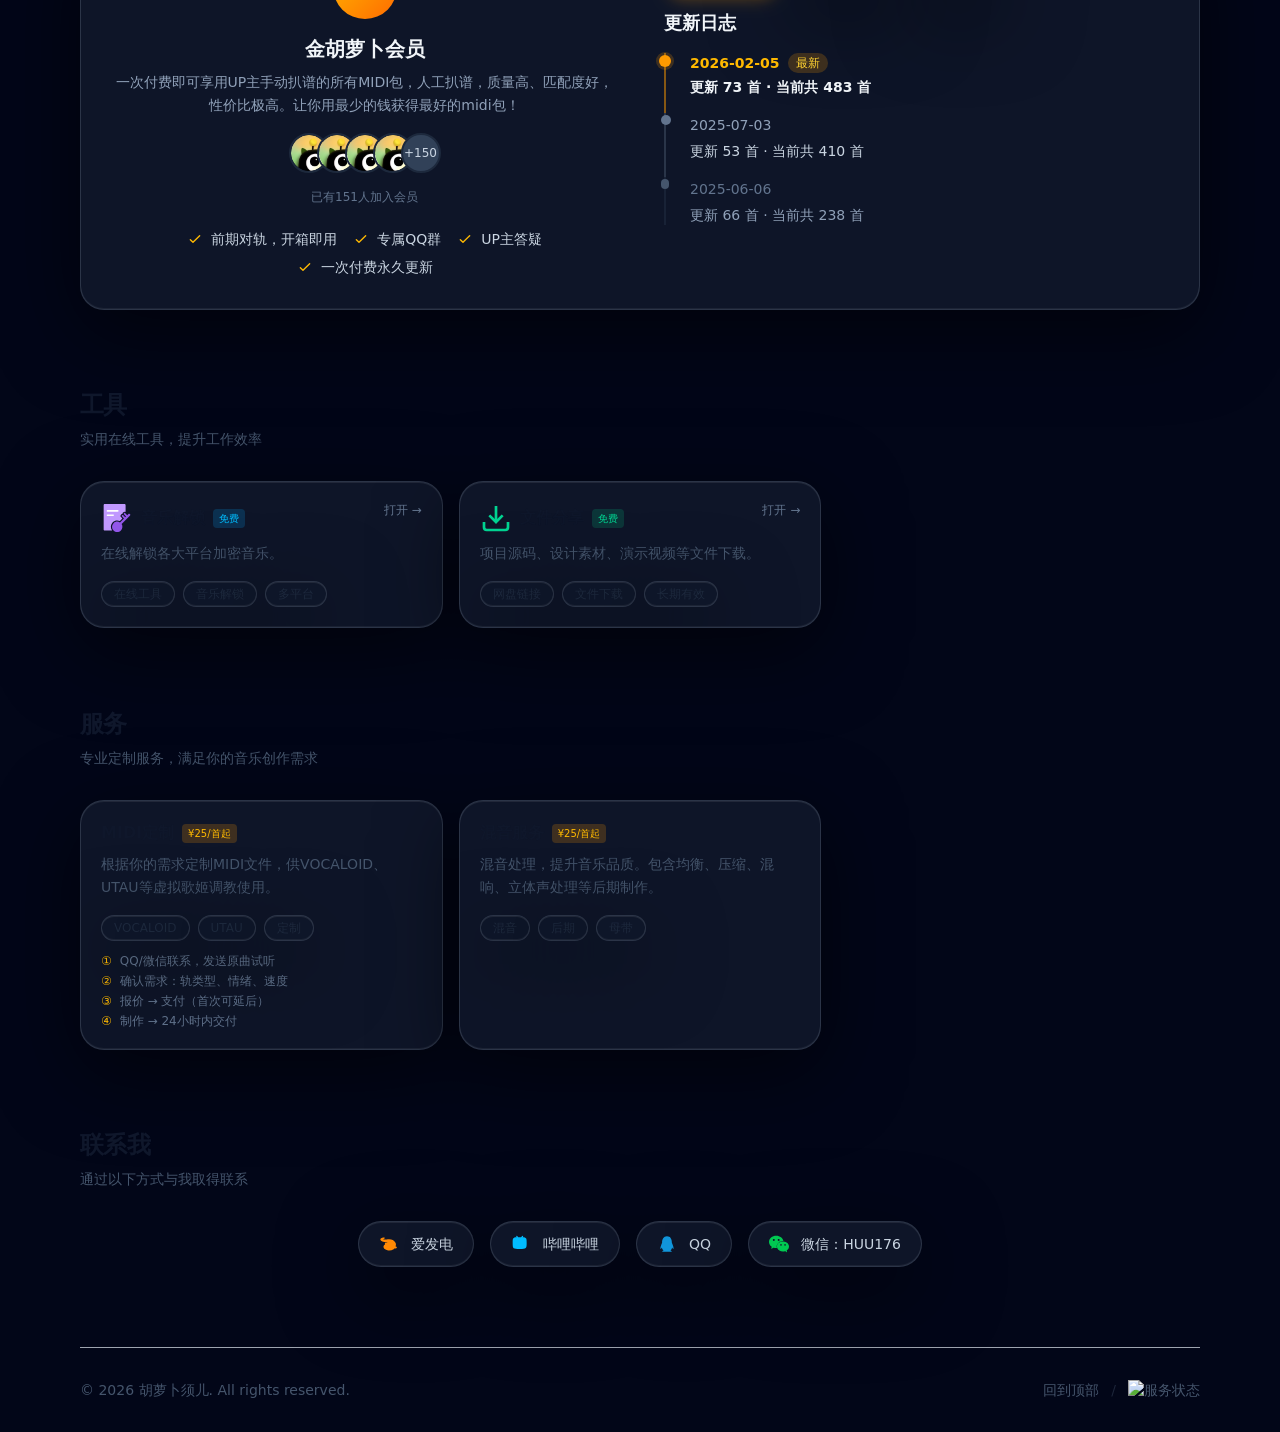
==== commit 4fa34425: "1" ====
--- a/index.html
+++ b/index.html
@@ -20,9 +20,9 @@
     <meta name="twitter:image" content="./img/cover.webp" />
     <meta name="author" content="胡萝卜须儿" />
     <title>胡萝卜须儿 - 个人作品集</title>
-    <script type="module" crossorigin src="./assets/index-B7Tjd_R6.js"></script>
+    <script type="module" crossorigin src="./assets/index-CHZ1_qDx.js"></script>
     <link rel="modulepreload" crossorigin href="./assets/vendor-yfL0ty4i.js">
-    <link rel="stylesheet" crossorigin href="./assets/index-Bl-5iv_R.css">
+    <link rel="stylesheet" crossorigin href="./assets/index-C3czWkFh.css">
   </head>
   <body class="bg-slate-950 text-slate-100">
     <div id="root"></div>
--- a/assets/index-C3czWkFh.css
+++ b/assets/index-C3czWkFh.css
@@ -0,0 +1 @@
+.pixel-blast-container{width:100%;height:100%;position:relative;overflow:hidden}/*! tailwindcss v4.2.2 | MIT License | https://tailwindcss.com */@layer properties{@supports ((-webkit-hyphens:none) and (not (margin-trim:inline))) or ((-moz-orient:inline) and (not (color:rgb(from red r g b)))){*,:before,:after,::backdrop{--tw-translate-x:0;--tw-translate-y:0;--tw-translate-z:0;--tw-rotate-x:initial;--tw-rotate-y:initial;--tw-rotate-z:initial;--tw-skew-x:initial;--tw-skew-y:initial;--tw-space-y-reverse:0;--tw-space-x-reverse:0;--tw-divide-y-reverse:0;--tw-border-style:solid;--tw-gradient-position:initial;--tw-gradient-from:#0000;--tw-gradient-via:#0000;--tw-gradient-to:#0000;--tw-gradient-stops:initial;--tw-gradient-via-stops:initial;--tw-gradient-from-position:0%;--tw-gradient-via-position:50%;--tw-gradient-to-position:100%;--tw-leading:initial;--tw-font-weight:initial;--tw-tracking:initial;--tw-shadow:0 0 #0000;--tw-shadow-color:initial;--tw-shadow-alpha:100%;--tw-inset-shadow:0 0 #0000;--tw-inset-shadow-color:initial;--tw-inset-shadow-alpha:100%;--tw-ring-color:initial;--tw-ring-shadow:0 0 #0000;--tw-inset-ring-color:initial;--tw-inset-ring-shadow:0 0 #0000;--tw-ring-inset:initial;--tw-ring-offset-width:0px;--tw-ring-offset-color:#fff;--tw-ring-offset-shadow:0 0 #0000;--tw-blur:initial;--tw-brightness:initial;--tw-contrast:initial;--tw-grayscale:initial;--tw-hue-rotate:initial;--tw-invert:initial;--tw-opacity:initial;--tw-saturate:initial;--tw-sepia:initial;--tw-drop-shadow:initial;--tw-drop-shadow-color:initial;--tw-drop-shadow-alpha:100%;--tw-drop-shadow-size:initial;--tw-backdrop-blur:initial;--tw-backdrop-brightness:initial;--tw-backdrop-contrast:initial;--tw-backdrop-grayscale:initial;--tw-backdrop-hue-rotate:initial;--tw-backdrop-invert:initial;--tw-backdrop-opacity:initial;--tw-backdrop-saturate:initial;--tw-backdrop-sepia:initial;--tw-duration:initial;--tw-ease:initial;--tw-scale-x:1;--tw-scale-y:1;--tw-scale-z:1}}}@layer theme{:root,:host{--font-sans:ui-sans-serif, system-ui, sans-serif, "Apple Color Emoji", "Segoe UI Emoji", "Segoe UI Symbol", "Noto Color Emoji";--font-mono:ui-monospace, SFMono-Regular, Menlo, Monaco, Consolas, "Liberation Mono", "Courier New", monospace;--color-red-300:oklch(80.8% .114 19.571);--color-red-400:oklch(70.4% .191 22.216);--color-red-500:oklch(63.7% .237 25.331);--color-orange-400:oklch(75% .183 55.934);--color-orange-500:oklch(70.5% .213 47.604);--color-amber-100:oklch(96.2% .059 95.617);--color-amber-200:oklch(92.4% .12 95.746);--color-amber-300:oklch(87.9% .169 91.605);--color-amber-400:oklch(82.8% .189 84.429);--color-amber-500:oklch(76.9% .188 70.08);--color-green-500:oklch(72.3% .219 149.579);--color-emerald-300:oklch(84.5% .143 164.978);--color-emerald-400:oklch(76.5% .177 163.223);--color-emerald-500:oklch(69.6% .17 162.48);--color-emerald-950:oklch(26.2% .051 172.552);--color-cyan-500:oklch(71.5% .143 215.221);--color-sky-200:oklch(90.1% .058 230.902);--color-sky-300:oklch(82.8% .111 230.318);--color-sky-400:oklch(74.6% .16 232.661);--color-sky-500:oklch(68.5% .169 237.323);--color-blue-300:oklch(80.9% .105 251.813);--color-blue-400:oklch(70.7% .165 254.624);--color-blue-500:oklch(62.3% .214 259.815);--color-indigo-400:oklch(67.3% .182 276.935);--color-violet-500:oklch(60.6% .25 292.717);--color-violet-950:oklch(28.3% .141 291.089);--color-purple-500:oklch(62.7% .265 303.9);--color-rose-500:oklch(64.5% .246 16.439);--color-rose-950:oklch(27.1% .105 12.094);--color-slate-100:oklch(96.8% .007 247.896);--color-slate-200:oklch(92.9% .013 255.508);--color-slate-300:oklch(86.9% .022 252.894);--color-slate-400:oklch(70.4% .04 256.788);--color-slate-500:oklch(55.4% .046 257.417);--color-slate-600:oklch(44.6% .043 257.281);--color-slate-700:oklch(37.2% .044 257.287);--color-slate-800:oklch(27.9% .041 260.031);--color-slate-900:oklch(20.8% .042 265.755);--color-slate-950:oklch(12.9% .042 264.695);--color-black:#000;--color-white:#fff;--spacing:.25rem;--container-sm:24rem;--container-md:28rem;--container-3xl:48rem;--container-4xl:56rem;--container-6xl:72rem;--text-xs:.75rem;--text-xs--line-height:calc(1 / .75);--text-sm:.875rem;--text-sm--line-height:calc(1.25 / .875);--text-base:1rem;--text-base--line-height: 1.5 ;--text-lg:1.125rem;--text-lg--line-height:calc(1.75 / 1.125);--text-xl:1.25rem;--text-xl--line-height:calc(1.75 / 1.25);--text-2xl:1.5rem;--text-2xl--line-height:calc(2 / 1.5);--font-weight-normal:400;--font-weight-medium:500;--font-weight-semibold:600;--font-weight-bold:700;--font-weight-black:900;--tracking-tight:-.025em;--leading-snug:1.375;--leading-relaxed:1.625;--radius-md:.375rem;--radius-lg:.5rem;--radius-xl:.75rem;--radius-2xl:1rem;--animate-pulse:pulse 2s cubic-bezier(.4, 0, .6, 1) infinite;--blur-sm:8px;--blur-3xl:64px;--default-transition-duration:.15s;--default-transition-timing-function:cubic-bezier(.4, 0, .2, 1);--default-font-family:var(--font-sans);--default-mono-font-family:var(--font-mono);--radius-glass:24px}}@layer base{*,:after,:before,::backdrop{box-sizing:border-box;border:0 solid;margin:0;padding:0}::file-selector-button{box-sizing:border-box;border:0 solid;margin:0;padding:0}html,:host{-webkit-text-size-adjust:100%;-moz-tab-size:4;-o-tab-size:4;tab-size:4;line-height:1.5;font-family:var(--default-font-family,ui-sans-serif, system-ui, sans-serif, "Apple Color Emoji", "Segoe UI Emoji", "Segoe UI Symbol", "Noto Color Emoji");font-feature-settings:var(--default-font-feature-settings,normal);font-variation-settings:var(--default-font-variation-settings,normal);-webkit-tap-highlight-color:transparent}hr{height:0;color:inherit;border-top-width:1px}abbr:where([title]){-webkit-text-decoration:underline dotted;text-decoration:underline dotted}h1,h2,h3,h4,h5,h6{font-size:inherit;font-weight:inherit}a{color:inherit;-webkit-text-decoration:inherit;text-decoration:inherit}b,strong{font-weight:bolder}code,kbd,samp,pre{font-family:var(--default-mono-font-family,ui-monospace, SFMono-Regular, Menlo, Monaco, Consolas, "Liberation Mono", "Courier New", monospace);font-feature-settings:var(--default-mono-font-feature-settings,normal);font-variation-settings:var(--default-mono-font-variation-settings,normal);font-size:1em}small{font-size:80%}sub,sup{vertical-align:baseline;font-size:75%;line-height:0;position:relative}sub{bottom:-.25em}sup{top:-.5em}table{text-indent:0;border-color:inherit;border-collapse:collapse}:-moz-focusring{outline:auto}progress{vertical-align:baseline}summary{display:list-item}ol,ul,menu{list-style:none}img,svg,video,canvas,audio,iframe,embed,object{vertical-align:middle;display:block}img,video{max-width:100%;height:auto}button,input,select,optgroup,textarea{font:inherit;font-feature-settings:inherit;font-variation-settings:inherit;letter-spacing:inherit;color:inherit;opacity:1;background-color:#0000;border-radius:0}::file-selector-button{font:inherit;font-feature-settings:inherit;font-variation-settings:inherit;letter-spacing:inherit;color:inherit;opacity:1;background-color:#0000;border-radius:0}:where(select:is([multiple],[size])) optgroup{font-weight:bolder}:where(select:is([multiple],[size])) optgroup option{padding-inline-start:20px}::file-selector-button{margin-inline-end:4px}::-moz-placeholder{opacity:1}::placeholder{opacity:1}@supports (not (-webkit-appearance:-apple-pay-button)) or (contain-intrinsic-size:1px){::-moz-placeholder{color:currentColor}::placeholder{color:currentColor}@supports (color:color-mix(in lab,red,red)){::-moz-placeholder{color:color-mix(in oklab,currentcolor 50%,transparent)}::placeholder{color:color-mix(in oklab,currentcolor 50%,transparent)}}}textarea{resize:vertical}::-webkit-search-decoration{-webkit-appearance:none}::-webkit-date-and-time-value{min-height:1lh;text-align:inherit}::-webkit-datetime-edit{display:inline-flex}::-webkit-datetime-edit-fields-wrapper{padding:0}::-webkit-datetime-edit{padding-block:0}::-webkit-datetime-edit-year-field{padding-block:0}::-webkit-datetime-edit-month-field{padding-block:0}::-webkit-datetime-edit-day-field{padding-block:0}::-webkit-datetime-edit-hour-field{padding-block:0}::-webkit-datetime-edit-minute-field{padding-block:0}::-webkit-datetime-edit-second-field{padding-block:0}::-webkit-datetime-edit-millisecond-field{padding-block:0}::-webkit-datetime-edit-meridiem-field{padding-block:0}::-webkit-calendar-picker-indicator{line-height:1}:-moz-ui-invalid{box-shadow:none}button,input:where([type=button],[type=reset],[type=submit]){-webkit-appearance:button;-moz-appearance:button;appearance:button}::file-selector-button{-webkit-appearance:button;-moz-appearance:button;appearance:button}::-webkit-inner-spin-button{height:auto}::-webkit-outer-spin-button{height:auto}[hidden]:where(:not([hidden=until-found])){display:none!important}}@layer components;@layer utilities{.pointer-events-none{pointer-events:none}.visible{visibility:visible}.absolute{position:absolute}.fixed{position:fixed}.relative{position:relative}.static{position:static}.sticky{position:sticky}.inset-0{inset:calc(var(--spacing) * 0)}.inset-x-0{inset-inline:calc(var(--spacing) * 0)}.start{inset-inline-start:var(--spacing)}.end{inset-inline-end:var(--spacing)}.top-0{top:calc(var(--spacing) * 0)}.top-0\.5{top:calc(var(--spacing) * .5)}.top-1\/2{top:50%}.top-1\/3{top:33.3333%}.top-1\/4{top:25%}.top-4{top:calc(var(--spacing) * 4)}.top-\[-96px\]{top:-96px}.top-\[-200px\]{top:-200px}.top-\[-320px\]{top:-320px}.top-\[10\%\]{top:10%}.top-\[20\%\]{top:20%}.top-\[30\%\]{top:30%}.top-\[40\%\]{top:40%}.top-\[50\%\]{top:50%}.top-\[60\%\]{top:60%}.top-\[60px\]{top:60px}.top-\[70\%\]{top:70%}.top-\[80\%\]{top:80%}.-right-72{right:calc(var(--spacing) * -72)}.right-0{right:calc(var(--spacing) * 0)}.right-1\/4{right:25%}.right-2{right:calc(var(--spacing) * 2)}.right-4{right:calc(var(--spacing) * 4)}.right-8{right:calc(var(--spacing) * 8)}.bottom-1\/3{bottom:33.3333%}.bottom-2{bottom:calc(var(--spacing) * 2)}.bottom-6{bottom:calc(var(--spacing) * 6)}.bottom-\[-360px\]{bottom:-360px}.-left-\[5px\]{left:-5px}.-left-\[7px\]{left:-7px}.left-0{left:calc(var(--spacing) * 0)}.left-1\/2{left:50%}.left-1\/3{left:33.3333%}.left-1\/4{left:25%}.left-\[-260px\]{left:-260px}.-z-10{z-index:-10}.z-10{z-index:10}.z-20{z-index:20}.z-50{z-index:50}.container{width:100%}@media(min-width:40rem){.container{max-width:40rem}}@media(min-width:48rem){.container{max-width:48rem}}@media(min-width:64rem){.container{max-width:64rem}}@media(min-width:80rem){.container{max-width:80rem}}@media(min-width:96rem){.container{max-width:96rem}}.m-416{margin:calc(var(--spacing) * 416)}.mx-auto{margin-inline:auto}.mt-2{margin-top:calc(var(--spacing) * 2)}.mt-3{margin-top:calc(var(--spacing) * 3)}.mt-4{margin-top:calc(var(--spacing) * 4)}.mt-8{margin-top:calc(var(--spacing) * 8)}.mt-10{margin-top:calc(var(--spacing) * 10)}.mb-1{margin-bottom:calc(var(--spacing) * 1)}.mb-2{margin-bottom:calc(var(--spacing) * 2)}.mb-3{margin-bottom:calc(var(--spacing) * 3)}.mb-4{margin-bottom:calc(var(--spacing) * 4)}.mb-6{margin-bottom:calc(var(--spacing) * 6)}.mb-8{margin-bottom:calc(var(--spacing) * 8)}.ml-0\.5{margin-left:calc(var(--spacing) * .5)}.ml-auto{margin-left:auto}.line-clamp-2{-webkit-line-clamp:2;-webkit-box-orient:vertical;display:-webkit-box;overflow:hidden}.block{display:block}.flex{display:flex}.grid{display:grid}.hidden{display:none}.inline{display:inline}.inline-block{display:inline-block}.inline-flex{display:inline-flex}.table{display:table}.h-2\.5{height:calc(var(--spacing) * 2.5)}.h-3{height:calc(var(--spacing) * 3)}.h-3\.5{height:calc(var(--spacing) * 3.5)}.h-4{height:calc(var(--spacing) * 4)}.h-5{height:calc(var(--spacing) * 5)}.h-6{height:calc(var(--spacing) * 6)}.h-8{height:calc(var(--spacing) * 8)}.h-9{height:calc(var(--spacing) * 9)}.h-10{height:calc(var(--spacing) * 10)}.h-12{height:calc(var(--spacing) * 12)}.h-16{height:calc(var(--spacing) * 16)}.h-\[250px\]{height:250px}.h-\[300px\]{height:300px}.h-\[400px\]{height:400px}.h-\[600px\]{height:600px}.h-\[620px\]{height:620px}.h-\[780px\]{height:780px}.h-full{height:100%}.h-px{height:1px}.min-h-dvh{min-height:100dvh}.min-h-screen{min-height:100vh}.w-2{width:calc(var(--spacing) * 2)}.w-2\.5{width:calc(var(--spacing) * 2.5)}.w-2\/3{width:66.6667%}.w-3{width:calc(var(--spacing) * 3)}.w-3\.5{width:calc(var(--spacing) * 3.5)}.w-4{width:calc(var(--spacing) * 4)}.w-5{width:calc(var(--spacing) * 5)}.w-6{width:calc(var(--spacing) * 6)}.w-8{width:calc(var(--spacing) * 8)}.w-9{width:calc(var(--spacing) * 9)}.w-10{width:calc(var(--spacing) * 10)}.w-12{width:calc(var(--spacing) * 12)}.w-16{width:calc(var(--spacing) * 16)}.w-\[250px\]{width:250px}.w-\[300px\]{width:300px}.w-\[400px\]{width:400px}.w-\[600px\]{width:600px}.w-\[620px\]{width:620px}.w-\[780px\]{width:780px}.w-auto{width:auto}.w-full{width:100%}.w-px{width:1px}.max-w-3xl{max-width:var(--container-3xl)}.max-w-4xl{max-width:var(--container-4xl)}.max-w-6xl{max-width:var(--container-6xl)}.max-w-full{max-width:100%}.max-w-md{max-width:var(--container-md)}.max-w-sm{max-width:var(--container-sm)}.flex-1{flex:1}.flex-shrink{flex-shrink:1}.flex-shrink-0,.shrink-0{flex-shrink:0}.-translate-x-1\/2{--tw-translate-x: -50% ;translate:var(--tw-translate-x) var(--tw-translate-y)}.transform{transform:var(--tw-rotate-x,) var(--tw-rotate-y,) var(--tw-rotate-z,) var(--tw-skew-x,) var(--tw-skew-y,)}.animate-pulse{animation:var(--animate-pulse)}.cursor-pointer{cursor:pointer}.resize{resize:both}.grid-cols-1{grid-template-columns:repeat(1,minmax(0,1fr))}.grid-cols-2{grid-template-columns:repeat(2,minmax(0,1fr))}.flex-col{flex-direction:column}.flex-wrap{flex-wrap:wrap}.items-center{align-items:center}.items-end{align-items:flex-end}.items-start{align-items:flex-start}.justify-between{justify-content:space-between}.justify-center{justify-content:center}.justify-end{justify-content:flex-end}.gap-1{gap:calc(var(--spacing) * 1)}.gap-1\.5{gap:calc(var(--spacing) * 1.5)}.gap-2{gap:calc(var(--spacing) * 2)}.gap-3{gap:calc(var(--spacing) * 3)}.gap-4{gap:calc(var(--spacing) * 4)}.gap-6{gap:calc(var(--spacing) * 6)}.gap-8{gap:calc(var(--spacing) * 8)}:where(.space-y-1>:not(:last-child)){--tw-space-y-reverse:0;margin-block-start:calc(calc(var(--spacing) * 1) * var(--tw-space-y-reverse));margin-block-end:calc(calc(var(--spacing) * 1) * calc(1 - var(--tw-space-y-reverse)))}:where(.space-y-2>:not(:last-child)){--tw-space-y-reverse:0;margin-block-start:calc(calc(var(--spacing) * 2) * var(--tw-space-y-reverse));margin-block-end:calc(calc(var(--spacing) * 2) * calc(1 - var(--tw-space-y-reverse)))}:where(.space-y-3>:not(:last-child)){--tw-space-y-reverse:0;margin-block-start:calc(calc(var(--spacing) * 3) * var(--tw-space-y-reverse));margin-block-end:calc(calc(var(--spacing) * 3) * calc(1 - var(--tw-space-y-reverse)))}:where(.space-y-4>:not(:last-child)){--tw-space-y-reverse:0;margin-block-start:calc(calc(var(--spacing) * 4) * var(--tw-space-y-reverse));margin-block-end:calc(calc(var(--spacing) * 4) * calc(1 - var(--tw-space-y-reverse)))}:where(.space-y-8>:not(:last-child)){--tw-space-y-reverse:0;margin-block-start:calc(calc(var(--spacing) * 8) * var(--tw-space-y-reverse));margin-block-end:calc(calc(var(--spacing) * 8) * calc(1 - var(--tw-space-y-reverse)))}.gap-x-4{-moz-column-gap:calc(var(--spacing) * 4);column-gap:calc(var(--spacing) * 4)}:where(.-space-x-3>:not(:last-child)){--tw-space-x-reverse:0;margin-inline-start:calc(calc(var(--spacing) * -3) * var(--tw-space-x-reverse));margin-inline-end:calc(calc(var(--spacing) * -3) * calc(1 - var(--tw-space-x-reverse)))}.gap-y-2{row-gap:calc(var(--spacing) * 2)}:where(.divide-y>:not(:last-child)){--tw-divide-y-reverse:0;border-bottom-style:var(--tw-border-style);border-top-style:var(--tw-border-style);border-top-width:calc(1px * var(--tw-divide-y-reverse));border-bottom-width:calc(1px * calc(1 - var(--tw-divide-y-reverse)))}:where(.divide-white\/5>:not(:last-child)){border-color:#ffffff0d}@supports (color:color-mix(in lab,red,red)){:where(.divide-white\/5>:not(:last-child)){border-color:color-mix(in oklab,var(--color-white) 5%,transparent)}}.overflow-hidden{overflow:hidden}.rounded{border-radius:.25rem}.rounded-2xl{border-radius:var(--radius-2xl)}.rounded-full{border-radius:3.40282e38px}.rounded-lg{border-radius:var(--radius-lg)}.rounded-md{border-radius:var(--radius-md)}.rounded-xl{border-radius:var(--radius-xl)}.border{border-style:var(--tw-border-style);border-width:1px}.border-2{border-style:var(--tw-border-style);border-width:2px}.border-t{border-top-style:var(--tw-border-style);border-top-width:1px}.border-l-2{border-left-style:var(--tw-border-style);border-left-width:2px}.border-amber-500\/20{border-color:#f99c0033}@supports (color:color-mix(in lab,red,red)){.border-amber-500\/20{border-color:color-mix(in oklab,var(--color-amber-500) 20%,transparent)}}.border-amber-500\/50{border-color:#f99c0080}@supports (color:color-mix(in lab,red,red)){.border-amber-500\/50{border-color:color-mix(in oklab,var(--color-amber-500) 50%,transparent)}}.border-red-500\/30{border-color:#fb2c364d}@supports (color:color-mix(in lab,red,red)){.border-red-500\/30{border-color:color-mix(in oklab,var(--color-red-500) 30%,transparent)}}.border-slate-200\/70{border-color:#e2e8f0b3}@supports (color:color-mix(in lab,red,red)){.border-slate-200\/70{border-color:color-mix(in oklab,var(--color-slate-200) 70%,transparent)}}.border-slate-400\/30{border-color:#90a1b94d}@supports (color:color-mix(in lab,red,red)){.border-slate-400\/30{border-color:color-mix(in oklab,var(--color-slate-400) 30%,transparent)}}.border-slate-600\/30{border-color:#45556c4d}@supports (color:color-mix(in lab,red,red)){.border-slate-600\/30{border-color:color-mix(in oklab,var(--color-slate-600) 30%,transparent)}}.border-slate-600\/50{border-color:#45556c80}@supports (color:color-mix(in lab,red,red)){.border-slate-600\/50{border-color:color-mix(in oklab,var(--color-slate-600) 50%,transparent)}}.border-slate-700\/30{border-color:#3141584d}@supports (color:color-mix(in lab,red,red)){.border-slate-700\/30{border-color:color-mix(in oklab,var(--color-slate-700) 30%,transparent)}}.border-slate-800{border-color:var(--color-slate-800)}.border-white\/10{border-color:#ffffff1a}@supports (color:color-mix(in lab,red,red)){.border-white\/10{border-color:color-mix(in oklab,var(--color-white) 10%,transparent)}}.bg-amber-500{background-color:var(--color-amber-500)}.bg-amber-500\/10{background-color:#f99c001a}@supports (color:color-mix(in lab,red,red)){.bg-amber-500\/10{background-color:color-mix(in oklab,var(--color-amber-500) 10%,transparent)}}.bg-amber-500\/20{background-color:#f99c0033}@supports (color:color-mix(in lab,red,red)){.bg-amber-500\/20{background-color:color-mix(in oklab,var(--color-amber-500) 20%,transparent)}}.bg-black\/20{background-color:#0003}@supports (color:color-mix(in lab,red,red)){.bg-black\/20{background-color:color-mix(in oklab,var(--color-black) 20%,transparent)}}.bg-black\/50{background-color:#00000080}@supports (color:color-mix(in lab,red,red)){.bg-black\/50{background-color:color-mix(in oklab,var(--color-black) 50%,transparent)}}.bg-black\/60{background-color:#0009}@supports (color:color-mix(in lab,red,red)){.bg-black\/60{background-color:color-mix(in oklab,var(--color-black) 60%,transparent)}}.bg-black\/70{background-color:#000000b3}@supports (color:color-mix(in lab,red,red)){.bg-black\/70{background-color:color-mix(in oklab,var(--color-black) 70%,transparent)}}.bg-black\/80{background-color:#000c}@supports (color:color-mix(in lab,red,red)){.bg-black\/80{background-color:color-mix(in oklab,var(--color-black) 80%,transparent)}}.bg-blue-500\/20{background-color:#3080ff33}@supports (color:color-mix(in lab,red,red)){.bg-blue-500\/20{background-color:color-mix(in oklab,var(--color-blue-500) 20%,transparent)}}.bg-emerald-500\/5{background-color:#00bb7f0d}@supports (color:color-mix(in lab,red,red)){.bg-emerald-500\/5{background-color:color-mix(in oklab,var(--color-emerald-500) 5%,transparent)}}.bg-emerald-500\/20{background-color:#00bb7f33}@supports (color:color-mix(in lab,red,red)){.bg-emerald-500\/20{background-color:color-mix(in oklab,var(--color-emerald-500) 20%,transparent)}}.bg-emerald-500\/90{background-color:#00bb7fe6}@supports (color:color-mix(in lab,red,red)){.bg-emerald-500\/90{background-color:color-mix(in oklab,var(--color-emerald-500) 90%,transparent)}}.bg-red-500\/20{background-color:#fb2c3633}@supports (color:color-mix(in lab,red,red)){.bg-red-500\/20{background-color:color-mix(in oklab,var(--color-red-500) 20%,transparent)}}.bg-rose-500\/90{background-color:#ff2357e6}@supports (color:color-mix(in lab,red,red)){.bg-rose-500\/90{background-color:color-mix(in oklab,var(--color-rose-500) 90%,transparent)}}.bg-sky-500\/5{background-color:#00a5ef0d}@supports (color:color-mix(in lab,red,red)){.bg-sky-500\/5{background-color:color-mix(in oklab,var(--color-sky-500) 5%,transparent)}}.bg-sky-500\/20{background-color:#00a5ef33}@supports (color:color-mix(in lab,red,red)){.bg-sky-500\/20{background-color:color-mix(in oklab,var(--color-sky-500) 20%,transparent)}}.bg-slate-500{background-color:var(--color-slate-500)}.bg-slate-600{background-color:var(--color-slate-600)}.bg-slate-700{background-color:var(--color-slate-700)}.bg-slate-900{background-color:var(--color-slate-900)}.bg-slate-950{background-color:var(--color-slate-950)}.bg-violet-500\/5{background-color:#8d54ff0d}@supports (color:color-mix(in lab,red,red)){.bg-violet-500\/5{background-color:color-mix(in oklab,var(--color-violet-500) 5%,transparent)}}.bg-violet-500\/90{background-color:#8d54ffe6}@supports (color:color-mix(in lab,red,red)){.bg-violet-500\/90{background-color:color-mix(in oklab,var(--color-violet-500) 90%,transparent)}}.bg-white\/5{background-color:#ffffff0d}@supports (color:color-mix(in lab,red,red)){.bg-white\/5{background-color:color-mix(in oklab,var(--color-white) 5%,transparent)}}.bg-white\/20{background-color:#fff3}@supports (color:color-mix(in lab,red,red)){.bg-white\/20{background-color:color-mix(in oklab,var(--color-white) 20%,transparent)}}.bg-gradient-to-br{--tw-gradient-position:to bottom right in oklab;background-image:linear-gradient(var(--tw-gradient-stops))}.bg-gradient-to-r{--tw-gradient-position:to right in oklab;background-image:linear-gradient(var(--tw-gradient-stops))}.bg-gradient-to-tl{--tw-gradient-position:to top left in oklab;background-image:linear-gradient(var(--tw-gradient-stops))}.bg-\[linear-gradient\(rgba\(255\,255\,255\,0\.03\)_1px\,transparent_1px\)\,linear-gradient\(90deg\,rgba\(255\,255\,255\,0\.03\)_1px\,transparent_1px\)\]{background-image:linear-gradient(#ffffff08 1px,#0000 1px),linear-gradient(90deg,#ffffff08 1px,#0000 1px)}.bg-\[radial-gradient\(1200px_800px_at_20\%_-10\%\,rgba\(255\,255\,255\,0\.10\)\,rgba\(0\,0\,0\,0\)_55\%\)\,radial-gradient\(900px_700px_at_110\%_10\%\,rgba\(255\,255\,255\,0\.08\)\,rgba\(0\,0\,0\,0\)_55\%\)\,radial-gradient\(800px_700px_at_50\%_120\%\,rgba\(255\,255\,255\,0\.06\)\,rgba\(0\,0\,0\,0\)_60\%\)\]{background-image:radial-gradient(1200px 800px at 20% -10%,#ffffff1a,#0000 55%),radial-gradient(900px 700px at 110% 10%,#ffffff14,#0000 55%),radial-gradient(800px 700px at 50% 120%,#ffffff0f,#0000 60%)}.bg-\[radial-gradient\(circle\,rgba\(56\,189\,248\,0\.07\)\,transparent_65\%\)\]{background-image:radial-gradient(circle,#38bdf812,#0000 65%)}.bg-\[radial-gradient\(circle_at_30\%_30\%\,rgba\(255\,255\,255\,0\.06\)\,rgba\(255\,255\,255\,0\)_65\%\)\]{background-image:radial-gradient(circle at 30% 30%,#ffffff0f,#fff0 65%)}.bg-\[radial-gradient\(circle_at_30\%_30\%\,rgba\(255\,255\,255\,0\.08\)\,rgba\(255\,255\,255\,0\)_65\%\)\]{background-image:radial-gradient(circle at 30% 30%,#ffffff14,#fff0 65%)}.bg-\[radial-gradient\(circle_at_30\%_30\%\,rgba\(255\,255\,255\,0\.12\)\,rgba\(255\,255\,255\,0\)_65\%\)\]{background-image:radial-gradient(circle at 30% 30%,#ffffff1f,#fff0 65%)}.from-amber-400{--tw-gradient-from:var(--color-amber-400);--tw-gradient-stops:var(--tw-gradient-via-stops,var(--tw-gradient-position), var(--tw-gradient-from) var(--tw-gradient-from-position), var(--tw-gradient-to) var(--tw-gradient-to-position))}.from-amber-500{--tw-gradient-from:var(--color-amber-500);--tw-gradient-stops:var(--tw-gradient-via-stops,var(--tw-gradient-position), var(--tw-gradient-from) var(--tw-gradient-from-position), var(--tw-gradient-to) var(--tw-gradient-to-position))}.from-blue-500\/5{--tw-gradient-from:#3080ff0d}@supports (color:color-mix(in lab,red,red)){.from-blue-500\/5{--tw-gradient-from:color-mix(in oklab, var(--color-blue-500) 5%, transparent)}}.from-blue-500\/5{--tw-gradient-stops:var(--tw-gradient-via-stops,var(--tw-gradient-position), var(--tw-gradient-from) var(--tw-gradient-from-position), var(--tw-gradient-to) var(--tw-gradient-to-position))}.from-cyan-500\/3{--tw-gradient-from:#00b7d708}@supports (color:color-mix(in lab,red,red)){.from-cyan-500\/3{--tw-gradient-from:color-mix(in oklab, var(--color-cyan-500) 3%, transparent)}}.from-cyan-500\/3{--tw-gradient-stops:var(--tw-gradient-via-stops,var(--tw-gradient-position), var(--tw-gradient-from) var(--tw-gradient-from-position), var(--tw-gradient-to) var(--tw-gradient-to-position))}.from-transparent{--tw-gradient-from:transparent;--tw-gradient-stops:var(--tw-gradient-via-stops,var(--tw-gradient-position), var(--tw-gradient-from) var(--tw-gradient-from-position), var(--tw-gradient-to) var(--tw-gradient-to-position))}.via-slate-500\/30{--tw-gradient-via:#62748e4d}@supports (color:color-mix(in lab,red,red)){.via-slate-500\/30{--tw-gradient-via:color-mix(in oklab, var(--color-slate-500) 30%, transparent)}}.via-slate-500\/30{--tw-gradient-via-stops:var(--tw-gradient-position), var(--tw-gradient-from) var(--tw-gradient-from-position), var(--tw-gradient-via) var(--tw-gradient-via-position), var(--tw-gradient-to) var(--tw-gradient-to-position);--tw-gradient-stops:var(--tw-gradient-via-stops)}.via-transparent{--tw-gradient-via:transparent;--tw-gradient-via-stops:var(--tw-gradient-position), var(--tw-gradient-from) var(--tw-gradient-from-position), var(--tw-gradient-via) var(--tw-gradient-via-position), var(--tw-gradient-to) var(--tw-gradient-to-position);--tw-gradient-stops:var(--tw-gradient-via-stops)}.to-blue-500\/3{--tw-gradient-to:#3080ff08}@supports (color:color-mix(in lab,red,red)){.to-blue-500\/3{--tw-gradient-to:color-mix(in oklab, var(--color-blue-500) 3%, transparent)}}.to-blue-500\/3{--tw-gradient-stops:var(--tw-gradient-via-stops,var(--tw-gradient-position), var(--tw-gradient-from) var(--tw-gradient-from-position), var(--tw-gradient-to) var(--tw-gradient-to-position))}.to-orange-500{--tw-gradient-to:var(--color-orange-500);--tw-gradient-stops:var(--tw-gradient-via-stops,var(--tw-gradient-position), var(--tw-gradient-from) var(--tw-gradient-from-position), var(--tw-gradient-to) var(--tw-gradient-to-position))}.to-purple-500\/5{--tw-gradient-to:#ac4bff0d}@supports (color:color-mix(in lab,red,red)){.to-purple-500\/5{--tw-gradient-to:color-mix(in oklab, var(--color-purple-500) 5%, transparent)}}.to-purple-500\/5{--tw-gradient-stops:var(--tw-gradient-via-stops,var(--tw-gradient-position), var(--tw-gradient-from) var(--tw-gradient-from-position), var(--tw-gradient-to) var(--tw-gradient-to-position))}.to-transparent{--tw-gradient-to:transparent;--tw-gradient-stops:var(--tw-gradient-via-stops,var(--tw-gradient-position), var(--tw-gradient-from) var(--tw-gradient-from-position), var(--tw-gradient-to) var(--tw-gradient-to-position))}.bg-\[size\:50px_50px\]{background-size:50px 50px}.object-contain{-o-object-fit:contain;object-fit:contain}.object-cover{-o-object-fit:cover;object-fit:cover}.object-bottom{-o-object-position:bottom;object-position:bottom}.p-2{padding:calc(var(--spacing) * 2)}.p-3{padding:calc(var(--spacing) * 3)}.p-4{padding:calc(var(--spacing) * 4)}.p-5{padding:calc(var(--spacing) * 5)}.p-6{padding:calc(var(--spacing) * 6)}.p-8{padding:calc(var(--spacing) * 8)}.px-1\.5{padding-inline:calc(var(--spacing) * 1.5)}.px-2{padding-inline:calc(var(--spacing) * 2)}.px-2\.5{padding-inline:calc(var(--spacing) * 2.5)}.px-3{padding-inline:calc(var(--spacing) * 3)}.px-4{padding-inline:calc(var(--spacing) * 4)}.px-5{padding-inline:calc(var(--spacing) * 5)}.px-6{padding-inline:calc(var(--spacing) * 6)}.px-8{padding-inline:calc(var(--spacing) * 8)}.py-0\.5{padding-block:calc(var(--spacing) * .5)}.py-1{padding-block:calc(var(--spacing) * 1)}.py-2{padding-block:calc(var(--spacing) * 2)}.py-2\.5{padding-block:calc(var(--spacing) * 2.5)}.py-3{padding-block:calc(var(--spacing) * 3)}.py-4{padding-block:calc(var(--spacing) * 4)}.py-8{padding-block:calc(var(--spacing) * 8)}.py-10{padding-block:calc(var(--spacing) * 10)}.py-16{padding-block:calc(var(--spacing) * 16)}.pt-0{padding-top:calc(var(--spacing) * 0)}.pt-1{padding-top:calc(var(--spacing) * 1)}.pt-4{padding-top:calc(var(--spacing) * 4)}.pb-0{padding-bottom:calc(var(--spacing) * 0)}.pb-4{padding-bottom:calc(var(--spacing) * 4)}.pb-8{padding-bottom:calc(var(--spacing) * 8)}.pl-6{padding-left:calc(var(--spacing) * 6)}.text-center{text-align:center}.text-left{text-align:left}.text-right{text-align:right}.font-mono{font-family:var(--font-mono)}.text-2xl{font-size:var(--text-2xl);line-height:var(--tw-leading,var(--text-2xl--line-height))}.text-base{font-size:var(--text-base);line-height:var(--tw-leading,var(--text-base--line-height))}.text-lg{font-size:var(--text-lg);line-height:var(--tw-leading,var(--text-lg--line-height))}.text-sm{font-size:var(--text-sm);line-height:var(--tw-leading,var(--text-sm--line-height))}.text-xl{font-size:var(--text-xl);line-height:var(--tw-leading,var(--text-xl--line-height))}.text-xs{font-size:var(--text-xs);line-height:var(--tw-leading,var(--text-xs--line-height))}.text-\[10px\]{font-size:10px}.text-\[clamp\(3rem\,10vw\,8rem\)\]{font-size:clamp(3rem,10vw,8rem)}.leading-none{--tw-leading:1;line-height:1}.leading-relaxed{--tw-leading:var(--leading-relaxed);line-height:var(--leading-relaxed)}.leading-snug{--tw-leading:var(--leading-snug);line-height:var(--leading-snug)}.font-black{--tw-font-weight:var(--font-weight-black);font-weight:var(--font-weight-black)}.font-bold{--tw-font-weight:var(--font-weight-bold);font-weight:var(--font-weight-bold)}.font-medium{--tw-font-weight:var(--font-weight-medium);font-weight:var(--font-weight-medium)}.font-normal{--tw-font-weight:var(--font-weight-normal);font-weight:var(--font-weight-normal)}.font-semibold{--tw-font-weight:var(--font-weight-semibold);font-weight:var(--font-weight-semibold)}.tracking-\[0\.3em\]{--tw-tracking:.3em;letter-spacing:.3em}.tracking-tight{--tw-tracking:var(--tracking-tight);letter-spacing:var(--tracking-tight)}.whitespace-nowrap{white-space:nowrap}.whitespace-pre-line{white-space:pre-line}.text-amber-100{color:var(--color-amber-100)}.text-amber-200\/90{color:#fee685e6}@supports (color:color-mix(in lab,red,red)){.text-amber-200\/90{color:color-mix(in oklab,var(--color-amber-200) 90%,transparent)}}.text-amber-300{color:var(--color-amber-300)}.text-amber-400{color:var(--color-amber-400)}.text-blue-400{color:var(--color-blue-400)}.text-emerald-400{color:var(--color-emerald-400)}.text-emerald-950{color:var(--color-emerald-950)}.text-green-500{color:var(--color-green-500)}.text-orange-400{color:var(--color-orange-400)}.text-red-300{color:var(--color-red-300)}.text-red-400{color:var(--color-red-400)}.text-rose-950{color:var(--color-rose-950)}.text-sky-300{color:var(--color-sky-300)}.text-sky-400{color:var(--color-sky-400)}.text-slate-100{color:var(--color-slate-100)}.text-slate-200{color:var(--color-slate-200)}.text-slate-300{color:var(--color-slate-300)}.text-slate-300\/90{color:#cad5e2e6}@supports (color:color-mix(in lab,red,red)){.text-slate-300\/90{color:color-mix(in oklab,var(--color-slate-300) 90%,transparent)}}.text-slate-400{color:var(--color-slate-400)}.text-slate-500{color:var(--color-slate-500)}.text-slate-600{color:var(--color-slate-600)}.text-slate-800{color:var(--color-slate-800)}.text-slate-900{color:var(--color-slate-900)}.text-violet-950{color:var(--color-violet-950)}.text-white{color:var(--color-white)}.uppercase{text-transform:uppercase}.opacity-0{opacity:0}.opacity-40{opacity:.4}.shadow-2xl{--tw-shadow:0 25px 50px -12px var(--tw-shadow-color,#00000040);box-shadow:var(--tw-inset-shadow),var(--tw-inset-ring-shadow),var(--tw-ring-offset-shadow),var(--tw-ring-shadow),var(--tw-shadow)}.shadow-lg{--tw-shadow:0 10px 15px -3px var(--tw-shadow-color,#0000001a), 0 4px 6px -4px var(--tw-shadow-color,#0000001a);box-shadow:var(--tw-inset-shadow),var(--tw-inset-ring-shadow),var(--tw-ring-offset-shadow),var(--tw-ring-shadow),var(--tw-shadow)}.shadow-sm{--tw-shadow:0 1px 3px 0 var(--tw-shadow-color,#0000001a), 0 1px 2px -1px var(--tw-shadow-color,#0000001a);box-shadow:var(--tw-inset-shadow),var(--tw-inset-ring-shadow),var(--tw-ring-offset-shadow),var(--tw-ring-shadow),var(--tw-shadow)}.ring{--tw-ring-shadow:var(--tw-ring-inset,) 0 0 0 calc(1px + var(--tw-ring-offset-width)) var(--tw-ring-color,currentcolor);box-shadow:var(--tw-inset-shadow),var(--tw-inset-ring-shadow),var(--tw-ring-offset-shadow),var(--tw-ring-shadow),var(--tw-shadow)}.ring-3{--tw-ring-shadow:var(--tw-ring-inset,) 0 0 0 calc(3px + var(--tw-ring-offset-width)) var(--tw-ring-color,currentcolor);box-shadow:var(--tw-inset-shadow),var(--tw-inset-ring-shadow),var(--tw-ring-offset-shadow),var(--tw-ring-shadow),var(--tw-shadow)}.shadow-amber-500\/30{--tw-shadow-color:#f99c004d}@supports (color:color-mix(in lab,red,red)){.shadow-amber-500\/30{--tw-shadow-color:color-mix(in oklab, color-mix(in oklab, var(--color-amber-500) 30%, transparent) var(--tw-shadow-alpha), transparent)}}.shadow-black\/30{--tw-shadow-color:#0000004d}@supports (color:color-mix(in lab,red,red)){.shadow-black\/30{--tw-shadow-color:color-mix(in oklab, color-mix(in oklab, var(--color-black) 30%, transparent) var(--tw-shadow-alpha), transparent)}}.ring-amber-500\/20{--tw-ring-color:#f99c0033}@supports (color:color-mix(in lab,red,red)){.ring-amber-500\/20{--tw-ring-color:color-mix(in oklab, var(--color-amber-500) 20%, transparent)}}.blur{--tw-blur:blur(8px);filter:var(--tw-blur,) var(--tw-brightness,) var(--tw-contrast,) var(--tw-grayscale,) var(--tw-hue-rotate,) var(--tw-invert,) var(--tw-saturate,) var(--tw-sepia,) var(--tw-drop-shadow,)}.blur-3xl{--tw-blur:blur(var(--blur-3xl));filter:var(--tw-blur,) var(--tw-brightness,) var(--tw-contrast,) var(--tw-grayscale,) var(--tw-hue-rotate,) var(--tw-invert,) var(--tw-saturate,) var(--tw-sepia,) var(--tw-drop-shadow,)}.filter{filter:var(--tw-blur,) var(--tw-brightness,) var(--tw-contrast,) var(--tw-grayscale,) var(--tw-hue-rotate,) var(--tw-invert,) var(--tw-saturate,) var(--tw-sepia,) var(--tw-drop-shadow,)}.backdrop-blur-sm{--tw-backdrop-blur:blur(var(--blur-sm));backdrop-filter:var(--tw-backdrop-blur,) var(--tw-backdrop-brightness,) var(--tw-backdrop-contrast,) var(--tw-backdrop-grayscale,) var(--tw-backdrop-hue-rotate,) var(--tw-backdrop-invert,) var(--tw-backdrop-opacity,) var(--tw-backdrop-saturate,) var(--tw-backdrop-sepia,)}.backdrop-filter{backdrop-filter:var(--tw-backdrop-blur,) var(--tw-backdrop-brightness,) var(--tw-backdrop-contrast,) var(--tw-backdrop-grayscale,) var(--tw-backdrop-hue-rotate,) var(--tw-backdrop-invert,) var(--tw-backdrop-opacity,) var(--tw-backdrop-saturate,) var(--tw-backdrop-sepia,)}.transition{transition-property:color,background-color,border-color,outline-color,text-decoration-color,fill,stroke,--tw-gradient-from,--tw-gradient-via,--tw-gradient-to,opacity,box-shadow,transform,translate,scale,rotate,filter,backdrop-filter,display,content-visibility,overlay,pointer-events;transition-timing-function:var(--tw-ease,var(--default-transition-timing-function));transition-duration:var(--tw-duration,var(--default-transition-duration))}.transition-all{transition-property:all;transition-timing-function:var(--tw-ease,var(--default-transition-timing-function));transition-duration:var(--tw-duration,var(--default-transition-duration))}.transition-colors{transition-property:color,background-color,border-color,outline-color,text-decoration-color,fill,stroke,--tw-gradient-from,--tw-gradient-via,--tw-gradient-to;transition-timing-function:var(--tw-ease,var(--default-transition-timing-function));transition-duration:var(--tw-duration,var(--default-transition-duration))}.transition-opacity{transition-property:opacity;transition-timing-function:var(--tw-ease,var(--default-transition-timing-function));transition-duration:var(--tw-duration,var(--default-transition-duration))}.transition-transform{transition-property:transform,translate,scale,rotate;transition-timing-function:var(--tw-ease,var(--default-transition-timing-function));transition-duration:var(--tw-duration,var(--default-transition-duration))}.duration-300{--tw-duration:.3s;transition-duration:.3s}.duration-500{--tw-duration:.5s;transition-duration:.5s}.ease-\[cubic-bezier\(0\.22\,1\,0\.36\,1\)\]{--tw-ease:cubic-bezier(.22,1,.36,1);transition-timing-function:cubic-bezier(.22,1,.36,1)}.select-none{-webkit-user-select:none;-moz-user-select:none;user-select:none}@media(hover:hover){.group-hover\:scale-105:is(:where(.group):hover *){--tw-scale-x:105%;--tw-scale-y:105%;--tw-scale-z:105%;scale:var(--tw-scale-x) var(--tw-scale-y)}.group-hover\:scale-125:is(:where(.group):hover *){--tw-scale-x:125%;--tw-scale-y:125%;--tw-scale-z:125%;scale:var(--tw-scale-x) var(--tw-scale-y)}.group-hover\:bg-slate-400:is(:where(.group):hover *){background-color:var(--color-slate-400)}.group-hover\:bg-slate-500:is(:where(.group):hover *){background-color:var(--color-slate-500)}.group-hover\:text-amber-300:is(:where(.group):hover *){color:var(--color-amber-300)}.group-hover\:text-blue-300:is(:where(.group):hover *){color:var(--color-blue-300)}.group-hover\:text-red-300:is(:where(.group):hover *){color:var(--color-red-300)}.group-hover\:text-sky-300:is(:where(.group):hover *){color:var(--color-sky-300)}.group-hover\:text-slate-300:is(:where(.group):hover *){color:var(--color-slate-300)}.group-hover\:text-white:is(:where(.group):hover *){color:var(--color-white)}.group-hover\:opacity-100:is(:where(.group):hover *){opacity:1}}.last\:pb-0:last-child{padding-bottom:calc(var(--spacing) * 0)}@media(hover:hover){.hover\:scale-105:hover{--tw-scale-x:105%;--tw-scale-y:105%;--tw-scale-z:105%;scale:var(--tw-scale-x) var(--tw-scale-y)}.hover\:scale-110:hover{--tw-scale-x:110%;--tw-scale-y:110%;--tw-scale-z:110%;scale:var(--tw-scale-x) var(--tw-scale-y)}.hover\:border-sky-500\/30:hover{border-color:#00a5ef4d}@supports (color:color-mix(in lab,red,red)){.hover\:border-sky-500\/30:hover{border-color:color-mix(in oklab,var(--color-sky-500) 30%,transparent)}}.hover\:bg-white\/5:hover{background-color:#ffffff0d}@supports (color:color-mix(in lab,red,red)){.hover\:bg-white\/5:hover{background-color:color-mix(in oklab,var(--color-white) 5%,transparent)}}.hover\:bg-white\/10:hover{background-color:#ffffff1a}@supports (color:color-mix(in lab,red,red)){.hover\:bg-white\/10:hover{background-color:color-mix(in oklab,var(--color-white) 10%,transparent)}}.hover\:bg-white\/20:hover{background-color:#fff3}@supports (color:color-mix(in lab,red,red)){.hover\:bg-white\/20:hover{background-color:color-mix(in oklab,var(--color-white) 20%,transparent)}}.hover\:from-amber-400:hover{--tw-gradient-from:var(--color-amber-400);--tw-gradient-stops:var(--tw-gradient-via-stops,var(--tw-gradient-position), var(--tw-gradient-from) var(--tw-gradient-from-position), var(--tw-gradient-to) var(--tw-gradient-to-position))}.hover\:to-orange-400:hover{--tw-gradient-to:var(--color-orange-400);--tw-gradient-stops:var(--tw-gradient-via-stops,var(--tw-gradient-position), var(--tw-gradient-from) var(--tw-gradient-from-position), var(--tw-gradient-to) var(--tw-gradient-to-position))}.hover\:text-emerald-300:hover{color:var(--color-emerald-300)}.hover\:text-indigo-400:hover{color:var(--color-indigo-400)}.hover\:text-orange-400:hover{color:var(--color-orange-400)}.hover\:text-sky-200:hover{color:var(--color-sky-200)}.hover\:text-sky-300:hover{color:var(--color-sky-300)}.hover\:text-sky-400:hover{color:var(--color-sky-400)}.hover\:text-slate-100:hover{color:var(--color-slate-100)}.hover\:text-slate-200:hover{color:var(--color-slate-200)}.hover\:text-slate-900:hover{color:var(--color-slate-900)}.hover\:text-white:hover{color:var(--color-white)}}@media(min-width:40rem){.sm\:flex-row{flex-direction:row}}@media(min-width:48rem){.md\:mt-6{margin-top:calc(var(--spacing) * 6)}.md\:block{display:block}.md\:flex{display:flex}.md\:hidden{display:none}.md\:h-9{height:calc(var(--spacing) * 9)}.md\:h-\[18px\]{height:18px}.md\:w-9{width:calc(var(--spacing) * 9)}.md\:w-\[18px\]{width:18px}.md\:grid-cols-2{grid-template-columns:repeat(2,minmax(0,1fr))}.md\:grid-cols-3{grid-template-columns:repeat(3,minmax(0,1fr))}.md\:gap-6{gap:calc(var(--spacing) * 6)}.md\:gap-12{gap:calc(var(--spacing) * 12)}.md\:p-8{padding:calc(var(--spacing) * 8)}.md\:p-12{padding:calc(var(--spacing) * 12)}.md\:pt-0{padding-top:calc(var(--spacing) * 0)}}@media(min-width:64rem){.lg\:grid-cols-3{grid-template-columns:repeat(3,minmax(0,1fr))}}@media(prefers-color-scheme:dark){.dark\:border-slate-800\/60{border-color:#1d293d99}@supports (color:color-mix(in lab,red,red)){.dark\:border-slate-800\/60{border-color:color-mix(in oklab,var(--color-slate-800) 60%,transparent)}}.dark\:text-slate-100{color:var(--color-slate-100)}.dark\:text-slate-400{color:var(--color-slate-400)}@media(hover:hover){.dark\:hover\:text-white:hover{color:var(--color-white)}}}}@keyframes danmaku{0%{opacity:0;transform:translate(100vw)}5%{opacity:.5}95%{opacity:.5}to{opacity:0;transform:translate(-1000%)}}.animate-danmaku{animation:20s linear infinite danmaku}html{scroll-behavior:smooth;scroll-padding-top:96px}body{-webkit-font-smoothing:antialiased;-moz-osx-font-smoothing:grayscale}.glass{border-radius:var(--radius-glass);background:#0f172af2;border:.5px solid #94a3b838;position:relative;overflow:hidden;box-shadow:0 22px 80px #0000008c,inset 0 1px #ffffff14,inset 0 -1px #ffffff0f}.glass-no-glow:after{display:none!important}.glass:after{content:"";border-radius:inherit;pointer-events:none;background:radial-gradient(240px 240px at var(--lx,50%) var(--ly,30%),#fffdfd,#fff0 65%),radial-gradient(900px 240px at 20% 0%,#ffffff2e,#fff0 60%);opacity:0;will-change:opacity;padding:1px;transition:opacity .18s;position:absolute;inset:0;-webkit-mask-image:linear-gradient(#000 0 0),linear-gradient(#000 0 0);mask-image:linear-gradient(#000 0 0),linear-gradient(#000 0 0);-webkit-mask-position:0 0,0 0;mask-position:0 0,0 0;-webkit-mask-size:auto,auto;mask-size:auto,auto;-webkit-mask-repeat:repeat,repeat;mask-repeat:repeat,repeat;-webkit-mask-clip:content-box,border-box;mask-clip:content-box,border-box;-webkit-mask-origin:content-box,border-box;mask-origin:content-box,border-box;-webkit-mask-composite:xor;mask-composite:exclude;-webkit-mask-source-type:auto,auto;mask-mode:match-source,match-source}.glass:hover:after,.glass:focus-within:after{opacity:.8;box-shadow:0 0 30px #fff6,0 0 60px #fff3}.nav-floating .glass{background:#0f172af2;border:.5px solid #94a3b838}.nav-floating a{color:#e2e8f0!important}@media(prefers-reduced-motion:reduce){html{scroll-behavior:auto}.glass:before{transition:none}.glass-spotlight .glass:before{opacity:.26}}.reveal{opacity:0;filter:blur(6px);will-change:opacity,transform,filter;transition:opacity .5s,transform .65s,filter .65s;transform:translateY(10px)}.reveal.is-visible{opacity:1;filter:blur();transform:translate(0)}@media(prefers-reduced-motion:reduce){.reveal{opacity:1;filter:none;transition:none;transform:none}}.nav-floating{will-change:transform,box-shadow;transform:translate(0)}img{max-width:100%;height:auto}a{transition:color .2s,opacity .2s}a:hover{opacity:.9}button{cursor:pointer;transition:all .2s}button:disabled{cursor:not-allowed;opacity:.5}.glass{transition:box-shadow .3s,border-color .3s}.glass:hover{border-color:#fff6;box-shadow:0 28px 100px #000000a6,inset 0 1px #ffffff1f,inset 0 -1px #ffffff14}.glass.glass-featured{box-shadow:inset 0 1px #ffffff14,inset 0 -1px #ffffff0d}.glass.glass-featured:hover{border-color:#ffffff52;box-shadow:inset 0 1px #ffffff1c,inset 0 -1px #ffffff12}.glass.glass-featured:hover:after,.glass.glass-featured:focus-within:after{box-shadow:0 0 20px #ffffff38,0 0 40px #ffffff1a}@media(max-width:768px){.glass{background:#0f172af2;border:.5px solid #94a3b838}html{scroll-padding-top:80px}}@media(prefers-reduced-motion:reduce){.glass,.glass:hover{transition:none;transform:none}}.cubic-bezier-smooth{transition-timing-function:cubic-bezier(.25,.46,.45,.94)!important}.nav-floating{transition:box-shadow .3s,border-color .3s}.nav-floating.is-scrolled{transform:translateY(6px)}.nav-active{background:#38bdf833;border:1px solid #38bdf880;transition:all .4s cubic-bezier(.25,.46,.45,.94)}:focus-visible{outline-offset:2px;outline:2px solid #3b82f680}.lazy-load{opacity:0;transition:opacity .3s}.lazy-load.loaded{opacity:1}@media print{.glass{box-shadow:none!important;backdrop-filter:none!important;background:#fff!important;border:1px solid #ddd!important}.glass:before,.glass:after{display:none!important}}@keyframes flow{0%,to{opacity:.5;transform:translate(0)}25%{opacity:.6;transform:translate(10px,-10px)}50%{opacity:.5;transform:translateY(10px)}75%{opacity:.6;transform:translate(-10px,-5px)}}@keyframes flow-reverse{0%,to{opacity:.3;transform:translate(0)}25%{opacity:.4;transform:translate(-8px,8px)}50%{opacity:.3;transform:translateY(-8px)}75%{opacity:.4;transform:translate(8px,5px)}}.glass-about{border-radius:var(--radius-glass);background:#0f172af2;border:1px solid #94a3b838;position:relative;overflow:hidden;box-shadow:0 22px 80px #0000008c,inset 0 1px #ffffff14,inset 0 -1px #ffffff0f}.animate-flow{animation:8s ease-in-out infinite flow}.animate-flow-reverse{animation:10s ease-in-out infinite flow-reverse}.glass-about{--lx:50%;--ly:50%}.glass-about:after{content:"";border-radius:inherit;pointer-events:none;background:radial-gradient(200px 200px at var(--lx) var(--ly),#fffc,#fff0 60%);opacity:0;will-change:opacity,box-shadow;padding:1px;transition:opacity .15s,box-shadow .15s;position:absolute;inset:0;-webkit-mask-image:linear-gradient(#000 0 0),linear-gradient(#000 0 0);mask-image:linear-gradient(#000 0 0),linear-gradient(#000 0 0);-webkit-mask-position:0 0,0 0;mask-position:0 0,0 0;-webkit-mask-size:auto,auto;mask-size:auto,auto;-webkit-mask-repeat:repeat,repeat;mask-repeat:repeat,repeat;-webkit-mask-clip:content-box,border-box;mask-clip:content-box,border-box;-webkit-mask-origin:content-box,border-box;mask-origin:content-box,border-box;-webkit-mask-composite:xor;mask-composite:exclude;-webkit-mask-source-type:auto,auto;mask-mode:match-source,match-source}.glass-about:hover:after,.glass-about:focus-within:after{opacity:.7;box-shadow:0 0 40px #ffffff80,0 0 80px #ffffff40}@keyframes float-glow{0%,to{opacity:.06;transform:translate(0)scale(1)}25%{opacity:.08;transform:translate(20px,-30px)scale(1.05)}50%{opacity:.05;transform:translate(-15px,20px)scale(.95)}75%{opacity:.07;transform:translate(10px,15px)scale(1.02)}}.bg-float-glow{animation:20s ease-in-out infinite float-glow}.hero-word-white{color:#f1f5f9;text-shadow:0 0 80px #ffffff26,0 2px 4px #000c}.hero-word-gradient{-webkit-text-fill-color:transparent;filter:drop-shadow(0 0 30px #38bdf866);background:linear-gradient(135deg,#38bdf8,#818cf8,#f472b6);-webkit-background-clip:text;background-clip:text}@property --tw-translate-x{syntax:"*";inherits:false;initial-value:0}@property --tw-translate-y{syntax:"*";inherits:false;initial-value:0}@property --tw-translate-z{syntax:"*";inherits:false;initial-value:0}@property --tw-rotate-x{syntax:"*";inherits:false}@property --tw-rotate-y{syntax:"*";inherits:false}@property --tw-rotate-z{syntax:"*";inherits:false}@property --tw-skew-x{syntax:"*";inherits:false}@property --tw-skew-y{syntax:"*";inherits:false}@property --tw-space-y-reverse{syntax:"*";inherits:false;initial-value:0}@property --tw-space-x-reverse{syntax:"*";inherits:false;initial-value:0}@property --tw-divide-y-reverse{syntax:"*";inherits:false;initial-value:0}@property --tw-border-style{syntax:"*";inherits:false;initial-value:solid}@property --tw-gradient-position{syntax:"*";inherits:false}@property --tw-gradient-from{syntax:"<color>";inherits:false;initial-value:#0000}@property --tw-gradient-via{syntax:"<color>";inherits:false;initial-value:#0000}@property --tw-gradient-to{syntax:"<color>";inherits:false;initial-value:#0000}@property --tw-gradient-stops{syntax:"*";inherits:false}@property --tw-gradient-via-stops{syntax:"*";inherits:false}@property --tw-gradient-from-position{syntax:"<length-percentage>";inherits:false;initial-value:0%}@property --tw-gradient-via-position{syntax:"<length-percentage>";inherits:false;initial-value:50%}@property --tw-gradient-to-position{syntax:"<length-percentage>";inherits:false;initial-value:100%}@property --tw-leading{syntax:"*";inherits:false}@property --tw-font-weight{syntax:"*";inherits:false}@property --tw-tracking{syntax:"*";inherits:false}@property --tw-shadow{syntax:"*";inherits:false;initial-value:0 0 #0000}@property --tw-shadow-color{syntax:"*";inherits:false}@property --tw-shadow-alpha{syntax:"<percentage>";inherits:false;initial-value:100%}@property --tw-inset-shadow{syntax:"*";inherits:false;initial-value:0 0 #0000}@property --tw-inset-shadow-color{syntax:"*";inherits:false}@property --tw-inset-shadow-alpha{syntax:"<percentage>";inherits:false;initial-value:100%}@property --tw-ring-color{syntax:"*";inherits:false}@property --tw-ring-shadow{syntax:"*";inherits:false;initial-value:0 0 #0000}@property --tw-inset-ring-color{syntax:"*";inherits:false}@property --tw-inset-ring-shadow{syntax:"*";inherits:false;initial-value:0 0 #0000}@property --tw-ring-inset{syntax:"*";inherits:false}@property --tw-ring-offset-width{syntax:"<length>";inherits:false;initial-value:0}@property --tw-ring-offset-color{syntax:"*";inherits:false;initial-value:#fff}@property --tw-ring-offset-shadow{syntax:"*";inherits:false;initial-value:0 0 #0000}@property --tw-blur{syntax:"*";inherits:false}@property --tw-brightness{syntax:"*";inherits:false}@property --tw-contrast{syntax:"*";inherits:false}@property --tw-grayscale{syntax:"*";inherits:false}@property --tw-hue-rotate{syntax:"*";inherits:false}@property --tw-invert{syntax:"*";inherits:false}@property --tw-opacity{syntax:"*";inherits:false}@property --tw-saturate{syntax:"*";inherits:false}@property --tw-sepia{syntax:"*";inherits:false}@property --tw-drop-shadow{syntax:"*";inherits:false}@property --tw-drop-shadow-color{syntax:"*";inherits:false}@property --tw-drop-shadow-alpha{syntax:"<percentage>";inherits:false;initial-value:100%}@property --tw-drop-shadow-size{syntax:"*";inherits:false}@property --tw-backdrop-blur{syntax:"*";inherits:false}@property --tw-backdrop-brightness{syntax:"*";inherits:false}@property --tw-backdrop-contrast{syntax:"*";inherits:false}@property --tw-backdrop-grayscale{syntax:"*";inherits:false}@property --tw-backdrop-hue-rotate{syntax:"*";inherits:false}@property --tw-backdrop-invert{syntax:"*";inherits:false}@property --tw-backdrop-opacity{syntax:"*";inherits:false}@property --tw-backdrop-saturate{syntax:"*";inherits:false}@property --tw-backdrop-sepia{syntax:"*";inherits:false}@property --tw-duration{syntax:"*";inherits:false}@property --tw-ease{syntax:"*";inherits:false}@property --tw-scale-x{syntax:"*";inherits:false;initial-value:1}@property --tw-scale-y{syntax:"*";inherits:false;initial-value:1}@property --tw-scale-z{syntax:"*";inherits:false;initial-value:1}@keyframes pulse{50%{opacity:.5}}
